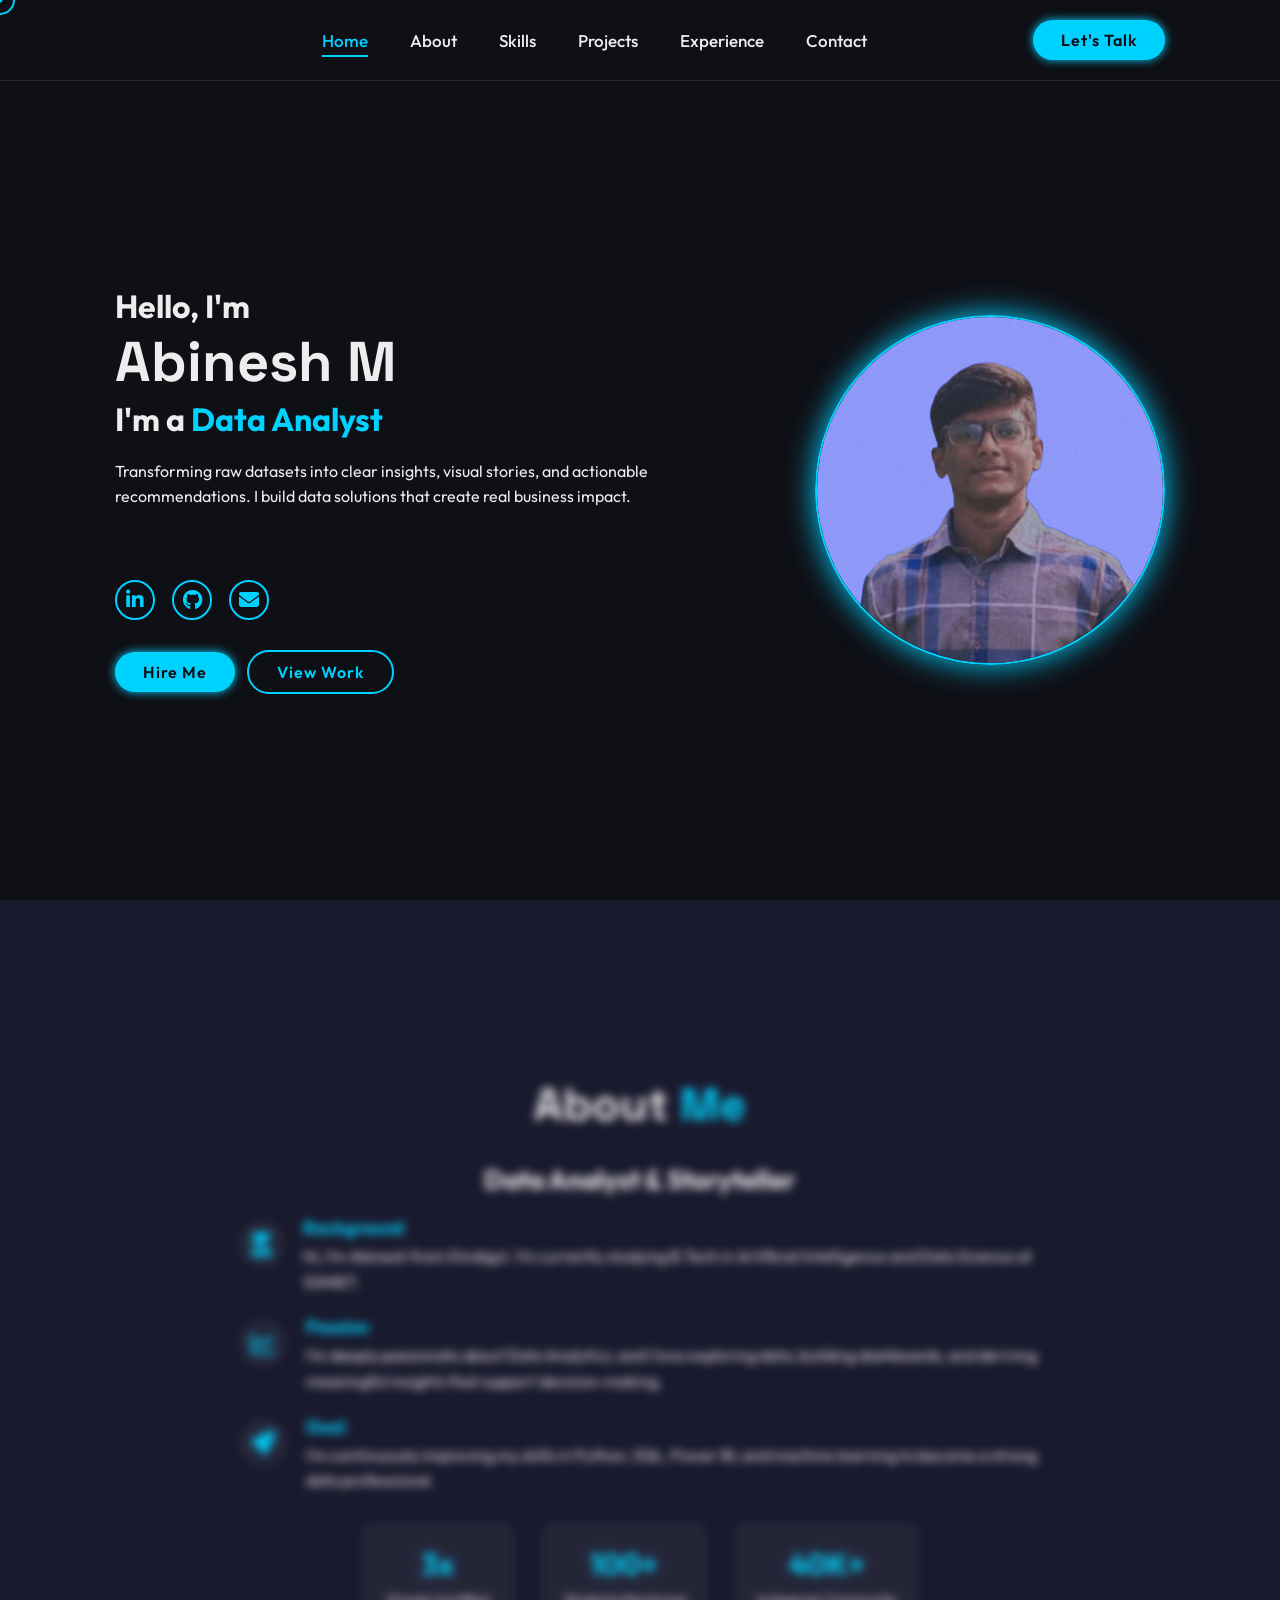
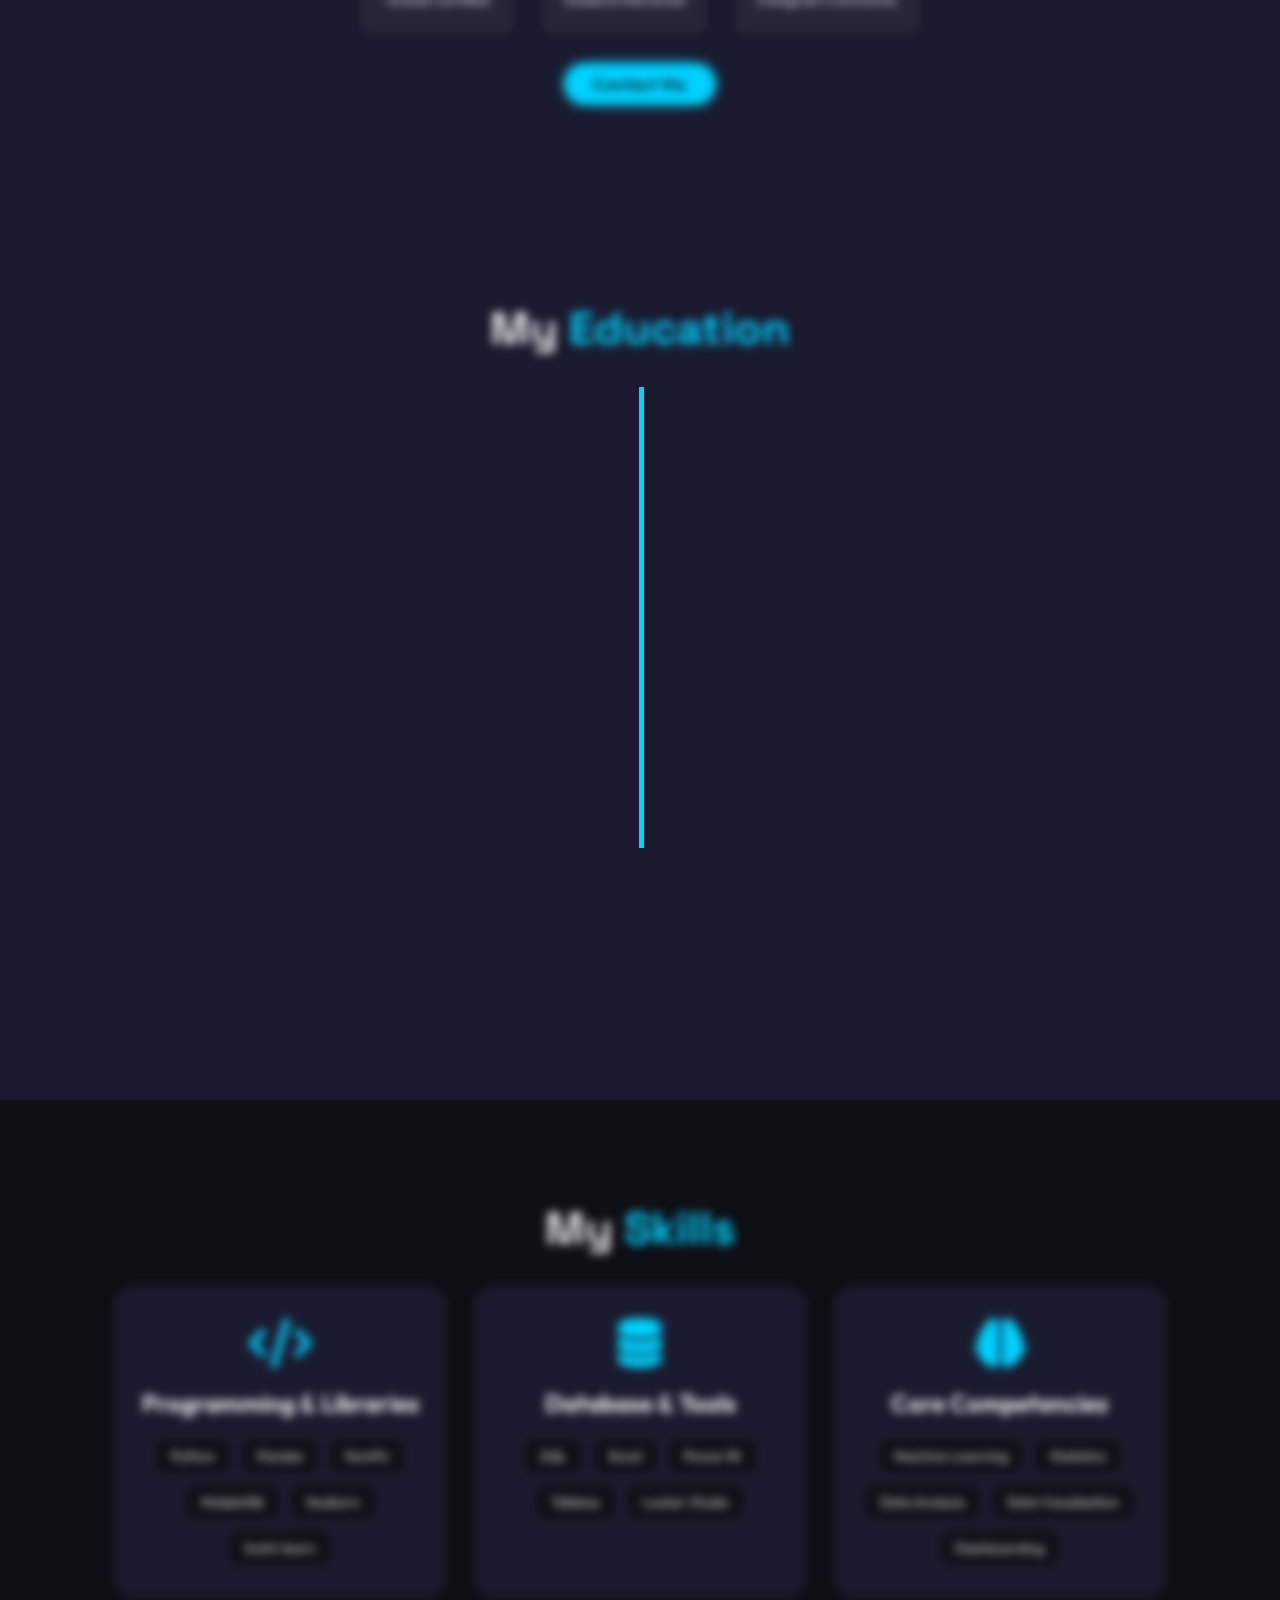
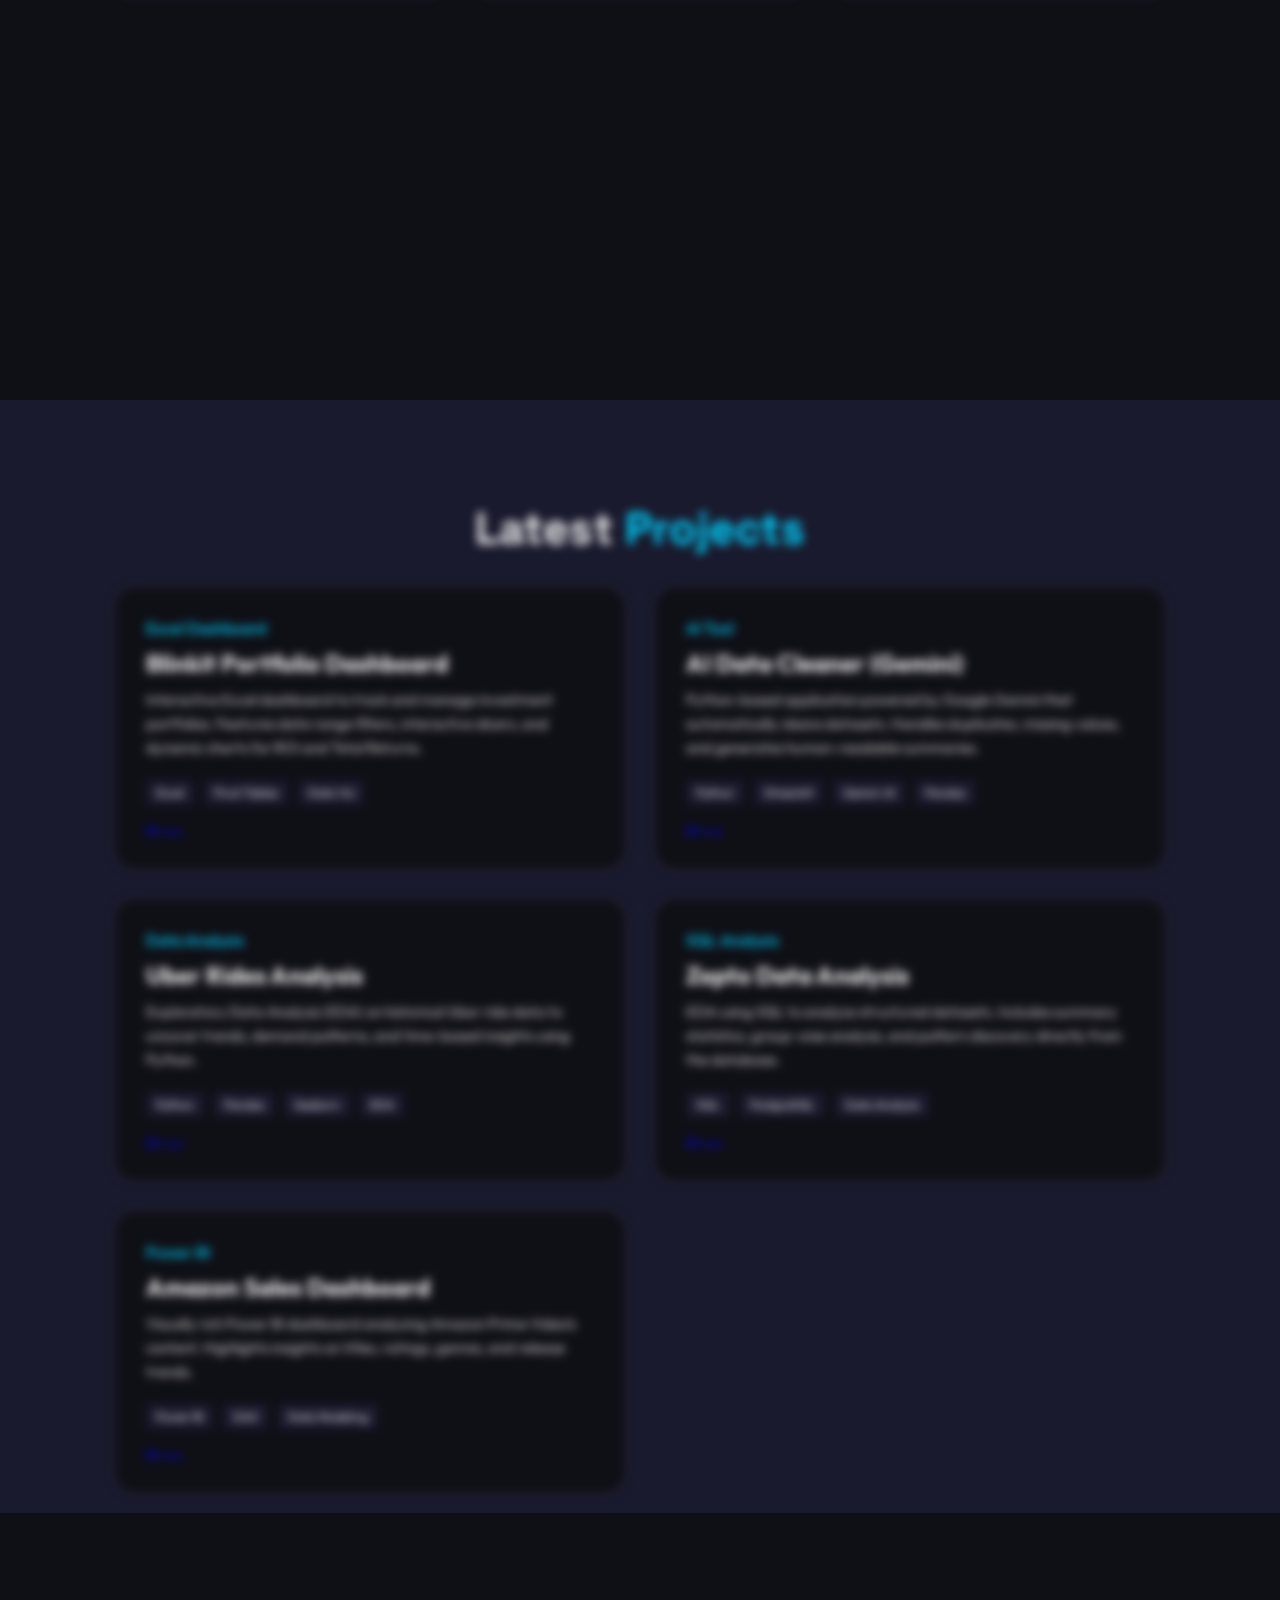
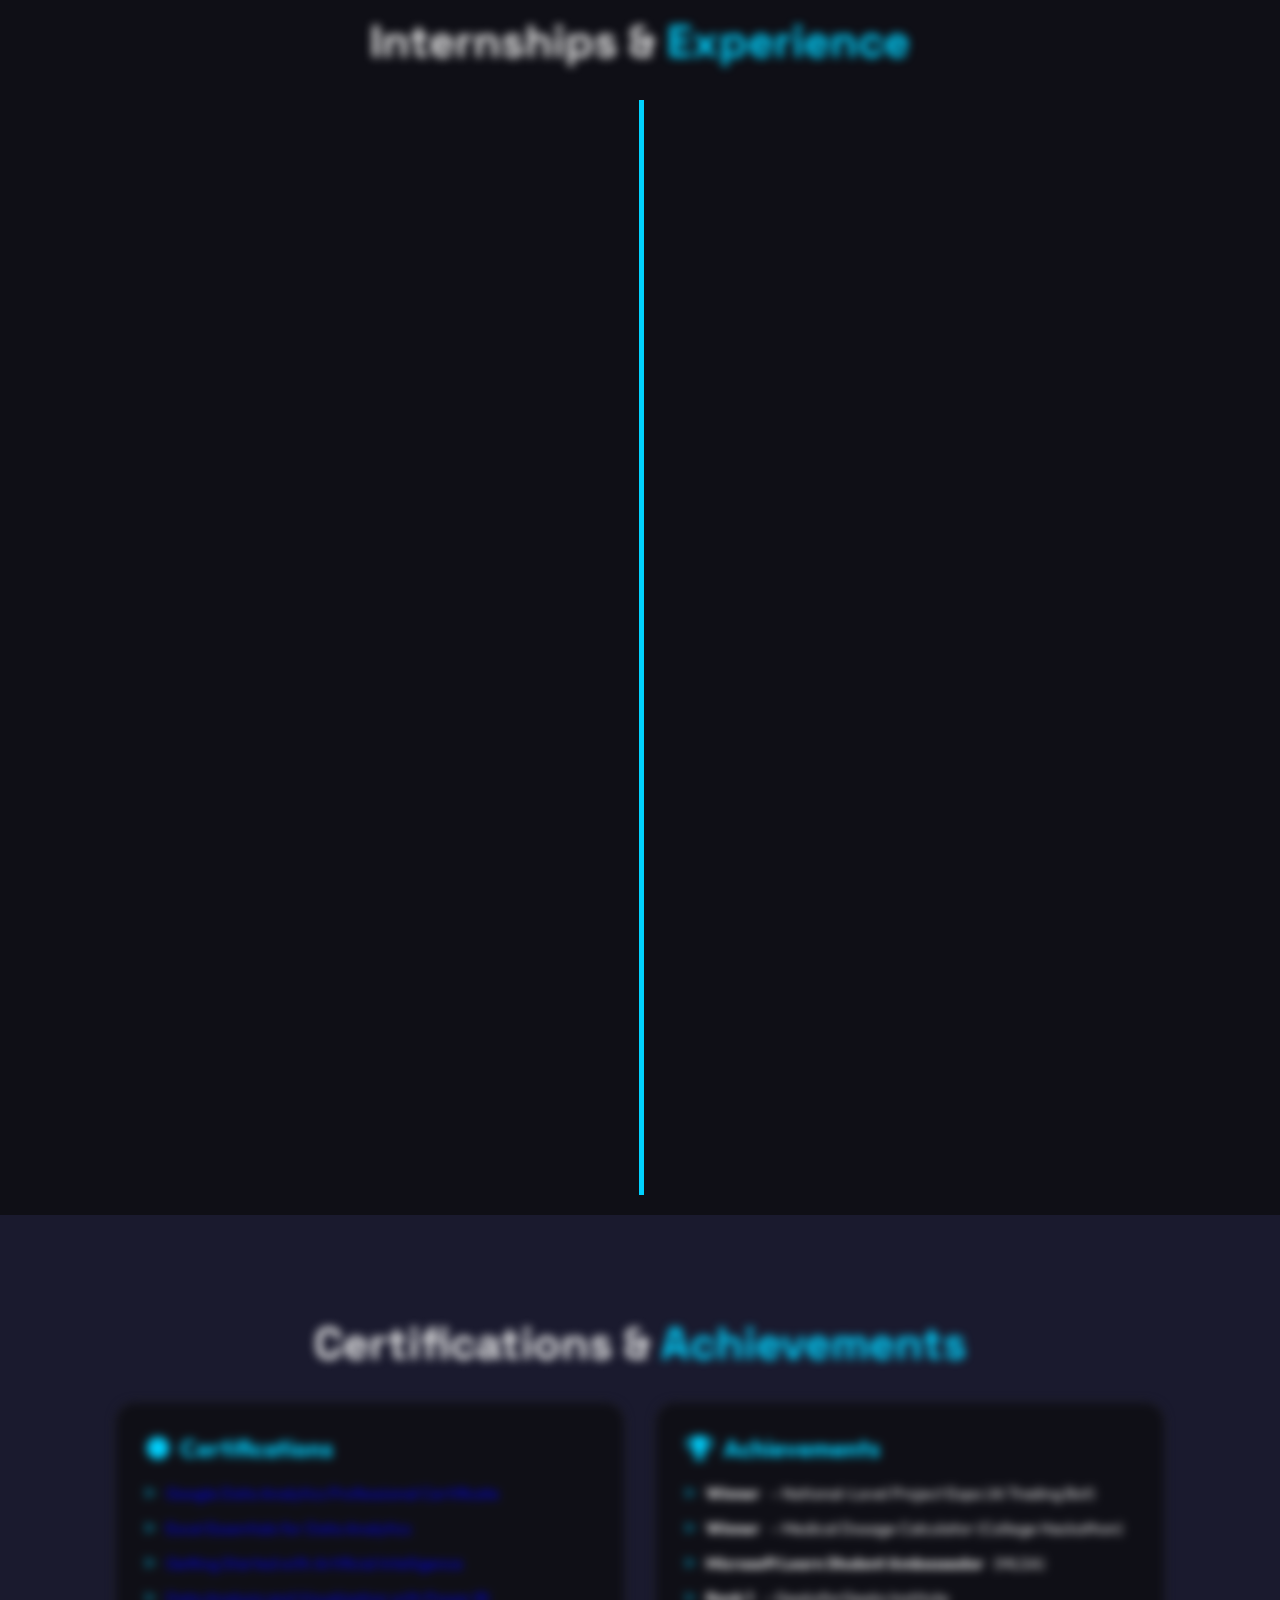
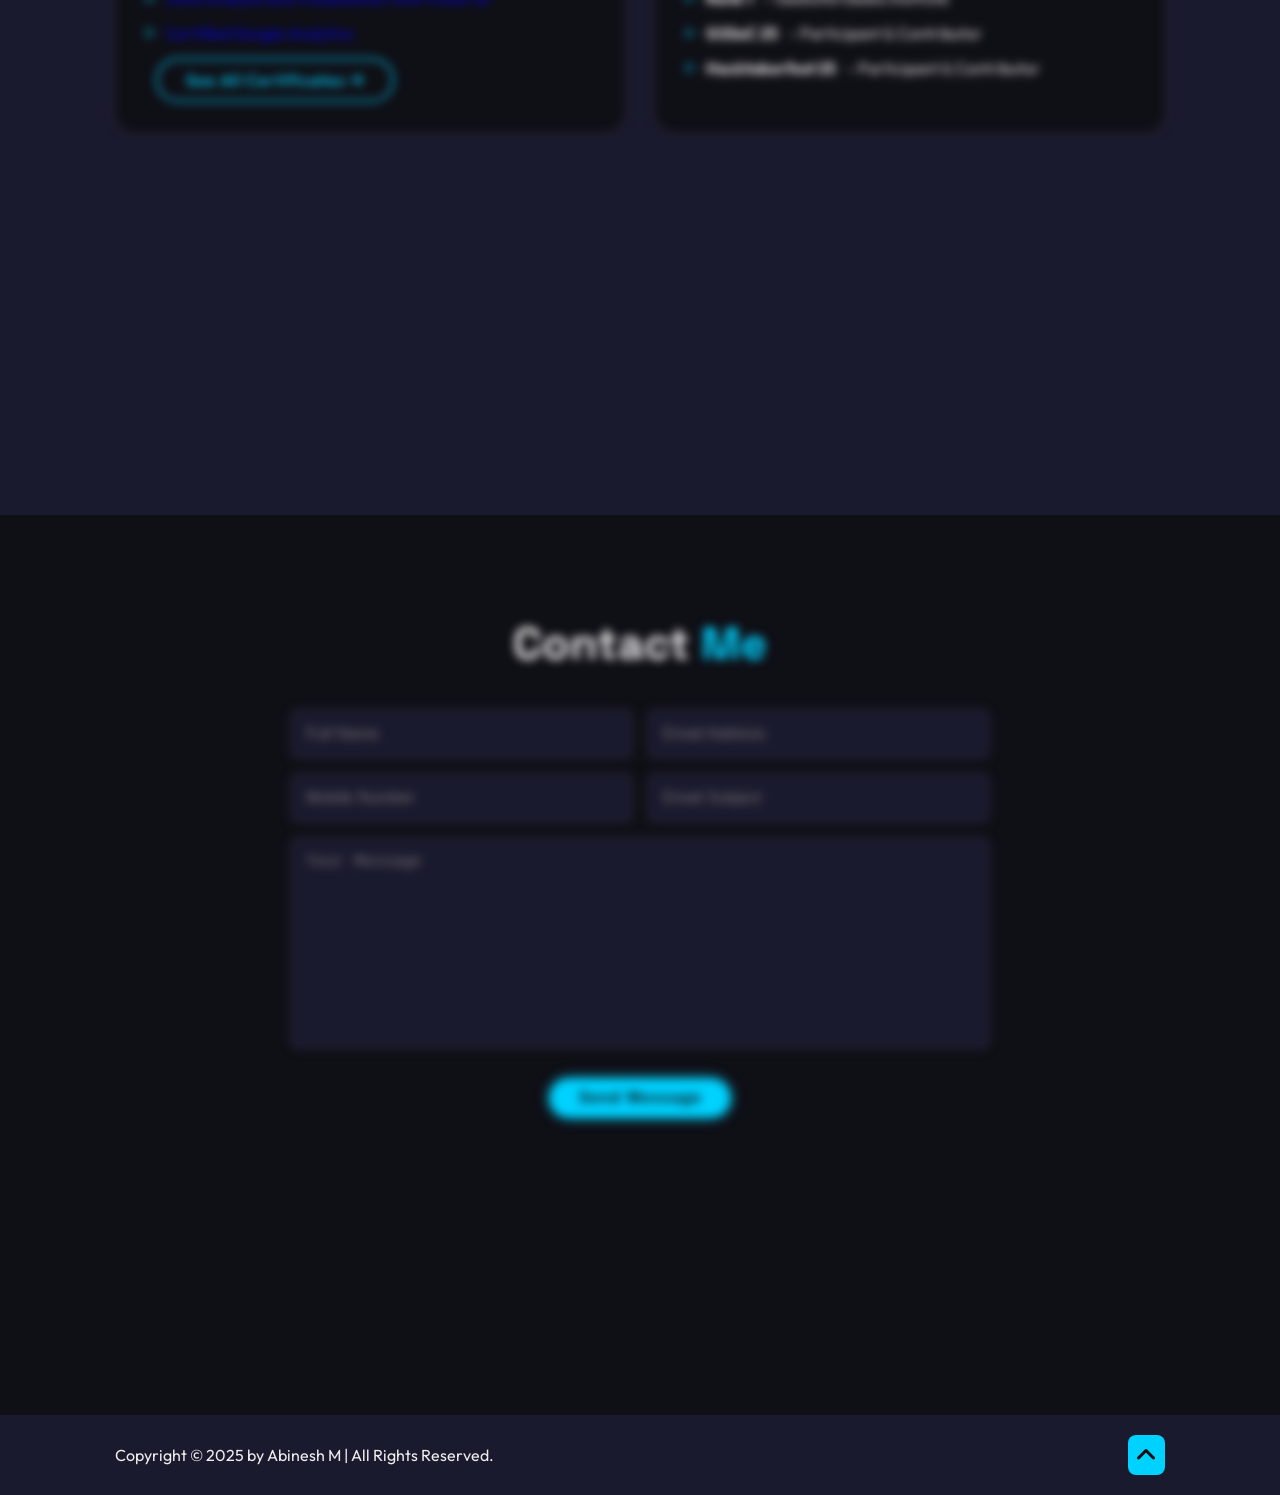
==== index.html @ 1aa16ade "Add files via upload" ====
<!DOCTYPE html>
<html lang="en">

<head>
    <meta charset="UTF-8">
    <meta name="viewport" content="width=device-width, initial-scale=1.0">
    <title>Abinesh M | Data Analyst Portfolio</title>
    <meta name="description"
        content="Portfolio of Abinesh M, a results-driven Data Analyst specializing in Python, SQL, Power BI, and Machine Learning.">
    <link rel="stylesheet" href="style.css">
    <link rel="preconnect" href="https://fonts.googleapis.com">
    <link rel="preconnect" href="https://fonts.gstatic.com" crossorigin>
    <link
        href="https://fonts.googleapis.com/css2?family=Outfit:wght@300;400;500;600;700&family=Space+Grotesk:wght@300;400;500;600;700&display=swap"
        rel="stylesheet">
    <link rel="stylesheet" href="https://cdnjs.cloudflare.com/ajax/libs/font-awesome/6.4.0/css/all.min.css">
</head>

<body>
    <div class="cursor-dot" data-cursor-dot></div>
    <div class="cursor-outline" data-cursor-outline></div>

    <header class="header">
        <a href="#" class="logo"><span class="highlight"></span></a>

        <nav class="navbar">
            <a href="#home" class="active">Home</a>
            <a href="#about">About</a>
            <a href="#skills">Skills</a>
            <a href="#projects">Projects</a>
            <a href="#experience">Experience</a>
            <a href="#contact">Contact</a>
        </nav>

        <div class="header-right">
            <a href="#contact" class="btn btn-primary">Let's Talk</a>
            <div class="menu-icon" id="menu-icon">
                <i class="fa-solid fa-bars"></i>
            </div>
        </div>
    </header>

    <section class="home" id="home">
        <div class="home-content">
            <h3>Hello, I'm</h3>
            <h1>Abinesh M</h1>
            <h3 class="text-animation">I'm a <span class="typewriter"></span></h3>
            <p>Transforming raw datasets into clear insights, visual stories, and actionable recommendations. I build
                data solutions that create real business impact.</p>

            <div class="social-icons">
                <a href="https://www.linkedin.com/in/abinesh555" target="_blank"><i
                        class="fa-brands fa-linkedin-in"></i></a>
                <a href="https://github.com/technicalabinesh" target="_blank"><i class="fa-brands fa-github"></i></a>
                <a href="mailto:m.abinesh555@gmail.com"><i class="fa-solid fa-envelope"></i></a>
            </div>

            <div class="btn-group">
                <a href="#contact" class="btn btn-primary">Hire Me</a>
                <a href="#projects" class="btn btn-secondary">View Work</a>
            </div>
        </div>

        <div class="home-img">
            <div class="img-box">
                <img src="profile.jpg" alt="Abinesh M">
            </div>
        </div>
    </section>

    <section class="about" id="about">
        <h2 class="heading">About <span class="highlight">Me</span></h2>

        <div class="about-content">
            <div class="about-text">
                <h3>Data Analyst & Storyteller</h3>
                <ul class="about-list">
                    <li>
                        <i class="fa-solid fa-user-graduate"></i>
                        <div>
                            <h4>Background</h4>
                            <p>Hi, I’m Abinesh from Dindigul. I’m currently studying B.Tech in Artificial Intelligence
                                and Data Science at SSMIET.</p>
                        </div>
                    </li>
                    <li>
                        <i class="fa-solid fa-chart-line"></i>
                        <div>
                            <h4>Passion</h4>
                            <p>I’m deeply passionate about Data Analytics, and I love exploring data, building
                                dashboards, and deriving meaningful insights that support decision-making.</p>
                        </div>
                    </li>
                    <li>
                        <i class="fa-solid fa-rocket"></i>
                        <div>
                            <h4>Goal</h4>
                            <p>I’m continuously improving my skills in Python, SQL, Power BI, and machine learning to
                                become a strong data professional.</p>
                        </div>
                    </li>
                </ul>

                <div class="stats-container">
                    <div class="stat-box">
                        <h3>3x</h3>
                        <p>Oracle Certified</p>
                    </div>
                    <div class="stat-box">
                        <h3>100+</h3>
                        <p>Students Mentored</p>
                    </div>
                    <div class="stat-box">
                        <h3>40K+</h3>
                        <p>Instagram Community</p>
                    </div>
                </div>

                <a href="#contact" class="btn btn-primary">Contact Me</a>
            </div>
        </div>
    </section>

    <section class="education" id="education">
        <h2 class="heading">My <span class="highlight">Education</span></h2>

        <div class="timeline-items">

            <div class="timeline-item">
                <div class="timeline-dot"></div>
                <div class="timeline-date">2024-2027</div>
                <div class="timeline-content">
                    <h3>SSM Institute of Engineering and Technology</h3>
                    <p>Bachelor of Engineering</p>
                    <p>Current Semester: 4th</p>
                    <p>CGPA: 8.15</p>
                </div>
            </div>

            <div class="timeline-item">
                <div class="timeline-dot"></div>
                <div class="timeline-date">2023</div>
                <div class="timeline-content">
                    <h3>Sri Krishna Matric Hr Sec School, Oddanchatram</h3>
                    <p>Higher Secondary (Bio-Maths)</p>
                    <p>Percentage: 86%</p>
                </div>
            </div>

        </div>
    </section>

    <section class="skills" id="skills">
        <h2 class="heading">My <span class="highlight">Skills</span></h2>

        <div class="skills-container">
            <div class="skills-box">
                <i class="fa-solid fa-code"></i>
                <h3>Programming & Libraries</h3>
                <div class="skills-list">
                    <span>Python</span>
                    <span>Pandas</span>
                    <span>NumPy</span>
                    <span>Matplotlib</span>
                    <span>Seaborn</span>
                    <span>Scikit-learn</span>
                </div>
            </div>

            <div class="skills-box">
                <i class="fa-solid fa-database"></i>
                <h3>Database & Tools</h3>
                <div class="skills-list">
                    <span>SQL</span>
                    <span>Excel</span>
                    <span>Power BI</span>
                    <span>Tableau</span>
                    <span>Looker Studio</span>
                </div>
            </div>

            <div class="skills-box">
                <i class="fa-solid fa-brain"></i>
                <h3>Core Competencies</h3>
                <div class="skills-list">
                    <span>Machine Learning</span>
                    <span>Statistics</span>
                    <span>Data Analysis</span>
                    <span>Data Visualization</span>
                    <span>Dashboarding</span>
                </div>
            </div>
        </div>
    </section>

    <section class="projects" id="projects">
        <h2 class="heading">Latest <span class="highlight">Projects</span></h2>

        <div class="projects-container">

            <!-- Project 1 -->
            <div class="project-box">
                <div class="project-info">
                    <h4>Excel Dashboard</h4>
                    <h3>Blinkit Portfolio Dashboard</h3>
                    <p>Interactive Excel dashboard to track and manage investment portfolios. Features date range
                        filters, interactive slicers, and dynamic charts for ROI and Total Returns.</p>
                    <div class="tech-stack">
                        <span>Excel</span>
                        <span>Pivot Tables</span>
                        <span>Data Viz</span>
                    </div>
                    <div class="project-links">
                        <a href="https://github.com/technicalabinesh/Blinkit-DashBoard-Data-Analysis-And-Dashboard-Creation-Using-Excel"
                            target="_blank"><i class="fa-brands fa-github"></i> Code</a>
                    </div>
                </div>
            </div>

            <!-- Project 2 -->
            <div class="project-box">
                <div class="project-info">
                    <h4>AI Tool</h4>
                    <h3>AI Data Cleaner (Gemini)</h3>
                    <p>Python-based application powered by Google Gemini that automatically cleans datasets. Handles
                        duplicates, missing values, and generates human-readable summaries.</p>
                    <div class="tech-stack">
                        <span>Python</span>
                        <span>Streamlit</span>
                        <span>Gemini AI</span>
                        <span>Pandas</span>
                    </div>
                    <div class="project-links">
                        <a href="https://github.com/technicalabinesh/AI-Data-Cleaner-Using-Gemini" target="_blank"><i
                                class="fa-brands fa-github"></i> Code</a>
                    </div>
                </div>
            </div>

            <!-- Project 3 -->
            <div class="project-box">
                <div class="project-info">
                    <h4>Data Analysis</h4>
                    <h3>Uber Rides Analysis</h3>
                    <p>Exploratory Data Analysis (EDA) on historical Uber ride data to uncover trends, demand patterns,
                        and time-based insights using Python.</p>
                    <div class="tech-stack">
                        <span>Python</span>
                        <span>Pandas</span>
                        <span>Seaborn</span>
                        <span>EDA</span>
                    </div>
                    <div class="project-links">
                        <a href="https://github.com/technicalabinesh/Uber-Rides-Data-Analysis-using-Python"
                            target="_blank"><i class="fa-brands fa-github"></i> Code</a>
                    </div>
                </div>
            </div>

            <!-- Project 4 -->
            <div class="project-box">
                <div class="project-info">
                    <h4>SQL Analysis</h4>
                    <h3>Zepto Data Analysis</h3>
                    <p>EDA using SQL to analyze structured datasets. Includes summary statistics, group-wise analysis,
                        and pattern discovery directly from the database.</p>
                    <div class="tech-stack">
                        <span>SQL</span>
                        <span>PostgreSQL</span>
                        <span>Data Analysis</span>
                    </div>
                    <div class="project-links">
                        <a href="https://github.com/technicalabinesh/Zepto-Data-Analysis-Using-SQL" target="_blank"><i
                                class="fa-brands fa-github"></i> Code</a>
                    </div>
                </div>
            </div>

            <!-- Project 5 -->
            <div class="project-box">
                <div class="project-info">
                    <h4>Power BI</h4>
                    <h3>Amazon Sales Dashboard</h3>
                    <p>Visually rich Power BI dashboard analyzing Amazon Prime Video’s content. Highlights insights on
                        titles, ratings, genres, and release trends.</p>
                    <div class="tech-stack">
                        <span>Power BI</span>
                        <span>DAX</span>
                        <span>Data Modeling</span>
                    </div>
                    <div class="project-links">
                        <a href="https://github.com/technicalabinesh/Amazon-Sales-Dashboard-Project" target="_blank"><i
                                class="fa-brands fa-github"></i> Code</a>
                    </div>
                </div>
            </div>

        </div>
    </section>

    <section class="experience" id="experience">
        <h2 class="heading">Internships & <span class="highlight">Experience</span></h2>

        <div class="timeline-items">

            <div class="timeline-item">
                <div class="timeline-dot"></div>
                <div class="timeline-date">Virtual Internship</div>
                <div class="timeline-content">
                    <h3><a href="https://forage-uploads-prod.s3.amazonaws.com/completion-certificates/ifobHAoMjQs9s6bKS/gMTdCXwDdLYoXZ3wG_ifobHAoMjQs9s6bKS_d8Pu6dbYwsQosW5Fa_1752559113882_completion_certificate.pdf"
                            target="_blank" class="cert-header-link">Tata GenAI Powered Data Analyst</a></h3>
                    <p>Completed a virtual internship focused on Generative AI and Data Analysis.</p>
                </div>
            </div>

            <div class="timeline-item">
                <div class="timeline-dot"></div>
                <div class="timeline-date">Virtual Internship</div>
                <div class="timeline-content">
                    <h3><a href="https://forage-uploads-prod.s3.amazonaws.com/completion-certificates/T6kdcdKSTfg2aotxT/hzmoNKtzvAzXsEqx8_T6kdcdKSTfg2aotxT_d8Pu6dbYwsQosW5Fa_1747916662816_completion_certificate.pdf"
                            target="_blank" class="cert-header-link">Accenture Data Analytics</a></h3>
                    <p>Gained practical experience in data analytics and consulting through Accenture's virtual program.
                    </p>
                </div>
            </div>

            <div class="timeline-item">
                <div class="timeline-dot"></div>
                <div class="timeline-date">Virtual Internship</div>
                <div class="timeline-content">
                    <h3><a href="https://forage-uploads-prod.s3.amazonaws.com/completion-certificates/ovyvuqqNRQKBjNxbj/6sG2fLXtDwNoC4vPE_ovyvuqqNRQKBjNxbj_d8Pu6dbYwsQosW5Fa_1749220426382_completion_certificate.pdf"
                            target="_blank" class="cert-header-link">Accenture North America</a></h3>
                    <p>Completed a simulation focused on project management and data-driven decision making.</p>
                </div>
            </div>

            <div class="timeline-item">
                <div class="timeline-dot"></div>
                <div class="timeline-date">Virtual Internship</div>
                <div class="timeline-content">
                    <h3><a href="https://forage-uploads-prod.s3.amazonaws.com/completion-certificates/9PBTqmSxAf6zZTseP/io9DzWKe3PTsiS6GG_9PBTqmSxAf6zZTseP_d8Pu6dbYwsQosW5Fa_1746034358968_completion_certificate.pdf"
                            target="_blank" class="cert-header-link">Deloitte</a></h3>
                    <p>Participated in Deloitte's virtual internship, working on real-world data scenarios.</p>
                </div>
            </div>

            <div class="timeline-item">
                <div class="timeline-dot"></div>
                <div class="timeline-date">Micro-Internship</div>
                <div class="timeline-content">
                    <h3><a href="https://drive.google.com/file/d/1Jquvp4AgNj2rXL31nF2OGJswB6avzl4u/view?usp=sharing"
                            target="_blank" class="cert-header-link">IBM x Skillbuild</a></h3>
                    <p>Emerging Technologies (AI & Cloud). Gained foundational knowledge in AI and Cloud Computing.</p>
                </div>
            </div>

        </div>
    </section>

    <section class="achievements" id="achievements">
        <h2 class="heading">Certifications & <span class="highlight">Achievements</span></h2>

        <div class="achievements-container">
            <!-- Certifications -->
            <div class="achievement-category">
                <h3><i class="fa-solid fa-certificate"></i> Certifications</h3>
                <ul class="achievement-list">
                    <li><a href="https://coursera.org/share/8e358bc5cc4d845d2014a851836bcf2a" target="_blank">Google
                            Data Analytics Professional Certificate</a></li>
                    <li><a href="https://www.credly.com/badges/03f6a03a-b655-4838-b981-57d408c7eb59/linked_in_profile"
                            target="_blank">Excel Essentials for Data Analytics</a></li>
                    <li><a href="https://www.credly.com/badges/6fb965ff-fb19-445f-8c1c-21a2b2f1e3dd/linked_in_profile"
                            target="_blank">Getting Started with Artificial Intelligence</a></li>
                    <li><a href="https://coursera.org/share/152024097e91a36a6815f7f2c8df2350" target="_blank">Data
                            Analysis and Visualization with Power BI</a></li>
                    <li><a href="https://skillshop.credential.net/6a561bc9-41fb-4f50-a385-07de25d85512#acc.G9P5kF3d"
                            target="_blank">Certified Google Analytics</a></li>
                </ul>
                <div class="see-all-btn">
                    <a href="https://www.linkedin.com/in/abinesh555/details/certifications/" target="_blank"
                        class="btn btn-secondary">See All Certificates <i class="fa-solid fa-arrow-right"></i></a>
                </div>
            </div>

            <!-- Achievements -->
            <div class="achievement-category">
                <h3><i class="fa-solid fa-trophy"></i> Achievements</h3>
                <ul class="achievement-list">
                    <li><strong>Winner</strong> – National-Level Project Expo (AI Trading Bot)</li>
                    <li><strong>Winner</strong> – Medical Dosage Calculator (College Hackathon)</li>
                    <li><strong>Microsoft Learn Student Ambassador</strong> (MLSA)</li>
                    <li><strong>Rank 1</strong> – GeeksforGeeks Institute</li>
                    <li><strong>GSSoC 25</strong> – Participant & Contributor</li>
                    <li><strong>Hacktoberfest 25</strong> – Participant & Contributor</li>
                </ul>
            </div>
        </div>
    </section>

    <section class="contact" id="contact">
        <h2 class="heading">Contact <span class="highlight">Me</span></h2>

        <form action="#" class="contact-form">
            <div class="input-box">
                <input type="text" placeholder="Full Name">
                <input type="email" placeholder="Email Address">
            </div>
            <div class="input-box">
                <input type="number" placeholder="Mobile Number">
                <input type="text" placeholder="Email Subject">
            </div>
            <textarea name="" id="" cols="30" rows="10" placeholder="Your Message"></textarea>
            <input type="submit" value="Send Message" class="btn btn-primary">
        </form>
    </section>

    <footer class="footer">
        <div class="footer-text">
            <p>Copyright &copy; 2025 by Abinesh M | All Rights Reserved.</p>
        </div>
        <div class="footer-iconTop">
            <a href="#home"><i class="fa-solid fa-angle-up"></i></a>
        </div>
    </footer>

    <script src="script.js"></script>
</body>

</html>
---- style.css ----
:root {
    --bg-color: #0f0f16;
    --second-bg-color: #1a1a2e;
    --text-color: #ededed;
    --main-color: #00d2ff;
    --accent-color: #3a86ff;
    --glass-bg: rgba(255, 255, 255, 0.05);
    --glass-border: rgba(255, 255, 255, 0.1);
    --font-primary: 'Outfit', sans-serif;
    --font-secondary: 'Space Grotesk', sans-serif;
}

* {
    margin: 0;
    padding: 0;
    box-sizing: border-box;
    text-decoration: none;
    border: none;
    outline: none;
    scroll-behavior: smooth;
}

html {
    font-size: 62.5%;
    overflow-x: hidden;
}

body {
    background: var(--bg-color);
    color: var(--text-color);
    font-family: var(--font-primary);
}

/* Custom Cursor */
.cursor-dot,
.cursor-outline {
    position: fixed;
    top: 0;
    left: 0;
    transform: translate(-50%, -50%);
    border-radius: 50%;
    z-index: 9999;
    pointer-events: none;
}

.cursor-dot {
    width: 5px;
    height: 5px;
    background-color: var(--main-color);
}

.cursor-outline {
    width: 30px;
    height: 30px;
    border: 2px solid var(--main-color);
}

/* Header */
.header {
    position: fixed;
    top: 0;
    left: 0;
    width: 100%;
    padding: 2rem 9%;
    background: rgba(15, 15, 22, 0.8);
    backdrop-filter: blur(10px);
    display: flex;
    justify-content: space-between;
    align-items: center;
    z-index: 100;
    border-bottom: 1px solid var(--glass-border);
}

.logo {
    font-size: 2.5rem;
    color: var(--text-color);
    font-weight: 700;
    font-family: var(--font-secondary);
}

.highlight {
    color: var(--main-color);
}

.navbar a {
    font-size: 1.7rem;
    color: var(--text-color);
    margin-left: 4rem;
    font-weight: 500;
    transition: .3s;
    position: relative;
}

.navbar a:hover,
.navbar a.active {
    color: var(--main-color);
}

.navbar a::after {
    content: '';
    position: absolute;
    left: 0;
    bottom: -6px;
    width: 0;
    height: 2px;
    background: var(--main-color);
    transition: .3s;
}

.navbar a:hover::after,
.navbar a.active::after {
    width: 100%;
}

.header-right {
    display: flex;
    align-items: center;
}

.menu-icon {
    font-size: 3.6rem;
    color: var(--text-color);
    display: none;
    margin-left: 2rem;
    cursor: pointer;
}

/* Buttons */
.btn {
    display: inline-block;
    padding: 1rem 2.8rem;
    background: var(--main-color);
    border-radius: 4rem;
    box-shadow: 0 0 1rem var(--main-color);
    font-size: 1.6rem;
    color: var(--bg-color);
    letter-spacing: .1rem;
    font-weight: 600;
    transition: .5s ease;
}

.btn:hover {
    box-shadow: none;
    transform: scale(1.05);
}

.btn-secondary {
    background: transparent;
    color: var(--main-color);
    border: 2px solid var(--main-color);
    box-shadow: none;
    margin-left: 1rem;
}

.btn-secondary:hover {
    background: var(--main-color);
    color: var(--bg-color);
    box-shadow: 0 0 1rem var(--main-color);
}

/* Home Section */
section {
    min-height: 100vh;
    padding: 10rem 9% 2rem;
}

.home {
    display: flex;
    justify-content: center;
    align-items: center;
    gap: 5rem;
}

.home-content h3 {
    font-size: 3.2rem;
    font-weight: 700;
}

.home-content h3:nth-of-type(2) {
    margin-bottom: 2rem;
}

span.typewriter {
    color: var(--main-color);
}

.home-content h1 {
    font-size: 5.6rem;
    font-weight: 700;
    line-height: 1.3;
    font-family: var(--font-secondary);
}

.home-content p {
    font-size: 1.6rem;
    margin: 2rem 0 4rem;
    line-height: 1.6;
}

.social-icons a {
    display: inline-flex;
    justify-content: center;
    align-items: center;
    width: 4rem;
    height: 4rem;
    background: transparent;
    border: .2rem solid var(--main-color);
    border-radius: 50%;
    font-size: 2rem;
    color: var(--main-color);
    margin: 3rem 1.5rem 3rem 0;
    transition: .5s ease;
}

.social-icons a:hover {
    background: var(--main-color);
    color: var(--bg-color);
    box-shadow: 0 0 1rem var(--main-color);
    transform: translateY(-5px);
}

.home-img {
    flex: 1;
    display: flex;
    justify-content: center;
}

.img-box {
    position: relative;
    width: 35rem;
    height: 35rem;
    border-radius: 50%;
    display: flex;
    justify-content: center;
    align-items: center;
    background: radial-gradient(circle, var(--second-bg-color) 0%, var(--bg-color) 70%);
    box-shadow: 0 0 30px var(--main-color);
    animation: floatImage 4s ease-in-out infinite;
}

.abstract-shape i {
    font-size: 15rem;
    color: var(--main-color);
    filter: drop-shadow(0 0 20px var(--main-color));
}

@keyframes floatImage {
    0% {
        transform: translateY(0);
    }

    50% {
        transform: translateY(-2.4rem);
    }

    100% {
        transform: translateY(0);
    }
}

/* About Section */
.about {
    background: var(--second-bg-color);
    display: flex;
    flex-direction: column;
    justify-content: center;
    align-items: center;
}

.heading {
    text-align: center;
    font-size: 4.5rem;
    margin-bottom: 3rem;
    font-family: var(--font-secondary);
}

.about-content {
    text-align: center;
    max-width: 800px;
}

.about-text h3 {
    font-size: 2.6rem;
    margin-bottom: 2rem;
}

.about-text p {
    font-size: 1.6rem;
    margin-bottom: 2rem;
    line-height: 1.8;
}

.stats-container {
    display: flex;
    justify-content: center;
    gap: 3rem;
    margin: 3rem 0;
    flex-wrap: wrap;
}

.stat-box {
    background: var(--glass-bg);
    border: 1px solid var(--glass-border);
    padding: 2rem;
    border-radius: 1rem;
    min-width: 150px;
    transition: .3s;
}

.stat-box:hover {
    transform: translateY(-5px);
    background: rgba(255, 255, 255, 0.1);
}

.stat-box h3 {
    font-size: 3rem;
    color: var(--main-color);
    margin-bottom: 0.5rem;
}

.stat-box p {
    font-size: 1.4rem;
    margin: 0;
}

/* Responsive */
@media (max-width: 991px) {
    .header {
        padding: 2rem 3%;
    }

    section {
        padding: 10rem 3% 2rem;
    }

    .home {
        flex-direction: column;
    }

    .home-content {
        text-align: center;
    }

    .home-content h3 {
        font-size: 2.6rem;
    }

    .home-content h1 {
        font-size: 5rem;
    }

    .social-icons {
        justify-content: center;
    }
}

@media (max-width: 768px) {
    .menu-icon {
        display: block;
    }

    .navbar {
        position: absolute;
        top: 100%;
        left: 0;
        width: 100%;
        padding: 1rem 3%;
        background: var(--bg-color);
        border-top: .1rem solid rgba(0, 0, 0, .2);
        box-shadow: 0 .5rem 1rem rgba(0, 0, 0, .2);
        display: none;
    }

    .navbar.active {
        display: block;
    }

    .navbar a {
        display: block;
        font-size: 2rem;
        margin: 3rem 0;
    }

    .home-img .img-box {
        width: 25rem;
        height: 25rem;
    }

    .abstract-shape i {
        font-size: 10rem;
    }
}

/* Skills Section */
.skills {
    background: var(--bg-color);
}

.skills-container {
    display: grid;
    grid-template-columns: repeat(auto-fit, minmax(300px, 1fr));
    gap: 3rem;
    justify-content: center;
}

.skills-box {
    background: var(--second-bg-color);
    padding: 3rem 2rem;
    border-radius: 2rem;
    text-align: center;
    border: 1px solid var(--glass-border);
    transition: .5s ease;
}

.skills-box:hover {
    transform: translateY(-10px);
    border-color: var(--main-color);
    box-shadow: 0 0 20px rgba(0, 210, 255, 0.2);
}

.skills-box i {
    font-size: 5rem;
    color: var(--main-color);
    margin-bottom: 2rem;
}

.skills-box h3 {
    font-size: 2.4rem;
    margin-bottom: 2rem;
}

.skills-list {
    display: flex;
    justify-content: center;
    flex-wrap: wrap;
    gap: 1rem;
}

.skills-list span {
    padding: .8rem 1.5rem;
    background: var(--bg-color);
    border-radius: 1rem;
    font-size: 1.4rem;
    border: 1px solid var(--glass-border);
    transition: .3s;
}

.skills-list span:hover {
    background: var(--main-color);
    color: var(--bg-color);
}

/* Projects Section */
.projects {
    background: var(--second-bg-color);
}

.projects-container {
    display: grid;
    grid-template-columns: repeat(auto-fit, minmax(350px, 1fr));
    gap: 3rem;
}

.project-box {
    position: relative;
    background: var(--bg-color);
    border-radius: 2rem;
    overflow: hidden;
    border: 1px solid var(--glass-border);
    transition: .5s ease;
    display: flex;
    flex-direction: column;
}

.project-box:hover {
    transform: translateY(-10px);
    border-color: var(--main-color);
    box-shadow: 0 0 20px rgba(0, 210, 255, 0.2);
}

.project-info {
    padding: 3rem;
    flex: 1;
    display: flex;
    flex-direction: column;
}

.project-info h4 {
    font-size: 1.6rem;
    color: var(--main-color);
    font-weight: 500;
}

.project-info h3 {
    font-size: 2.4rem;
    margin: 1rem 0;
}

.project-info p {
    font-size: 1.5rem;
    color: #ccc;
    line-height: 1.6;
    margin-bottom: 2rem;
    flex: 1;
}

.tech-stack {
    display: flex;
    flex-wrap: wrap;
    gap: 1rem;
    margin-bottom: 2rem;
}

.tech-stack span {
    font-size: 1.2rem;
    padding: .5rem 1rem;
    background: var(--second-bg-color);
}

.timeline-items {
    max-width: 1200px;
    margin: auto;
    display: flex;
    flex-wrap: wrap;
    position: relative;
}

.timeline-items::before {
    content: '';
    position: absolute;
    width: 5px;
    height: 100%;
    background-color: var(--main-color);
    left: calc(50% - 1px);
}

.timeline-item {
    margin-bottom: 40px;
    width: 100%;
    position: relative;
}

.timeline-item:last-child {
    margin-bottom: 0;
}

.timeline-item:nth-child(odd) {
    padding-right: calc(50% + 30px);
    text-align: right;
}

.timeline-item:nth-child(even) {
    padding-left: calc(50% + 30px);
}

.timeline-dot {
    height: 21px;
    width: 21px;
    background-color: var(--main-color);
    box-shadow: 0 0 25px var(--main-color),
        0 0 50px var(--main-color);
    position: absolute;
    left: calc(50% - 8px);
    border-radius: 50%;
    top: 10px;
}

.timeline-date {
    font-size: 20px;
    font-weight: 800;
    color: white;
    margin: 6px 0 15px;
}

.timeline-content {
    background-color: var(--second-bg-color);
    border: 1px solid var(--glass-border);
    padding: 30px;
    border-radius: 4rem;
    cursor: pointer;
    transition: 0.3s ease-in-out;
}

.timeline-content:hover {
    transform: scale(1.05);
    box-shadow: 0 0 25px var(--glass-border);
}

.timeline-content h3 {
    font-size: 20px;
    color: var(--main-color);
    margin: 0 0 10px;
    font-weight: 500;
}

.timeline-content p {
    color: white;
    font-size: 16px;
    font-weight: 300;
    line-height: 22px;
}

/* Achievements Section */
.achievements {
    background: var(--second-bg-color);
}

.achievements-container {
    display: grid;
    grid-template-columns: repeat(auto-fit, minmax(300px, 1fr));
    gap: 3rem;
}

.achievement-category {
    background: var(--bg-color);
    padding: 3rem;
    border-radius: 2rem;
    border: 1px solid var(--glass-border);
}

.achievement-category h3 {
    font-size: 2.4rem;
    margin-bottom: 2rem;
    color: var(--main-color);
    display: flex;
    align-items: center;
    gap: 1rem;
}

.achievement-list {
    list-style: none;
}

.achievement-list li {
    font-size: 1.6rem;
    margin-bottom: 1.5rem;
    display: flex;
    align-items: flex-start;
    gap: 1rem;
}

.achievement-list li::before {
    content: '▹';
    color: var(--main-color);
    font-size: 2rem;
    line-height: 1.6rem;
}

/* Contact Section */
.contact {
    background: var(--bg-color);
}

.contact-form {
    max-width: 70rem;
    margin: 1rem auto;
    text-align: center;
    margin-bottom: 3rem;
}

.contact-form .input-box {
    display: flex;
    justify-content: space-between;
    flex-wrap: wrap;
}

.contact-form .input-box input,
.contact-form textarea {
    width: 100%;
    padding: 1.5rem;
    font-size: 1.6rem;
    color: var(--text-color);
    background: var(--second-bg-color);
    border-radius: .8rem;
    margin: .7rem 0;
    border: 1px solid var(--glass-border);
}

.contact-form .input-box input {
    width: 49%;
}

.contact-form textarea {
    resize: none;
}

.contact-form .btn {
    margin-top: 2rem;
    cursor: pointer;
}

/* Footer */
.footer {
    display: flex;
    justify-content: space-between;
    align-items: center;
    flex-wrap: wrap;
    padding: 2rem 9%;
    background: var(--second-bg-color);
}

.footer-text p {
    font-size: 1.6rem;
}

.footer-iconTop a {
    display: inline-flex;
    justify-content: center;
    align-items: center;
    padding: .8rem;
    background: var(--main-color);
    border-radius: .8rem;
    transition: .5s ease;
}

.footer-iconTop a:hover {
    box-shadow: 0 0 1rem var(--main-color);
}

.footer-iconTop a i {
    font-size: 2.4rem;
    color: var(--bg-color);
}

/* Responsive Timeline */
@media (max-width: 768px) {
    .timeline-items::before {
        left: 7px;
    }

    .timeline-item:nth-child(odd) {
        padding-right: 0;
        text-align: left;
    }

}

.timeline-item:last-child {
    margin-bottom: 0;
}

.timeline-item:nth-child(odd) {
    padding-right: calc(50% + 30px);
    text-align: right;
}

.timeline-item:nth-child(even) {
    padding-left: calc(50% + 30px);
}

.timeline-dot {
    height: 21px;
    width: 21px;
    background-color: var(--main-color);
    box-shadow: 0 0 25px var(--main-color),
        0 0 50px var(--main-color);
    position: absolute;
    left: calc(50% - 8px);
    border-radius: 50%;
    top: 10px;
}

.timeline-date {
    font-size: 20px;
    font-weight: 800;
    color: white;
    margin: 6px 0 15px;
}

.timeline-content {
    background-color: var(--second-bg-color);
    border: 1px solid var(--glass-border);
    padding: 30px;
    border-radius: 4rem;
    cursor: pointer;
    transition: 0.3s ease-in-out;
}

.timeline-content:hover {
    transform: scale(1.05);
    box-shadow: 0 0 25px var(--glass-border);
}

.timeline-content h3 {
    font-size: 20px;
    color: var(--main-color);
    margin: 0 0 10px;
    font-weight: 500;
}

.timeline-content p {
    color: white;
    font-size: 16px;
    font-weight: 300;
    line-height: 22px;
}

/* Achievements Section */
.achievements {
    background: var(--second-bg-color);
}

.achievements-container {
    display: grid;
    grid-template-columns: repeat(auto-fit, minmax(300px, 1fr));
    gap: 3rem;
}

.achievement-category {
    background: var(--bg-color);
    padding: 3rem;
    border-radius: 2rem;
    border: 1px solid var(--glass-border);
}

.achievement-category h3 {
    font-size: 2.4rem;
    margin-bottom: 2rem;
    color: var(--main-color);
    display: flex;
    align-items: center;
    gap: 1rem;
}

.achievement-list {
    list-style: none;
}

.achievement-list li {
    font-size: 1.6rem;
    margin-bottom: 1.5rem;
    display: flex;
    align-items: flex-start;
    gap: 1rem;
}

.achievement-list li::before {
    content: '▹';
    color: var(--main-color);
    font-size: 2rem;
    line-height: 1.6rem;
}

/* Contact Section */
.contact {
    background: var(--bg-color);
}

.contact-form {
    max-width: 70rem;
    margin: 1rem auto;
    text-align: center;
    margin-bottom: 3rem;
}

.contact-form .input-box {
    display: flex;
    justify-content: space-between;
    flex-wrap: wrap;
}

.contact-form .input-box input,
.contact-form textarea {
    width: 100%;
    padding: 1.5rem;
    font-size: 1.6rem;
    color: var(--text-color);
    background: var(--second-bg-color);
    border-radius: .8rem;
    margin: .7rem 0;
    border: 1px solid var(--glass-border);
}

.contact-form .input-box input {
    width: 49%;
}

.contact-form textarea {
    resize: none;
}

.contact-form .btn {
    margin-top: 2rem;
    cursor: pointer;
}

/* Footer */
.footer {
    display: flex;
    justify-content: space-between;
    align-items: center;
    flex-wrap: wrap;
    padding: 2rem 9%;
    background: var(--second-bg-color);
}

.footer-text p {
    font-size: 1.6rem;
}

.footer-iconTop a {
    display: inline-flex;
    justify-content: center;
    align-items: center;
    padding: .8rem;
    background: var(--main-color);
    border-radius: .8rem;
    transition: .5s ease;
}

.footer-iconTop a:hover {
    box-shadow: 0 0 1rem var(--main-color);
}

.footer-iconTop a i {
    font-size: 2.4rem;
    color: var(--bg-color);
}

/* Responsive Timeline */
@media (max-width: 768px) {
    .timeline-items::before {
        left: 7px;
    }

    .timeline-item:nth-child(odd) {
        padding-right: 0;
        text-align: left;
    }

    .timeline-item:nth-child(odd),
    .timeline-item:nth-child(even) {
        padding-left: 37px;
    }

    .timeline-dot {
        left: 0;
    }
}

/* Scroll Animation Classes */
.home-content,
.heading,
.img-box,
.about-content,
.skills-box,
.project-box,
.timeline-item,
.achievement-category,
.contact-form {
    opacity: 0;
    transform: translateY(50px);
    transition: all 1s ease-out;
    filter: blur(5px);
}

.show {
    opacity: 1;
    transform: translateY(0);
    filter: blur(0);
}

.skills-box:nth-child(2) {
    transition-delay: 200ms;
}

.skills-box:nth-child(3) {
    transition-delay: 400ms;
}

.project-box:nth-child(2) {
    transition-delay: 200ms;
}

.project-box:nth-child(3) {
    transition-delay: 400ms;
}
/* Education Section */
.education {
    background: var(--second-bg-color);
}

/* Profile Image */
.img-box img {
    width: 100%;
    height: 100%;
    border-radius: 50%;
    object-fit: cover;
    border: 2px solid var(--main-color);
}

/* About List Styles */
.about-list {
    list-style: none;
    text-align: left;
    margin-bottom: 3rem;
}

.about-list li {
    display: flex;
    gap: 2rem;
    margin-bottom: 2rem;
    align-items: flex-start;
}

.about-list li i {
    font-size: 2.4rem;
    color: var(--main-color);
    margin-top: 0.5rem;
    background: var(--glass-bg);
    padding: 1rem;
    border-radius: 50%;
    border: 1px solid var(--glass-border);
}

.about-list li h4 {
    font-size: 1.8rem;
    color: var(--main-color);
    margin-bottom: 0.5rem;
}

.about-list li p {
    font-size: 1.6rem;
    line-height: 1.6;
    margin: 0;
}
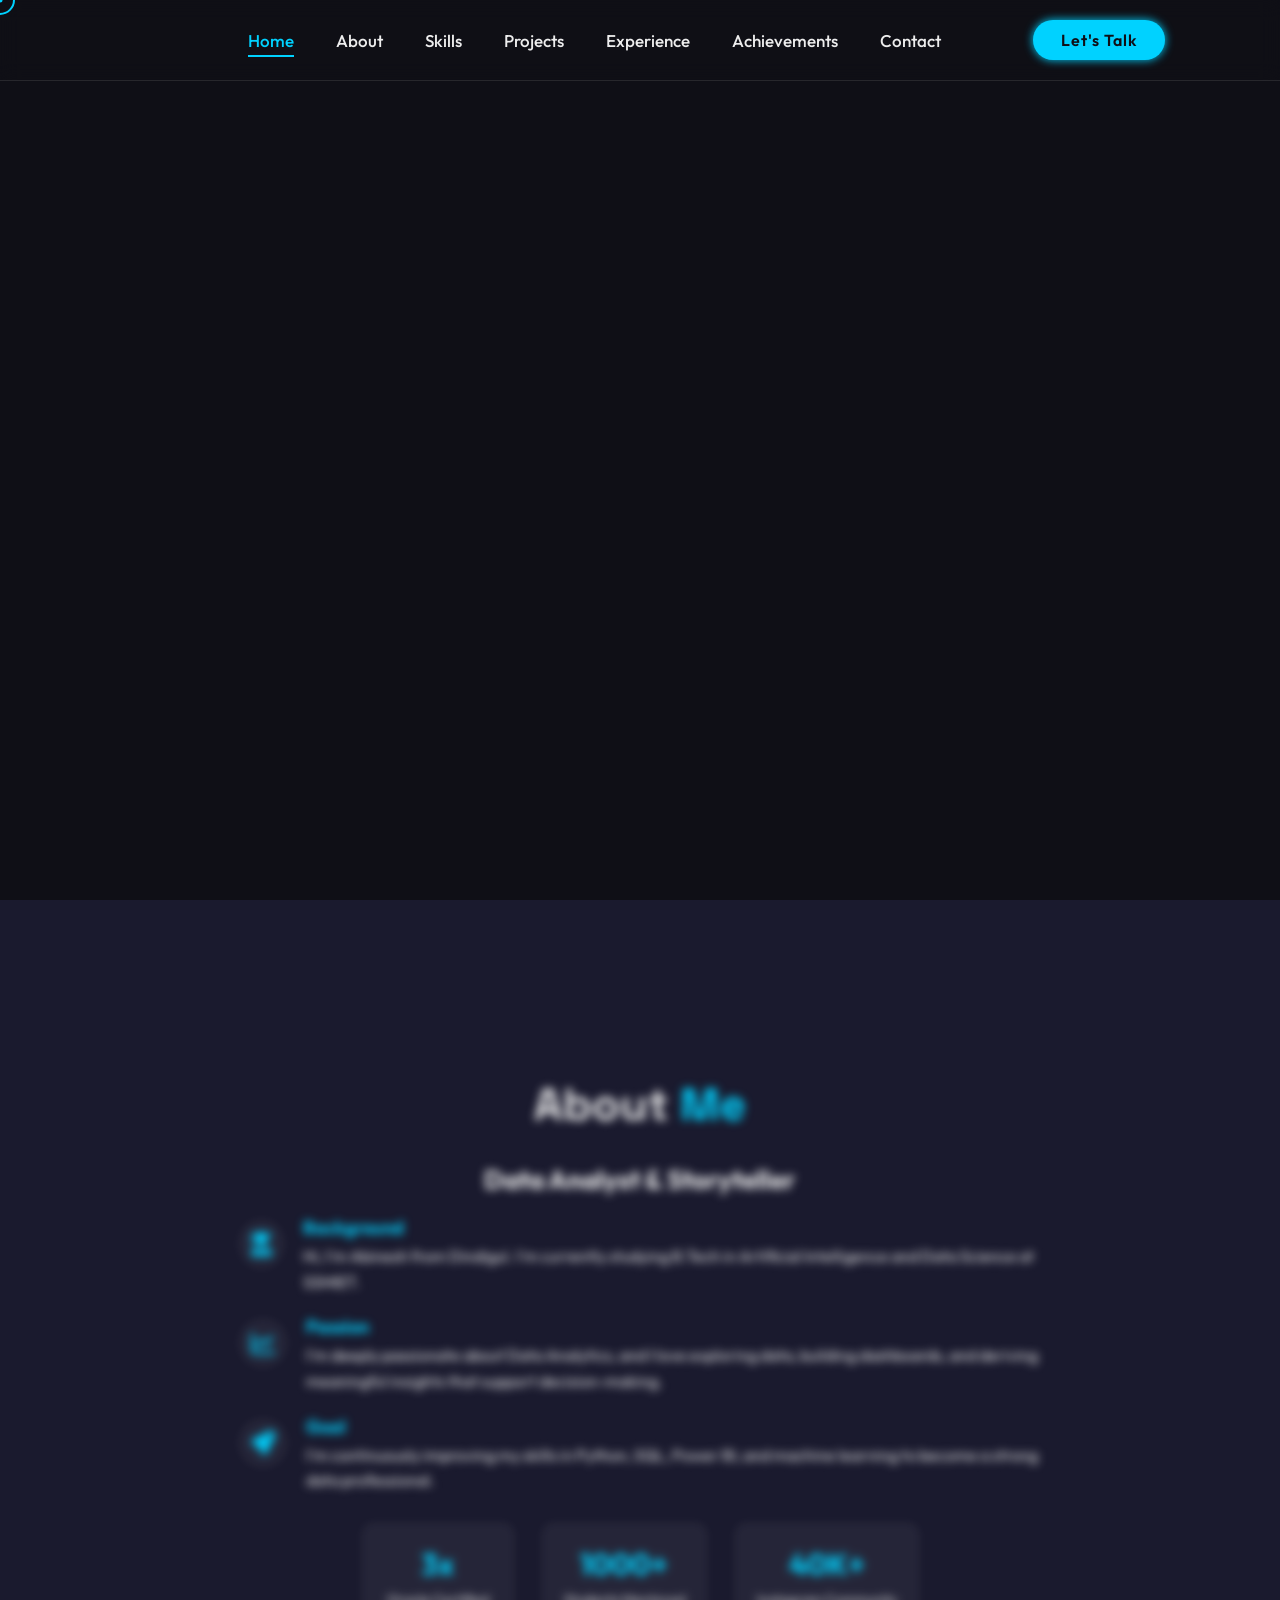
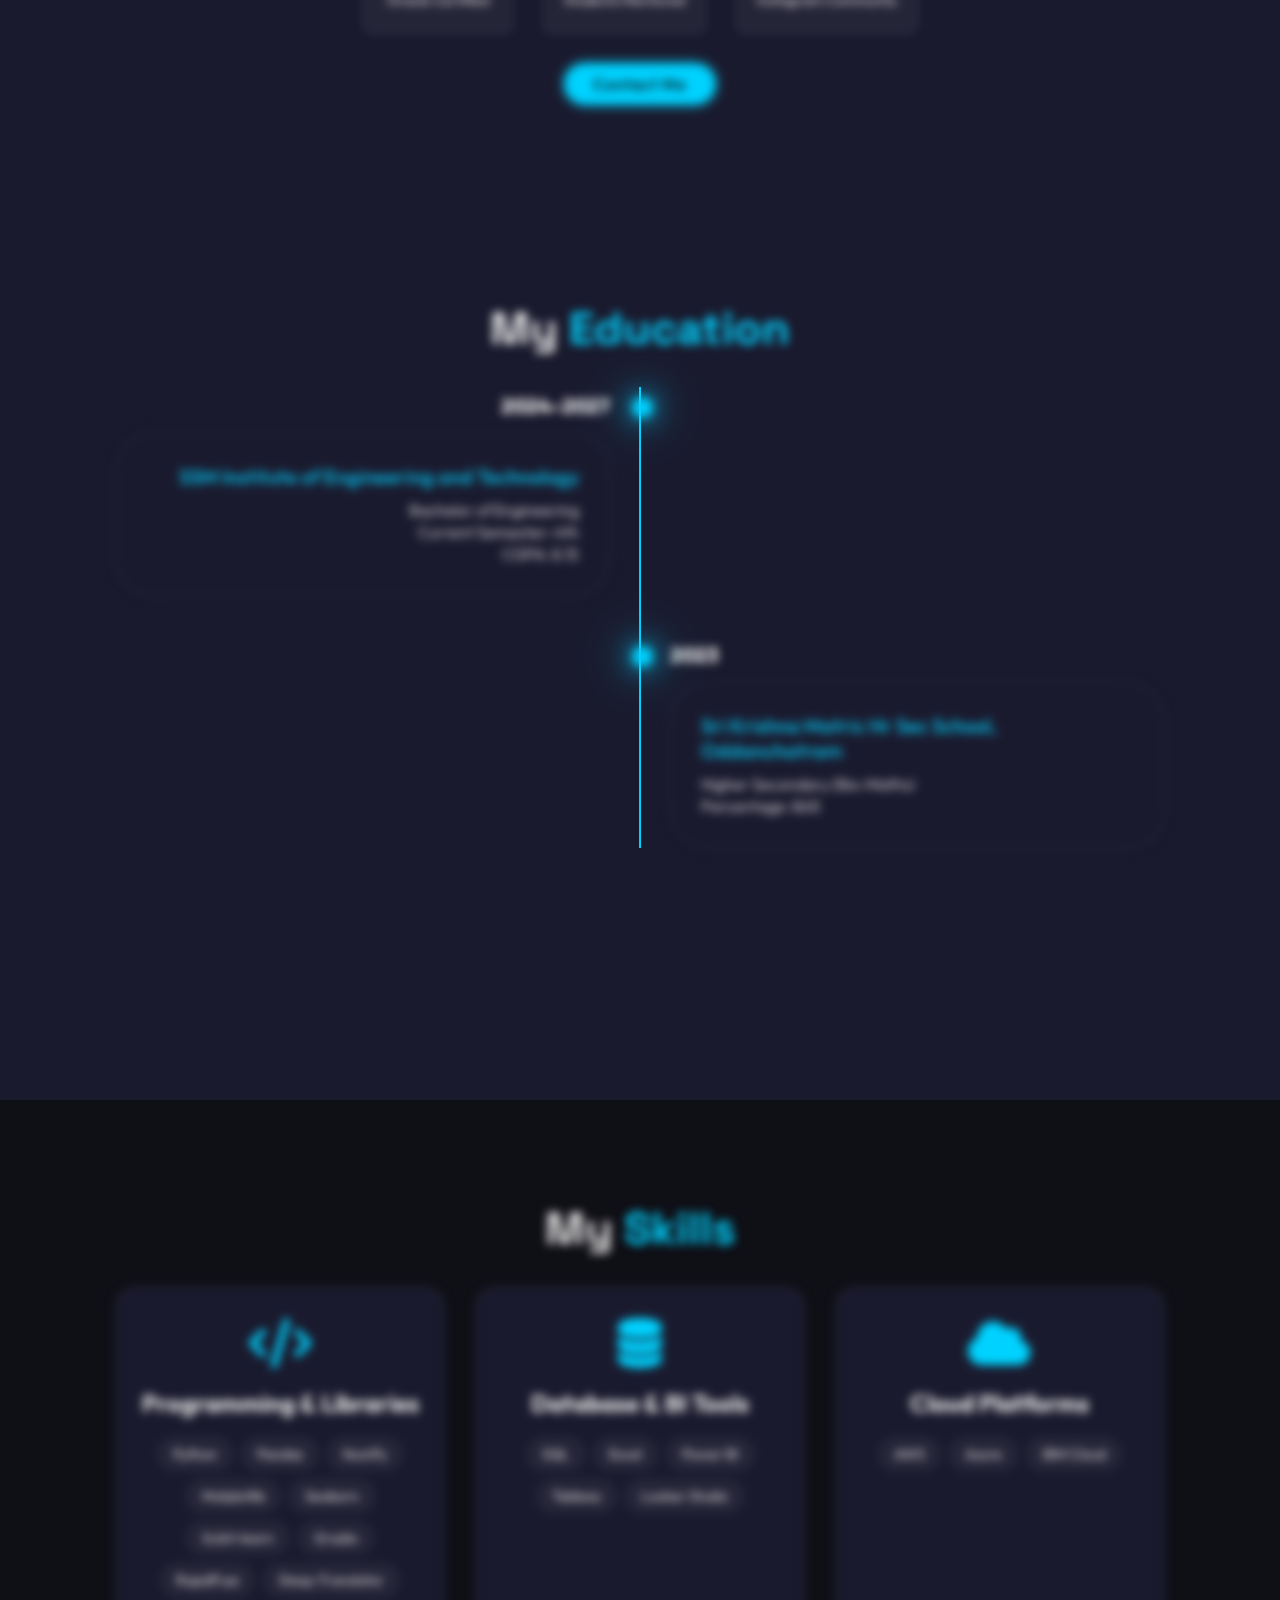
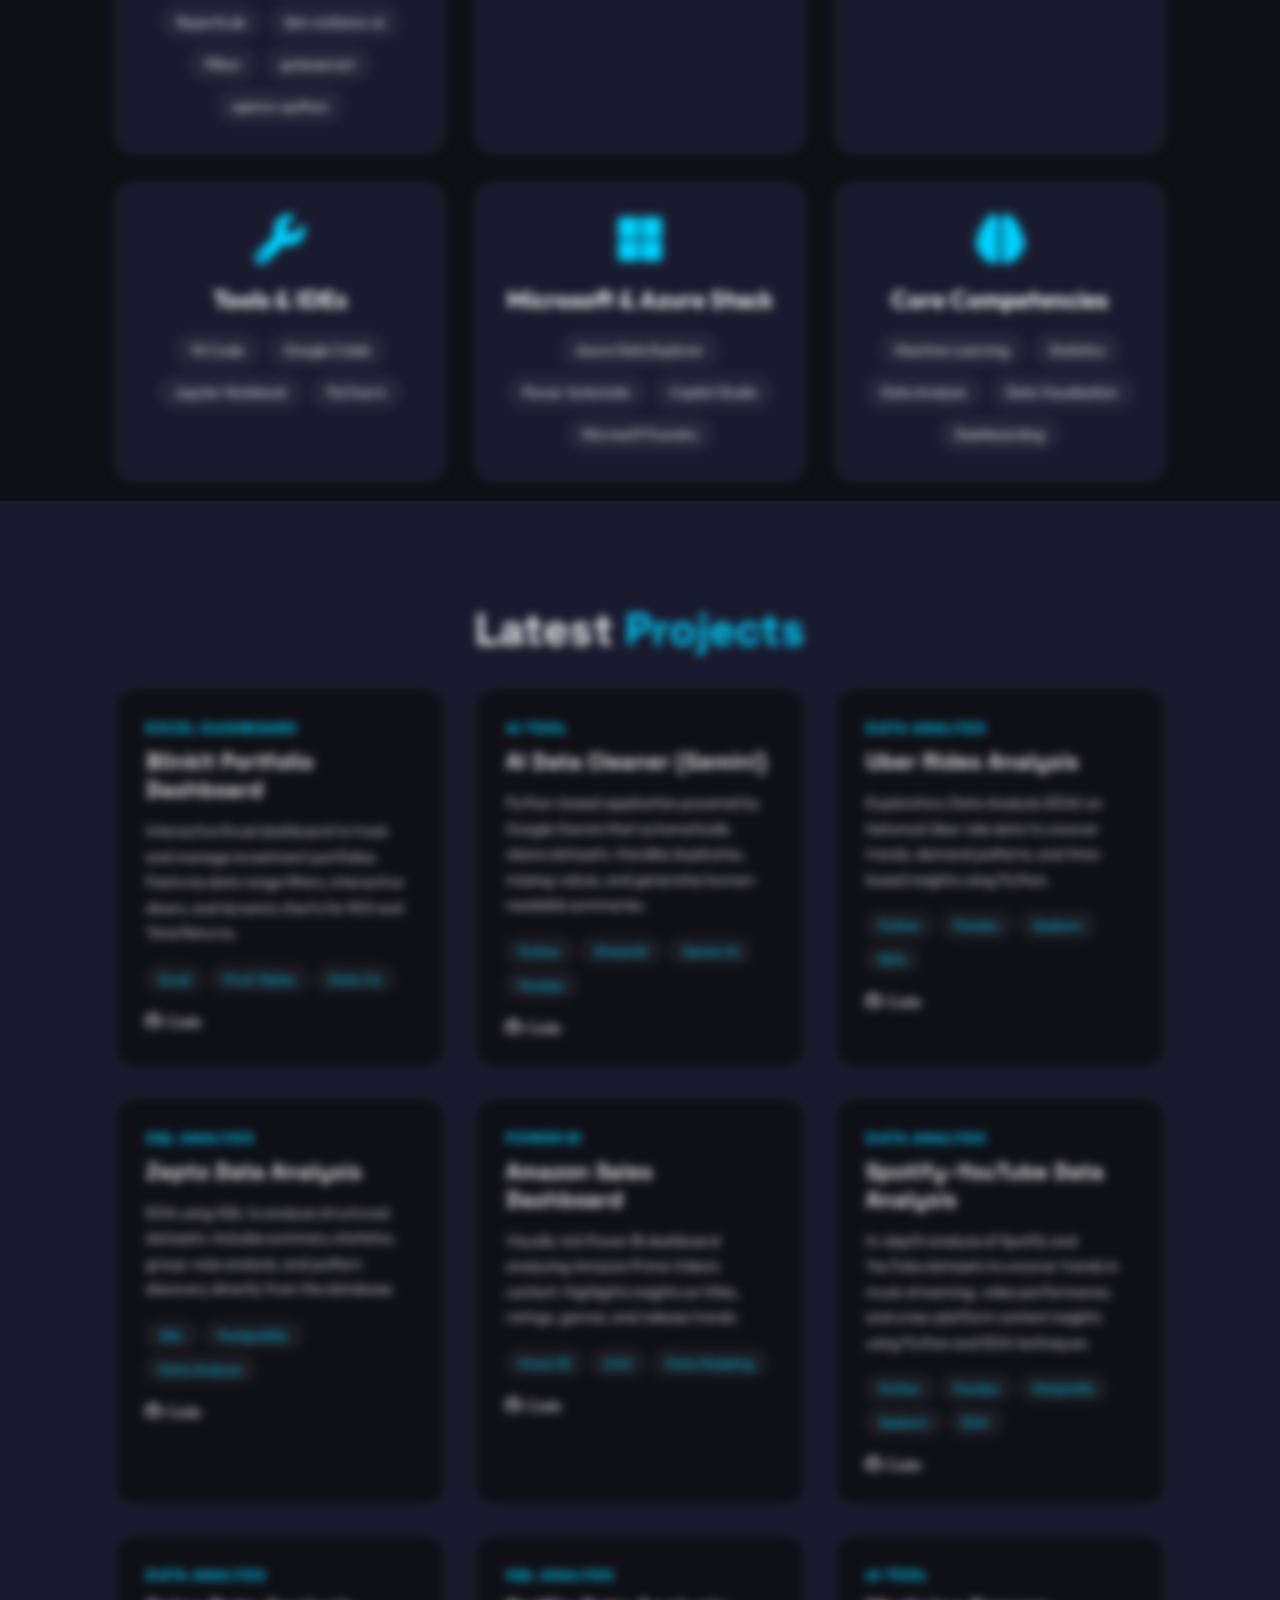
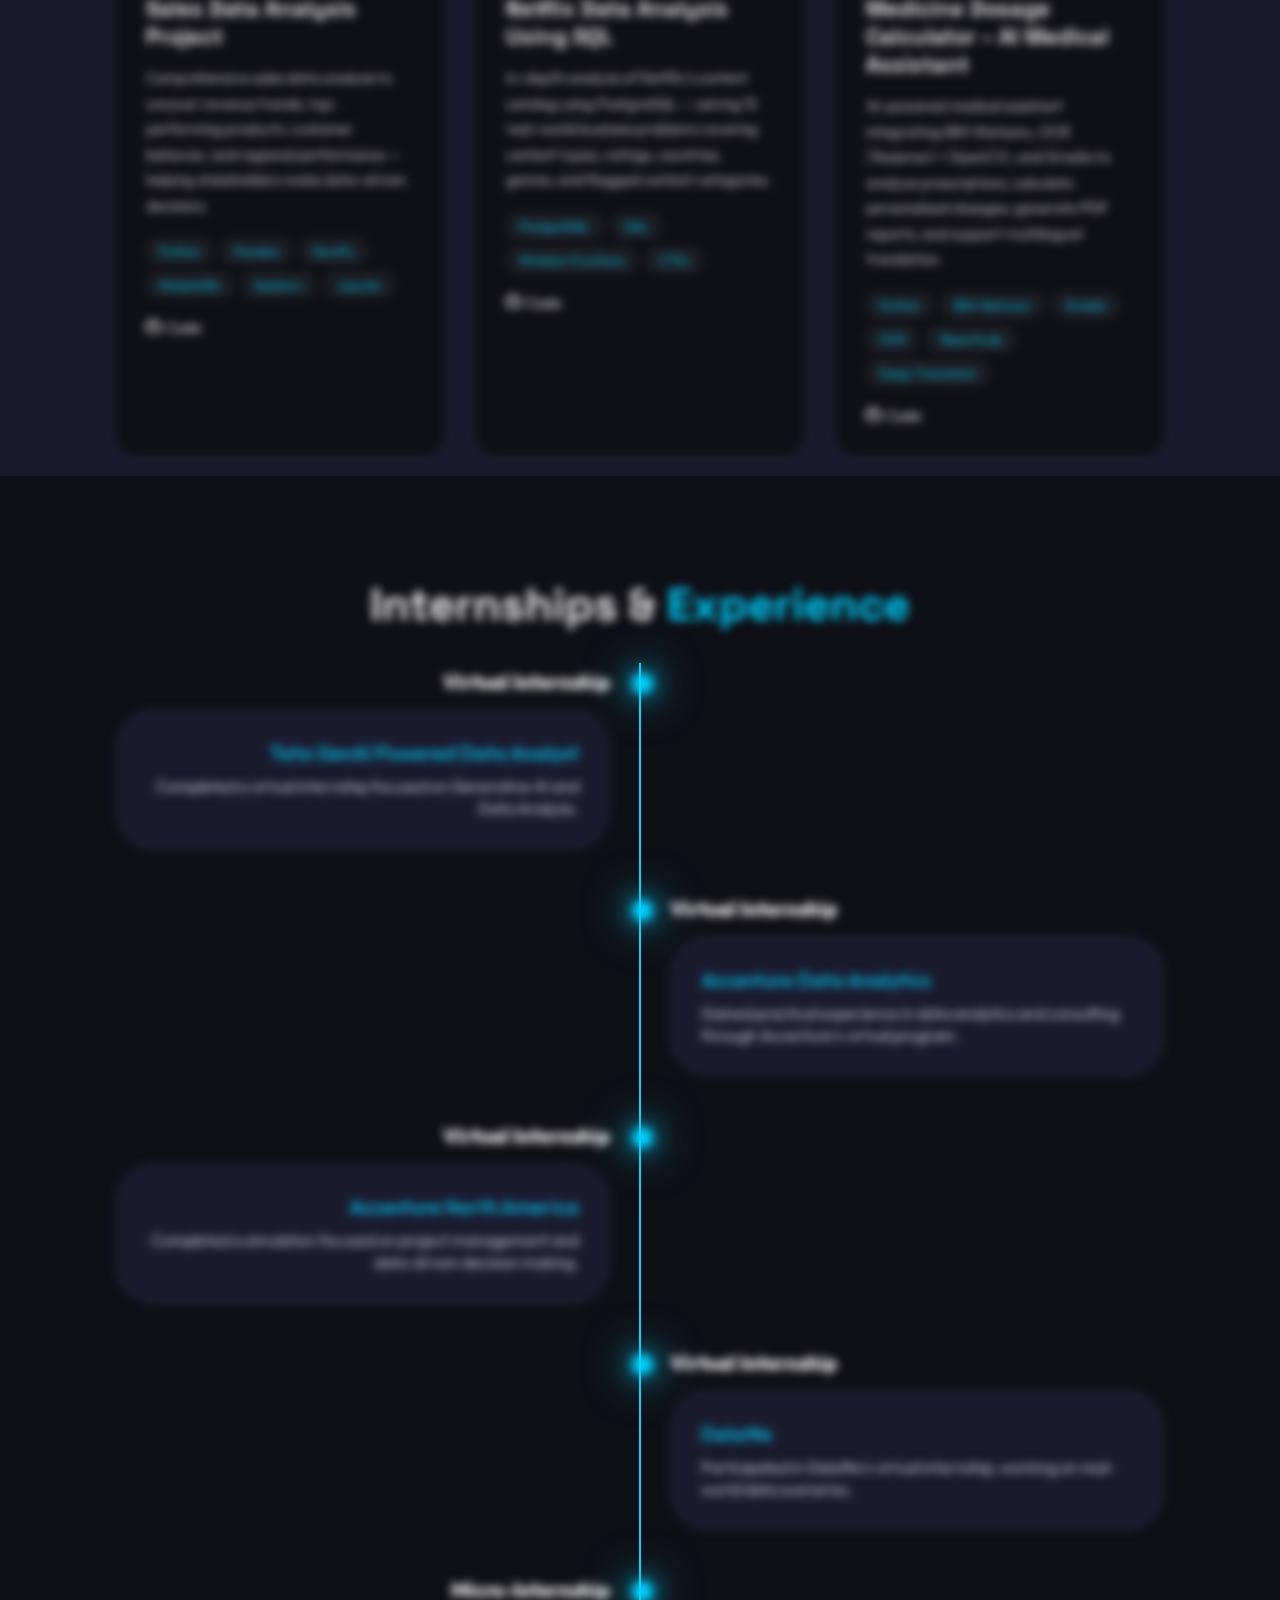
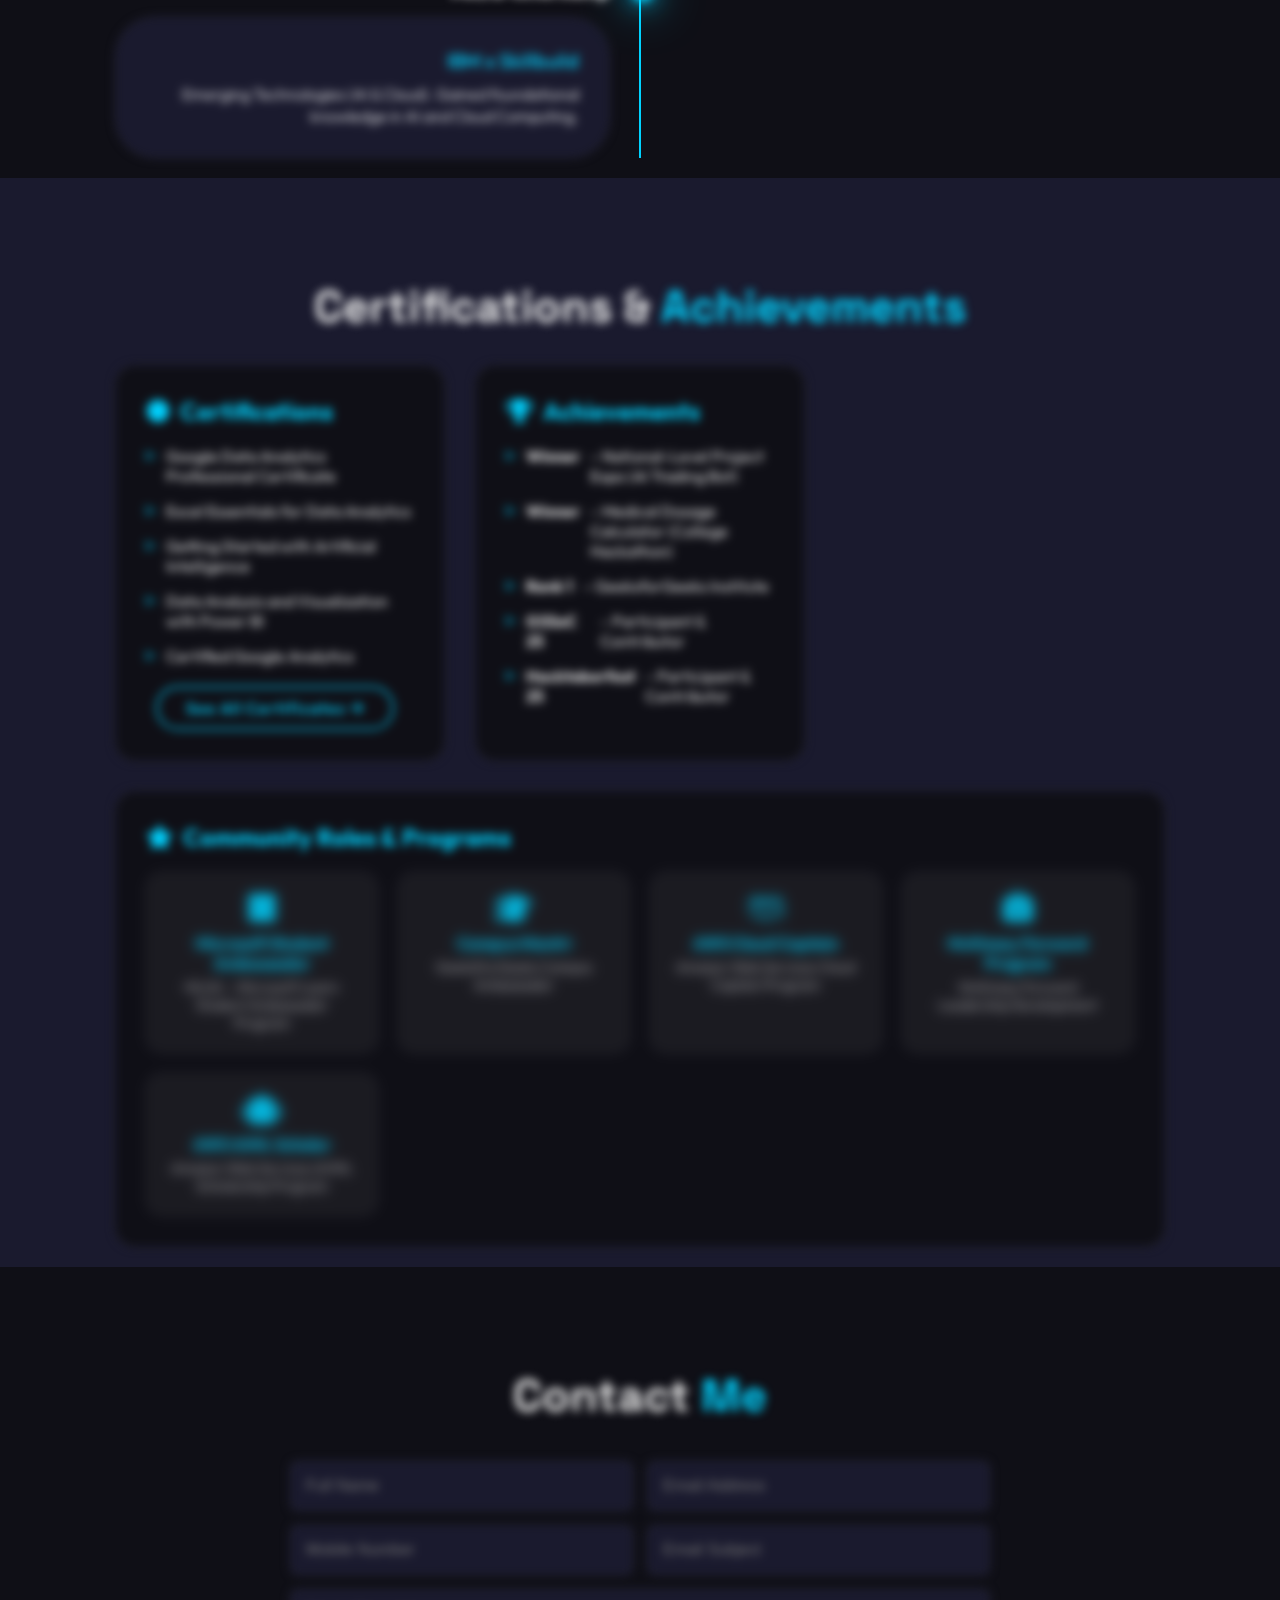
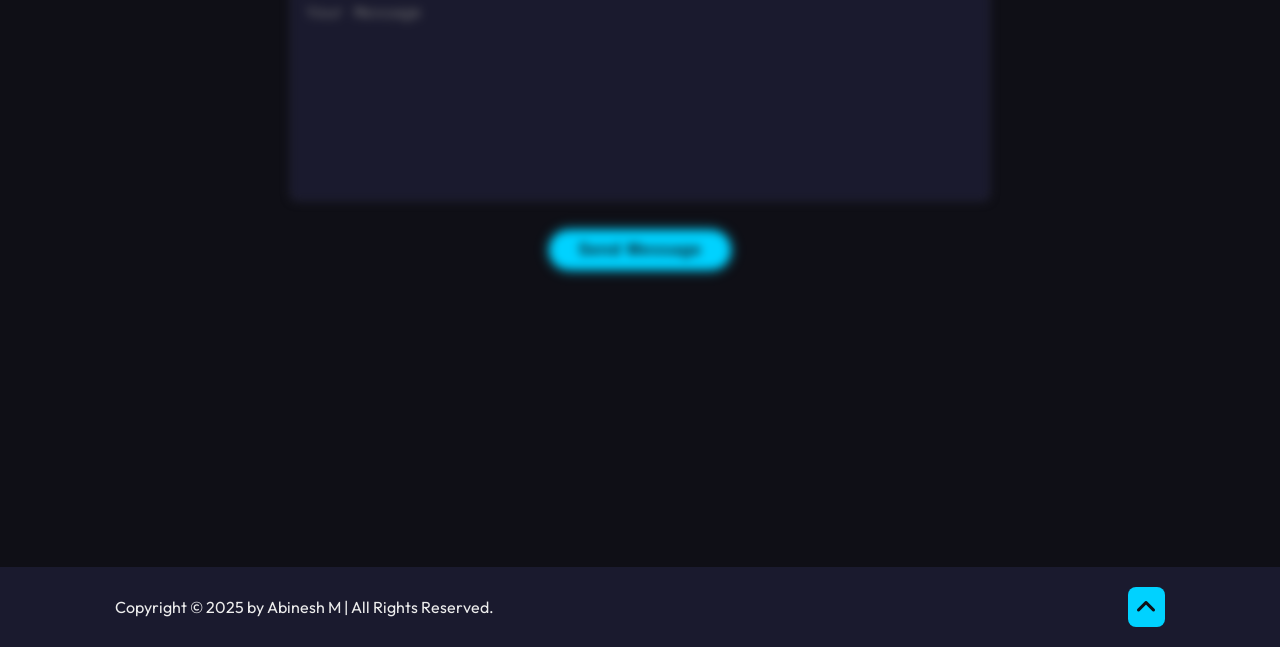
==== commit 8afff03c: "Update index.html" ====
--- a/index.html
+++ b/index.html
@@ -7,13 +7,869 @@
     <title>Abinesh M | Data Analyst Portfolio</title>
     <meta name="description"
         content="Portfolio of Abinesh M, a results-driven Data Analyst specializing in Python, SQL, Power BI, and Machine Learning.">
-    <link rel="stylesheet" href="style.css">
     <link rel="preconnect" href="https://fonts.googleapis.com">
     <link rel="preconnect" href="https://fonts.gstatic.com" crossorigin>
     <link
         href="https://fonts.googleapis.com/css2?family=Outfit:wght@300;400;500;600;700&family=Space+Grotesk:wght@300;400;500;600;700&display=swap"
         rel="stylesheet">
     <link rel="stylesheet" href="https://cdnjs.cloudflare.com/ajax/libs/font-awesome/6.4.0/css/all.min.css">
+    <style>
+        :root {
+            --bg-color: #0f0f16;
+            --second-bg-color: #1a1a2e;
+            --text-color: #ededed;
+            --main-color: #00d2ff;
+            --accent-color: #3a86ff;
+            --glass-bg: rgba(255, 255, 255, 0.05);
+            --glass-border: rgba(255, 255, 255, 0.1);
+            --font-primary: 'Outfit', sans-serif;
+            --font-secondary: 'Space Grotesk', sans-serif;
+        }
+
+        * {
+            margin: 0;
+            padding: 0;
+            box-sizing: border-box;
+            text-decoration: none;
+            border: none;
+            outline: none;
+            scroll-behavior: smooth;
+        }
+
+        html {
+            font-size: 62.5%;
+            overflow-x: hidden;
+        }
+
+        body {
+            background: var(--bg-color);
+            color: var(--text-color);
+            font-family: var(--font-primary);
+        }
+
+        /* Custom Cursor */
+        .cursor-dot,
+        .cursor-outline {
+            position: fixed;
+            top: 0;
+            left: 0;
+            transform: translate(-50%, -50%);
+            border-radius: 50%;
+            z-index: 9999;
+            pointer-events: none;
+        }
+
+        .cursor-dot {
+            width: 5px;
+            height: 5px;
+            background-color: var(--main-color);
+        }
+
+        .cursor-outline {
+            width: 30px;
+            height: 30px;
+            border: 2px solid var(--main-color);
+        }
+
+        /* Header */
+        .header {
+            position: fixed;
+            top: 0;
+            left: 0;
+            width: 100%;
+            padding: 2rem 9%;
+            background: rgba(15, 15, 22, 0.8);
+            backdrop-filter: blur(10px);
+            display: flex;
+            justify-content: space-between;
+            align-items: center;
+            z-index: 100;
+            border-bottom: 1px solid var(--glass-border);
+        }
+
+        .logo {
+            font-size: 2.5rem;
+            color: var(--text-color);
+            font-weight: 700;
+            font-family: var(--font-secondary);
+        }
+
+        .highlight {
+            color: var(--main-color);
+        }
+
+        .navbar a {
+            font-size: 1.7rem;
+            color: var(--text-color);
+            margin-left: 4rem;
+            font-weight: 500;
+            transition: .3s;
+            position: relative;
+        }
+
+        .navbar a:hover,
+        .navbar a.active {
+            color: var(--main-color);
+        }
+
+        .navbar a::after {
+            content: '';
+            position: absolute;
+            left: 0;
+            bottom: -6px;
+            width: 0;
+            height: 2px;
+            background: var(--main-color);
+            transition: .3s;
+        }
+
+        .navbar a:hover::after,
+        .navbar a.active::after {
+            width: 100%;
+        }
+
+        .header-right {
+            display: flex;
+            align-items: center;
+        }
+
+        .menu-icon {
+            font-size: 3.6rem;
+            color: var(--text-color);
+            display: none;
+            margin-left: 2rem;
+            cursor: pointer;
+        }
+
+        /* Buttons */
+        .btn {
+            display: inline-block;
+            padding: 1rem 2.8rem;
+            background: var(--main-color);
+            border-radius: 4rem;
+            box-shadow: 0 0 1rem var(--main-color);
+            font-size: 1.6rem;
+            color: var(--bg-color);
+            letter-spacing: .1rem;
+            font-weight: 600;
+            transition: .5s ease;
+        }
+
+        .btn:hover {
+            box-shadow: none;
+            transform: scale(1.05);
+        }
+
+        .btn-secondary {
+            background: transparent;
+            color: var(--main-color);
+            border: 2px solid var(--main-color);
+            box-shadow: none;
+            margin-left: 1rem;
+        }
+
+        .btn-secondary:hover {
+            background: var(--main-color);
+            color: var(--bg-color);
+            box-shadow: 0 0 1rem var(--main-color);
+        }
+
+        /* Sections */
+        section {
+            min-height: 100vh;
+            padding: 10rem 9% 2rem;
+        }
+
+        .home {
+            display: flex;
+            justify-content: center;
+            align-items: center;
+            gap: 5rem;
+        }
+
+        .home-content h3 {
+            font-size: 3.2rem;
+            font-weight: 700;
+        }
+
+        .home-content h3:nth-of-type(2) {
+            margin-bottom: 2rem;
+        }
+
+        span.typewriter {
+            color: var(--main-color);
+        }
+
+        .home-content h1 {
+            font-size: 5.6rem;
+            font-weight: 700;
+            line-height: 1.3;
+            font-family: var(--font-secondary);
+        }
+
+        .home-content p {
+            font-size: 1.6rem;
+            margin: 2rem 0 4rem;
+            line-height: 1.6;
+        }
+
+        .social-icons a {
+            display: inline-flex;
+            justify-content: center;
+            align-items: center;
+            width: 4rem;
+            height: 4rem;
+            background: transparent;
+            border: .2rem solid var(--main-color);
+            border-radius: 50%;
+            font-size: 2rem;
+            color: var(--main-color);
+            margin: 3rem 1.5rem 3rem 0;
+            transition: .5s ease;
+        }
+
+        .social-icons a:hover {
+            background: var(--main-color);
+            color: var(--bg-color);
+            box-shadow: 0 0 1rem var(--main-color);
+            transform: translateY(-5px);
+        }
+
+        .home-img {
+            flex: 1;
+            display: flex;
+            justify-content: center;
+        }
+
+        .img-box {
+            position: relative;
+            width: 35rem;
+            height: 35rem;
+            border-radius: 50%;
+            display: flex;
+            justify-content: center;
+            align-items: center;
+            background: radial-gradient(circle, var(--second-bg-color) 0%, var(--bg-color) 70%);
+            box-shadow: 0 0 30px var(--main-color);
+            animation: floatImage 4s ease-in-out infinite;
+        }
+
+        .img-box img {
+            width: 100%;
+            height: 100%;
+            border-radius: 50%;
+            object-fit: cover;
+            border: 2px solid var(--main-color);
+        }
+
+        @keyframes floatImage {
+            0% { transform: translateY(0); }
+            50% { transform: translateY(-2.4rem); }
+            100% { transform: translateY(0); }
+        }
+
+        /* About Section */
+        .about {
+            background: var(--second-bg-color);
+            display: flex;
+            flex-direction: column;
+            justify-content: center;
+            align-items: center;
+        }
+
+        .heading {
+            text-align: center;
+            font-size: 4.5rem;
+            margin-bottom: 3rem;
+            font-family: var(--font-secondary);
+        }
+
+        .about-content {
+            text-align: center;
+            max-width: 800px;
+        }
+
+        .about-text h3 {
+            font-size: 2.6rem;
+            margin-bottom: 2rem;
+        }
+
+        .about-text p {
+            font-size: 1.6rem;
+            margin-bottom: 2rem;
+            line-height: 1.8;
+        }
+
+        .stats-container {
+            display: flex;
+            justify-content: center;
+            gap: 3rem;
+            margin: 3rem 0;
+            flex-wrap: wrap;
+        }
+
+        .stat-box {
+            background: var(--glass-bg);
+            border: 1px solid var(--glass-border);
+            padding: 2rem;
+            border-radius: 1rem;
+            min-width: 150px;
+            transition: .3s;
+        }
+
+        .stat-box:hover {
+            transform: translateY(-5px);
+            background: rgba(255, 255, 255, 0.1);
+        }
+
+        .stat-box h3 {
+            font-size: 3rem;
+            color: var(--main-color);
+            margin-bottom: 0.5rem;
+        }
+
+        .stat-box p {
+            font-size: 1.4rem;
+            margin: 0;
+        }
+
+        .about-list {
+            list-style: none;
+            text-align: left;
+            margin-bottom: 3rem;
+        }
+
+        .about-list li {
+            display: flex;
+            gap: 2rem;
+            margin-bottom: 2rem;
+            align-items: flex-start;
+        }
+
+        .about-list li i {
+            font-size: 2.4rem;
+            color: var(--main-color);
+            margin-top: 0.5rem;
+            background: var(--glass-bg);
+            padding: 1rem;
+            border-radius: 50%;
+            border: 1px solid var(--glass-border);
+        }
+
+        .about-list li h4 {
+            font-size: 1.8rem;
+            color: var(--main-color);
+            margin-bottom: 0.5rem;
+        }
+
+        .about-list li p {
+            font-size: 1.6rem;
+            line-height: 1.6;
+            margin: 0;
+        }
+
+        /* Education Section */
+        .education {
+            background: var(--second-bg-color);
+        }
+
+        /* Skills Section */
+        .skills {
+            background: var(--bg-color);
+        }
+
+        .skills-container {
+            display: grid;
+            grid-template-columns: repeat(auto-fit, minmax(300px, 1fr));
+            gap: 3rem;
+            justify-content: center;
+        }
+
+        .skills-box {
+            background: var(--second-bg-color);
+            padding: 3rem 2rem;
+            border-radius: 2rem;
+            text-align: center;
+            border: 1px solid var(--glass-border);
+            transition: .5s ease;
+        }
+
+        .skills-box:hover {
+            transform: translateY(-10px);
+            border-color: var(--main-color);
+            box-shadow: 0 0 20px rgba(0, 210, 255, 0.2);
+        }
+
+        .skills-box i {
+            font-size: 5rem;
+            color: var(--main-color);
+            margin-bottom: 2rem;
+        }
+
+        .skills-box h3 {
+            font-size: 2.4rem;
+            margin-bottom: 2rem;
+        }
+
+        .skills-list {
+            display: flex;
+            flex-wrap: wrap;
+            gap: 1rem;
+            justify-content: center;
+        }
+
+        .skills-list span {
+            background: var(--glass-bg);
+            border: 1px solid var(--glass-border);
+            padding: .6rem 1.4rem;
+            border-radius: 2rem;
+            font-size: 1.4rem;
+            transition: .3s;
+        }
+
+        .skills-list span:hover {
+            background: var(--main-color);
+            color: var(--bg-color);
+            border-color: var(--main-color);
+        }
+
+        /* Projects Section */
+        .projects {
+            background: var(--second-bg-color);
+        }
+
+        .projects-container {
+            display: grid;
+            grid-template-columns: repeat(auto-fit, minmax(320px, 1fr));
+            gap: 3rem;
+        }
+
+        .project-box {
+            background: var(--bg-color);
+            border-radius: 2rem;
+            overflow: hidden;
+            border: 1px solid var(--glass-border);
+            transition: .5s ease;
+        }
+
+        .project-box:hover {
+            transform: translateY(-10px);
+            border-color: var(--main-color);
+            box-shadow: 0 0 20px rgba(0, 210, 255, 0.2);
+        }
+
+        .project-info {
+            padding: 3rem;
+        }
+
+        .project-info h4 {
+            font-size: 1.4rem;
+            color: var(--main-color);
+            text-transform: uppercase;
+            letter-spacing: .1rem;
+            margin-bottom: 1rem;
+        }
+
+        .project-info h3 {
+            font-size: 2.2rem;
+            margin-bottom: 1.5rem;
+            font-family: var(--font-secondary);
+        }
+
+        .project-info p {
+            font-size: 1.5rem;
+            line-height: 1.7;
+            margin-bottom: 2rem;
+            color: rgba(237, 237, 237, 0.8);
+        }
+
+        .tech-stack {
+            display: flex;
+            flex-wrap: wrap;
+            gap: .8rem;
+            margin-bottom: 2rem;
+        }
+
+        .tech-stack span {
+            background: var(--glass-bg);
+            border: 1px solid var(--glass-border);
+            padding: .4rem 1.2rem;
+            border-radius: 2rem;
+            font-size: 1.3rem;
+            color: var(--main-color);
+        }
+
+        .project-links {
+            display: flex;
+            gap: 1.5rem;
+        }
+
+        .project-links a {
+            font-size: 1.5rem;
+            color: var(--text-color);
+            display: flex;
+            align-items: center;
+            gap: .5rem;
+            transition: .3s;
+        }
+
+        .project-links a:hover {
+            color: var(--main-color);
+        }
+
+        /* Experience Section */
+        .experience {
+            background: var(--bg-color);
+        }
+
+        /* Timeline */
+        .timeline-items {
+            max-width: 1200px;
+            margin: auto;
+            display: flex;
+            flex-direction: column;
+            position: relative;
+        }
+
+        .timeline-items::before {
+            content: '';
+            position: absolute;
+            width: 2px;
+            background: var(--main-color);
+            top: 0;
+            bottom: 0;
+            left: 50%;
+            transform: translateX(-50%);
+        }
+
+        .timeline-item {
+            width: 100%;
+            margin-bottom: 40px;
+            position: relative;
+        }
+
+        .timeline-item:last-child {
+            margin-bottom: 0;
+        }
+
+        .timeline-item:nth-child(odd) {
+            padding-right: calc(50% + 30px);
+            text-align: right;
+        }
+
+        .timeline-item:nth-child(even) {
+            padding-left: calc(50% + 30px);
+        }
+
+        .timeline-dot {
+            height: 21px;
+            width: 21px;
+            background-color: var(--main-color);
+            box-shadow: 0 0 25px var(--main-color), 0 0 50px var(--main-color);
+            position: absolute;
+            left: calc(50% - 8px);
+            border-radius: 50%;
+            top: 10px;
+        }
+
+        .timeline-date {
+            font-size: 20px;
+            font-weight: 800;
+            color: white;
+            margin: 6px 0 15px;
+        }
+
+        .timeline-content {
+            background-color: var(--second-bg-color);
+            border: 1px solid var(--glass-border);
+            padding: 30px;
+            border-radius: 4rem;
+            cursor: pointer;
+            transition: 0.3s ease-in-out;
+        }
+
+        .timeline-content:hover {
+            transform: scale(1.05);
+            box-shadow: 0 0 25px var(--glass-border);
+        }
+
+        .timeline-content h3 {
+            font-size: 20px;
+            color: var(--main-color);
+            margin: 0 0 10px;
+            font-weight: 500;
+        }
+
+        .timeline-content p {
+            color: white;
+            font-size: 16px;
+            font-weight: 300;
+            line-height: 22px;
+        }
+
+        .cert-header-link {
+            color: var(--main-color);
+            text-decoration: none;
+        }
+
+        .cert-header-link:hover {
+            text-decoration: underline;
+        }
+
+        /* Achievements Section */
+        .achievements {
+            background: var(--second-bg-color);
+        }
+
+        .achievements-container {
+            display: grid;
+            grid-template-columns: repeat(auto-fit, minmax(300px, 1fr));
+            gap: 3rem;
+        }
+
+        .achievement-category {
+            background: var(--bg-color);
+            padding: 3rem;
+            border-radius: 2rem;
+            border: 1px solid var(--glass-border);
+        }
+
+        .achievement-category h3 {
+            font-size: 2.4rem;
+            margin-bottom: 2rem;
+            color: var(--main-color);
+            display: flex;
+            align-items: center;
+            gap: 1rem;
+        }
+
+        .achievement-list {
+            list-style: none;
+        }
+
+        .achievement-list li {
+            font-size: 1.6rem;
+            margin-bottom: 1.5rem;
+            display: flex;
+            align-items: flex-start;
+            gap: 1rem;
+        }
+
+        .achievement-list li::before {
+            content: '▹';
+            color: var(--main-color);
+            font-size: 2rem;
+            line-height: 1.6rem;
+            flex-shrink: 0;
+        }
+
+        .achievement-list li a {
+            color: var(--text-color);
+            transition: .3s;
+        }
+
+        .achievement-list li a:hover {
+            color: var(--main-color);
+        }
+
+        .see-all-btn {
+            margin-top: 2rem;
+        }
+
+        /* Roles/Ambassadors Section */
+        .roles-grid {
+            display: grid;
+            grid-template-columns: repeat(auto-fit, minmax(220px, 1fr));
+            gap: 2rem;
+            margin-top: 1rem;
+        }
+
+        .role-card {
+            background: var(--glass-bg);
+            border: 1px solid var(--glass-border);
+            border-radius: 1.5rem;
+            padding: 2rem;
+            text-align: center;
+            transition: .3s ease;
+        }
+
+        .role-card:hover {
+            border-color: var(--main-color);
+            transform: translateY(-5px);
+            box-shadow: 0 0 15px rgba(0,210,255,0.15);
+        }
+
+        .role-card i {
+            font-size: 3rem;
+            color: var(--main-color);
+            margin-bottom: 1rem;
+        }
+
+        .role-card h4 {
+            font-size: 1.6rem;
+            margin-bottom: .5rem;
+            color: var(--main-color);
+        }
+
+        .role-card p {
+            font-size: 1.4rem;
+            color: rgba(237,237,237,0.75);
+        }
+
+        /* Contact Section */
+        .contact {
+            background: var(--bg-color);
+        }
+
+        .contact-form {
+            max-width: 70rem;
+            margin: 1rem auto;
+            text-align: center;
+            margin-bottom: 3rem;
+        }
+
+        .contact-form .input-box {
+            display: flex;
+            justify-content: space-between;
+            flex-wrap: wrap;
+        }
+
+        .contact-form .input-box input,
+        .contact-form textarea {
+            width: 100%;
+            padding: 1.5rem;
+            font-size: 1.6rem;
+            color: var(--text-color);
+            background: var(--second-bg-color);
+            border-radius: .8rem;
+            margin: .7rem 0;
+            border: 1px solid var(--glass-border);
+        }
+
+        .contact-form .input-box input {
+            width: 49%;
+        }
+
+        .contact-form textarea {
+            resize: none;
+        }
+
+        .contact-form .btn {
+            margin-top: 2rem;
+            cursor: pointer;
+        }
+
+        /* Footer */
+        .footer {
+            display: flex;
+            justify-content: space-between;
+            align-items: center;
+            flex-wrap: wrap;
+            padding: 2rem 9%;
+            background: var(--second-bg-color);
+        }
+
+        .footer-text p {
+            font-size: 1.6rem;
+        }
+
+        .footer-iconTop a {
+            display: inline-flex;
+            justify-content: center;
+            align-items: center;
+            padding: .8rem;
+            background: var(--main-color);
+            border-radius: .8rem;
+            transition: .5s ease;
+        }
+
+        .footer-iconTop a:hover {
+            box-shadow: 0 0 1rem var(--main-color);
+        }
+
+        .footer-iconTop a i {
+            font-size: 2.4rem;
+            color: var(--bg-color);
+        }
+
+        /* Scroll Animation */
+        .home-content,
+        .heading,
+        .img-box,
+        .about-content,
+        .skills-box,
+        .project-box,
+        .timeline-item,
+        .achievement-category,
+        .contact-form,
+        .role-card {
+            opacity: 0;
+            transform: translateY(50px);
+            transition: all 1s ease-out;
+            filter: blur(5px);
+        }
+
+        .show {
+            opacity: 1;
+            transform: translateY(0);
+            filter: blur(0);
+        }
+
+        .skills-box:nth-child(2) { transition-delay: 200ms; }
+        .skills-box:nth-child(3) { transition-delay: 400ms; }
+        .skills-box:nth-child(4) { transition-delay: 600ms; }
+        .skills-box:nth-child(5) { transition-delay: 800ms; }
+        .project-box:nth-child(2) { transition-delay: 200ms; }
+        .project-box:nth-child(3) { transition-delay: 400ms; }
+
+        /* Responsive */
+        @media (max-width: 991px) {
+            .header { padding: 2rem 3%; }
+            section { padding: 10rem 3% 2rem; }
+            .home { flex-direction: column; }
+            .home-content { text-align: center; }
+            .home-content h3 { font-size: 2.6rem; }
+            .home-content h1 { font-size: 5rem; }
+            .social-icons { justify-content: center; }
+        }
+
+        @media (max-width: 768px) {
+            .menu-icon { display: block; }
+
+            .navbar {
+                position: absolute;
+                top: 100%;
+                left: 0;
+                width: 100%;
+                padding: 1rem 3%;
+                background: var(--bg-color);
+                border-top: .1rem solid rgba(0,0,0,.2);
+                box-shadow: 0 .5rem 1rem rgba(0,0,0,.2);
+                display: none;
+            }
+
+            .navbar.active { display: block; }
+            .navbar a { display: block; font-size: 2rem; margin: 3rem 0; }
+
+            .home-img .img-box { width: 25rem; height: 25rem; }
+
+            .timeline-items::before { left: 7px; }
+
+            .timeline-item:nth-child(odd) {
+                padding-right: 0;
+                text-align: left;
+            }
+
+            .timeline-item:nth-child(odd),
+            .timeline-item:nth-child(even) {
+                padding-left: 37px;
+            }
+
+            .timeline-dot { left: 0; }
+
+            .contact-form .input-box input { width: 100%; }
+        }
+    </style>
 </head>
 
 <body>
@@ -29,6 +885,7 @@
             <a href="#skills">Skills</a>
             <a href="#projects">Projects</a>
             <a href="#experience">Experience</a>
+            <a href="#achievements">Achievements</a>
             <a href="#contact">Contact</a>
         </nav>
 
@@ -40,6 +897,7 @@
         </div>
     </header>
 
+    <!-- HOME -->
     <section class="home" id="home">
         <div class="home-content">
             <h3>Hello, I'm</h3>
@@ -49,8 +907,7 @@
                 data solutions that create real business impact.</p>
 
             <div class="social-icons">
-                <a href="https://www.linkedin.com/in/abinesh555" target="_blank"><i
-                        class="fa-brands fa-linkedin-in"></i></a>
+                <a href="https://www.linkedin.com/in/abinesh555" target="_blank"><i class="fa-brands fa-linkedin-in"></i></a>
                 <a href="https://github.com/technicalabinesh" target="_blank"><i class="fa-brands fa-github"></i></a>
                 <a href="mailto:m.abinesh555@gmail.com"><i class="fa-solid fa-envelope"></i></a>
             </div>
@@ -68,6 +925,7 @@
         </div>
     </section>
 
+    <!-- ABOUT -->
     <section class="about" id="about">
         <h2 class="heading">About <span class="highlight">Me</span></h2>
 
@@ -79,7 +937,7 @@
                         <i class="fa-solid fa-user-graduate"></i>
                         <div>
                             <h4>Background</h4>
-                            <p>Hi, I’m Abinesh from Dindigul. I’m currently studying B.Tech in Artificial Intelligence
+                            <p>Hi, I'm Abinesh from Dindigul. I'm currently studying B.Tech in Artificial Intelligence
                                 and Data Science at SSMIET.</p>
                         </div>
                     </li>
@@ -87,7 +945,7 @@
                         <i class="fa-solid fa-chart-line"></i>
                         <div>
                             <h4>Passion</h4>
-                            <p>I’m deeply passionate about Data Analytics, and I love exploring data, building
+                            <p>I'm deeply passionate about Data Analytics, and I love exploring data, building
                                 dashboards, and deriving meaningful insights that support decision-making.</p>
                         </div>
                     </li>
@@ -95,7 +953,7 @@
                         <i class="fa-solid fa-rocket"></i>
                         <div>
                             <h4>Goal</h4>
-                            <p>I’m continuously improving my skills in Python, SQL, Power BI, and machine learning to
+                            <p>I'm continuously improving my skills in Python, SQL, Power BI, and machine learning to
                                 become a strong data professional.</p>
                         </div>
                     </li>
@@ -107,7 +965,7 @@
                         <p>Oracle Certified</p>
                     </div>
                     <div class="stat-box">
-                        <h3>100+</h3>
+                        <h3>1000+</h3>
                         <p>Students Mentored</p>
                     </div>
                     <div class="stat-box">
@@ -121,14 +979,14 @@
         </div>
     </section>
 
+    <!-- EDUCATION -->
     <section class="education" id="education">
         <h2 class="heading">My <span class="highlight">Education</span></h2>
 
         <div class="timeline-items">
-
             <div class="timeline-item">
                 <div class="timeline-dot"></div>
-                <div class="timeline-date">2024-2027</div>
+                <div class="timeline-date">2024–2027</div>
                 <div class="timeline-content">
                     <h3>SSM Institute of Engineering and Technology</h3>
                     <p>Bachelor of Engineering</p>
@@ -146,14 +1004,15 @@
                     <p>Percentage: 86%</p>
                 </div>
             </div>
-
         </div>
     </section>
 
+    <!-- SKILLS -->
     <section class="skills" id="skills">
         <h2 class="heading">My <span class="highlight">Skills</span></h2>
 
         <div class="skills-container">
+            <!-- Programming & Libraries -->
             <div class="skills-box">
                 <i class="fa-solid fa-code"></i>
                 <h3>Programming & Libraries</h3>
@@ -164,12 +1023,21 @@
                     <span>Matplotlib</span>
                     <span>Seaborn</span>
                     <span>Scikit-learn</span>
-                </div>
-            </div>
-
+                    <span>Gradio</span>
+                    <span>RapidFuzz</span>
+                    <span>Deep-Translator</span>
+                    <span>ReportLab</span>
+                    <span>ibm-watsonx-ai</span>
+                    <span>Pillow</span>
+                    <span>pytesseract</span>
+                    <span>opencv-python</span>
+                </div>
+            </div>
+
+            <!-- Database & BI Tools -->
             <div class="skills-box">
                 <i class="fa-solid fa-database"></i>
-                <h3>Database & Tools</h3>
+                <h3>Database & BI Tools</h3>
                 <div class="skills-list">
                     <span>SQL</span>
                     <span>Excel</span>
@@ -179,6 +1047,42 @@
                 </div>
             </div>
 
+            <!-- Cloud Platforms -->
+            <div class="skills-box">
+                <i class="fa-solid fa-cloud"></i>
+                <h3>Cloud Platforms</h3>
+                <div class="skills-list">
+                    <span>AWS</span>
+                    <span>Azure</span>
+                    <span>IBM Cloud</span>
+                </div>
+            </div>
+
+            <!-- Dev Tools -->
+            <div class="skills-box">
+                <i class="fa-solid fa-wrench"></i>
+                <h3>Tools & IDEs</h3>
+                <div class="skills-list">
+                    <span>VS Code</span>
+                    <span>Google Colab</span>
+                    <span>Jupyter Notebook</span>
+                    <span>PyCharm</span>
+                </div>
+            </div>
+
+            <!-- Microsoft & Azure Additional -->
+            <div class="skills-box">
+                <i class="fa-brands fa-microsoft"></i>
+                <h3>Microsoft & Azure Stack</h3>
+                <div class="skills-list">
+                    <span>Azure Data Explorer</span>
+                    <span>Power Automate</span>
+                    <span>Copilot Studio</span>
+                    <span>Microsoft Foundry</span>
+                </div>
+            </div>
+
+            <!-- Core Competencies -->
             <div class="skills-box">
                 <i class="fa-solid fa-brain"></i>
                 <h3>Core Competencies</h3>
@@ -193,6 +1097,7 @@
         </div>
     </section>
 
+    <!-- PROJECTS -->
     <section class="projects" id="projects">
         <h2 class="heading">Latest <span class="highlight">Projects</span></h2>
 
@@ -211,8 +1116,7 @@
                         <span>Data Viz</span>
                     </div>
                     <div class="project-links">
-                        <a href="https://github.com/technicalabinesh/Blinkit-DashBoard-Data-Analysis-And-Dashboard-Creation-Using-Excel"
-                            target="_blank"><i class="fa-brands fa-github"></i> Code</a>
+                        <a href="https://github.com/technicalabinesh/Blinkit-DashBoard-Data-Analysis-And-Dashboard-Creation-Using-Excel" target="_blank"><i class="fa-brands fa-github"></i> Code</a>
                     </div>
                 </div>
             </div>
@@ -231,8 +1135,7 @@
                         <span>Pandas</span>
                     </div>
                     <div class="project-links">
-                        <a href="https://github.com/technicalabinesh/AI-Data-Cleaner-Using-Gemini" target="_blank"><i
-                                class="fa-brands fa-github"></i> Code</a>
+                        <a href="https://github.com/technicalabinesh/AI-Data-Cleaner-Using-Gemini" target="_blank"><i class="fa-brands fa-github"></i> Code</a>
                     </div>
                 </div>
             </div>
@@ -251,8 +1154,7 @@
                         <span>EDA</span>
                     </div>
                     <div class="project-links">
-                        <a href="https://github.com/technicalabinesh/Uber-Rides-Data-Analysis-using-Python"
-                            target="_blank"><i class="fa-brands fa-github"></i> Code</a>
+                        <a href="https://github.com/technicalabinesh/Uber-Rides-Data-Analysis-using-Python" target="_blank"><i class="fa-brands fa-github"></i> Code</a>
                     </div>
                 </div>
             </div>
@@ -270,8 +1172,7 @@
                         <span>Data Analysis</span>
                     </div>
                     <div class="project-links">
-                        <a href="https://github.com/technicalabinesh/Zepto-Data-Analysis-Using-SQL" target="_blank"><i
-                                class="fa-brands fa-github"></i> Code</a>
+                        <a href="https://github.com/technicalabinesh/Zepto-Data-Analysis-Using-SQL" target="_blank"><i class="fa-brands fa-github"></i> Code</a>
                     </div>
                 </div>
             </div>
@@ -281,7 +1182,7 @@
                 <div class="project-info">
                     <h4>Power BI</h4>
                     <h3>Amazon Sales Dashboard</h3>
-                    <p>Visually rich Power BI dashboard analyzing Amazon Prime Video’s content. Highlights insights on
+                    <p>Visually rich Power BI dashboard analyzing Amazon Prime Video's content. Highlights insights on
                         titles, ratings, genres, and release trends.</p>
                     <div class="tech-stack">
                         <span>Power BI</span>
@@ -289,8 +1190,84 @@
                         <span>Data Modeling</span>
                     </div>
                     <div class="project-links">
-                        <a href="https://github.com/technicalabinesh/Amazon-Sales-Dashboard-Project" target="_blank"><i
-                                class="fa-brands fa-github"></i> Code</a>
+                        <a href="https://github.com/technicalabinesh/Amazon-Sales-Dashboard-Project" target="_blank"><i class="fa-brands fa-github"></i> Code</a>
+                    </div>
+                </div>
+            </div>
+
+            <!-- Project 6 - Spotify YouTube Data Analysis -->
+            <div class="project-box">
+                <div class="project-info">
+                    <h4>Data Analysis</h4>
+                    <h3>Spotify–YouTube Data Analysis</h3>
+                    <p>In-depth analysis of Spotify and YouTube datasets to uncover trends in music streaming, video performance, and cross-platform content insights using Python and EDA techniques.</p>
+                    <div class="tech-stack">
+                        <span>Python</span>
+                        <span>Pandas</span>
+                        <span>Matplotlib</span>
+                        <span>Seaborn</span>
+                        <span>EDA</span>
+                    </div>
+                    <div class="project-links">
+                        <a href="https://github.com/technicalabinesh/Spotify-YouTube-Data-Analysis" target="_blank"><i class="fa-brands fa-github"></i> Code</a>
+                    </div>
+                </div>
+            </div>
+
+            <!-- Project 7 - Sales Data Analysis -->
+            <div class="project-box">
+                <div class="project-info">
+                    <h4>Data Analysis</h4>
+                    <h3>Sales Data Analysis Project</h3>
+                    <p>Comprehensive sales data analysis to uncover revenue trends, top-performing products, customer behavior, and regional performance — helping stakeholders make data-driven decisions.</p>
+                    <div class="tech-stack">
+                        <span>Python</span>
+                        <span>Pandas</span>
+                        <span>NumPy</span>
+                        <span>Matplotlib</span>
+                        <span>Seaborn</span>
+                        <span>Jupyter</span>
+                    </div>
+                    <div class="project-links">
+                        <a href="https://github.com/technicalabinesh" target="_blank"><i class="fa-brands fa-github"></i> Code</a>
+                    </div>
+                </div>
+            </div>
+
+            <!-- Project 8 - Netflix SQL -->
+            <div class="project-box">
+                <div class="project-info">
+                    <h4>SQL Analysis</h4>
+                    <h3>Netflix Data Analysis Using SQL</h3>
+                    <p>In-depth analysis of Netflix's content catalog using PostgreSQL — solving 15 real-world business problems covering content types, ratings, countries, genres, and flagged content categories.</p>
+                    <div class="tech-stack">
+                        <span>PostgreSQL</span>
+                        <span>SQL</span>
+                        <span>Window Functions</span>
+                        <span>CTEs</span>
+                    </div>
+                    <div class="project-links">
+                        <a href="https://github.com/technicalabinesh/Netfilx-Data-Analyst-Project-Using-SQL" target="_blank"><i class="fa-brands fa-github"></i> Code</a>
+                    </div>
+                </div>
+            </div>
+
+            <!-- Project 9 - Medicine Dosage Calculator -->
+            <div class="project-box">
+                <div class="project-info">
+                    <h4>AI Tool</h4>
+                    <h3>Medicine Dosage Calculator – AI Medical Assistant</h3>
+                    <p>AI-powered medical assistant integrating IBM Watsonx, OCR (Tesseract + OpenCV), and Gradio to analyze prescriptions, calculate personalized dosages, generate PDF reports, and support multilingual translation.</p>
+                    <div class="tech-stack">
+                        <span>Python</span>
+                        <span>IBM Watsonx</span>
+                        <span>Gradio</span>
+                        <span>OCR</span>
+                        <span>ReportLab</span>
+                        <span>Deep-Translator</span>
+                    </div>
+                    <div class="project-links">
+                        <a href="https://github.com/technicalabinesh/Medical-Dosage-Adviser-Bot-" target="_blank"><i class="fa-brands fa-github"></i> Code</a>
                     </div>
                 </div>
             </div>
@@ -298,6 +1275,7 @@
         </div>
     </section>
 
+    <!-- EXPERIENCE -->
     <section class="experience" id="experience">
         <h2 class="heading">Internships & <span class="highlight">Experience</span></h2>
 
@@ -307,8 +1285,7 @@
                 <div class="timeline-dot"></div>
                 <div class="timeline-date">Virtual Internship</div>
                 <div class="timeline-content">
-                    <h3><a href="https://forage-uploads-prod.s3.amazonaws.com/completion-certificates/ifobHAoMjQs9s6bKS/gMTdCXwDdLYoXZ3wG_ifobHAoMjQs9s6bKS_d8Pu6dbYwsQosW5Fa_1752559113882_completion_certificate.pdf"
-                            target="_blank" class="cert-header-link">Tata GenAI Powered Data Analyst</a></h3>
+                    <h3><a href="https://forage-uploads-prod.s3.amazonaws.com/completion-certificates/ifobHAoMjQs9s6bKS/gMTdCXwDdLYoXZ3wG_ifobHAoMjQs9s6bKS_d8Pu6dbYwsQosW5Fa_1752559113882_completion_certificate.pdf" target="_blank" class="cert-header-link">Tata GenAI Powered Data Analyst</a></h3>
                     <p>Completed a virtual internship focused on Generative AI and Data Analysis.</p>
                 </div>
             </div>
@@ -317,10 +1294,8 @@
                 <div class="timeline-dot"></div>
                 <div class="timeline-date">Virtual Internship</div>
                 <div class="timeline-content">
-                    <h3><a href="https://forage-uploads-prod.s3.amazonaws.com/completion-certificates/T6kdcdKSTfg2aotxT/hzmoNKtzvAzXsEqx8_T6kdcdKSTfg2aotxT_d8Pu6dbYwsQosW5Fa_1747916662816_completion_certificate.pdf"
-                            target="_blank" class="cert-header-link">Accenture Data Analytics</a></h3>
-                    <p>Gained practical experience in data analytics and consulting through Accenture's virtual program.
-                    </p>
+                    <h3><a href="https://forage-uploads-prod.s3.amazonaws.com/completion-certificates/T6kdcdKSTfg2aotxT/hzmoNKtzvAzXsEqx8_T6kdcdKSTfg2aotxT_d8Pu6dbYwsQosW5Fa_1747916662816_completion_certificate.pdf" target="_blank" class="cert-header-link">Accenture Data Analytics</a></h3>
+                    <p>Gained practical experience in data analytics and consulting through Accenture's virtual program.</p>
                 </div>
             </div>
 
@@ -328,8 +1303,7 @@
                 <div class="timeline-dot"></div>
                 <div class="timeline-date">Virtual Internship</div>
                 <div class="timeline-content">
-                    <h3><a href="https://forage-uploads-prod.s3.amazonaws.com/completion-certificates/ovyvuqqNRQKBjNxbj/6sG2fLXtDwNoC4vPE_ovyvuqqNRQKBjNxbj_d8Pu6dbYwsQosW5Fa_1749220426382_completion_certificate.pdf"
-                            target="_blank" class="cert-header-link">Accenture North America</a></h3>
+                    <h3><a href="https://forage-uploads-prod.s3.amazonaws.com/completion-certificates/ovyvuqqNRQKBjNxbj/6sG2fLXtDwNoC4vPE_ovyvuqqNRQKBjNxbj_d8Pu6dbYwsQosW5Fa_1749220426382_completion_certificate.pdf" target="_blank" class="cert-header-link">Accenture North America</a></h3>
                     <p>Completed a simulation focused on project management and data-driven decision making.</p>
                 </div>
             </div>
@@ -338,8 +1312,7 @@
                 <div class="timeline-dot"></div>
                 <div class="timeline-date">Virtual Internship</div>
                 <div class="timeline-content">
-                    <h3><a href="https://forage-uploads-prod.s3.amazonaws.com/completion-certificates/9PBTqmSxAf6zZTseP/io9DzWKe3PTsiS6GG_9PBTqmSxAf6zZTseP_d8Pu6dbYwsQosW5Fa_1746034358968_completion_certificate.pdf"
-                            target="_blank" class="cert-header-link">Deloitte</a></h3>
+                    <h3><a href="https://forage-uploads-prod.s3.amazonaws.com/completion-certificates/9PBTqmSxAf6zZTseP/io9DzWKe3PTsiS6GG_9PBTqmSxAf6zZTseP_d8Pu6dbYwsQosW5Fa_1746034358968_completion_certificate.pdf" target="_blank" class="cert-header-link">Deloitte</a></h3>
                     <p>Participated in Deloitte's virtual internship, working on real-world data scenarios.</p>
                 </div>
             </div>
@@ -348,8 +1321,7 @@
                 <div class="timeline-dot"></div>
                 <div class="timeline-date">Micro-Internship</div>
                 <div class="timeline-content">
-                    <h3><a href="https://drive.google.com/file/d/1Jquvp4AgNj2rXL31nF2OGJswB6avzl4u/view?usp=sharing"
-                            target="_blank" class="cert-header-link">IBM x Skillbuild</a></h3>
+                    <h3><a href="https://drive.google.com/file/d/1Jquvp4AgNj2rXL31nF2OGJswB6avzl4u/view?usp=sharing" target="_blank" class="cert-header-link">IBM x Skillbuild</a></h3>
                     <p>Emerging Technologies (AI & Cloud). Gained foundational knowledge in AI and Cloud Computing.</p>
                 </div>
             </div>
@@ -357,6 +1329,7 @@
         </div>
     </section>
 
+    <!-- ACHIEVEMENTS -->
     <section class="achievements" id="achievements">
         <h2 class="heading">Certifications & <span class="highlight">Achievements</span></h2>
 
@@ -365,20 +1338,14 @@
             <div class="achievement-category">
                 <h3><i class="fa-solid fa-certificate"></i> Certifications</h3>
                 <ul class="achievement-list">
-                    <li><a href="https://coursera.org/share/8e358bc5cc4d845d2014a851836bcf2a" target="_blank">Google
-                            Data Analytics Professional Certificate</a></li>
-                    <li><a href="https://www.credly.com/badges/03f6a03a-b655-4838-b981-57d408c7eb59/linked_in_profile"
-                            target="_blank">Excel Essentials for Data Analytics</a></li>
-                    <li><a href="https://www.credly.com/badges/6fb965ff-fb19-445f-8c1c-21a2b2f1e3dd/linked_in_profile"
-                            target="_blank">Getting Started with Artificial Intelligence</a></li>
-                    <li><a href="https://coursera.org/share/152024097e91a36a6815f7f2c8df2350" target="_blank">Data
-                            Analysis and Visualization with Power BI</a></li>
-                    <li><a href="https://skillshop.credential.net/6a561bc9-41fb-4f50-a385-07de25d85512#acc.G9P5kF3d"
-                            target="_blank">Certified Google Analytics</a></li>
+                    <li><a href="https://coursera.org/share/8e358bc5cc4d845d2014a851836bcf2a" target="_blank">Google Data Analytics Professional Certificate</a></li>
+                    <li><a href="https://www.credly.com/badges/03f6a03a-b655-4838-b981-57d408c7eb59/linked_in_profile" target="_blank">Excel Essentials for Data Analytics</a></li>
+                    <li><a href="https://www.credly.com/badges/6fb965ff-fb19-445f-8c1c-21a2b2f1e3dd/linked_in_profile" target="_blank">Getting Started with Artificial Intelligence</a></li>
+                    <li><a href="https://coursera.org/share/152024097e91a36a6815f7f2c8df2350" target="_blank">Data Analysis and Visualization with Power BI</a></li>
+                    <li><a href="https://skillshop.credential.net/6a561bc9-41fb-4f50-a385-07de25d85512#acc.G9P5kF3d" target="_blank">Certified Google Analytics</a></li>
                 </ul>
                 <div class="see-all-btn">
-                    <a href="https://www.linkedin.com/in/abinesh555/details/certifications/" target="_blank"
-                        class="btn btn-secondary">See All Certificates <i class="fa-solid fa-arrow-right"></i></a>
+                    <a href="https://www.linkedin.com/in/abinesh555/details/certifications/" target="_blank" class="btn btn-secondary">See All Certificates <i class="fa-solid fa-arrow-right"></i></a>
                 </div>
             </div>
 
@@ -388,15 +1355,47 @@
                 <ul class="achievement-list">
                     <li><strong>Winner</strong> – National-Level Project Expo (AI Trading Bot)</li>
                     <li><strong>Winner</strong> – Medical Dosage Calculator (College Hackathon)</li>
-                    <li><strong>Microsoft Learn Student Ambassador</strong> (MLSA)</li>
                     <li><strong>Rank 1</strong> – GeeksforGeeks Institute</li>
                     <li><strong>GSSoC 25</strong> – Participant & Contributor</li>
                     <li><strong>Hacktoberfest 25</strong> – Participant & Contributor</li>
                 </ul>
             </div>
+
+            <!-- Community Roles -->
+            <div class="achievement-category" style="grid-column: 1 / -1;">
+                <h3><i class="fa-solid fa-star"></i> Community Roles & Programs</h3>
+                <div class="roles-grid">
+                    <div class="role-card">
+                        <i class="fa-brands fa-microsoft"></i>
+                        <h4>Microsoft Student Ambassador</h4>
+                        <p>MLSA – Microsoft Learn Student Ambassador Program</p>
+                    </div>
+                    <div class="role-card">
+                        <i class="fa-solid fa-graduation-cap"></i>
+                        <h4>Campus Mantri</h4>
+                        <p>GeeksForGeeks Campus Ambassador</p>
+                    </div>
+                    <div class="role-card">
+                        <i class="fa-brands fa-aws"></i>
+                        <h4>AWS Cloud Captain</h4>
+                        <p>Amazon Web Services Cloud Captain Program</p>
+                    </div>
+                    <div class="role-card">
+                        <i class="fa-solid fa-briefcase"></i>
+                        <h4>McKinsey Forward Program</h4>
+                        <p>McKinsey Forward Leadership Development</p>
+                    </div>
+                    <div class="role-card">
+                        <i class="fa-solid fa-robot"></i>
+                        <h4>AWS AIML Scholar</h4>
+                        <p>Amazon Web Services AI/ML Scholarship Program</p>
+                    </div>
+                </div>
+            </div>
         </div>
     </section>
 
+    <!-- CONTACT -->
     <section class="contact" id="contact">
         <h2 class="heading">Contact <span class="highlight">Me</span></h2>
 
@@ -423,7 +1422,103 @@
         </div>
     </footer>
 
-    <script src="script.js"></script>
+    <script>
+        // Custom Cursor
+        const cursorDot = document.querySelector('[data-cursor-dot]');
+        const cursorOutline = document.querySelector('[data-cursor-outline]');
+
+        window.addEventListener('mousemove', function (e) {
+            const posX = e.clientX;
+            const posY = e.clientY;
+            cursorDot.style.left = `${posX}px`;
+            cursorDot.style.top = `${posY}px`;
+            cursorOutline.animate({
+                left: `${posX}px`,
+                top: `${posY}px`
+            }, { duration: 500, fill: "forwards" });
+        });
+
+        // Mobile Menu
+        const menuIcon = document.querySelector('#menu-icon');
+        const navbar = document.querySelector('.navbar');
+
+        menuIcon.onclick = () => {
+            menuIcon.classList.toggle('fa-xmark');
+            navbar.classList.toggle('active');
+        };
+
+        // Scroll Sections Active Link
+        let sections = document.querySelectorAll('section');
+        let navLinks = document.querySelectorAll('header nav a');
+
+        window.onscroll = () => {
+            sections.forEach(sec => {
+                let top = window.scrollY;
+                let offset = sec.offsetTop - 150;
+                let height = sec.offsetHeight;
+                let id = sec.getAttribute('id');
+
+                if (top >= offset && top < offset + height) {
+                    navLinks.forEach(links => {
+                        links.classList.remove('active');
+                        const target = document.querySelector('header nav a[href*=' + id + ']');
+                        if (target) target.classList.add('active');
+                    });
+                }
+            });
+
+            let header = document.querySelector('header');
+            header.classList.toggle('sticky', window.scrollY > 100);
+
+            menuIcon.classList.remove('fa-xmark');
+            navbar.classList.remove('active');
+        };
+
+        // Typewriter Effect
+        const typeWriterElement = document.querySelector('.typewriter');
+        const textArray = ["Data Analyst", "Python Developer", "Visual Storyteller"];
+        let textArrayIndex = 0;
+        let charIndex = 0;
+
+        function type() {
+            if (charIndex < textArray[textArrayIndex].length) {
+                typeWriterElement.textContent += textArray[textArrayIndex].charAt(charIndex);
+                charIndex++;
+                setTimeout(type, 100);
+            } else {
+                setTimeout(erase, 2000);
+            }
+        }
+
+        function erase() {
+            if (charIndex > 0) {
+                typeWriterElement.textContent = textArray[textArrayIndex].substring(0, charIndex - 1);
+                charIndex--;
+                setTimeout(erase, 50);
+            } else {
+                textArrayIndex++;
+                if (textArrayIndex >= textArray.length) textArrayIndex = 0;
+                setTimeout(type, 1000);
+            }
+        }
+
+        document.addEventListener("DOMContentLoaded", function () {
+            if (textArray.length) setTimeout(type, 1000);
+
+            const observer = new IntersectionObserver((entries) => {
+                entries.forEach((entry) => {
+                    if (entry.isIntersecting) {
+                        entry.target.classList.add('show');
+                    } else {
+                        entry.target.classList.remove('show');
+                    }
+                });
+            });
+
+            const hiddenElements = document.querySelectorAll('.home-content, .heading, .img-box, .about-content, .skills-box, .project-box, .timeline-item, .achievement-category, .contact-form, .role-card');
+            hiddenElements.forEach((el) => observer.observe(el));
+        });
+    </script>
 </body>
 
-</html>+</html>
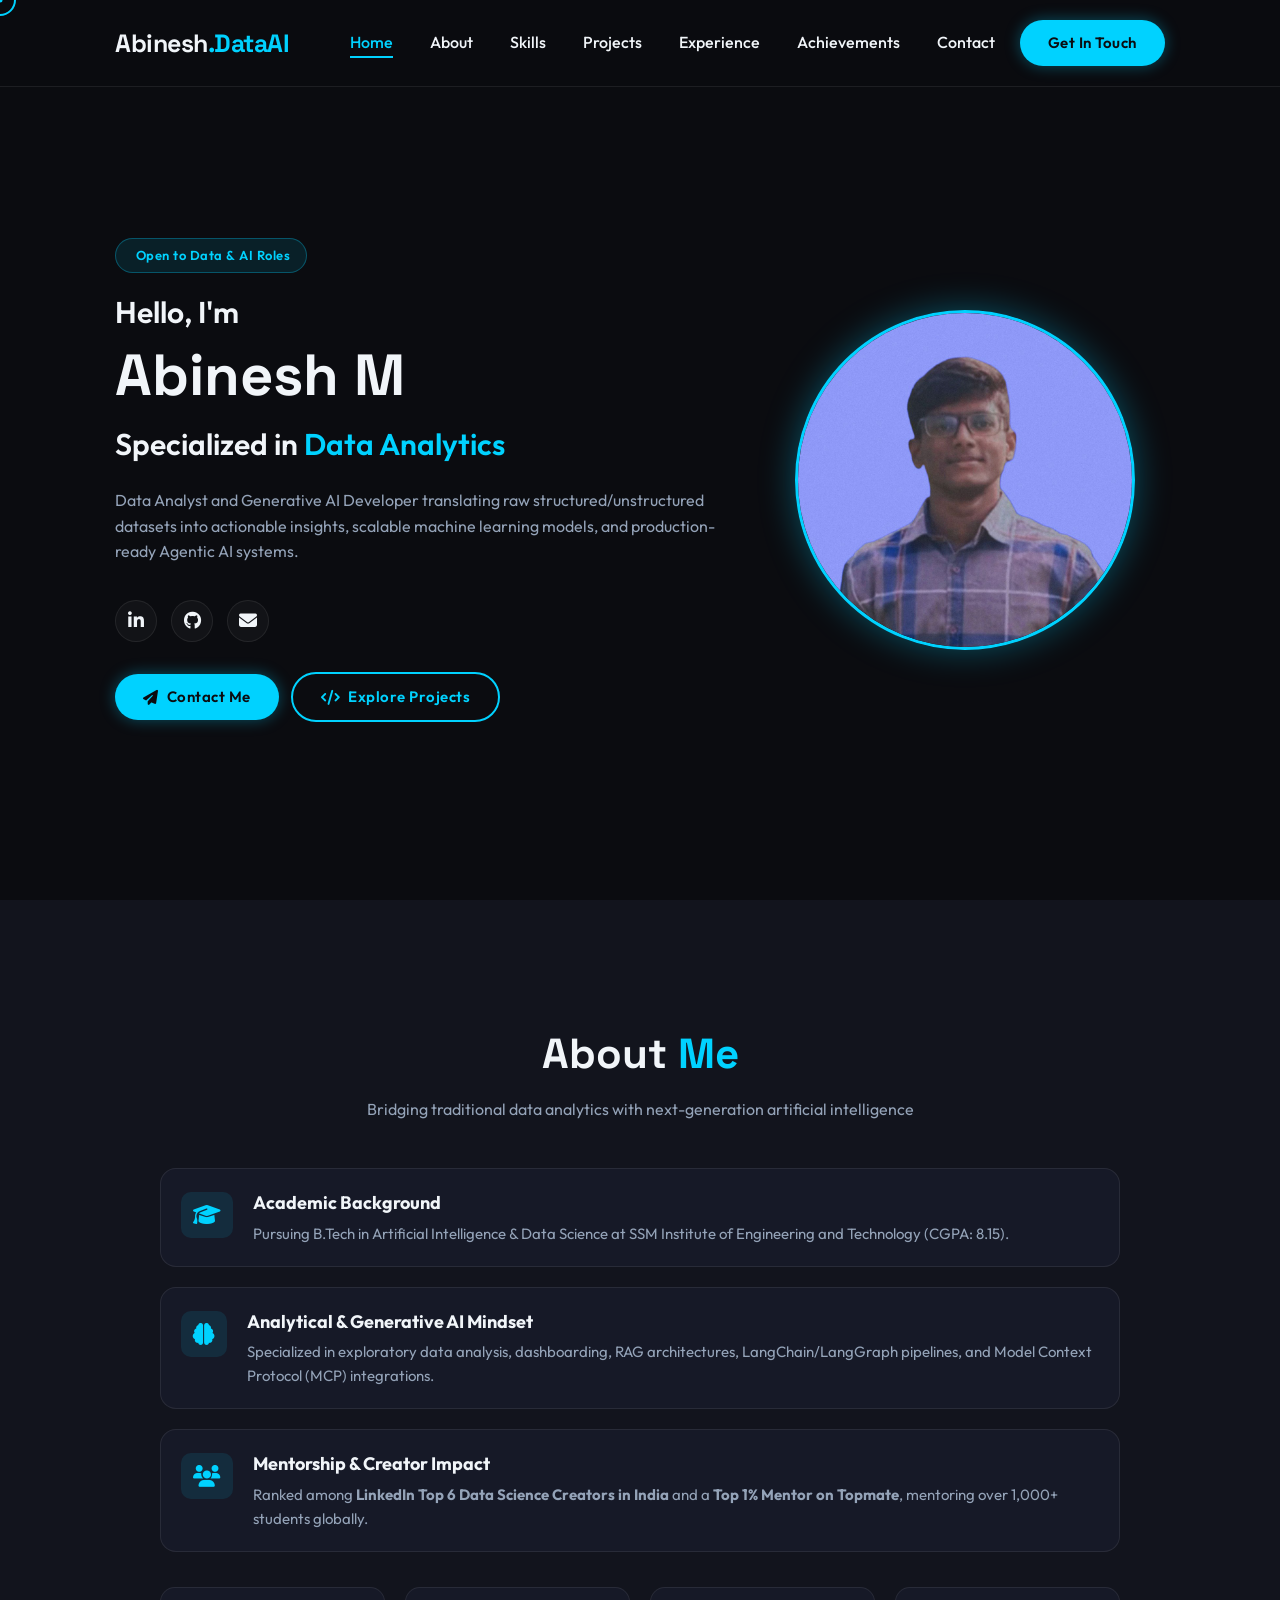
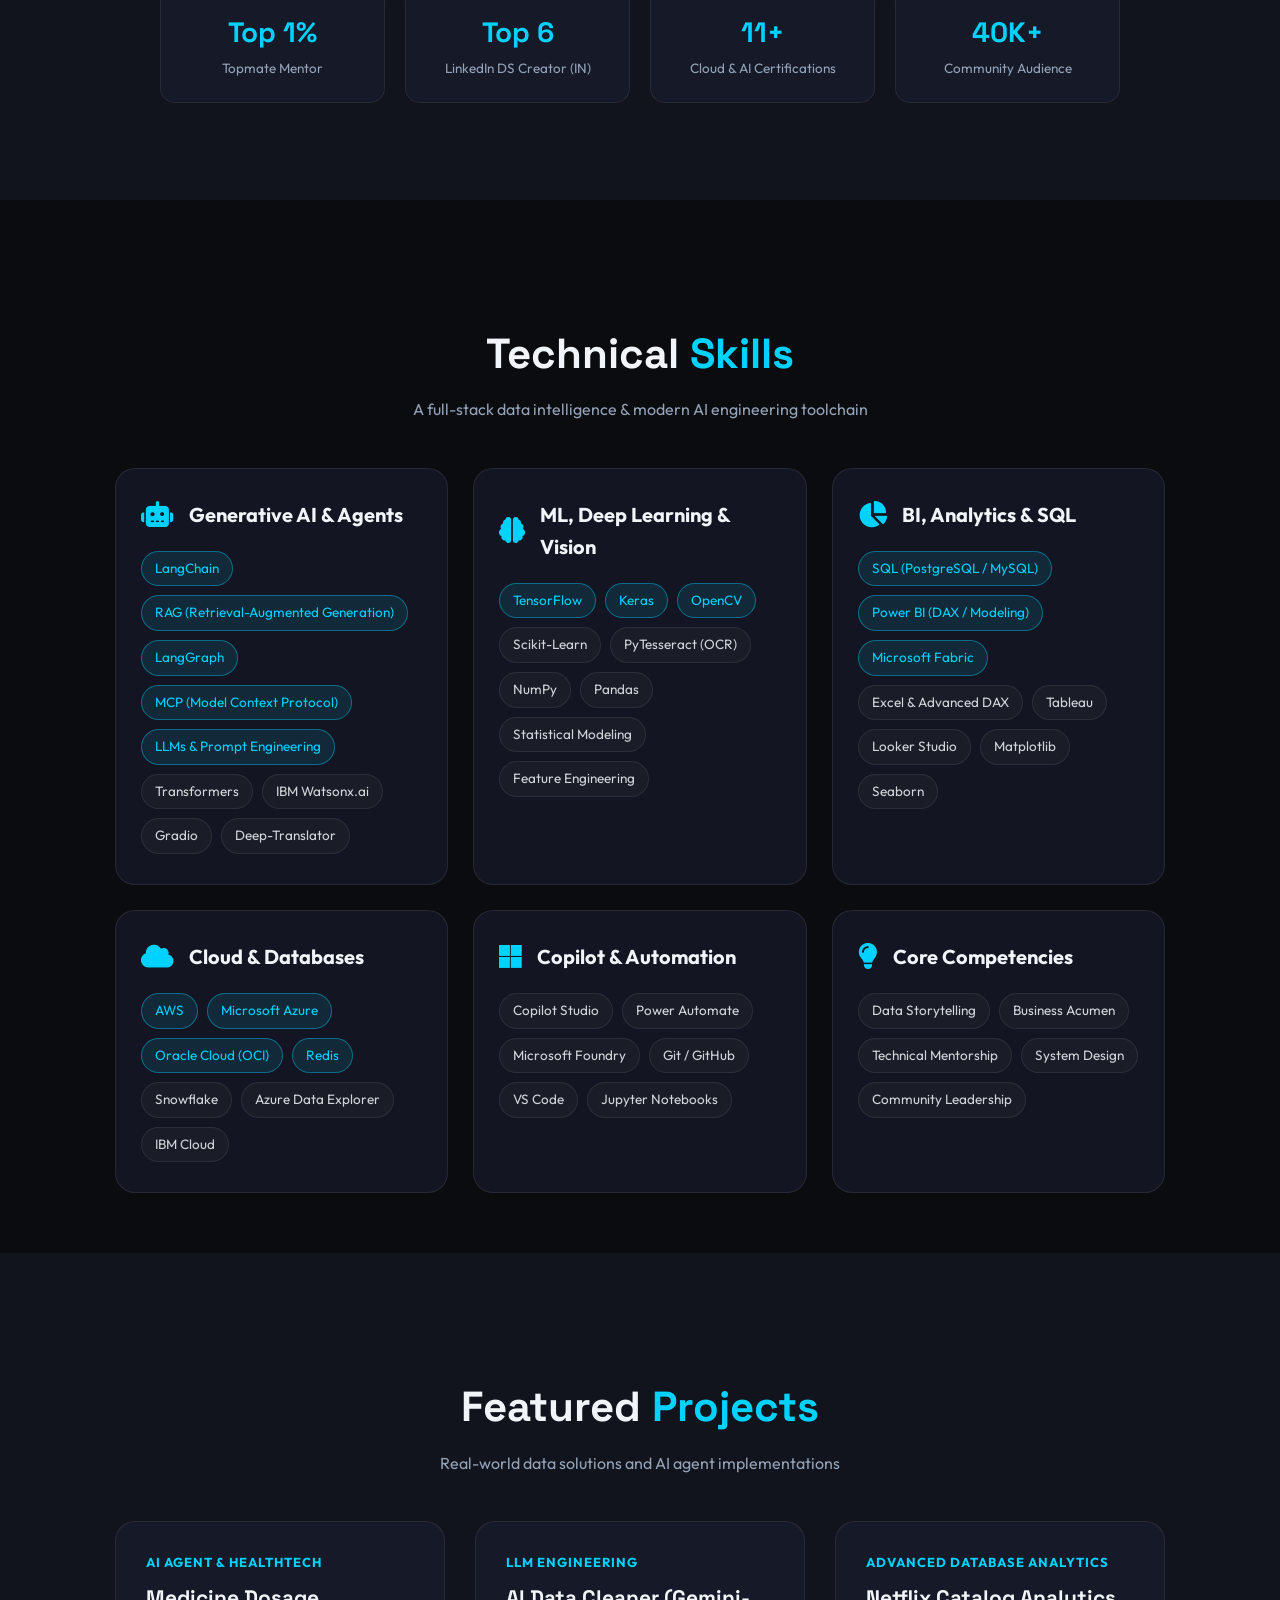
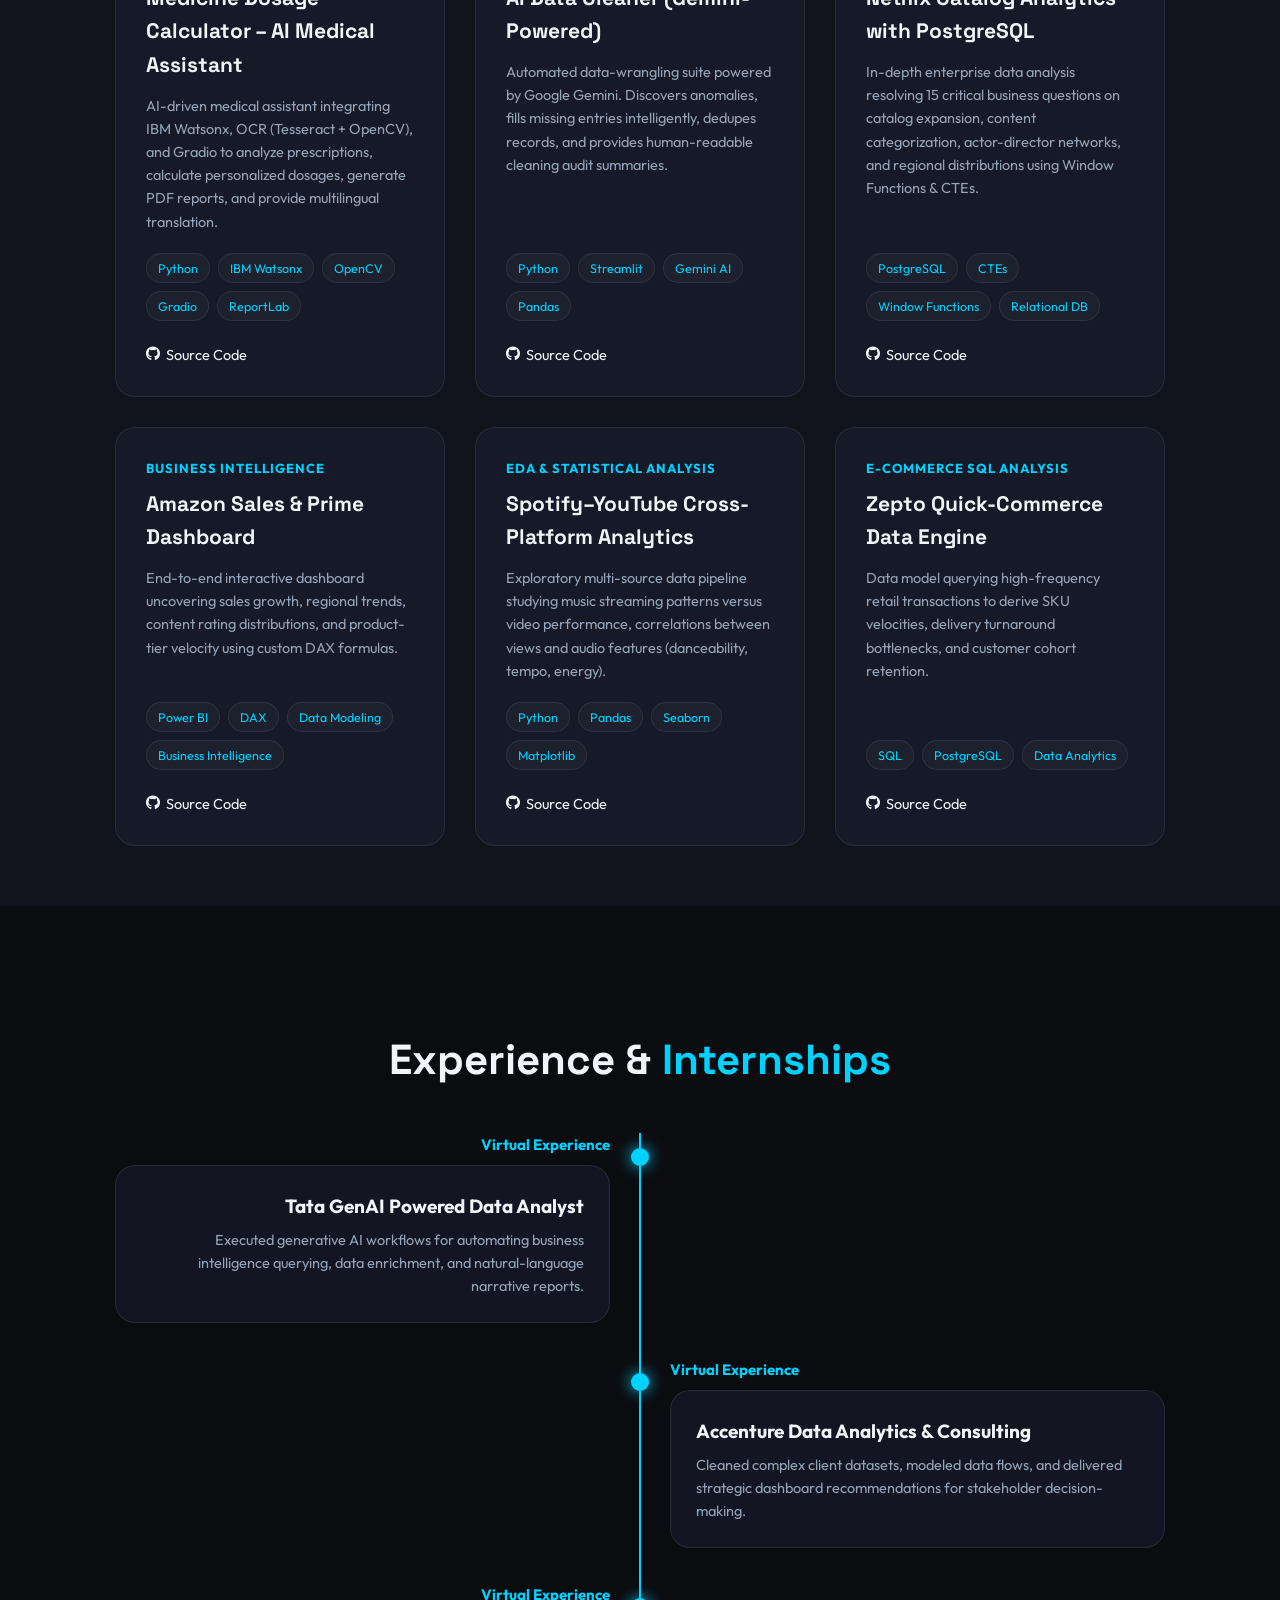
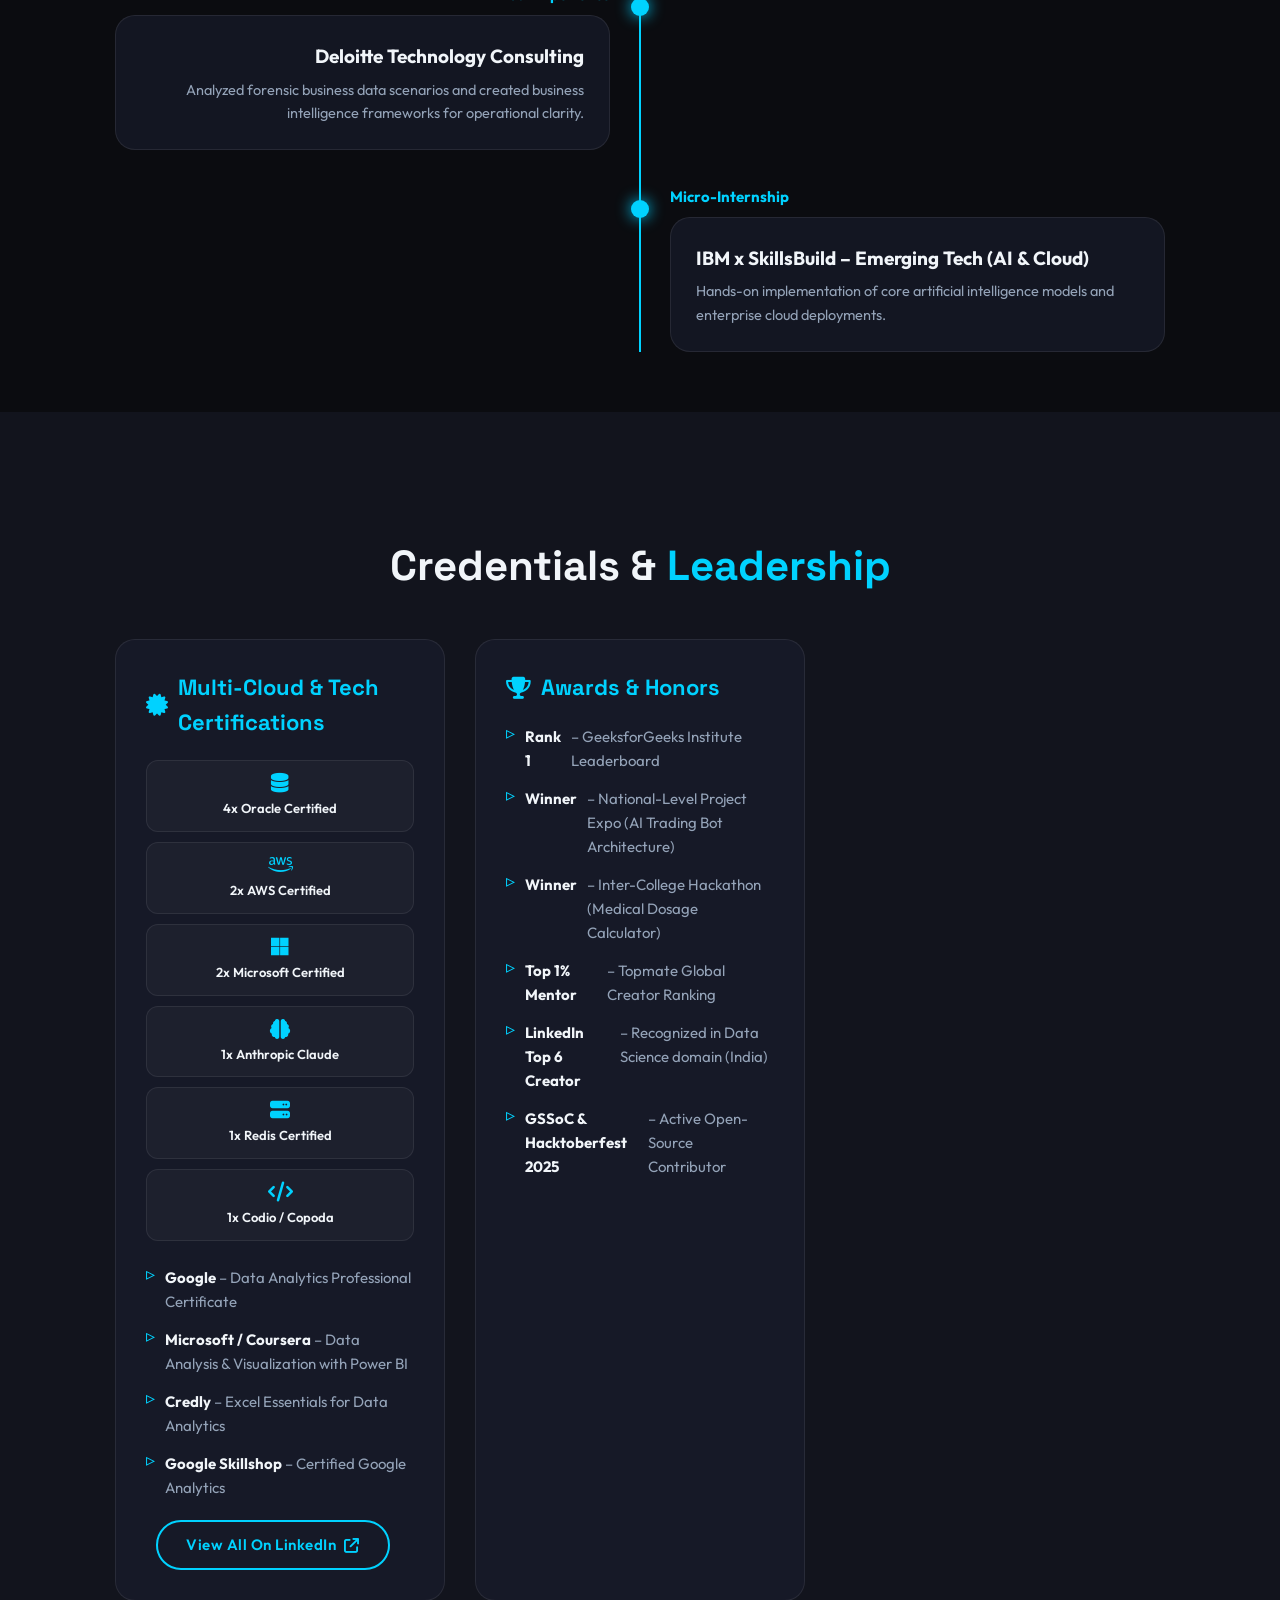
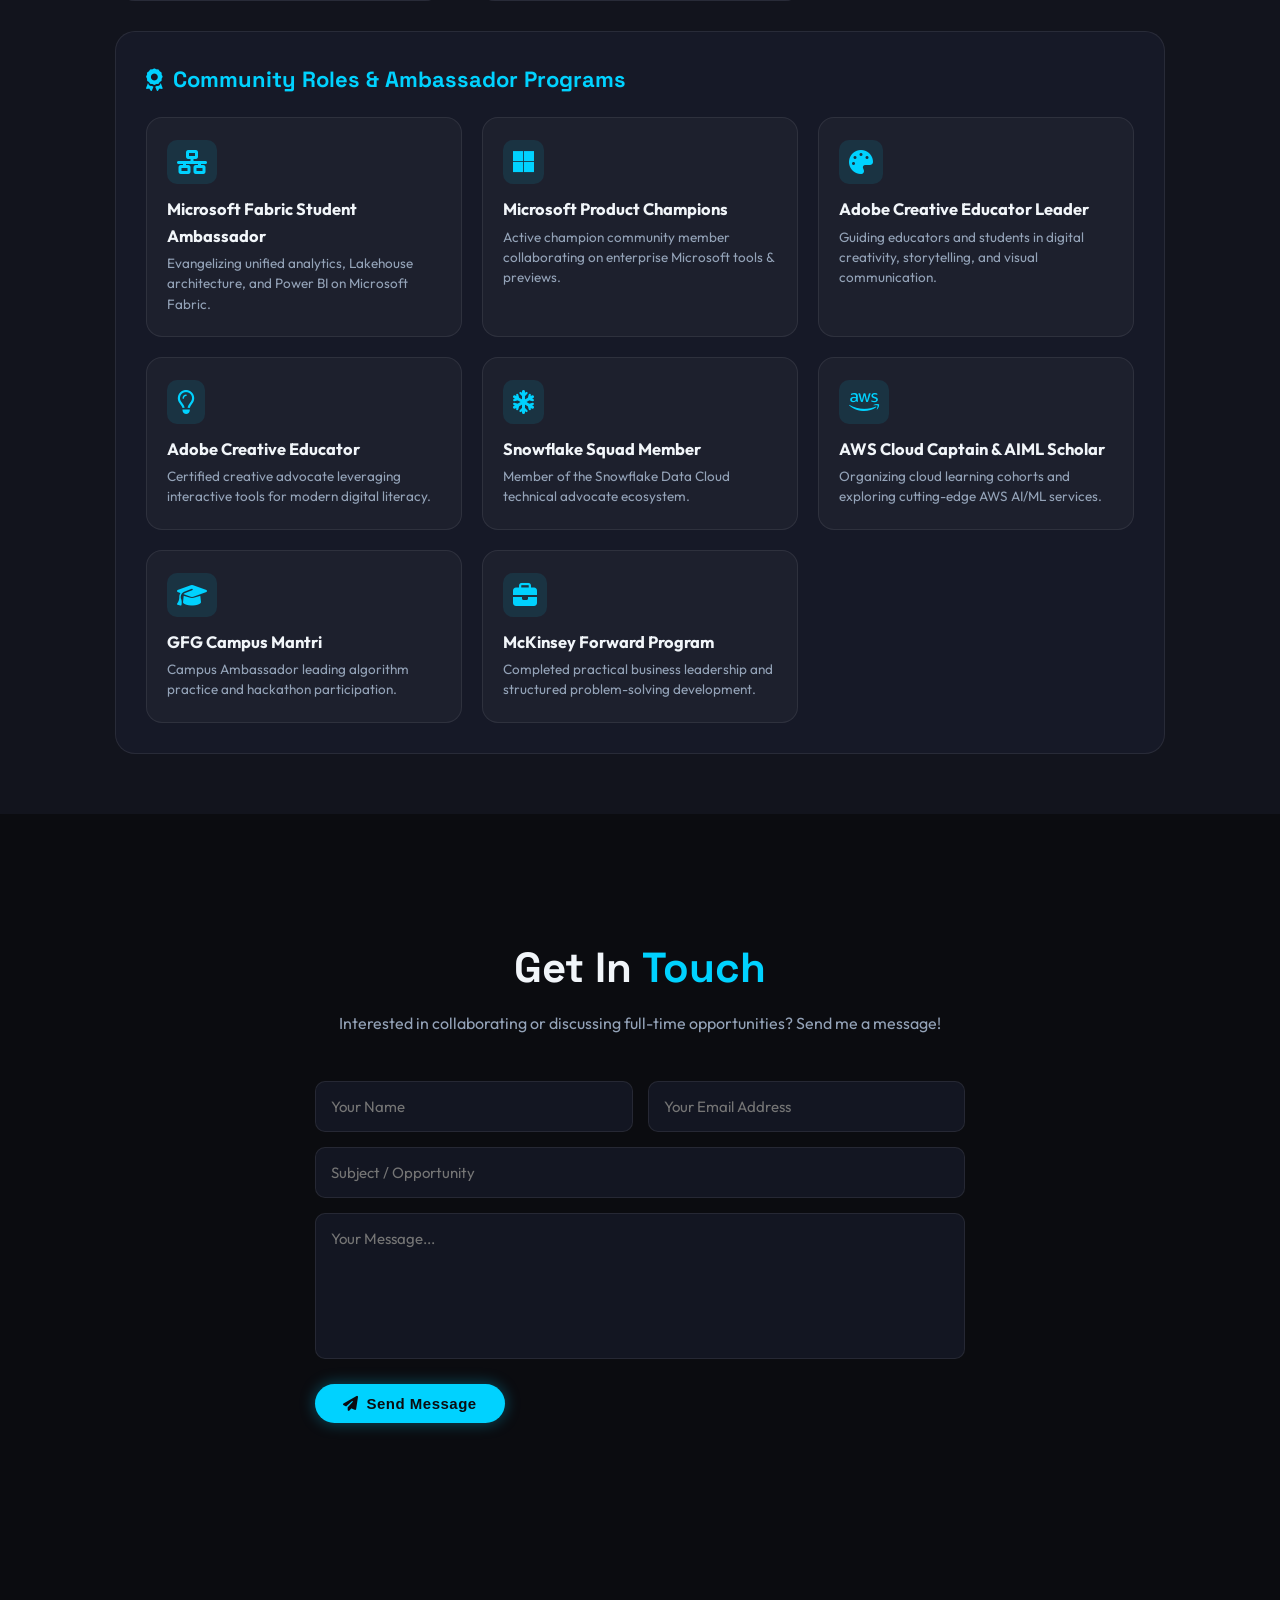
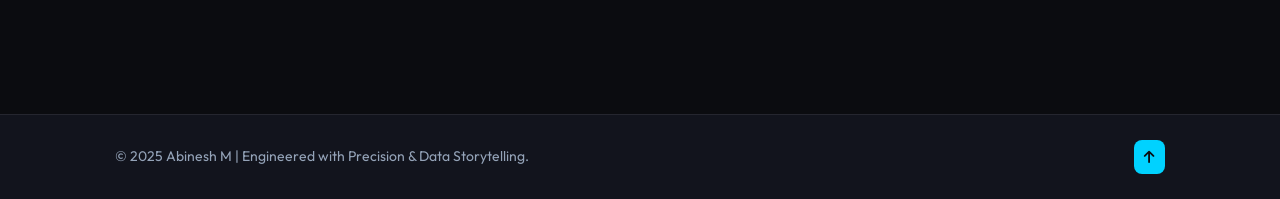
==== commit 407a1aaa: "Update index.html" ====
--- a/index.html
+++ b/index.html
@@ -4,9 +4,9 @@
 <head>
     <meta charset="UTF-8">
     <meta name="viewport" content="width=device-width, initial-scale=1.0">
-    <title>Abinesh M | Data Analyst Portfolio</title>
+    <title>Abinesh M | Data & AI Specialist Portfolio</title>
     <meta name="description"
-        content="Portfolio of Abinesh M, a results-driven Data Analyst specializing in Python, SQL, Power BI, and Machine Learning.">
+        content="Portfolio of Abinesh M, Data Analyst & Generative AI Practitioner specializing in Python, RAG, LangChain, SQL, Power BI, and Cloud Architectures.">
     <link rel="preconnect" href="https://fonts.googleapis.com">
     <link rel="preconnect" href="https://fonts.gstatic.com" crossorigin>
     <link
@@ -15,13 +15,16 @@
     <link rel="stylesheet" href="https://cdnjs.cloudflare.com/ajax/libs/font-awesome/6.4.0/css/all.min.css">
     <style>
         :root {
-            --bg-color: #0f0f16;
-            --second-bg-color: #1a1a2e;
-            --text-color: #ededed;
+            --bg-color: #0b0c10;
+            --second-bg-color: #12141d;
+            --card-bg: rgba(26, 29, 45, 0.65);
+            --text-color: #f1f5f9;
+            --text-muted: #94a3b8;
             --main-color: #00d2ff;
             --accent-color: #3a86ff;
-            --glass-bg: rgba(255, 255, 255, 0.05);
-            --glass-border: rgba(255, 255, 255, 0.1);
+            --badge-bg: rgba(0, 210, 255, 0.1);
+            --glass-bg: rgba(255, 255, 255, 0.03);
+            --glass-border: rgba(255, 255, 255, 0.08);
             --font-primary: 'Outfit', sans-serif;
             --font-secondary: 'Space Grotesk', sans-serif;
         }
@@ -45,6 +48,7 @@
             background: var(--bg-color);
             color: var(--text-color);
             font-family: var(--font-primary);
+            line-height: 1.6;
         }
 
         /* Custom Cursor */
@@ -66,8 +70,8 @@
         }
 
         .cursor-outline {
-            width: 30px;
-            height: 30px;
+            width: 32px;
+            height: 32px;
             border: 2px solid var(--main-color);
         }
 
@@ -78,8 +82,8 @@
             left: 0;
             width: 100%;
             padding: 2rem 9%;
-            background: rgba(15, 15, 22, 0.8);
-            backdrop-filter: blur(10px);
+            background: rgba(11, 12, 16, 0.85);
+            backdrop-filter: blur(12px);
             display: flex;
             justify-content: space-between;
             align-items: center;
@@ -92,6 +96,7 @@
             color: var(--text-color);
             font-weight: 700;
             font-family: var(--font-secondary);
+            letter-spacing: -0.5px;
         }
 
         .highlight {
@@ -99,9 +104,9 @@
         }
 
         .navbar a {
-            font-size: 1.7rem;
+            font-size: 1.6rem;
             color: var(--text-color);
-            margin-left: 4rem;
+            margin-left: 3.5rem;
             font-weight: 500;
             transition: .3s;
             position: relative;
@@ -134,7 +139,7 @@
         }
 
         .menu-icon {
-            font-size: 3.6rem;
+            font-size: 3rem;
             color: var(--text-color);
             display: none;
             margin-left: 2rem;
@@ -143,21 +148,24 @@
 
         /* Buttons */
         .btn {
-            display: inline-block;
-            padding: 1rem 2.8rem;
+            display: inline-flex;
+            align-items: center;
+            gap: .8rem;
+            padding: 1.1rem 2.8rem;
             background: var(--main-color);
             border-radius: 4rem;
-            box-shadow: 0 0 1rem var(--main-color);
-            font-size: 1.6rem;
-            color: var(--bg-color);
-            letter-spacing: .1rem;
+            box-shadow: 0 0 1.5rem rgba(0, 210, 255, 0.35);
+            font-size: 1.5rem;
+            color: #0b0c10;
+            letter-spacing: .05rem;
             font-weight: 600;
-            transition: .5s ease;
+            transition: .4s ease;
         }
 
         .btn:hover {
             box-shadow: none;
-            transform: scale(1.05);
+            transform: translateY(-2px);
+            background: #25d9ff;
         }
 
         .btn-secondary {
@@ -170,69 +178,97 @@
 
         .btn-secondary:hover {
             background: var(--main-color);
-            color: var(--bg-color);
-            box-shadow: 0 0 1rem var(--main-color);
+            color: #0b0c10;
+            box-shadow: 0 0 1.5rem rgba(0, 210, 255, 0.35);
         }
 
         /* Sections */
         section {
             min-height: 100vh;
-            padding: 10rem 9% 2rem;
-        }
-
+            padding: 12rem 9% 6rem;
+        }
+
+        .heading {
+            text-align: center;
+            font-size: 4.2rem;
+            margin-bottom: 4rem;
+            font-family: var(--font-secondary);
+            font-weight: 700;
+        }
+
+        .section-subtitle {
+            text-align: center;
+            font-size: 1.6rem;
+            color: var(--text-muted);
+            margin-top: -3rem;
+            margin-bottom: 4.5rem;
+        }
+
+        /* Hero */
         .home {
             display: flex;
-            justify-content: center;
+            justify-content: space-between;
             align-items: center;
             gap: 5rem;
         }
 
+        .badge-pill {
+            display: inline-block;
+            padding: 0.6rem 1.6rem;
+            background: var(--badge-bg);
+            border: 1px solid rgba(0, 210, 255, 0.3);
+            color: var(--main-color);
+            font-size: 1.3rem;
+            font-weight: 600;
+            border-radius: 2rem;
+            margin-bottom: 1.5rem;
+            letter-spacing: 0.5px;
+        }
+
         .home-content h3 {
-            font-size: 3.2rem;
+            font-size: 3rem;
+            font-weight: 600;
+        }
+
+        .home-content h1 {
+            font-size: 5.8rem;
             font-weight: 700;
-        }
-
-        .home-content h3:nth-of-type(2) {
-            margin-bottom: 2rem;
-        }
-
-        span.typewriter {
-            color: var(--main-color);
-        }
-
-        .home-content h1 {
-            font-size: 5.6rem;
-            font-weight: 700;
-            line-height: 1.3;
+            line-height: 1.2;
             font-family: var(--font-secondary);
+            margin: .5rem 0 1rem;
+        }
+
+        .typewriter {
+            color: var(--main-color);
         }
 
         .home-content p {
             font-size: 1.6rem;
-            margin: 2rem 0 4rem;
-            line-height: 1.6;
+            margin: 2rem 0 3.5rem;
+            color: var(--text-muted);
+            max-width: 600px;
         }
 
         .social-icons a {
             display: inline-flex;
             justify-content: center;
             align-items: center;
-            width: 4rem;
-            height: 4rem;
-            background: transparent;
-            border: .2rem solid var(--main-color);
+            width: 4.2rem;
+            height: 4.2rem;
+            background: var(--glass-bg);
+            border: 1px solid var(--glass-border);
             border-radius: 50%;
-            font-size: 2rem;
-            color: var(--main-color);
-            margin: 3rem 1.5rem 3rem 0;
-            transition: .5s ease;
+            font-size: 1.8rem;
+            color: var(--text-color);
+            margin: 0 1.2rem 3rem 0;
+            transition: .3s ease;
         }
 
         .social-icons a:hover {
             background: var(--main-color);
-            color: var(--bg-color);
-            box-shadow: 0 0 1rem var(--main-color);
-            transform: translateY(-5px);
+            color: #0b0c10;
+            border-color: var(--main-color);
+            transform: translateY(-4px);
         }
 
         .home-img {
@@ -243,14 +279,14 @@
 
         .img-box {
             position: relative;
-            width: 35rem;
-            height: 35rem;
+            width: 34rem;
+            height: 34rem;
             border-radius: 50%;
             display: flex;
             justify-content: center;
             align-items: center;
             background: radial-gradient(circle, var(--second-bg-color) 0%, var(--bg-color) 70%);
-            box-shadow: 0 0 30px var(--main-color);
+            box-shadow: 0 0 35px rgba(0, 210, 255, 0.35);
             animation: floatImage 4s ease-in-out infinite;
         }
 
@@ -259,177 +295,156 @@
             height: 100%;
             border-radius: 50%;
             object-fit: cover;
-            border: 2px solid var(--main-color);
+            border: 3px solid var(--main-color);
         }
 
         @keyframes floatImage {
-            0% { transform: translateY(0); }
-            50% { transform: translateY(-2.4rem); }
-            100% { transform: translateY(0); }
+            0%, 100% { transform: translateY(0); }
+            50% { transform: translateY(-1.8rem); }
         }
 
         /* About Section */
         .about {
             background: var(--second-bg-color);
-            display: flex;
-            flex-direction: column;
-            justify-content: center;
-            align-items: center;
-        }
-
-        .heading {
+        }
+
+        .about-content {
+            max-width: 960px;
+            margin: auto;
+        }
+
+        .about-list {
+            list-style: none;
+            margin-bottom: 3.5rem;
+        }
+
+        .about-list li {
+            display: flex;
+            gap: 2rem;
+            margin-bottom: 2rem;
+            background: var(--card-bg);
+            padding: 2rem;
+            border-radius: 1.6rem;
+            border: 1px solid var(--glass-border);
+        }
+
+        .about-list li i {
+            font-size: 2.2rem;
+            color: var(--main-color);
+            margin-top: 0.3rem;
+            background: var(--badge-bg);
+            padding: 1.2rem;
+            border-radius: 1rem;
+            height: fit-content;
+        }
+
+        .about-list li h4 {
+            font-size: 1.8rem;
+            color: var(--text-color);
+            margin-bottom: .4rem;
+        }
+
+        .about-list li p {
+            font-size: 1.5rem;
+            color: var(--text-muted);
+            margin: 0;
+        }
+
+        .stats-container {
+            display: grid;
+            grid-template-columns: repeat(auto-fit, minmax(180px, 1fr));
+            gap: 2rem;
+            margin: 3.5rem 0;
+        }
+
+        .stat-box {
+            background: var(--card-bg);
+            border: 1px solid var(--glass-border);
+            padding: 2.2rem 1.5rem;
+            border-radius: 1.5rem;
             text-align: center;
-            font-size: 4.5rem;
-            margin-bottom: 3rem;
-            font-family: var(--font-secondary);
-        }
-
-        .about-content {
-            text-align: center;
-            max-width: 800px;
-        }
-
-        .about-text h3 {
-            font-size: 2.6rem;
-            margin-bottom: 2rem;
-        }
-
-        .about-text p {
-            font-size: 1.6rem;
-            margin-bottom: 2rem;
-            line-height: 1.8;
-        }
-
-        .stats-container {
-            display: flex;
-            justify-content: center;
-            gap: 3rem;
-            margin: 3rem 0;
-            flex-wrap: wrap;
-        }
-
-        .stat-box {
-            background: var(--glass-bg);
-            border: 1px solid var(--glass-border);
-            padding: 2rem;
-            border-radius: 1rem;
-            min-width: 150px;
             transition: .3s;
         }
 
         .stat-box:hover {
             transform: translateY(-5px);
-            background: rgba(255, 255, 255, 0.1);
+            border-color: var(--main-color);
         }
 
         .stat-box h3 {
-            font-size: 3rem;
-            color: var(--main-color);
-            margin-bottom: 0.5rem;
+            font-size: 2.8rem;
+            color: var(--main-color);
+            font-family: var(--font-secondary);
+            margin-bottom: 0.3rem;
         }
 
         .stat-box p {
-            font-size: 1.4rem;
-            margin: 0;
-        }
-
-        .about-list {
-            list-style: none;
-            text-align: left;
-            margin-bottom: 3rem;
-        }
-
-        .about-list li {
-            display: flex;
-            gap: 2rem;
-            margin-bottom: 2rem;
-            align-items: flex-start;
-        }
-
-        .about-list li i {
-            font-size: 2.4rem;
-            color: var(--main-color);
-            margin-top: 0.5rem;
-            background: var(--glass-bg);
-            padding: 1rem;
-            border-radius: 50%;
-            border: 1px solid var(--glass-border);
-        }
-
-        .about-list li h4 {
-            font-size: 1.8rem;
-            color: var(--main-color);
-            margin-bottom: 0.5rem;
-        }
-
-        .about-list li p {
-            font-size: 1.6rem;
-            line-height: 1.6;
-            margin: 0;
-        }
-
-        /* Education Section */
-        .education {
-            background: var(--second-bg-color);
+            font-size: 1.35rem;
+            color: var(--text-muted);
         }
 
         /* Skills Section */
-        .skills {
-            background: var(--bg-color);
-        }
-
         .skills-container {
             display: grid;
-            grid-template-columns: repeat(auto-fit, minmax(300px, 1fr));
-            gap: 3rem;
-            justify-content: center;
+            grid-template-columns: repeat(auto-fit, minmax(320px, 1fr));
+            gap: 2.5rem;
         }
 
         .skills-box {
-            background: var(--second-bg-color);
-            padding: 3rem 2rem;
+            background: var(--card-bg);
+            padding: 3rem 2.5rem;
             border-radius: 2rem;
-            text-align: center;
             border: 1px solid var(--glass-border);
-            transition: .5s ease;
+            transition: .4s ease;
         }
 
         .skills-box:hover {
-            transform: translateY(-10px);
+            transform: translateY(-6px);
             border-color: var(--main-color);
-            box-shadow: 0 0 20px rgba(0, 210, 255, 0.2);
-        }
-
-        .skills-box i {
-            font-size: 5rem;
-            color: var(--main-color);
+            box-shadow: 0 0 25px rgba(0, 210, 255, 0.15);
+        }
+
+        .skills-header {
+            display: flex;
+            align-items: center;
+            gap: 1.5rem;
             margin-bottom: 2rem;
         }
 
-        .skills-box h3 {
-            font-size: 2.4rem;
-            margin-bottom: 2rem;
+        .skills-header i {
+            font-size: 2.6rem;
+            color: var(--main-color);
+        }
+
+        .skills-header h3 {
+            font-size: 2rem;
         }
 
         .skills-list {
             display: flex;
             flex-wrap: wrap;
-            gap: 1rem;
-            justify-content: center;
+            gap: .9rem;
         }
 
         .skills-list span {
             background: var(--glass-bg);
             border: 1px solid var(--glass-border);
-            padding: .6rem 1.4rem;
+            padding: .6rem 1.3rem;
             border-radius: 2rem;
-            font-size: 1.4rem;
+            font-size: 1.35rem;
             transition: .3s;
+            color: #d1d5db;
+        }
+
+        .skills-list span.highlight-skill {
+            border-color: rgba(0, 210, 255, 0.4);
+            color: var(--main-color);
+            background: var(--badge-bg);
         }
 
         .skills-list span:hover {
             background: var(--main-color);
-            color: var(--bg-color);
+            color: #0b0c10;
             border-color: var(--main-color);
         }
 
@@ -445,57 +460,63 @@
         }
 
         .project-box {
-            background: var(--bg-color);
+            background: var(--card-bg);
             border-radius: 2rem;
+            border: 1px solid var(--glass-border);
+            transition: .4s ease;
+            display: flex;
+            flex-direction: column;
             overflow: hidden;
-            border: 1px solid var(--glass-border);
-            transition: .5s ease;
         }
 
         .project-box:hover {
-            transform: translateY(-10px);
+            transform: translateY(-8px);
             border-color: var(--main-color);
-            box-shadow: 0 0 20px rgba(0, 210, 255, 0.2);
+            box-shadow: 0 0 25px rgba(0, 210, 255, 0.18);
         }
 
         .project-info {
             padding: 3rem;
+            display: flex;
+            flex-direction: column;
+            flex: 1;
         }
 
         .project-info h4 {
-            font-size: 1.4rem;
+            font-size: 1.3rem;
             color: var(--main-color);
             text-transform: uppercase;
             letter-spacing: .1rem;
-            margin-bottom: 1rem;
+            margin-bottom: 0.8rem;
         }
 
         .project-info h3 {
-            font-size: 2.2rem;
-            margin-bottom: 1.5rem;
+            font-size: 2.1rem;
+            margin-bottom: 1.2rem;
             font-family: var(--font-secondary);
         }
 
         .project-info p {
-            font-size: 1.5rem;
-            line-height: 1.7;
+            font-size: 1.45rem;
+            color: var(--text-muted);
+            line-height: 1.6;
             margin-bottom: 2rem;
-            color: rgba(237, 237, 237, 0.8);
+            flex: 1;
         }
 
         .tech-stack {
             display: flex;
             flex-wrap: wrap;
             gap: .8rem;
-            margin-bottom: 2rem;
+            margin-bottom: 2.2rem;
         }
 
         .tech-stack span {
             background: var(--glass-bg);
             border: 1px solid var(--glass-border);
-            padding: .4rem 1.2rem;
+            padding: .4rem 1.1rem;
             border-radius: 2rem;
-            font-size: 1.3rem;
+            font-size: 1.25rem;
             color: var(--main-color);
         }
 
@@ -505,11 +526,11 @@
         }
 
         .project-links a {
-            font-size: 1.5rem;
+            font-size: 1.45rem;
             color: var(--text-color);
             display: flex;
             align-items: center;
-            gap: .5rem;
+            gap: .6rem;
             transition: .3s;
         }
 
@@ -517,14 +538,9 @@
             color: var(--main-color);
         }
 
-        /* Experience Section */
-        .experience {
-            background: var(--bg-color);
-        }
-
-        /* Timeline */
+        /* Timeline (Education & Experience) */
         .timeline-items {
-            max-width: 1200px;
+            max-width: 1100px;
             margin: auto;
             display: flex;
             flex-direction: column;
@@ -544,7 +560,7 @@
 
         .timeline-item {
             width: 100%;
-            margin-bottom: 40px;
+            margin-bottom: 3.5rem;
             position: relative;
         }
 
@@ -562,85 +578,107 @@
         }
 
         .timeline-dot {
-            height: 21px;
-            width: 21px;
+            height: 18px;
+            width: 18px;
             background-color: var(--main-color);
-            box-shadow: 0 0 25px var(--main-color), 0 0 50px var(--main-color);
+            box-shadow: 0 0 15px var(--main-color);
             position: absolute;
-            left: calc(50% - 8px);
+            left: calc(50% - 9px);
             border-radius: 50%;
-            top: 10px;
+            top: 15px;
         }
 
         .timeline-date {
-            font-size: 20px;
-            font-weight: 800;
-            color: white;
-            margin: 6px 0 15px;
+            font-size: 1.5rem;
+            font-weight: 700;
+            color: var(--main-color);
+            margin-bottom: 0.8rem;
         }
 
         .timeline-content {
-            background-color: var(--second-bg-color);
+            background: var(--card-bg);
             border: 1px solid var(--glass-border);
-            padding: 30px;
-            border-radius: 4rem;
-            cursor: pointer;
-            transition: 0.3s ease-in-out;
+            padding: 2.5rem;
+            border-radius: 2rem;
+            transition: .3s ease;
         }
 
         .timeline-content:hover {
-            transform: scale(1.05);
-            box-shadow: 0 0 25px var(--glass-border);
+            transform: scale(1.02);
+            border-color: var(--main-color);
         }
 
         .timeline-content h3 {
-            font-size: 20px;
-            color: var(--main-color);
-            margin: 0 0 10px;
-            font-weight: 500;
+            font-size: 1.9rem;
+            margin-bottom: .6rem;
+        }
+
+        .timeline-content h3 a {
+            color: var(--text-color);
+            transition: .3s;
+        }
+
+        .timeline-content h3 a:hover {
+            color: var(--main-color);
         }
 
         .timeline-content p {
-            color: white;
-            font-size: 16px;
-            font-weight: 300;
-            line-height: 22px;
-        }
-
-        .cert-header-link {
-            color: var(--main-color);
-            text-decoration: none;
-        }
-
-        .cert-header-link:hover {
-            text-decoration: underline;
-        }
-
-        /* Achievements Section */
+            color: var(--text-muted);
+            font-size: 1.45rem;
+        }
+
+        /* Achievements & Certifications Grid */
         .achievements {
             background: var(--second-bg-color);
         }
 
         .achievements-container {
             display: grid;
-            grid-template-columns: repeat(auto-fit, minmax(300px, 1fr));
+            grid-template-columns: repeat(auto-fit, minmax(320px, 1fr));
             gap: 3rem;
         }
 
         .achievement-category {
-            background: var(--bg-color);
+            background: var(--card-bg);
             padding: 3rem;
             border-radius: 2rem;
             border: 1px solid var(--glass-border);
         }
 
         .achievement-category h3 {
-            font-size: 2.4rem;
+            font-size: 2.2rem;
             margin-bottom: 2rem;
             color: var(--main-color);
             display: flex;
             align-items: center;
             gap: 1rem;
+            font-family: var(--font-secondary);
+        }
+
+        /* Multi-Cloud Summary Badges */
+        .cert-summary-grid {
+            display: grid;
+            grid-template-columns: repeat(auto-fit, minmax(130px, 1fr));
+            gap: 1rem;
+            margin-bottom: 2.5rem;
+        }
+
+        .cert-badge-box {
+            background: var(--glass-bg);
+            border: 1px solid var(--glass-border);
+            padding: 1.2rem;
+            border-radius: 1.2rem;
+            text-align: center;
+            font-size: 1.3rem;
+            font-weight: 600;
+            color: var(--text-color);
+        }
+
+        .cert-badge-box i {
+            display: block;
+            font-size: 2rem;
+            color: var(--main-color);
+            margin-bottom: 0.5rem;
         }
 
         .achievement-list {
@@ -648,23 +686,28 @@
         }
 
         .achievement-list li {
-            font-size: 1.6rem;
-            margin-bottom: 1.5rem;
+            font-size: 1.5rem;
+            margin-bottom: 1.4rem;
             display: flex;
             align-items: flex-start;
             gap: 1rem;
+            color: var(--text-muted);
+        }
+
+        .achievement-list li strong {
+            color: var(--text-color);
         }
 
         .achievement-list li::before {
             content: '▹';
             color: var(--main-color);
-            font-size: 2rem;
-            line-height: 1.6rem;
+            font-size: 1.8rem;
+            line-height: 1.5rem;
             flex-shrink: 0;
         }
 
         .achievement-list li a {
-            color: var(--text-color);
+            color: var(--text-muted);
             transition: .3s;
         }
 
@@ -672,91 +715,93 @@
             color: var(--main-color);
         }
 
-        .see-all-btn {
-            margin-top: 2rem;
-        }
-
-        /* Roles/Ambassadors Section */
+        /* Community Roles Grid */
         .roles-grid {
             display: grid;
-            grid-template-columns: repeat(auto-fit, minmax(220px, 1fr));
+            grid-template-columns: repeat(auto-fit, minmax(260px, 1fr));
             gap: 2rem;
-            margin-top: 1rem;
+            margin-top: 1.5rem;
         }
 
         .role-card {
             background: var(--glass-bg);
             border: 1px solid var(--glass-border);
-            border-radius: 1.5rem;
-            padding: 2rem;
-            text-align: center;
+            border-radius: 1.6rem;
+            padding: 2.2rem 2rem;
             transition: .3s ease;
+            display: flex;
+            flex-direction: column;
+            align-items: flex-start;
+            text-align: left;
         }
 
         .role-card:hover {
             border-color: var(--main-color);
             transform: translateY(-5px);
-            box-shadow: 0 0 15px rgba(0,210,255,0.15);
-        }
-
-        .role-card i {
-            font-size: 3rem;
-            color: var(--main-color);
-            margin-bottom: 1rem;
+            box-shadow: 0 0 20px rgba(0, 210, 255, 0.15);
+        }
+
+        .role-card .role-icon {
+            font-size: 2.4rem;
+            color: var(--main-color);
+            margin-bottom: 1.2rem;
+            background: var(--badge-bg);
+            padding: 1rem;
+            border-radius: 1rem;
         }
 
         .role-card h4 {
-            font-size: 1.6rem;
-            margin-bottom: .5rem;
+            font-size: 1.65rem;
+            margin-bottom: .4rem;
+            color: var(--text-color);
+        }
+
+        .role-card h4 a {
+            color: inherit;
+        }
+
+        .role-card h4 a:hover {
             color: var(--main-color);
         }
 
         .role-card p {
-            font-size: 1.4rem;
-            color: rgba(237,237,237,0.75);
+            font-size: 1.35rem;
+            color: var(--text-muted);
+            line-height: 1.5;
         }
 
         /* Contact Section */
-        .contact {
-            background: var(--bg-color);
-        }
-
         .contact-form {
-            max-width: 70rem;
-            margin: 1rem auto;
-            text-align: center;
-            margin-bottom: 3rem;
+            max-width: 65rem;
+            margin: 0 auto;
         }
 
         .contact-form .input-box {
             display: flex;
-            justify-content: space-between;
-            flex-wrap: wrap;
-        }
-
-        .contact-form .input-box input,
+            gap: 1.5rem;
+            margin-bottom: 1.5rem;
+        }
+
+        .contact-form input,
         .contact-form textarea {
             width: 100%;
             padding: 1.5rem;
-            font-size: 1.6rem;
+            font-size: 1.5rem;
             color: var(--text-color);
-            background: var(--second-bg-color);
-            border-radius: .8rem;
-            margin: .7rem 0;
+            background: var(--card-bg);
+            border-radius: 1rem;
             border: 1px solid var(--glass-border);
-        }
-
-        .contact-form .input-box input {
-            width: 49%;
+            font-family: inherit;
+        }
+
+        .contact-form input:focus,
+        .contact-form textarea:focus {
+            border-color: var(--main-color);
         }
 
         .contact-form textarea {
             resize: none;
-        }
-
-        .contact-form .btn {
-            margin-top: 2rem;
-            cursor: pointer;
+            margin-bottom: 2rem;
         }
 
         /* Footer */
@@ -764,35 +809,29 @@
             display: flex;
             justify-content: space-between;
             align-items: center;
-            flex-wrap: wrap;
-            padding: 2rem 9%;
+            padding: 2.5rem 9%;
             background: var(--second-bg-color);
-        }
-
-        .footer-text p {
-            font-size: 1.6rem;
+            border-top: 1px solid var(--glass-border);
+            font-size: 1.4rem;
+            color: var(--text-muted);
         }
 
         .footer-iconTop a {
             display: inline-flex;
             justify-content: center;
             align-items: center;
-            padding: .8rem;
+            padding: 1rem;
             background: var(--main-color);
             border-radius: .8rem;
-            transition: .5s ease;
+            color: #0b0c10;
+            transition: .3s ease;
         }
 
         .footer-iconTop a:hover {
-            box-shadow: 0 0 1rem var(--main-color);
-        }
-
-        .footer-iconTop a i {
-            font-size: 2.4rem;
-            color: var(--bg-color);
-        }
-
-        /* Scroll Animation */
+            transform: translateY(-3px);
+        }
+
+        /* Scroll Animations */
         .home-content,
         .heading,
         .img-box,
@@ -801,73 +840,51 @@
         .project-box,
         .timeline-item,
         .achievement-category,
-        .contact-form,
-        .role-card {
+        .contact-form {
             opacity: 0;
-            transform: translateY(50px);
-            transition: all 1s ease-out;
-            filter: blur(5px);
+            transform: translateY(40px);
+            transition: all 0.8s cubic-bezier(0.16, 1, 0.3, 1);
         }
 
         .show {
             opacity: 1;
             transform: translateY(0);
-            filter: blur(0);
-        }
-
-        .skills-box:nth-child(2) { transition-delay: 200ms; }
-        .skills-box:nth-child(3) { transition-delay: 400ms; }
-        .skills-box:nth-child(4) { transition-delay: 600ms; }
-        .skills-box:nth-child(5) { transition-delay: 800ms; }
-        .project-box:nth-child(2) { transition-delay: 200ms; }
-        .project-box:nth-child(3) { transition-delay: 400ms; }
+        }
 
         /* Responsive */
         @media (max-width: 991px) {
-            .header { padding: 2rem 3%; }
-            section { padding: 10rem 3% 2rem; }
-            .home { flex-direction: column; }
-            .home-content { text-align: center; }
-            .home-content h3 { font-size: 2.6rem; }
-            .home-content h1 { font-size: 5rem; }
+            .header { padding: 2rem 5%; }
+            section { padding: 10rem 5% 4rem; }
+            .home { flex-direction: column; text-align: center; }
+            .home-content p { margin: 2rem auto 3rem; }
             .social-icons { justify-content: center; }
         }
 
         @media (max-width: 768px) {
             .menu-icon { display: block; }
-
             .navbar {
                 position: absolute;
                 top: 100%;
                 left: 0;
                 width: 100%;
-                padding: 1rem 3%;
-                background: var(--bg-color);
-                border-top: .1rem solid rgba(0,0,0,.2);
-                box-shadow: 0 .5rem 1rem rgba(0,0,0,.2);
+                padding: 2rem 5%;
+                background: #0b0c10;
+                border-top: 1px solid var(--glass-border);
+                border-bottom: 1px solid var(--glass-border);
                 display: none;
             }
-
             .navbar.active { display: block; }
-            .navbar a { display: block; font-size: 2rem; margin: 3rem 0; }
-
-            .home-img .img-box { width: 25rem; height: 25rem; }
-
-            .timeline-items::before { left: 7px; }
-
-            .timeline-item:nth-child(odd) {
+            .navbar a { display: block; font-size: 1.8rem; margin: 2rem 0; }
+            .timeline-items::before { left: 10px; }
+            .timeline-item:nth-child(odd),
+            .timeline-item:nth-child(even) {
+                padding-left: 35px;
                 padding-right: 0;
                 text-align: left;
             }
-
-            .timeline-item:nth-child(odd),
-            .timeline-item:nth-child(even) {
-                padding-left: 37px;
-            }
-
-            .timeline-dot { left: 0; }
-
-            .contact-form .input-box input { width: 100%; }
+            .timeline-dot { left: 1px; }
+            .contact-form .input-box { flex-direction: column; gap: 0; }
+            .contact-form input { margin-bottom: 1.5rem; }
         }
     </style>
 </head>
@@ -877,7 +894,7 @@
     <div class="cursor-outline" data-cursor-outline></div>
 
     <header class="header">
-        <a href="#" class="logo"><span class="highlight"></span></a>
+        <a href="#" class="logo">Abinesh<span class="highlight">.DataAI</span></a>
 
         <nav class="navbar">
             <a href="#home" class="active">Home</a>
@@ -890,7 +907,7 @@
         </nav>
 
         <div class="header-right">
-            <a href="#contact" class="btn btn-primary">Let's Talk</a>
+            <a href="#contact" class="btn btn-primary">Get In Touch</a>
             <div class="menu-icon" id="menu-icon">
                 <i class="fa-solid fa-bars"></i>
             </div>
@@ -900,27 +917,27 @@
     <!-- HOME -->
     <section class="home" id="home">
         <div class="home-content">
+            <span class="badge-pill"><i class="fa-solid fa-sparkles"></i> Open to Data & AI Roles</span>
             <h3>Hello, I'm</h3>
             <h1>Abinesh M</h1>
-            <h3 class="text-animation">I'm a <span class="typewriter"></span></h3>
-            <p>Transforming raw datasets into clear insights, visual stories, and actionable recommendations. I build
-                data solutions that create real business impact.</p>
+            <h3>Specialized in <span class="typewriter"></span></h3>
+            <p>Data Analyst and Generative AI Developer translating raw structured/unstructured datasets into actionable insights, scalable machine learning models, and production-ready Agentic AI systems.</p>
 
             <div class="social-icons">
-                <a href="https://www.linkedin.com/in/abinesh555" target="_blank"><i class="fa-brands fa-linkedin-in"></i></a>
-                <a href="https://github.com/technicalabinesh" target="_blank"><i class="fa-brands fa-github"></i></a>
-                <a href="mailto:m.abinesh555@gmail.com"><i class="fa-solid fa-envelope"></i></a>
+                <a href="https://www.linkedin.com/in/abinesh555" target="_blank" title="LinkedIn"><i class="fa-brands fa-linkedin-in"></i></a>
+                <a href="https://github.com/technicalabinesh" target="_blank" title="GitHub"><i class="fa-brands fa-github"></i></a>
+                <a href="mailto:m.abinesh555@gmail.com" title="Email"><i class="fa-solid fa-envelope"></i></a>
             </div>
 
             <div class="btn-group">
-                <a href="#contact" class="btn btn-primary">Hire Me</a>
-                <a href="#projects" class="btn btn-secondary">View Work</a>
+                <a href="#contact" class="btn btn-primary"><i class="fa-solid fa-paper-plane"></i> Contact Me</a>
+                <a href="#projects" class="btn btn-secondary"><i class="fa-solid fa-code"></i> Explore Projects</a>
             </div>
         </div>
 
         <div class="home-img">
             <div class="img-box">
-                <img src="profile.jpg" alt="Abinesh M">
+                <img src="profile.jpg" alt="Abinesh M - Data & AI Specialist">
             </div>
         </div>
     </section>
@@ -928,206 +945,200 @@
     <!-- ABOUT -->
     <section class="about" id="about">
         <h2 class="heading">About <span class="highlight">Me</span></h2>
+        <p class="section-subtitle">Bridging traditional data analytics with next-generation artificial intelligence</p>
 
         <div class="about-content">
-            <div class="about-text">
-                <h3>Data Analyst & Storyteller</h3>
-                <ul class="about-list">
-                    <li>
-                        <i class="fa-solid fa-user-graduate"></i>
-                        <div>
-                            <h4>Background</h4>
-                            <p>Hi, I'm Abinesh from Dindigul. I'm currently studying B.Tech in Artificial Intelligence
-                                and Data Science at SSMIET.</p>
-                        </div>
-                    </li>
-                    <li>
-                        <i class="fa-solid fa-chart-line"></i>
-                        <div>
-                            <h4>Passion</h4>
-                            <p>I'm deeply passionate about Data Analytics, and I love exploring data, building
-                                dashboards, and deriving meaningful insights that support decision-making.</p>
-                        </div>
-                    </li>
-                    <li>
-                        <i class="fa-solid fa-rocket"></i>
-                        <div>
-                            <h4>Goal</h4>
-                            <p>I'm continuously improving my skills in Python, SQL, Power BI, and machine learning to
-                                become a strong data professional.</p>
-                        </div>
-                    </li>
-                </ul>
-
-                <div class="stats-container">
-                    <div class="stat-box">
-                        <h3>3x</h3>
-                        <p>Oracle Certified</p>
-                    </div>
-                    <div class="stat-box">
-                        <h3>1000+</h3>
-                        <p>Students Mentored</p>
-                    </div>
-                    <div class="stat-box">
-                        <h3>40K+</h3>
-                        <p>Instagram Community</p>
-                    </div>
-                </div>
-
-                <a href="#contact" class="btn btn-primary">Contact Me</a>
+            <ul class="about-list">
+                <li>
+                    <i class="fa-solid fa-graduation-cap"></i>
+                    <div>
+                        <h4>Academic Background</h4>
+                        <p>Pursuing B.Tech in Artificial Intelligence & Data Science at SSM Institute of Engineering and Technology (CGPA: 8.15).</p>
+                    </div>
+                </li>
+                <li>
+                    <i class="fa-solid fa-brain"></i>
+                    <div>
+                        <h4>Analytical & Generative AI Mindset</h4>
+                        <p>Specialized in exploratory data analysis, dashboarding, RAG architectures, LangChain/LangGraph pipelines, and Model Context Protocol (MCP) integrations.</p>
+                    </div>
+                </li>
+                <li>
+                    <i class="fa-solid fa-users"></i>
+                    <div>
+                        <h4>Mentorship & Creator Impact</h4>
+                        <p>Ranked among <strong>LinkedIn Top 6 Data Science Creators in India</strong> and a <strong>Top 1% Mentor on Topmate</strong>, mentoring over 1,000+ students globally.</p>
+                    </div>
+                </li>
+            </ul>
+
+            <div class="stats-container">
+                <div class="stat-box">
+                    <h3>Top 1%</h3>
+                    <p>Topmate Mentor</p>
+                </div>
+                <div class="stat-box">
+                    <h3>Top 6</h3>
+                    <p>LinkedIn DS Creator (IN)</p>
+                </div>
+                <div class="stat-box">
+                    <h3>11+</h3>
+                    <p>Cloud & AI Certifications</p>
+                </div>
+                <div class="stat-box">
+                    <h3>40K+</h3>
+                    <p>Community Audience</p>
+                </div>
             </div>
         </div>
     </section>
 
-    <!-- EDUCATION -->
-    <section class="education" id="education">
-        <h2 class="heading">My <span class="highlight">Education</span></h2>
-
-        <div class="timeline-items">
-            <div class="timeline-item">
-                <div class="timeline-dot"></div>
-                <div class="timeline-date">2024–2027</div>
-                <div class="timeline-content">
-                    <h3>SSM Institute of Engineering and Technology</h3>
-                    <p>Bachelor of Engineering</p>
-                    <p>Current Semester: 4th</p>
-                    <p>CGPA: 8.15</p>
-                </div>
-            </div>
-
-            <div class="timeline-item">
-                <div class="timeline-dot"></div>
-                <div class="timeline-date">2023</div>
-                <div class="timeline-content">
-                    <h3>Sri Krishna Matric Hr Sec School, Oddanchatram</h3>
-                    <p>Higher Secondary (Bio-Maths)</p>
-                    <p>Percentage: 86%</p>
-                </div>
-            </div>
+    <!-- SKILLS -->
+    <section class="skills" id="skills">
+        <h2 class="heading">Technical <span class="highlight">Skills</span></h2>
+        <p class="section-subtitle">A full-stack data intelligence & modern AI engineering toolchain</p>
+
+        <div class="skills-container">
+
+            <!-- Generative AI & LLM Systems -->
+            <div class="skills-box">
+                <div class="skills-header">
+                    <i class="fa-solid fa-robot"></i>
+                    <h3>Generative AI & Agents</h3>
+                </div>
+                <div class="skills-list">
+                    <span class="highlight-skill">LangChain</span>
+                    <span class="highlight-skill">RAG (Retrieval-Augmented Generation)</span>
+                    <span class="highlight-skill">LangGraph</span>
+                    <span class="highlight-skill">MCP (Model Context Protocol)</span>
+                    <span class="highlight-skill">LLMs & Prompt Engineering</span>
+                    <span>Transformers</span>
+                    <span>IBM Watsonx.ai</span>
+                    <span>Gradio</span>
+                    <span>Deep-Translator</span>
+                </div>
+            </div>
+
+            <!-- Machine Learning & Deep Learning -->
+            <div class="skills-box">
+                <div class="skills-header">
+                    <i class="fa-solid fa-brain"></i>
+                    <h3>ML, Deep Learning & Vision</h3>
+                </div>
+                <div class="skills-list">
+                    <span class="highlight-skill">TensorFlow</span>
+                    <span class="highlight-skill">Keras</span>
+                    <span class="highlight-skill">OpenCV</span>
+                    <span>Scikit-Learn</span>
+                    <span>PyTesseract (OCR)</span>
+                    <span>NumPy</span>
+                    <span>Pandas</span>
+                    <span>Statistical Modeling</span>
+                    <span>Feature Engineering</span>
+                </div>
+            </div>
+
+            <!-- Data Analytics & BI -->
+            <div class="skills-box">
+                <div class="skills-header">
+                    <i class="fa-solid fa-chart-pie"></i>
+                    <h3>BI, Analytics & SQL</h3>
+                </div>
+                <div class="skills-list">
+                    <span class="highlight-skill">SQL (PostgreSQL / MySQL)</span>
+                    <span class="highlight-skill">Power BI (DAX / Modeling)</span>
+                    <span class="highlight-skill">Microsoft Fabric</span>
+                    <span>Excel & Advanced DAX</span>
+                    <span>Tableau</span>
+                    <span>Looker Studio</span>
+                    <span>Matplotlib</span>
+                    <span>Seaborn</span>
+                </div>
+            </div>
+
+            <!-- Cloud & Enterprise Platforms -->
+            <div class="skills-box">
+                <div class="skills-header">
+                    <i class="fa-solid fa-cloud"></i>
+                    <h3>Cloud & Databases</h3>
+                </div>
+                <div class="skills-list">
+                    <span class="highlight-skill">AWS</span>
+                    <span class="highlight-skill">Microsoft Azure</span>
+                    <span class="highlight-skill">Oracle Cloud (OCI)</span>
+                    <span class="highlight-skill">Redis</span>
+                    <span>Snowflake</span>
+                    <span>Azure Data Explorer</span>
+                    <span>IBM Cloud</span>
+                </div>
+            </div>
+
+            <!-- Microsoft & Automation Stack -->
+            <div class="skills-box">
+                <div class="skills-header">
+                    <i class="fa-brands fa-microsoft"></i>
+                    <h3>Copilot & Automation</h3>
+                </div>
+                <div class="skills-list">
+                    <span>Copilot Studio</span>
+                    <span>Power Automate</span>
+                    <span>Microsoft Foundry</span>
+                    <span>Git / GitHub</span>
+                    <span>VS Code</span>
+                    <span>Jupyter Notebooks</span>
+                </div>
+            </div>
+
+            <!-- Soft & Professional Skills -->
+            <div class="skills-box">
+                <div class="skills-header">
+                    <i class="fa-solid fa-lightbulb"></i>
+                    <h3>Core Competencies</h3>
+                </div>
+                <div class="skills-list">
+                    <span>Data Storytelling</span>
+                    <span>Business Acumen</span>
+                    <span>Technical Mentorship</span>
+                    <span>System Design</span>
+                    <span>Community Leadership</span>
+                </div>
+            </div>
+
         </div>
     </section>
 
-    <!-- SKILLS -->
-    <section class="skills" id="skills">
-        <h2 class="heading">My <span class="highlight">Skills</span></h2>
-
-        <div class="skills-container">
-            <!-- Programming & Libraries -->
-            <div class="skills-box">
-                <i class="fa-solid fa-code"></i>
-                <h3>Programming & Libraries</h3>
-                <div class="skills-list">
-                    <span>Python</span>
-                    <span>Pandas</span>
-                    <span>NumPy</span>
-                    <span>Matplotlib</span>
-                    <span>Seaborn</span>
-                    <span>Scikit-learn</span>
-                    <span>Gradio</span>
-                    <span>RapidFuzz</span>
-                    <span>Deep-Translator</span>
-                    <span>ReportLab</span>
-                    <span>ibm-watsonx-ai</span>
-                    <span>Pillow</span>
-                    <span>pytesseract</span>
-                    <span>opencv-python</span>
-                </div>
-            </div>
-
-            <!-- Database & BI Tools -->
-            <div class="skills-box">
-                <i class="fa-solid fa-database"></i>
-                <h3>Database & BI Tools</h3>
-                <div class="skills-list">
-                    <span>SQL</span>
-                    <span>Excel</span>
-                    <span>Power BI</span>
-                    <span>Tableau</span>
-                    <span>Looker Studio</span>
-                </div>
-            </div>
-
-            <!-- Cloud Platforms -->
-            <div class="skills-box">
-                <i class="fa-solid fa-cloud"></i>
-                <h3>Cloud Platforms</h3>
-                <div class="skills-list">
-                    <span>AWS</span>
-                    <span>Azure</span>
-                    <span>IBM Cloud</span>
-                </div>
-            </div>
-
-            <!-- Dev Tools -->
-            <div class="skills-box">
-                <i class="fa-solid fa-wrench"></i>
-                <h3>Tools & IDEs</h3>
-                <div class="skills-list">
-                    <span>VS Code</span>
-                    <span>Google Colab</span>
-                    <span>Jupyter Notebook</span>
-                    <span>PyCharm</span>
-                </div>
-            </div>
-
-            <!-- Microsoft & Azure Additional -->
-            <div class="skills-box">
-                <i class="fa-brands fa-microsoft"></i>
-                <h3>Microsoft & Azure Stack</h3>
-                <div class="skills-list">
-                    <span>Azure Data Explorer</span>
-                    <span>Power Automate</span>
-                    <span>Copilot Studio</span>
-                    <span>Microsoft Foundry</span>
-                </div>
-            </div>
-
-            <!-- Core Competencies -->
-            <div class="skills-box">
-                <i class="fa-solid fa-brain"></i>
-                <h3>Core Competencies</h3>
-                <div class="skills-list">
-                    <span>Machine Learning</span>
-                    <span>Statistics</span>
-                    <span>Data Analysis</span>
-                    <span>Data Visualization</span>
-                    <span>Dashboarding</span>
-                </div>
-            </div>
-        </div>
-    </section>
-
     <!-- PROJECTS -->
     <section class="projects" id="projects">
-        <h2 class="heading">Latest <span class="highlight">Projects</span></h2>
+        <h2 class="heading">Featured <span class="highlight">Projects</span></h2>
+        <p class="section-subtitle">Real-world data solutions and AI agent implementations</p>
 
         <div class="projects-container">
 
-            <!-- Project 1 -->
+            <!-- Medicine Dosage Calculator -->
             <div class="project-box">
                 <div class="project-info">
-                    <h4>Excel Dashboard</h4>
-                    <h3>Blinkit Portfolio Dashboard</h3>
-                    <p>Interactive Excel dashboard to track and manage investment portfolios. Features date range
-                        filters, interactive slicers, and dynamic charts for ROI and Total Returns.</p>
+                    <h4>AI Agent & HealthTech</h4>
+                    <h3>Medicine Dosage Calculator – AI Medical Assistant</h3>
+                    <p>AI-driven medical assistant integrating IBM Watsonx, OCR (Tesseract + OpenCV), and Gradio to analyze prescriptions, calculate personalized dosages, generate PDF reports, and provide multilingual translation.</p>
                     <div class="tech-stack">
-                        <span>Excel</span>
-                        <span>Pivot Tables</span>
-                        <span>Data Viz</span>
+                        <span>Python</span>
+                        <span>IBM Watsonx</span>
+                        <span>OpenCV</span>
+                        <span>Gradio</span>
+                        <span>ReportLab</span>
                     </div>
                     <div class="project-links">
-                        <a href="https://github.com/technicalabinesh/Blinkit-DashBoard-Data-Analysis-And-Dashboard-Creation-Using-Excel" target="_blank"><i class="fa-brands fa-github"></i> Code</a>
-                    </div>
-                </div>
-            </div>
-
-            <!-- Project 2 -->
+                        <a href="https://github.com/technicalabinesh/Medical-Dosage-Adviser-Bot-" target="_blank"><i class="fa-brands fa-github"></i> Source Code</a>
+                    </div>
+                </div>
+            </div>
+
+            <!-- AI Data Cleaner -->
             <div class="project-box">
                 <div class="project-info">
-                    <h4>AI Tool</h4>
-                    <h3>AI Data Cleaner (Gemini)</h3>
-                    <p>Python-based application powered by Google Gemini that automatically cleans datasets. Handles
-                        duplicates, missing values, and generates human-readable summaries.</p>
+                    <h4>LLM Engineering</h4>
+                    <h3>AI Data Cleaner (Gemini-Powered)</h3>
+                    <p>Automated data-wrangling suite powered by Google Gemini. Discovers anomalies, fills missing entries intelligently, dedupes records, and provides human-readable cleaning audit summaries.</p>
                     <div class="tech-stack">
                         <span>Python</span>
                         <span>Streamlit</span>
@@ -1135,139 +1146,78 @@
                         <span>Pandas</span>
                     </div>
                     <div class="project-links">
-                        <a href="https://github.com/technicalabinesh/AI-Data-Cleaner-Using-Gemini" target="_blank"><i class="fa-brands fa-github"></i> Code</a>
-                    </div>
-                </div>
-            </div>
-
-            <!-- Project 3 -->
+                        <a href="https://github.com/technicalabinesh/AI-Data-Cleaner-Using-Gemini" target="_blank"><i class="fa-brands fa-github"></i> Source Code</a>
+                    </div>
+                </div>
+            </div>
+
+            <!-- Netflix SQL -->
             <div class="project-box">
                 <div class="project-info">
-                    <h4>Data Analysis</h4>
-                    <h3>Uber Rides Analysis</h3>
-                    <p>Exploratory Data Analysis (EDA) on historical Uber ride data to uncover trends, demand patterns,
-                        and time-based insights using Python.</p>
+                    <h4>Advanced Database Analytics</h4>
+                    <h3>Netflix Catalog Analytics with PostgreSQL</h3>
+                    <p>In-depth enterprise data analysis resolving 15 critical business questions on catalog expansion, content categorization, actor-director networks, and regional distributions using Window Functions & CTEs.</p>
+                    <div class="tech-stack">
+                        <span>PostgreSQL</span>
+                        <span>CTEs</span>
+                        <span>Window Functions</span>
+                        <span>Relational DB</span>
+                    </div>
+                    <div class="project-links">
+                        <a href="https://github.com/technicalabinesh/Netfilx-Data-Analyst-Project-Using-SQL" target="_blank"><i class="fa-brands fa-github"></i> Source Code</a>
+                    </div>
+                </div>
+            </div>
+
+            <!-- Amazon Power BI -->
+            <div class="project-box">
+                <div class="project-info">
+                    <h4>Business Intelligence</h4>
+                    <h3>Amazon Sales & Prime Dashboard</h3>
+                    <p>End-to-end interactive dashboard uncovering sales growth, regional trends, content rating distributions, and product-tier velocity using custom DAX formulas.</p>
+                    <div class="tech-stack">
+                        <span>Power BI</span>
+                        <span>DAX</span>
+                        <span>Data Modeling</span>
+                        <span>Business Intelligence</span>
+                    </div>
+                    <div class="project-links">
+                        <a href="https://github.com/technicalabinesh/Amazon-Sales-Dashboard-Project" target="_blank"><i class="fa-brands fa-github"></i> Source Code</a>
+                    </div>
+                </div>
+            </div>
+
+            <!-- Spotify YouTube -->
+            <div class="project-box">
+                <div class="project-info">
+                    <h4>EDA & Statistical Analysis</h4>
+                    <h3>Spotify–YouTube Cross-Platform Analytics</h3>
+                    <p>Exploratory multi-source data pipeline studying music streaming patterns versus video performance, correlations between views and audio features (danceability, tempo, energy).</p>
                     <div class="tech-stack">
                         <span>Python</span>
                         <span>Pandas</span>
                         <span>Seaborn</span>
-                        <span>EDA</span>
+                        <span>Matplotlib</span>
                     </div>
                     <div class="project-links">
-                        <a href="https://github.com/technicalabinesh/Uber-Rides-Data-Analysis-using-Python" target="_blank"><i class="fa-brands fa-github"></i> Code</a>
-                    </div>
-                </div>
-            </div>
-
-            <!-- Project 4 -->
+                        <a href="https://github.com/technicalabinesh/Spotify-YouTube-Data-Analysis" target="_blank"><i class="fa-brands fa-github"></i> Source Code</a>
+                    </div>
+                </div>
+            </div>
+
+            <!-- Zepto SQL -->
             <div class="project-box">
                 <div class="project-info">
-                    <h4>SQL Analysis</h4>
-                    <h3>Zepto Data Analysis</h3>
-                    <p>EDA using SQL to analyze structured datasets. Includes summary statistics, group-wise analysis,
-                        and pattern discovery directly from the database.</p>
+                    <h4>E-Commerce SQL Analysis</h4>
+                    <h3>Zepto Quick-Commerce Data Engine</h3>
+                    <p>Data model querying high-frequency retail transactions to derive SKU velocities, delivery turnaround bottlenecks, and customer cohort retention.</p>
                     <div class="tech-stack">
                         <span>SQL</span>
                         <span>PostgreSQL</span>
-                        <span>Data Analysis</span>
+                        <span>Data Analytics</span>
                     </div>
                     <div class="project-links">
-                        <a href="https://github.com/technicalabinesh/Zepto-Data-Analysis-Using-SQL" target="_blank"><i class="fa-brands fa-github"></i> Code</a>
-                    </div>
-                </div>
-            </div>
-
-            <!-- Project 5 -->
-            <div class="project-box">
-                <div class="project-info">
-                    <h4>Power BI</h4>
-                    <h3>Amazon Sales Dashboard</h3>
-                    <p>Visually rich Power BI dashboard analyzing Amazon Prime Video's content. Highlights insights on
-                        titles, ratings, genres, and release trends.</p>
-                    <div class="tech-stack">
-                        <span>Power BI</span>
-                        <span>DAX</span>
-                        <span>Data Modeling</span>
-                    </div>
-                    <div class="project-links">
-                        <a href="https://github.com/technicalabinesh/Amazon-Sales-Dashboard-Project" target="_blank"><i class="fa-brands fa-github"></i> Code</a>
-                    </div>
-                </div>
-            </div>
-
-            <!-- Project 6 - Spotify YouTube Data Analysis -->
-            <div class="project-box">
-                <div class="project-info">
-                    <h4>Data Analysis</h4>
-                    <h3>Spotify–YouTube Data Analysis</h3>
-                    <p>In-depth analysis of Spotify and YouTube datasets to uncover trends in music streaming, video performance, and cross-platform content insights using Python and EDA techniques.</p>
-                    <div class="tech-stack">
-                        <span>Python</span>
-                        <span>Pandas</span>
-                        <span>Matplotlib</span>
-                        <span>Seaborn</span>
-                        <span>EDA</span>
-                    </div>
-                    <div class="project-links">
-                        <a href="https://github.com/technicalabinesh/Spotify-YouTube-Data-Analysis" target="_blank"><i class="fa-brands fa-github"></i> Code</a>
-                    </div>
-                </div>
-            </div>
-
-            <!-- Project 7 - Sales Data Analysis -->
-            <div class="project-box">
-                <div class="project-info">
-                    <h4>Data Analysis</h4>
-                    <h3>Sales Data Analysis Project</h3>
-                    <p>Comprehensive sales data analysis to uncover revenue trends, top-performing products, customer behavior, and regional performance — helping stakeholders make data-driven decisions.</p>
-                    <div class="tech-stack">
-                        <span>Python</span>
-                        <span>Pandas</span>
-                        <span>NumPy</span>
-                        <span>Matplotlib</span>
-                        <span>Seaborn</span>
-                        <span>Jupyter</span>
-                    </div>
-                    <div class="project-links">
-                        <a href="https://github.com/technicalabinesh" target="_blank"><i class="fa-brands fa-github"></i> Code</a>
-                    </div>
-                </div>
-            </div>
-
-            <!-- Project 8 - Netflix SQL -->
-            <div class="project-box">
-                <div class="project-info">
-                    <h4>SQL Analysis</h4>
-                    <h3>Netflix Data Analysis Using SQL</h3>
-                    <p>In-depth analysis of Netflix's content catalog using PostgreSQL — solving 15 real-world business problems covering content types, ratings, countries, genres, and flagged content categories.</p>
-                    <div class="tech-stack">
-                        <span>PostgreSQL</span>
-                        <span>SQL</span>
-                        <span>Window Functions</span>
-                        <span>CTEs</span>
-                    </div>
-                    <div class="project-links">
-                        <a href="https://github.com/technicalabinesh/Netfilx-Data-Analyst-Project-Using-SQL" target="_blank"><i class="fa-brands fa-github"></i> Code</a>
-                    </div>
-                </div>
-            </div>
-
-            <!-- Project 9 - Medicine Dosage Calculator -->
-            <div class="project-box">
-                <div class="project-info">
-                    <h4>AI Tool</h4>
-                    <h3>Medicine Dosage Calculator – AI Medical Assistant</h3>
-                    <p>AI-powered medical assistant integrating IBM Watsonx, OCR (Tesseract + OpenCV), and Gradio to analyze prescriptions, calculate personalized dosages, generate PDF reports, and support multilingual translation.</p>
-                    <div class="tech-stack">
-                        <span>Python</span>
-                        <span>IBM Watsonx</span>
-                        <span>Gradio</span>
-                        <span>OCR</span>
-                        <span>ReportLab</span>
-                        <span>Deep-Translator</span>
-                    </div>
-                    <div class="project-links">
-                        <a href="https://github.com/technicalabinesh/Medical-Dosage-Adviser-Bot-" target="_blank"><i class="fa-brands fa-github"></i> Code</a>
+                        <a href="https://github.com/technicalabinesh/Zepto-Data-Analysis-Using-SQL" target="_blank"><i class="fa-brands fa-github"></i> Source Code</a>
                     </div>
                 </div>
             </div>
@@ -1277,43 +1227,34 @@
 
     <!-- EXPERIENCE -->
     <section class="experience" id="experience">
-        <h2 class="heading">Internships & <span class="highlight">Experience</span></h2>
+        <h2 class="heading">Experience & <span class="highlight">Internships</span></h2>
 
         <div class="timeline-items">
 
             <div class="timeline-item">
                 <div class="timeline-dot"></div>
-                <div class="timeline-date">Virtual Internship</div>
+                <div class="timeline-date">Virtual Experience</div>
                 <div class="timeline-content">
-                    <h3><a href="https://forage-uploads-prod.s3.amazonaws.com/completion-certificates/ifobHAoMjQs9s6bKS/gMTdCXwDdLYoXZ3wG_ifobHAoMjQs9s6bKS_d8Pu6dbYwsQosW5Fa_1752559113882_completion_certificate.pdf" target="_blank" class="cert-header-link">Tata GenAI Powered Data Analyst</a></h3>
-                    <p>Completed a virtual internship focused on Generative AI and Data Analysis.</p>
+                    <h3><a href="https://forage-uploads-prod.s3.amazonaws.com/completion-certificates/ifobHAoMjQs9s6bKS/gMTdCXwDdLYoXZ3wG_ifobHAoMjQs9s6bKS_d8Pu6dbYwsQosW5Fa_1752559113882_completion_certificate.pdf" target="_blank">Tata GenAI Powered Data Analyst</a></h3>
+                    <p>Executed generative AI workflows for automating business intelligence querying, data enrichment, and natural-language narrative reports.</p>
                 </div>
             </div>
 
             <div class="timeline-item">
                 <div class="timeline-dot"></div>
-                <div class="timeline-date">Virtual Internship</div>
+                <div class="timeline-date">Virtual Experience</div>
                 <div class="timeline-content">
-                    <h3><a href="https://forage-uploads-prod.s3.amazonaws.com/completion-certificates/T6kdcdKSTfg2aotxT/hzmoNKtzvAzXsEqx8_T6kdcdKSTfg2aotxT_d8Pu6dbYwsQosW5Fa_1747916662816_completion_certificate.pdf" target="_blank" class="cert-header-link">Accenture Data Analytics</a></h3>
-                    <p>Gained practical experience in data analytics and consulting through Accenture's virtual program.</p>
+                    <h3><a href="https://forage-uploads-prod.s3.amazonaws.com/completion-certificates/T6kdcdKSTfg2aotxT/hzmoNKtzvAzXsEqx8_T6kdcdKSTfg2aotxT_d8Pu6dbYwsQosW5Fa_1747916662816_completion_certificate.pdf" target="_blank">Accenture Data Analytics & Consulting</a></h3>
+                    <p>Cleaned complex client datasets, modeled data flows, and delivered strategic dashboard recommendations for stakeholder decision-making.</p>
                 </div>
             </div>
 
             <div class="timeline-item">
                 <div class="timeline-dot"></div>
-                <div class="timeline-date">Virtual Internship</div>
+                <div class="timeline-date">Virtual Experience</div>
                 <div class="timeline-content">
-                    <h3><a href="https://forage-uploads-prod.s3.amazonaws.com/completion-certificates/ovyvuqqNRQKBjNxbj/6sG2fLXtDwNoC4vPE_ovyvuqqNRQKBjNxbj_d8Pu6dbYwsQosW5Fa_1749220426382_completion_certificate.pdf" target="_blank" class="cert-header-link">Accenture North America</a></h3>
-                    <p>Completed a simulation focused on project management and data-driven decision making.</p>
-                </div>
-            </div>
-
-            <div class="timeline-item">
-                <div class="timeline-dot"></div>
-                <div class="timeline-date">Virtual Internship</div>
-                <div class="timeline-content">
-                    <h3><a href="https://forage-uploads-prod.s3.amazonaws.com/completion-certificates/9PBTqmSxAf6zZTseP/io9DzWKe3PTsiS6GG_9PBTqmSxAf6zZTseP_d8Pu6dbYwsQosW5Fa_1746034358968_completion_certificate.pdf" target="_blank" class="cert-header-link">Deloitte</a></h3>
-                    <p>Participated in Deloitte's virtual internship, working on real-world data scenarios.</p>
+                    <h3><a href="https://forage-uploads-prod.s3.amazonaws.com/completion-certificates/9PBTqmSxAf6zZTseP/io9DzWKe3PTsiS6GG_9PBTqmSxAf6zZTseP_d8Pu6dbYwsQosW5Fa_1746034358968_completion_certificate.pdf" target="_blank">Deloitte Technology Consulting</a></h3>
+                    <p>Analyzed forensic business data scenarios and created business intelligence frameworks for operational clarity.</p>
                 </div>
             </div>
 
@@ -1321,109 +1262,147 @@
                 <div class="timeline-dot"></div>
                 <div class="timeline-date">Micro-Internship</div>
                 <div class="timeline-content">
-                    <h3><a href="https://drive.google.com/file/d/1Jquvp4AgNj2rXL31nF2OGJswB6avzl4u/view?usp=sharing" target="_blank" class="cert-header-link">IBM x Skillbuild</a></h3>
-                    <p>Emerging Technologies (AI & Cloud). Gained foundational knowledge in AI and Cloud Computing.</p>
+                    <h3><a href="https://drive.google.com/file/d/1Jquvp4AgNj2rXL31nF2OGJswB6avzl4u/view?usp=sharing" target="_blank">IBM x SkillsBuild – Emerging Tech (AI & Cloud)</a></h3>
+                    <p>Hands-on implementation of core artificial intelligence models and enterprise cloud deployments.</p>
                 </div>
             </div>
 
         </div>
     </section>
 
-    <!-- ACHIEVEMENTS -->
+    <!-- ACHIEVEMENTS & CERTIFICATIONS -->
     <section class="achievements" id="achievements">
-        <h2 class="heading">Certifications & <span class="highlight">Achievements</span></h2>
+        <h2 class="heading">Credentials & <span class="highlight">Leadership</span></h2>
 
         <div class="achievements-container">
+
             <!-- Certifications -->
             <div class="achievement-category">
-                <h3><i class="fa-solid fa-certificate"></i> Certifications</h3>
+                <h3><i class="fa-solid fa-certificate"></i> Multi-Cloud & Tech Certifications</h3>
+
+                <div class="cert-summary-grid">
+                    <div class="cert-badge-box"><i class="fa-solid fa-database"></i> 4x Oracle Certified</div>
+                    <div class="cert-badge-box"><i class="fa-brands fa-aws"></i> 2x AWS Certified</div>
+                    <div class="cert-badge-box"><i class="fa-brands fa-microsoft"></i> 2x Microsoft Certified</div>
+                    <div class="cert-badge-box"><i class="fa-solid fa-brain"></i> 1x Anthropic Claude</div>
+                    <div class="cert-badge-box"><i class="fa-solid fa-server"></i> 1x Redis Certified</div>
+                    <div class="cert-badge-box"><i class="fa-solid fa-code"></i> 1x Codio / Copoda</div>
+                </div>
+
                 <ul class="achievement-list">
-                    <li><a href="https://coursera.org/share/8e358bc5cc4d845d2014a851836bcf2a" target="_blank">Google Data Analytics Professional Certificate</a></li>
-                    <li><a href="https://www.credly.com/badges/03f6a03a-b655-4838-b981-57d408c7eb59/linked_in_profile" target="_blank">Excel Essentials for Data Analytics</a></li>
-                    <li><a href="https://www.credly.com/badges/6fb965ff-fb19-445f-8c1c-21a2b2f1e3dd/linked_in_profile" target="_blank">Getting Started with Artificial Intelligence</a></li>
-                    <li><a href="https://coursera.org/share/152024097e91a36a6815f7f2c8df2350" target="_blank">Data Analysis and Visualization with Power BI</a></li>
-                    <li><a href="https://skillshop.credential.net/6a561bc9-41fb-4f50-a385-07de25d85512#acc.G9P5kF3d" target="_blank">Certified Google Analytics</a></li>
+                    <li><a href="https://coursera.org/share/8e358bc5cc4d845d2014a851836bcf2a" target="_blank"><strong>Google</strong> – Data Analytics Professional Certificate</a></li>
+                    <li><a href="https://coursera.org/share/152024097e91a36a6815f7f2c8df2350" target="_blank"><strong>Microsoft / Coursera</strong> – Data Analysis & Visualization with Power BI</a></li>
+                    <li><a href="https://www.credly.com/badges/03f6a03a-b655-4838-b981-57d408c7eb59/linked_in_profile" target="_blank"><strong>Credly</strong> – Excel Essentials for Data Analytics</a></li>
+                    <li><a href="https://skillshop.credential.net/6a561bc9-41fb-4f50-a385-07de25d85512#acc.G9P5kF3d" target="_blank"><strong>Google Skillshop</strong> – Certified Google Analytics</a></li>
                 </ul>
-                <div class="see-all-btn">
-                    <a href="https://www.linkedin.com/in/abinesh555/details/certifications/" target="_blank" class="btn btn-secondary">See All Certificates <i class="fa-solid fa-arrow-right"></i></a>
-                </div>
-            </div>
-
-            <!-- Achievements -->
+
+                <div style="margin-top: 2rem;">
+                    <a href="https://www.linkedin.com/in/abinesh555/details/certifications/" target="_blank" class="btn btn-secondary">
+                        View All On LinkedIn <i class="fa-solid fa-arrow-up-right-from-square"></i>
+                    </a>
+                </div>
+            </div>
+
+            <!-- Awards & Honors -->
             <div class="achievement-category">
-                <h3><i class="fa-solid fa-trophy"></i> Achievements</h3>
+                <h3><i class="fa-solid fa-trophy"></i> Awards & Honors</h3>
                 <ul class="achievement-list">
-                    <li><strong>Winner</strong> – National-Level Project Expo (AI Trading Bot)</li>
-                    <li><strong>Winner</strong> – Medical Dosage Calculator (College Hackathon)</li>
-                    <li><strong>Rank 1</strong> – GeeksforGeeks Institute</li>
-                    <li><strong>GSSoC 25</strong> – Participant & Contributor</li>
-                    <li><strong>Hacktoberfest 25</strong> – Participant & Contributor</li>
+                    <li><strong>Rank 1</strong> – GeeksforGeeks Institute Leaderboard</li>
+                    <li><strong>Winner</strong> – National-Level Project Expo (AI Trading Bot Architecture)</li>
+                    <li><strong>Winner</strong> – Inter-College Hackathon (Medical Dosage Calculator)</li>
+                    <li><strong>Top 1% Mentor</strong> – Topmate Global Creator Ranking</li>
+                    <li><strong>LinkedIn Top 6 Creator</strong> – Recognized in Data Science domain (India)</li>
+                    <li><strong>GSSoC & Hacktoberfest 2025</strong> – Active Open-Source Contributor</li>
                 </ul>
             </div>
 
-            <!-- Community Roles -->
+            <!-- Community & Ambassador Roles -->
             <div class="achievement-category" style="grid-column: 1 / -1;">
-                <h3><i class="fa-solid fa-star"></i> Community Roles & Programs</h3>
+                <h3><i class="fa-solid fa-award"></i> Community Roles & Ambassador Programs</h3>
+
                 <div class="roles-grid">
                     <div class="role-card">
-                        <i class="fa-brands fa-microsoft"></i>
-                        <h4>Microsoft Student Ambassador</h4>
-                        <p>MLSA – Microsoft Learn Student Ambassador Program</p>
-                    </div>
+                        <i class="fa-solid fa-network-wired role-icon"></i>
+                        <h4><a href="https://www.linkedin.com/in/abinesh555/" target="_blank">Microsoft Fabric Student Ambassador</a></h4>
+                        <p>Evangelizing unified analytics, Lakehouse architecture, and Power BI on Microsoft Fabric.</p>
+                    </div>
+
                     <div class="role-card">
-                        <i class="fa-solid fa-graduation-cap"></i>
-                        <h4>Campus Mantri</h4>
-                        <p>GeeksForGeeks Campus Ambassador</p>
-                    </div>
+                        <i class="fa-brands fa-microsoft role-icon"></i>
+                        <h4>Microsoft Product Champions</h4>
+                        <p>Active champion community member collaborating on enterprise Microsoft tools & previews.</p>
+                    </div>
+
                     <div class="role-card">
-                        <i class="fa-brands fa-aws"></i>
-                        <h4>AWS Cloud Captain</h4>
-                        <p>Amazon Web Services Cloud Captain Program</p>
-                    </div>
+                        <i class="fa-solid fa-palette role-icon"></i>
+                        <h4><a href="https://www.linkedin.com/in/abinesh555/" target="_blank">Adobe Creative Educator Leader</a></h4>
+                        <p>Guiding educators and students in digital creativity, storytelling, and visual communication.</p>
+                    </div>
+
                     <div class="role-card">
-                        <i class="fa-solid fa-briefcase"></i>
+                        <i class="fa-regular fa-lightbulb role-icon"></i>
+                        <h4><a href="https://www.linkedin.com/in/abinesh555/" target="_blank">Adobe Creative Educator</a></h4>
+                        <p>Certified creative advocate leveraging interactive tools for modern digital literacy.</p>
+                    </div>
+
+                    <div class="role-card">
+                        <i class="fa-solid fa-snowflake role-icon"></i>
+                        <h4><a href="https://www.linkedin.com/in/abinesh555/" target="_blank">Snowflake Squad Member</a></h4>
+                        <p>Member of the Snowflake Data Cloud technical advocate ecosystem.</p>
+                    </div>
+
+                    <div class="role-card">
+                        <i class="fa-brands fa-aws role-icon"></i>
+                        <h4>AWS Cloud Captain & AIML Scholar</h4>
+                        <p>Organizing cloud learning cohorts and exploring cutting-edge AWS AI/ML services.</p>
+                    </div>
+
+                    <div class="role-card">
+                        <i class="fa-solid fa-graduation-cap role-icon"></i>
+                        <h4>GFG Campus Mantri</h4>
+                        <p>Campus Ambassador leading algorithm practice and hackathon participation.</p>
+                    </div>
+
+                    <div class="role-card">
+                        <i class="fa-solid fa-briefcase role-icon"></i>
                         <h4>McKinsey Forward Program</h4>
-                        <p>McKinsey Forward Leadership Development</p>
-                    </div>
-                    <div class="role-card">
-                        <i class="fa-solid fa-robot"></i>
-                        <h4>AWS AIML Scholar</h4>
-                        <p>Amazon Web Services AI/ML Scholarship Program</p>
-                    </div>
-                </div>
-            </div>
+                        <p>Completed practical business leadership and structured problem-solving development.</p>
+                    </div>
+                </div>
+            </div>
+
         </div>
     </section>
 
     <!-- CONTACT -->
     <section class="contact" id="contact">
-        <h2 class="heading">Contact <span class="highlight">Me</span></h2>
-
-        <form action="#" class="contact-form">
+        <h2 class="heading">Get In <span class="highlight">Touch</span></h2>
+        <p class="section-subtitle">Interested in collaborating or discussing full-time opportunities? Send me a message!</p>
+
+        <form action="mailto:m.abinesh555@gmail.com" method="POST" enctype="text/plain" class="contact-form">
             <div class="input-box">
-                <input type="text" placeholder="Full Name">
-                <input type="email" placeholder="Email Address">
+                <input type="text" name="Name" placeholder="Your Name" required>
+                <input type="email" name="Email" placeholder="Your Email Address" required>
             </div>
             <div class="input-box">
-                <input type="number" placeholder="Mobile Number">
-                <input type="text" placeholder="Email Subject">
-            </div>
-            <textarea name="" id="" cols="30" rows="10" placeholder="Your Message"></textarea>
-            <input type="submit" value="Send Message" class="btn btn-primary">
+                <input type="text" name="Subject" placeholder="Subject / Opportunity" required>
+            </div>
+            <textarea name="Message" rows="6" placeholder="Your Message..." required></textarea>
+            <button type="submit" class="btn btn-primary"><i class="fa-solid fa-paper-plane"></i> Send Message</button>
         </form>
     </section>
 
     <footer class="footer">
         <div class="footer-text">
-            <p>Copyright &copy; 2025 by Abinesh M | All Rights Reserved.</p>
+            <p>&copy; 2025 Abinesh M | Engineered with Precision & Data Storytelling.</p>
         </div>
         <div class="footer-iconTop">
-            <a href="#home"><i class="fa-solid fa-angle-up"></i></a>
+            <a href="#home" title="Back to top"><i class="fa-solid fa-arrow-up"></i></a>
         </div>
     </footer>
 
     <script>
-        // Custom Cursor
+        // Custom Cursor Movement
         const cursorDot = document.querySelector('[data-cursor-dot]');
         const cursorOutline = document.querySelector('[data-cursor-outline]');
 
@@ -1435,10 +1414,10 @@
             cursorOutline.animate({
                 left: `${posX}px`,
                 top: `${posY}px`
-            }, { duration: 500, fill: "forwards" });
+            }, { duration: 400, fill: "forwards" });
         });
 
-        // Mobile Menu
+        // Mobile Nav Toggle
         const menuIcon = document.querySelector('#menu-icon');
         const navbar = document.querySelector('.navbar');
 
@@ -1447,7 +1426,7 @@
             navbar.classList.toggle('active');
         };
 
-        // Scroll Sections Active Link
+        // Scrollspy Active Links
         let sections = document.querySelectorAll('section');
         let navLinks = document.querySelectorAll('header nav a');
 
@@ -1459,24 +1438,21 @@
                 let id = sec.getAttribute('id');
 
                 if (top >= offset && top < offset + height) {
-                    navLinks.forEach(links => {
-                        links.classList.remove('active');
+                    navLinks.forEach(link => {
+                        link.classList.remove('active');
                         const target = document.querySelector('header nav a[href*=' + id + ']');
                         if (target) target.classList.add('active');
                     });
                 }
             });
 
-            let header = document.querySelector('header');
-            header.classList.toggle('sticky', window.scrollY > 100);
-
             menuIcon.classList.remove('fa-xmark');
             navbar.classList.remove('active');
         };
 
         // Typewriter Effect
         const typeWriterElement = document.querySelector('.typewriter');
-        const textArray = ["Data Analyst", "Python Developer", "Visual Storyteller"];
+        const textArray = ["Data Analytics", "LangChain & RAG Systems", "Python & SQL Pipelines", "Generative AI Agents"];
         let textArrayIndex = 0;
         let charIndex = 0;
 
@@ -1484,9 +1460,9 @@
             if (charIndex < textArray[textArrayIndex].length) {
                 typeWriterElement.textContent += textArray[textArrayIndex].charAt(charIndex);
                 charIndex++;
-                setTimeout(type, 100);
+                setTimeout(type, 80);
             } else {
-                setTimeout(erase, 2000);
+                setTimeout(erase, 2200);
             }
         }
 
@@ -1494,28 +1470,26 @@
             if (charIndex > 0) {
                 typeWriterElement.textContent = textArray[textArrayIndex].substring(0, charIndex - 1);
                 charIndex--;
-                setTimeout(erase, 50);
+                setTimeout(erase, 40);
             } else {
-                textArrayIndex++;
-                if (textArrayIndex >= textArray.length) textArrayIndex = 0;
-                setTimeout(type, 1000);
+                textArrayIndex = (textArrayIndex + 1) % textArray.length;
+                setTimeout(type, 600);
             }
         }
 
+        // Intersection Observer for Scroll Reveals
         document.addEventListener("DOMContentLoaded", function () {
-            if (textArray.length) setTimeout(type, 1000);
+            if (textArray.length) setTimeout(type, 600);
 
             const observer = new IntersectionObserver((entries) => {
                 entries.forEach((entry) => {
                     if (entry.isIntersecting) {
                         entry.target.classList.add('show');
-                    } else {
-                        entry.target.classList.remove('show');
                     }
                 });
-            });
-
-            const hiddenElements = document.querySelectorAll('.home-content, .heading, .img-box, .about-content, .skills-box, .project-box, .timeline-item, .achievement-category, .contact-form, .role-card');
+            }, { threshold: 0.1 });
+
+            const hiddenElements = document.querySelectorAll('.home-content, .heading, .img-box, .about-content, .skills-box, .project-box, .timeline-item, .achievement-category, .contact-form');
             hiddenElements.forEach((el) => observer.observe(el));
         });
     </script>
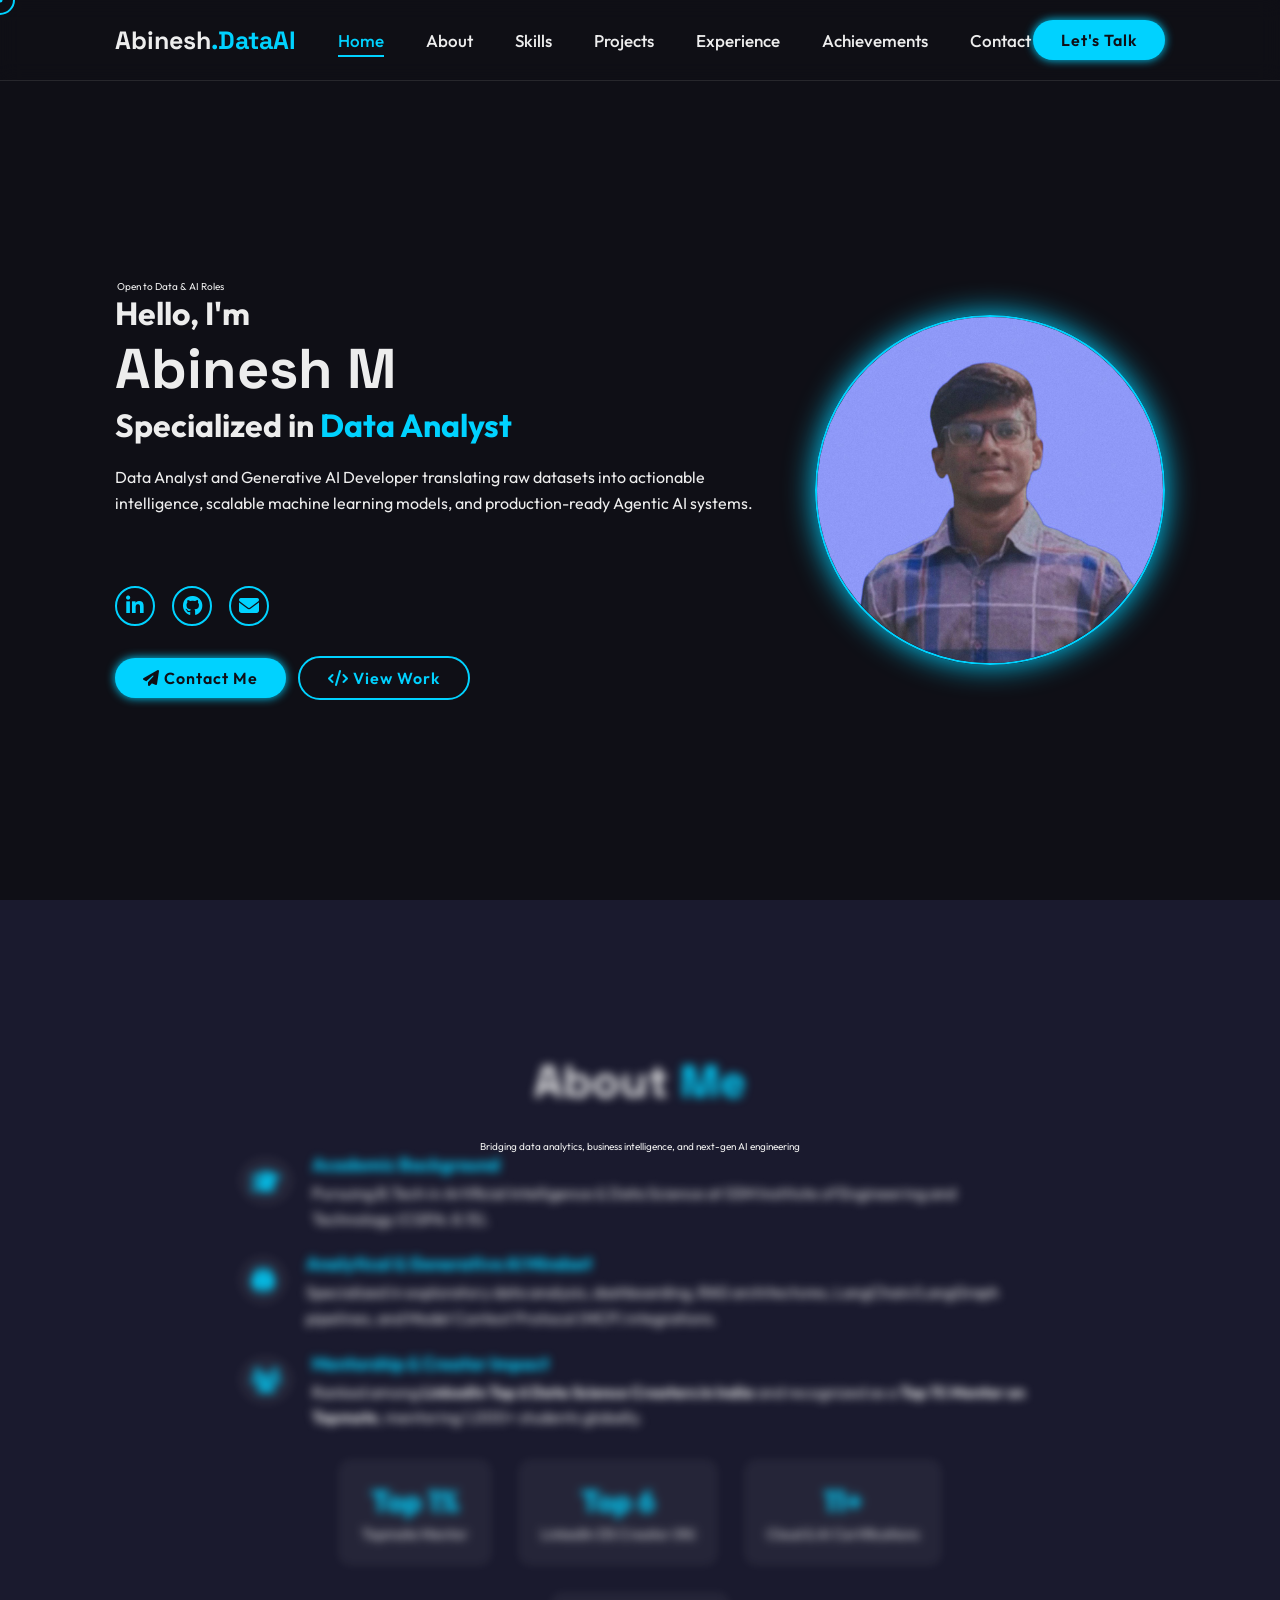
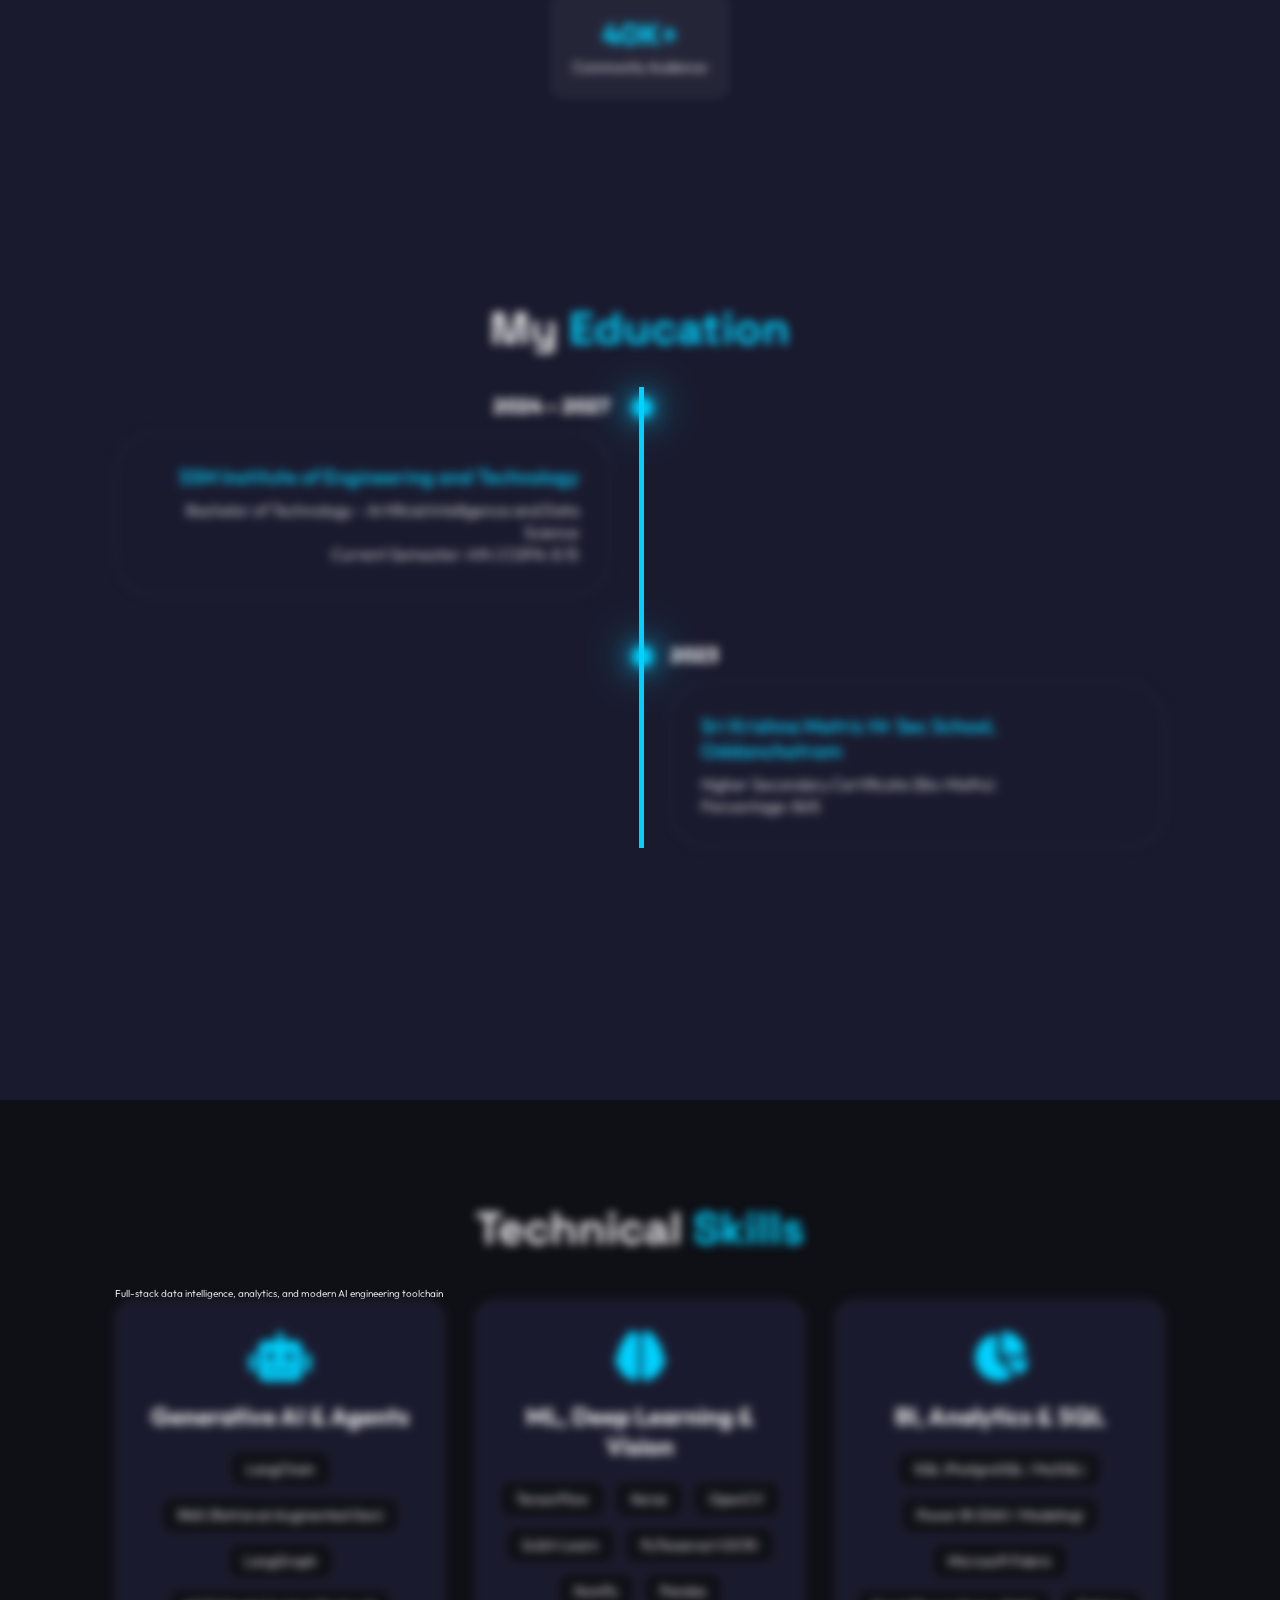
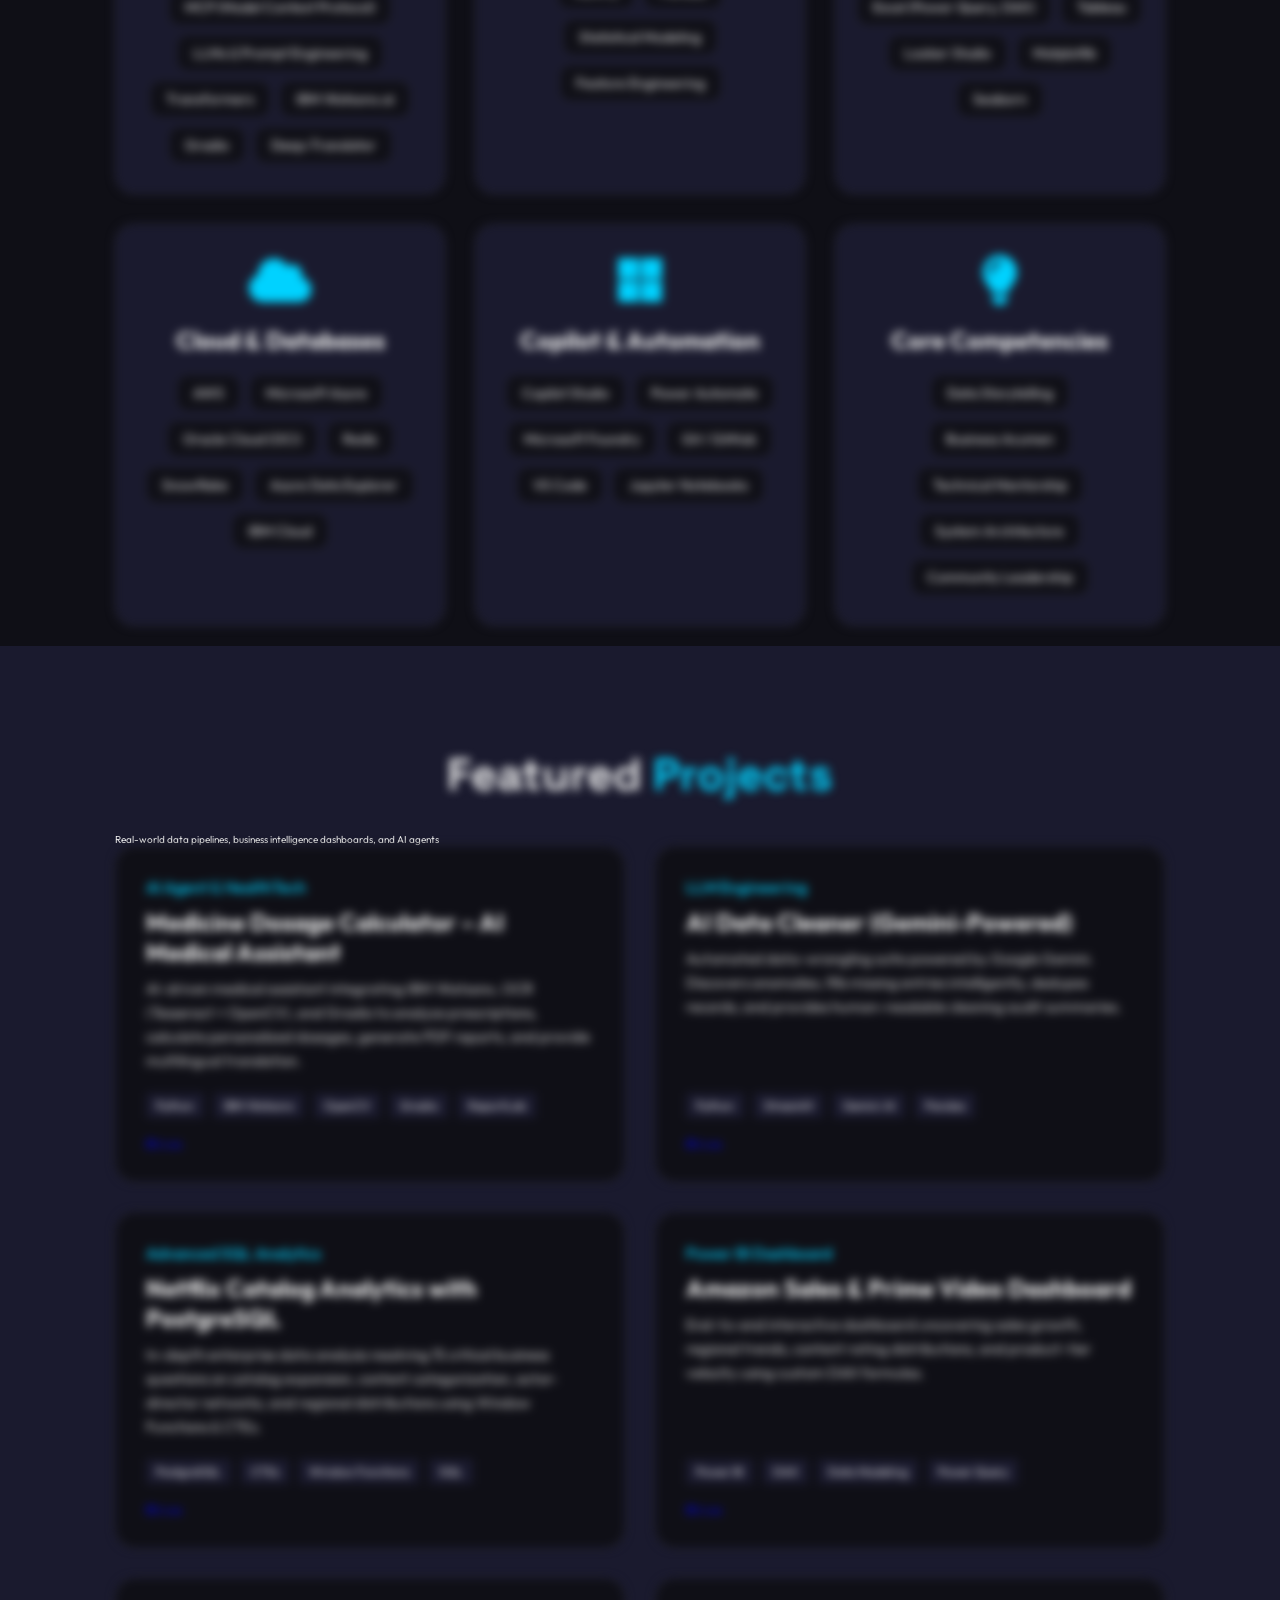
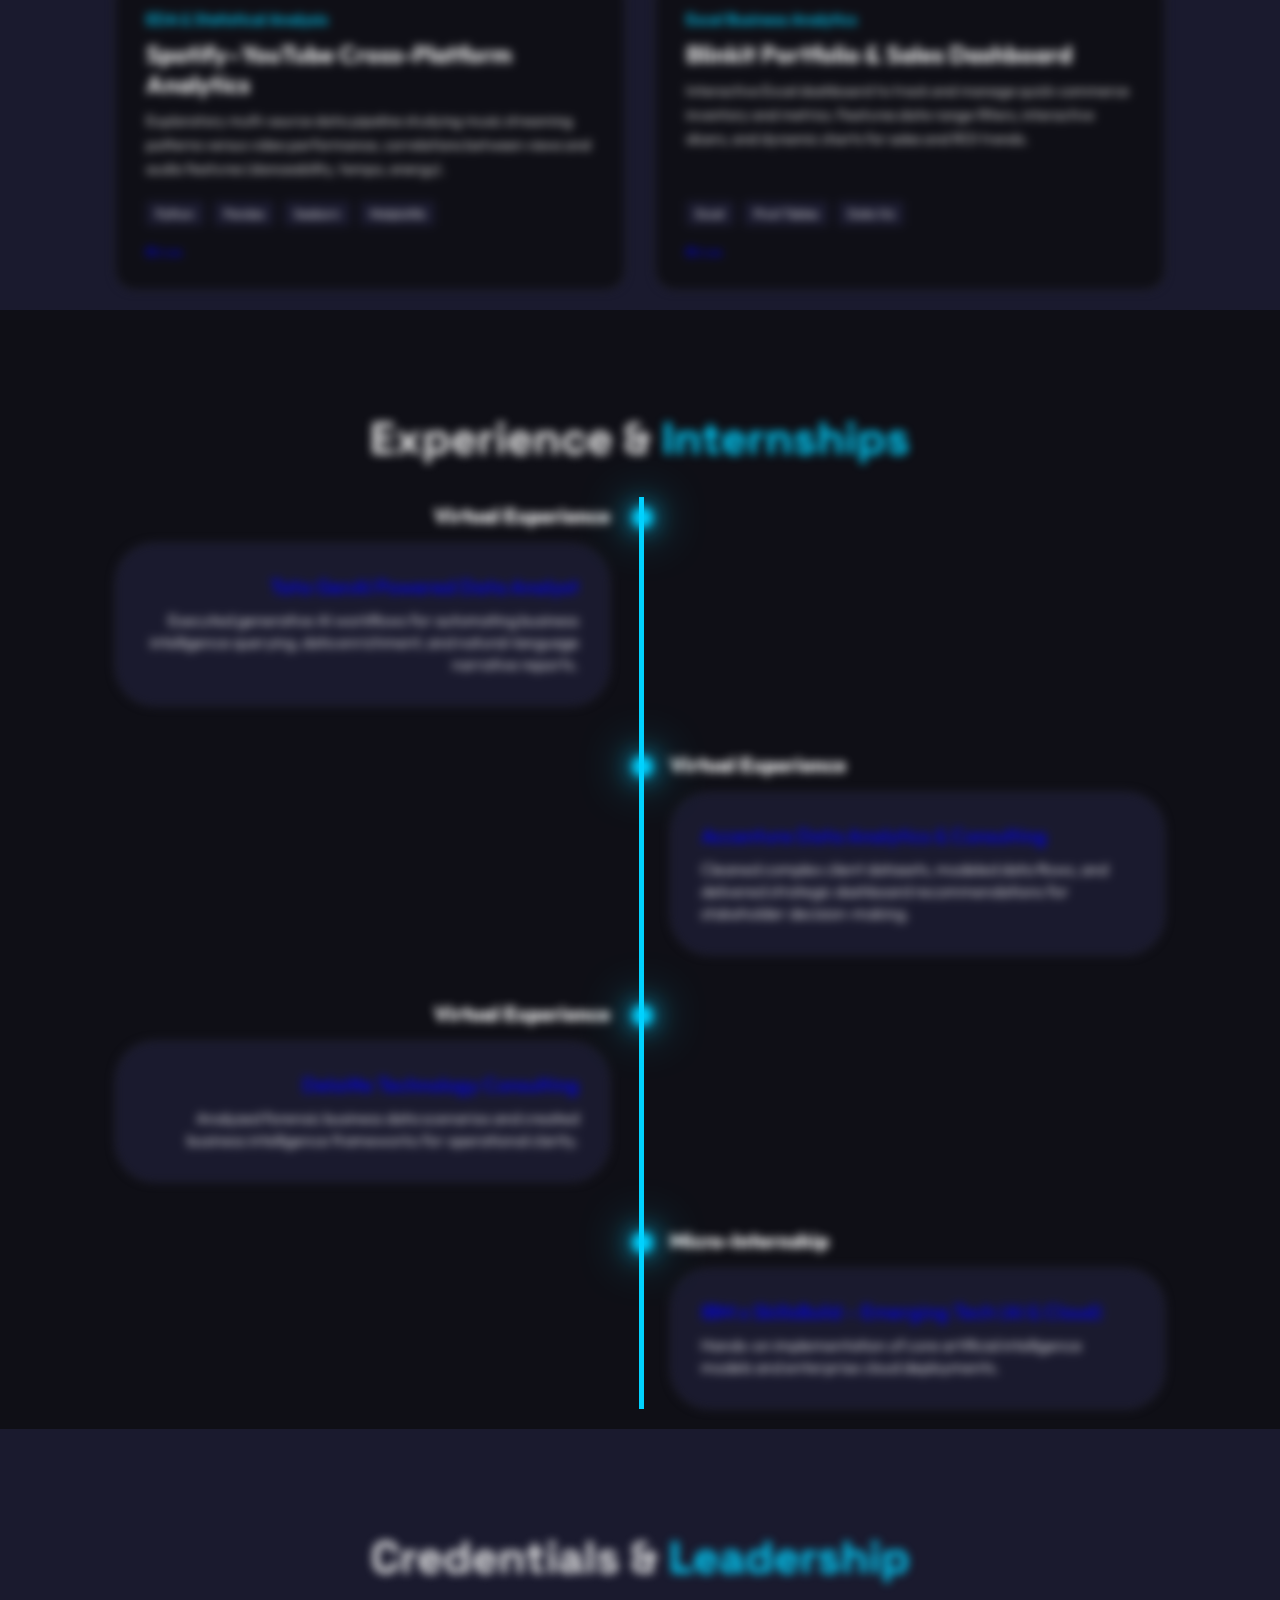
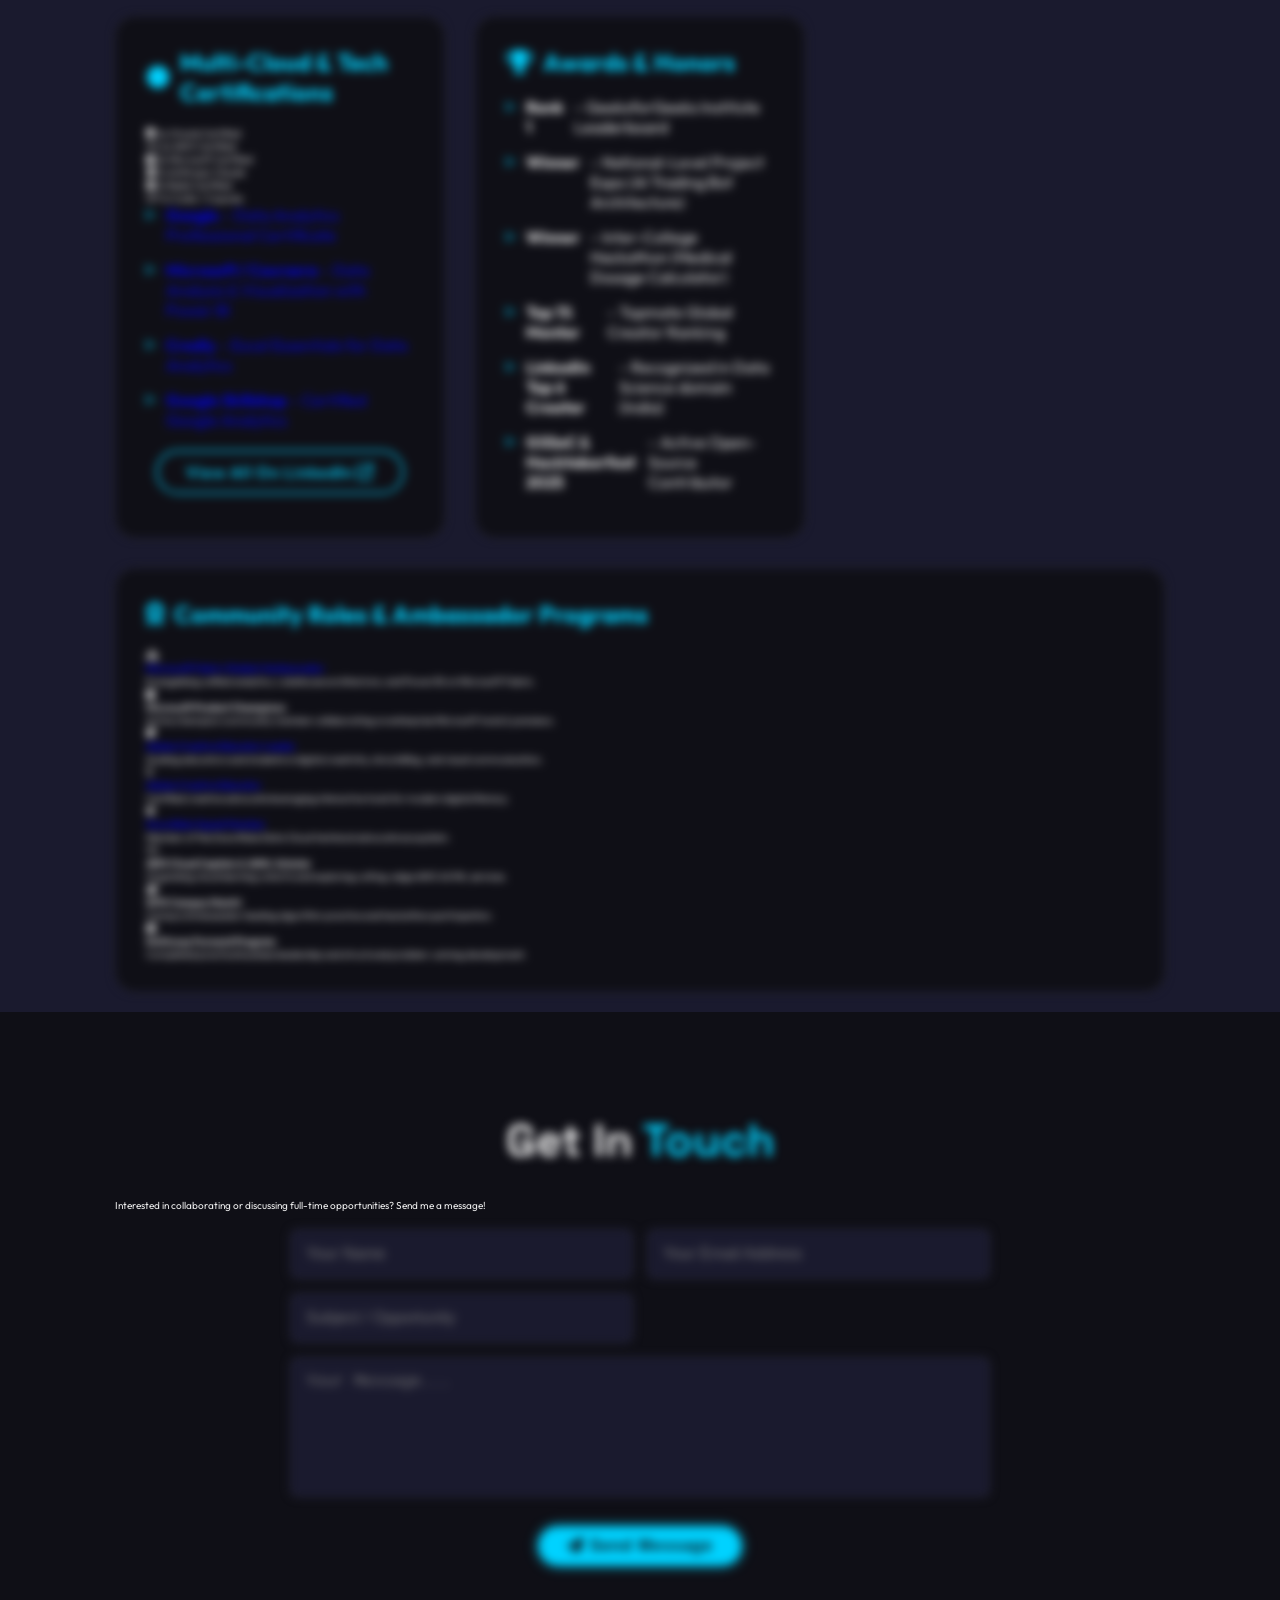
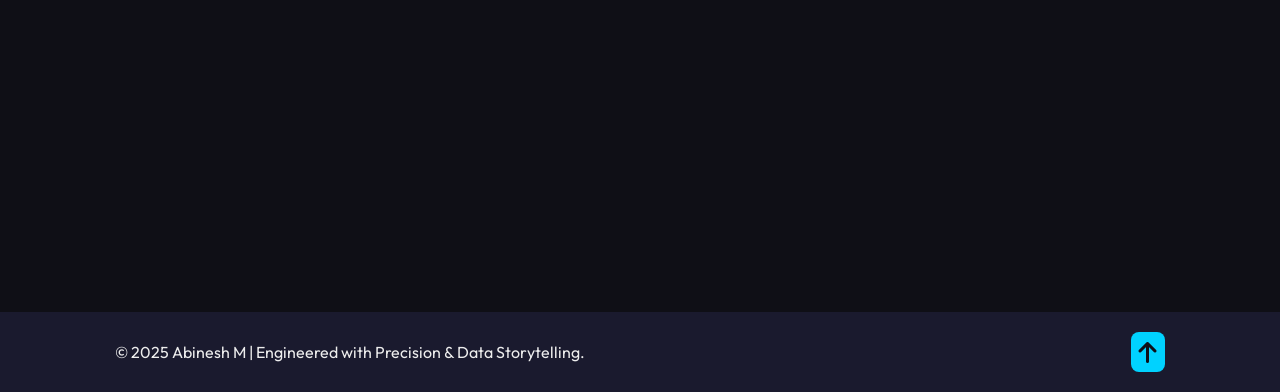
==== commit e201d613: "Update index.html" ====
--- a/index.html
+++ b/index.html
@@ -6,895 +6,28 @@
     <meta name="viewport" content="width=device-width, initial-scale=1.0">
     <title>Abinesh M | Data & AI Specialist Portfolio</title>
     <meta name="description"
-        content="Portfolio of Abinesh M, Data Analyst & Generative AI Practitioner specializing in Python, RAG, LangChain, SQL, Power BI, and Cloud Architectures.">
+        content="Portfolio of Abinesh M, Data Analyst & Generative AI Practitioner specializing in LangChain, RAG, Python, SQL, Power BI, and Cloud Architectures.">
+    
+    <!-- Fonts -->
     <link rel="preconnect" href="https://fonts.googleapis.com">
     <link rel="preconnect" href="https://fonts.gstatic.com" crossorigin>
-    <link
-        href="https://fonts.googleapis.com/css2?family=Outfit:wght@300;400;500;600;700&family=Space+Grotesk:wght@300;400;500;600;700&display=swap"
-        rel="stylesheet">
+    <link href="https://fonts.googleapis.com/css2?family=Outfit:wght@300;400;500;600;700&family=Space+Grotesk:wght@300;400;500;600;700&display=swap" rel="stylesheet">
+    
+    <!-- Icons -->
     <link rel="stylesheet" href="https://cdnjs.cloudflare.com/ajax/libs/font-awesome/6.4.0/css/all.min.css">
-    <style>
-        :root {
-            --bg-color: #0b0c10;
-            --second-bg-color: #12141d;
-            --card-bg: rgba(26, 29, 45, 0.65);
-            --text-color: #f1f5f9;
-            --text-muted: #94a3b8;
-            --main-color: #00d2ff;
-            --accent-color: #3a86ff;
-            --badge-bg: rgba(0, 210, 255, 0.1);
-            --glass-bg: rgba(255, 255, 255, 0.03);
-            --glass-border: rgba(255, 255, 255, 0.08);
-            --font-primary: 'Outfit', sans-serif;
-            --font-secondary: 'Space Grotesk', sans-serif;
-        }
-
-        * {
-            margin: 0;
-            padding: 0;
-            box-sizing: border-box;
-            text-decoration: none;
-            border: none;
-            outline: none;
-            scroll-behavior: smooth;
-        }
-
-        html {
-            font-size: 62.5%;
-            overflow-x: hidden;
-        }
-
-        body {
-            background: var(--bg-color);
-            color: var(--text-color);
-            font-family: var(--font-primary);
-            line-height: 1.6;
-        }
-
-        /* Custom Cursor */
-        .cursor-dot,
-        .cursor-outline {
-            position: fixed;
-            top: 0;
-            left: 0;
-            transform: translate(-50%, -50%);
-            border-radius: 50%;
-            z-index: 9999;
-            pointer-events: none;
-        }
-
-        .cursor-dot {
-            width: 5px;
-            height: 5px;
-            background-color: var(--main-color);
-        }
-
-        .cursor-outline {
-            width: 32px;
-            height: 32px;
-            border: 2px solid var(--main-color);
-        }
-
-        /* Header */
-        .header {
-            position: fixed;
-            top: 0;
-            left: 0;
-            width: 100%;
-            padding: 2rem 9%;
-            background: rgba(11, 12, 16, 0.85);
-            backdrop-filter: blur(12px);
-            display: flex;
-            justify-content: space-between;
-            align-items: center;
-            z-index: 100;
-            border-bottom: 1px solid var(--glass-border);
-        }
-
-        .logo {
-            font-size: 2.5rem;
-            color: var(--text-color);
-            font-weight: 700;
-            font-family: var(--font-secondary);
-            letter-spacing: -0.5px;
-        }
-
-        .highlight {
-            color: var(--main-color);
-        }
-
-        .navbar a {
-            font-size: 1.6rem;
-            color: var(--text-color);
-            margin-left: 3.5rem;
-            font-weight: 500;
-            transition: .3s;
-            position: relative;
-        }
-
-        .navbar a:hover,
-        .navbar a.active {
-            color: var(--main-color);
-        }
-
-        .navbar a::after {
-            content: '';
-            position: absolute;
-            left: 0;
-            bottom: -6px;
-            width: 0;
-            height: 2px;
-            background: var(--main-color);
-            transition: .3s;
-        }
-
-        .navbar a:hover::after,
-        .navbar a.active::after {
-            width: 100%;
-        }
-
-        .header-right {
-            display: flex;
-            align-items: center;
-        }
-
-        .menu-icon {
-            font-size: 3rem;
-            color: var(--text-color);
-            display: none;
-            margin-left: 2rem;
-            cursor: pointer;
-        }
-
-        /* Buttons */
-        .btn {
-            display: inline-flex;
-            align-items: center;
-            gap: .8rem;
-            padding: 1.1rem 2.8rem;
-            background: var(--main-color);
-            border-radius: 4rem;
-            box-shadow: 0 0 1.5rem rgba(0, 210, 255, 0.35);
-            font-size: 1.5rem;
-            color: #0b0c10;
-            letter-spacing: .05rem;
-            font-weight: 600;
-            transition: .4s ease;
-        }
-
-        .btn:hover {
-            box-shadow: none;
-            transform: translateY(-2px);
-            background: #25d9ff;
-        }
-
-        .btn-secondary {
-            background: transparent;
-            color: var(--main-color);
-            border: 2px solid var(--main-color);
-            box-shadow: none;
-            margin-left: 1rem;
-        }
-
-        .btn-secondary:hover {
-            background: var(--main-color);
-            color: #0b0c10;
-            box-shadow: 0 0 1.5rem rgba(0, 210, 255, 0.35);
-        }
-
-        /* Sections */
-        section {
-            min-height: 100vh;
-            padding: 12rem 9% 6rem;
-        }
-
-        .heading {
-            text-align: center;
-            font-size: 4.2rem;
-            margin-bottom: 4rem;
-            font-family: var(--font-secondary);
-            font-weight: 700;
-        }
-
-        .section-subtitle {
-            text-align: center;
-            font-size: 1.6rem;
-            color: var(--text-muted);
-            margin-top: -3rem;
-            margin-bottom: 4.5rem;
-        }
-
-        /* Hero */
-        .home {
-            display: flex;
-            justify-content: space-between;
-            align-items: center;
-            gap: 5rem;
-        }
-
-        .badge-pill {
-            display: inline-block;
-            padding: 0.6rem 1.6rem;
-            background: var(--badge-bg);
-            border: 1px solid rgba(0, 210, 255, 0.3);
-            color: var(--main-color);
-            font-size: 1.3rem;
-            font-weight: 600;
-            border-radius: 2rem;
-            margin-bottom: 1.5rem;
-            letter-spacing: 0.5px;
-        }
-
-        .home-content h3 {
-            font-size: 3rem;
-            font-weight: 600;
-        }
-
-        .home-content h1 {
-            font-size: 5.8rem;
-            font-weight: 700;
-            line-height: 1.2;
-            font-family: var(--font-secondary);
-            margin: .5rem 0 1rem;
-        }
-
-        .typewriter {
-            color: var(--main-color);
-        }
-
-        .home-content p {
-            font-size: 1.6rem;
-            margin: 2rem 0 3.5rem;
-            color: var(--text-muted);
-            max-width: 600px;
-        }
-
-        .social-icons a {
-            display: inline-flex;
-            justify-content: center;
-            align-items: center;
-            width: 4.2rem;
-            height: 4.2rem;
-            background: var(--glass-bg);
-            border: 1px solid var(--glass-border);
-            border-radius: 50%;
-            font-size: 1.8rem;
-            color: var(--text-color);
-            margin: 0 1.2rem 3rem 0;
-            transition: .3s ease;
-        }
-
-        .social-icons a:hover {
-            background: var(--main-color);
-            color: #0b0c10;
-            border-color: var(--main-color);
-            transform: translateY(-4px);
-        }
-
-        .home-img {
-            flex: 1;
-            display: flex;
-            justify-content: center;
-        }
-
-        .img-box {
-            position: relative;
-            width: 34rem;
-            height: 34rem;
-            border-radius: 50%;
-            display: flex;
-            justify-content: center;
-            align-items: center;
-            background: radial-gradient(circle, var(--second-bg-color) 0%, var(--bg-color) 70%);
-            box-shadow: 0 0 35px rgba(0, 210, 255, 0.35);
-            animation: floatImage 4s ease-in-out infinite;
-        }
-
-        .img-box img {
-            width: 100%;
-            height: 100%;
-            border-radius: 50%;
-            object-fit: cover;
-            border: 3px solid var(--main-color);
-        }
-
-        @keyframes floatImage {
-            0%, 100% { transform: translateY(0); }
-            50% { transform: translateY(-1.8rem); }
-        }
-
-        /* About Section */
-        .about {
-            background: var(--second-bg-color);
-        }
-
-        .about-content {
-            max-width: 960px;
-            margin: auto;
-        }
-
-        .about-list {
-            list-style: none;
-            margin-bottom: 3.5rem;
-        }
-
-        .about-list li {
-            display: flex;
-            gap: 2rem;
-            margin-bottom: 2rem;
-            background: var(--card-bg);
-            padding: 2rem;
-            border-radius: 1.6rem;
-            border: 1px solid var(--glass-border);
-        }
-
-        .about-list li i {
-            font-size: 2.2rem;
-            color: var(--main-color);
-            margin-top: 0.3rem;
-            background: var(--badge-bg);
-            padding: 1.2rem;
-            border-radius: 1rem;
-            height: fit-content;
-        }
-
-        .about-list li h4 {
-            font-size: 1.8rem;
-            color: var(--text-color);
-            margin-bottom: .4rem;
-        }
-
-        .about-list li p {
-            font-size: 1.5rem;
-            color: var(--text-muted);
-            margin: 0;
-        }
-
-        .stats-container {
-            display: grid;
-            grid-template-columns: repeat(auto-fit, minmax(180px, 1fr));
-            gap: 2rem;
-            margin: 3.5rem 0;
-        }
-
-        .stat-box {
-            background: var(--card-bg);
-            border: 1px solid var(--glass-border);
-            padding: 2.2rem 1.5rem;
-            border-radius: 1.5rem;
-            text-align: center;
-            transition: .3s;
-        }
-
-        .stat-box:hover {
-            transform: translateY(-5px);
-            border-color: var(--main-color);
-        }
-
-        .stat-box h3 {
-            font-size: 2.8rem;
-            color: var(--main-color);
-            font-family: var(--font-secondary);
-            margin-bottom: 0.3rem;
-        }
-
-        .stat-box p {
-            font-size: 1.35rem;
-            color: var(--text-muted);
-        }
-
-        /* Skills Section */
-        .skills-container {
-            display: grid;
-            grid-template-columns: repeat(auto-fit, minmax(320px, 1fr));
-            gap: 2.5rem;
-        }
-
-        .skills-box {
-            background: var(--card-bg);
-            padding: 3rem 2.5rem;
-            border-radius: 2rem;
-            border: 1px solid var(--glass-border);
-            transition: .4s ease;
-        }
-
-        .skills-box:hover {
-            transform: translateY(-6px);
-            border-color: var(--main-color);
-            box-shadow: 0 0 25px rgba(0, 210, 255, 0.15);
-        }
-
-        .skills-header {
-            display: flex;
-            align-items: center;
-            gap: 1.5rem;
-            margin-bottom: 2rem;
-        }
-
-        .skills-header i {
-            font-size: 2.6rem;
-            color: var(--main-color);
-        }
-
-        .skills-header h3 {
-            font-size: 2rem;
-        }
-
-        .skills-list {
-            display: flex;
-            flex-wrap: wrap;
-            gap: .9rem;
-        }
-
-        .skills-list span {
-            background: var(--glass-bg);
-            border: 1px solid var(--glass-border);
-            padding: .6rem 1.3rem;
-            border-radius: 2rem;
-            font-size: 1.35rem;
-            transition: .3s;
-            color: #d1d5db;
-        }
-
-        .skills-list span.highlight-skill {
-            border-color: rgba(0, 210, 255, 0.4);
-            color: var(--main-color);
-            background: var(--badge-bg);
-        }
-
-        .skills-list span:hover {
-            background: var(--main-color);
-            color: #0b0c10;
-            border-color: var(--main-color);
-        }
-
-        /* Projects Section */
-        .projects {
-            background: var(--second-bg-color);
-        }
-
-        .projects-container {
-            display: grid;
-            grid-template-columns: repeat(auto-fit, minmax(320px, 1fr));
-            gap: 3rem;
-        }
-
-        .project-box {
-            background: var(--card-bg);
-            border-radius: 2rem;
-            border: 1px solid var(--glass-border);
-            transition: .4s ease;
-            display: flex;
-            flex-direction: column;
-            overflow: hidden;
-        }
-
-        .project-box:hover {
-            transform: translateY(-8px);
-            border-color: var(--main-color);
-            box-shadow: 0 0 25px rgba(0, 210, 255, 0.18);
-        }
-
-        .project-info {
-            padding: 3rem;
-            display: flex;
-            flex-direction: column;
-            flex: 1;
-        }
-
-        .project-info h4 {
-            font-size: 1.3rem;
-            color: var(--main-color);
-            text-transform: uppercase;
-            letter-spacing: .1rem;
-            margin-bottom: 0.8rem;
-        }
-
-        .project-info h3 {
-            font-size: 2.1rem;
-            margin-bottom: 1.2rem;
-            font-family: var(--font-secondary);
-        }
-
-        .project-info p {
-            font-size: 1.45rem;
-            color: var(--text-muted);
-            line-height: 1.6;
-            margin-bottom: 2rem;
-            flex: 1;
-        }
-
-        .tech-stack {
-            display: flex;
-            flex-wrap: wrap;
-            gap: .8rem;
-            margin-bottom: 2.2rem;
-        }
-
-        .tech-stack span {
-            background: var(--glass-bg);
-            border: 1px solid var(--glass-border);
-            padding: .4rem 1.1rem;
-            border-radius: 2rem;
-            font-size: 1.25rem;
-            color: var(--main-color);
-        }
-
-        .project-links {
-            display: flex;
-            gap: 1.5rem;
-        }
-
-        .project-links a {
-            font-size: 1.45rem;
-            color: var(--text-color);
-            display: flex;
-            align-items: center;
-            gap: .6rem;
-            transition: .3s;
-        }
-
-        .project-links a:hover {
-            color: var(--main-color);
-        }
-
-        /* Timeline (Education & Experience) */
-        .timeline-items {
-            max-width: 1100px;
-            margin: auto;
-            display: flex;
-            flex-direction: column;
-            position: relative;
-        }
-
-        .timeline-items::before {
-            content: '';
-            position: absolute;
-            width: 2px;
-            background: var(--main-color);
-            top: 0;
-            bottom: 0;
-            left: 50%;
-            transform: translateX(-50%);
-        }
-
-        .timeline-item {
-            width: 100%;
-            margin-bottom: 3.5rem;
-            position: relative;
-        }
-
-        .timeline-item:last-child {
-            margin-bottom: 0;
-        }
-
-        .timeline-item:nth-child(odd) {
-            padding-right: calc(50% + 30px);
-            text-align: right;
-        }
-
-        .timeline-item:nth-child(even) {
-            padding-left: calc(50% + 30px);
-        }
-
-        .timeline-dot {
-            height: 18px;
-            width: 18px;
-            background-color: var(--main-color);
-            box-shadow: 0 0 15px var(--main-color);
-            position: absolute;
-            left: calc(50% - 9px);
-            border-radius: 50%;
-            top: 15px;
-        }
-
-        .timeline-date {
-            font-size: 1.5rem;
-            font-weight: 700;
-            color: var(--main-color);
-            margin-bottom: 0.8rem;
-        }
-
-        .timeline-content {
-            background: var(--card-bg);
-            border: 1px solid var(--glass-border);
-            padding: 2.5rem;
-            border-radius: 2rem;
-            transition: .3s ease;
-        }
-
-        .timeline-content:hover {
-            transform: scale(1.02);
-            border-color: var(--main-color);
-        }
-
-        .timeline-content h3 {
-            font-size: 1.9rem;
-            margin-bottom: .6rem;
-        }
-
-        .timeline-content h3 a {
-            color: var(--text-color);
-            transition: .3s;
-        }
-
-        .timeline-content h3 a:hover {
-            color: var(--main-color);
-        }
-
-        .timeline-content p {
-            color: var(--text-muted);
-            font-size: 1.45rem;
-        }
-
-        /* Achievements & Certifications Grid */
-        .achievements {
-            background: var(--second-bg-color);
-        }
-
-        .achievements-container {
-            display: grid;
-            grid-template-columns: repeat(auto-fit, minmax(320px, 1fr));
-            gap: 3rem;
-        }
-
-        .achievement-category {
-            background: var(--card-bg);
-            padding: 3rem;
-            border-radius: 2rem;
-            border: 1px solid var(--glass-border);
-        }
-
-        .achievement-category h3 {
-            font-size: 2.2rem;
-            margin-bottom: 2rem;
-            color: var(--main-color);
-            display: flex;
-            align-items: center;
-            gap: 1rem;
-            font-family: var(--font-secondary);
-        }
-
-        /* Multi-Cloud Summary Badges */
-        .cert-summary-grid {
-            display: grid;
-            grid-template-columns: repeat(auto-fit, minmax(130px, 1fr));
-            gap: 1rem;
-            margin-bottom: 2.5rem;
-        }
-
-        .cert-badge-box {
-            background: var(--glass-bg);
-            border: 1px solid var(--glass-border);
-            padding: 1.2rem;
-            border-radius: 1.2rem;
-            text-align: center;
-            font-size: 1.3rem;
-            font-weight: 600;
-            color: var(--text-color);
-        }
-
-        .cert-badge-box i {
-            display: block;
-            font-size: 2rem;
-            color: var(--main-color);
-            margin-bottom: 0.5rem;
-        }
-
-        .achievement-list {
-            list-style: none;
-        }
-
-        .achievement-list li {
-            font-size: 1.5rem;
-            margin-bottom: 1.4rem;
-            display: flex;
-            align-items: flex-start;
-            gap: 1rem;
-            color: var(--text-muted);
-        }
-
-        .achievement-list li strong {
-            color: var(--text-color);
-        }
-
-        .achievement-list li::before {
-            content: '▹';
-            color: var(--main-color);
-            font-size: 1.8rem;
-            line-height: 1.5rem;
-            flex-shrink: 0;
-        }
-
-        .achievement-list li a {
-            color: var(--text-muted);
-            transition: .3s;
-        }
-
-        .achievement-list li a:hover {
-            color: var(--main-color);
-        }
-
-        /* Community Roles Grid */
-        .roles-grid {
-            display: grid;
-            grid-template-columns: repeat(auto-fit, minmax(260px, 1fr));
-            gap: 2rem;
-            margin-top: 1.5rem;
-        }
-
-        .role-card {
-            background: var(--glass-bg);
-            border: 1px solid var(--glass-border);
-            border-radius: 1.6rem;
-            padding: 2.2rem 2rem;
-            transition: .3s ease;
-            display: flex;
-            flex-direction: column;
-            align-items: flex-start;
-            text-align: left;
-        }
-
-        .role-card:hover {
-            border-color: var(--main-color);
-            transform: translateY(-5px);
-            box-shadow: 0 0 20px rgba(0, 210, 255, 0.15);
-        }
-
-        .role-card .role-icon {
-            font-size: 2.4rem;
-            color: var(--main-color);
-            margin-bottom: 1.2rem;
-            background: var(--badge-bg);
-            padding: 1rem;
-            border-radius: 1rem;
-        }
-
-        .role-card h4 {
-            font-size: 1.65rem;
-            margin-bottom: .4rem;
-            color: var(--text-color);
-        }
-
-        .role-card h4 a {
-            color: inherit;
-        }
-
-        .role-card h4 a:hover {
-            color: var(--main-color);
-        }
-
-        .role-card p {
-            font-size: 1.35rem;
-            color: var(--text-muted);
-            line-height: 1.5;
-        }
-
-        /* Contact Section */
-        .contact-form {
-            max-width: 65rem;
-            margin: 0 auto;
-        }
-
-        .contact-form .input-box {
-            display: flex;
-            gap: 1.5rem;
-            margin-bottom: 1.5rem;
-        }
-
-        .contact-form input,
-        .contact-form textarea {
-            width: 100%;
-            padding: 1.5rem;
-            font-size: 1.5rem;
-            color: var(--text-color);
-            background: var(--card-bg);
-            border-radius: 1rem;
-            border: 1px solid var(--glass-border);
-            font-family: inherit;
-        }
-
-        .contact-form input:focus,
-        .contact-form textarea:focus {
-            border-color: var(--main-color);
-        }
-
-        .contact-form textarea {
-            resize: none;
-            margin-bottom: 2rem;
-        }
-
-        /* Footer */
-        .footer {
-            display: flex;
-            justify-content: space-between;
-            align-items: center;
-            padding: 2.5rem 9%;
-            background: var(--second-bg-color);
-            border-top: 1px solid var(--glass-border);
-            font-size: 1.4rem;
-            color: var(--text-muted);
-        }
-
-        .footer-iconTop a {
-            display: inline-flex;
-            justify-content: center;
-            align-items: center;
-            padding: 1rem;
-            background: var(--main-color);
-            border-radius: .8rem;
-            color: #0b0c10;
-            transition: .3s ease;
-        }
-
-        .footer-iconTop a:hover {
-            transform: translateY(-3px);
-        }
-
-        /* Scroll Animations */
-        .home-content,
-        .heading,
-        .img-box,
-        .about-content,
-        .skills-box,
-        .project-box,
-        .timeline-item,
-        .achievement-category,
-        .contact-form {
-            opacity: 0;
-            transform: translateY(40px);
-            transition: all 0.8s cubic-bezier(0.16, 1, 0.3, 1);
-        }
-
-        .show {
-            opacity: 1;
-            transform: translateY(0);
-        }
-
-        /* Responsive */
-        @media (max-width: 991px) {
-            .header { padding: 2rem 5%; }
-            section { padding: 10rem 5% 4rem; }
-            .home { flex-direction: column; text-align: center; }
-            .home-content p { margin: 2rem auto 3rem; }
-            .social-icons { justify-content: center; }
-        }
-
-        @media (max-width: 768px) {
-            .menu-icon { display: block; }
-            .navbar {
-                position: absolute;
-                top: 100%;
-                left: 0;
-                width: 100%;
-                padding: 2rem 5%;
-                background: #0b0c10;
-                border-top: 1px solid var(--glass-border);
-                border-bottom: 1px solid var(--glass-border);
-                display: none;
-            }
-            .navbar.active { display: block; }
-            .navbar a { display: block; font-size: 1.8rem; margin: 2rem 0; }
-            .timeline-items::before { left: 10px; }
-            .timeline-item:nth-child(odd),
-            .timeline-item:nth-child(even) {
-                padding-left: 35px;
-                padding-right: 0;
-                text-align: left;
-            }
-            .timeline-dot { left: 1px; }
-            .contact-form .input-box { flex-direction: column; gap: 0; }
-            .contact-form input { margin-bottom: 1.5rem; }
-        }
-    </style>
+    
+    <!-- External CSS -->
+    <link rel="stylesheet" href="style.css">
 </head>
 
 <body>
+    <!-- Custom Cursor -->
     <div class="cursor-dot" data-cursor-dot></div>
     <div class="cursor-outline" data-cursor-outline></div>
 
+    <!-- Header Navigation -->
     <header class="header">
-        <a href="#" class="logo">Abinesh<span class="highlight">.DataAI</span></a>
+        <a href="#home" class="logo">Abinesh<span class="highlight">.DataAI</span></a>
 
         <nav class="navbar">
             <a href="#home" class="active">Home</a>
@@ -907,21 +40,21 @@
         </nav>
 
         <div class="header-right">
-            <a href="#contact" class="btn btn-primary">Get In Touch</a>
+            <a href="#contact" class="btn btn-primary">Let's Talk</a>
             <div class="menu-icon" id="menu-icon">
                 <i class="fa-solid fa-bars"></i>
             </div>
         </div>
     </header>
 
-    <!-- HOME -->
+    <!-- HOME SECTION -->
     <section class="home" id="home">
         <div class="home-content">
             <span class="badge-pill"><i class="fa-solid fa-sparkles"></i> Open to Data & AI Roles</span>
             <h3>Hello, I'm</h3>
             <h1>Abinesh M</h1>
-            <h3>Specialized in <span class="typewriter"></span></h3>
-            <p>Data Analyst and Generative AI Developer translating raw structured/unstructured datasets into actionable insights, scalable machine learning models, and production-ready Agentic AI systems.</p>
+            <h3 class="text-animation">Specialized in <span class="typewriter"></span></h3>
+            <p>Data Analyst and Generative AI Developer translating raw datasets into actionable intelligence, scalable machine learning models, and production-ready Agentic AI systems.</p>
 
             <div class="social-icons">
                 <a href="https://www.linkedin.com/in/abinesh555" target="_blank" title="LinkedIn"><i class="fa-brands fa-linkedin-in"></i></a>
@@ -931,21 +64,21 @@
 
             <div class="btn-group">
                 <a href="#contact" class="btn btn-primary"><i class="fa-solid fa-paper-plane"></i> Contact Me</a>
-                <a href="#projects" class="btn btn-secondary"><i class="fa-solid fa-code"></i> Explore Projects</a>
+                <a href="#projects" class="btn btn-secondary"><i class="fa-solid fa-code"></i> View Work</a>
             </div>
         </div>
 
         <div class="home-img">
             <div class="img-box">
-                <img src="profile.jpg" alt="Abinesh M - Data & AI Specialist">
-            </div>
-        </div>
-    </section>
-
-    <!-- ABOUT -->
+                <img src="profile.jpg" alt="Abinesh M">
+            </div>
+        </div>
+    </section>
+
+    <!-- ABOUT SECTION -->
     <section class="about" id="about">
         <h2 class="heading">About <span class="highlight">Me</span></h2>
-        <p class="section-subtitle">Bridging traditional data analytics with next-generation artificial intelligence</p>
+        <p class="section-subtitle">Bridging data analytics, business intelligence, and next-gen AI engineering</p>
 
         <div class="about-content">
             <ul class="about-list">
@@ -967,7 +100,7 @@
                     <i class="fa-solid fa-users"></i>
                     <div>
                         <h4>Mentorship & Creator Impact</h4>
-                        <p>Ranked among <strong>LinkedIn Top 6 Data Science Creators in India</strong> and a <strong>Top 1% Mentor on Topmate</strong>, mentoring over 1,000+ students globally.</p>
+                        <p>Ranked among <strong>LinkedIn Top 6 Data Science Creators in India</strong> and recognized as a <strong>Top 1% Mentor on Topmate</strong>, mentoring 1,000+ students globally.</p>
                     </div>
                 </li>
             </ul>
@@ -993,10 +126,37 @@
         </div>
     </section>
 
-    <!-- SKILLS -->
+    <!-- EDUCATION SECTION -->
+    <section class="education" id="education">
+        <h2 class="heading">My <span class="highlight">Education</span></h2>
+
+        <div class="timeline-items">
+            <div class="timeline-item">
+                <div class="timeline-dot"></div>
+                <div class="timeline-date">2024 – 2027</div>
+                <div class="timeline-content">
+                    <h3>SSM Institute of Engineering and Technology</h3>
+                    <p>Bachelor of Technology – Artificial Intelligence and Data Science</p>
+                    <p>Current Semester: 4th | CGPA: 8.15</p>
+                </div>
+            </div>
+
+            <div class="timeline-item">
+                <div class="timeline-dot"></div>
+                <div class="timeline-date">2023</div>
+                <div class="timeline-content">
+                    <h3>Sri Krishna Matric Hr Sec School, Oddanchatram</h3>
+                    <p>Higher Secondary Certificate (Bio-Maths)</p>
+                    <p>Percentage: 86%</p>
+                </div>
+            </div>
+        </div>
+    </section>
+
+    <!-- SKILLS SECTION -->
     <section class="skills" id="skills">
         <h2 class="heading">Technical <span class="highlight">Skills</span></h2>
-        <p class="section-subtitle">A full-stack data intelligence & modern AI engineering toolchain</p>
+        <p class="section-subtitle">Full-stack data intelligence, analytics, and modern AI engineering toolchain</p>
 
         <div class="skills-container">
 
@@ -1008,7 +168,7 @@
                 </div>
                 <div class="skills-list">
                     <span class="highlight-skill">LangChain</span>
-                    <span class="highlight-skill">RAG (Retrieval-Augmented Generation)</span>
+                    <span class="highlight-skill">RAG (Retrieval-Augmented Gen)</span>
                     <span class="highlight-skill">LangGraph</span>
                     <span class="highlight-skill">MCP (Model Context Protocol)</span>
                     <span class="highlight-skill">LLMs & Prompt Engineering</span>
@@ -1048,7 +208,7 @@
                     <span class="highlight-skill">SQL (PostgreSQL / MySQL)</span>
                     <span class="highlight-skill">Power BI (DAX / Modeling)</span>
                     <span class="highlight-skill">Microsoft Fabric</span>
-                    <span>Excel & Advanced DAX</span>
+                    <span>Excel (Power Query, DAX)</span>
                     <span>Tableau</span>
                     <span>Looker Studio</span>
                     <span>Matplotlib</span>
@@ -1073,7 +233,7 @@
                 </div>
             </div>
 
-            <!-- Microsoft & Automation Stack -->
+            <!-- Automation & Productivity -->
             <div class="skills-box">
                 <div class="skills-header">
                     <i class="fa-brands fa-microsoft"></i>
@@ -1089,7 +249,7 @@
                 </div>
             </div>
 
-            <!-- Soft & Professional Skills -->
+            <!-- Core Competencies -->
             <div class="skills-box">
                 <div class="skills-header">
                     <i class="fa-solid fa-lightbulb"></i>
@@ -1099,7 +259,7 @@
                     <span>Data Storytelling</span>
                     <span>Business Acumen</span>
                     <span>Technical Mentorship</span>
-                    <span>System Design</span>
+                    <span>System Architecture</span>
                     <span>Community Leadership</span>
                 </div>
             </div>
@@ -1107,14 +267,14 @@
         </div>
     </section>
 
-    <!-- PROJECTS -->
+    <!-- PROJECTS SECTION -->
     <section class="projects" id="projects">
         <h2 class="heading">Featured <span class="highlight">Projects</span></h2>
-        <p class="section-subtitle">Real-world data solutions and AI agent implementations</p>
+        <p class="section-subtitle">Real-world data pipelines, business intelligence dashboards, and AI agents</p>
 
         <div class="projects-container">
 
-            <!-- Medicine Dosage Calculator -->
+            <!-- Project: Medical Dosage Calculator -->
             <div class="project-box">
                 <div class="project-info">
                     <h4>AI Agent & HealthTech</h4>
@@ -1128,12 +288,12 @@
                         <span>ReportLab</span>
                     </div>
                     <div class="project-links">
-                        <a href="https://github.com/technicalabinesh/Medical-Dosage-Adviser-Bot-" target="_blank"><i class="fa-brands fa-github"></i> Source Code</a>
-                    </div>
-                </div>
-            </div>
-
-            <!-- AI Data Cleaner -->
+                        <a href="https://github.com/technicalabinesh/Medical-Dosage-Adviser-Bot-" target="_blank"><i class="fa-brands fa-github"></i> Code</a>
+                    </div>
+                </div>
+            </div>
+
+            <!-- Project: AI Data Cleaner -->
             <div class="project-box">
                 <div class="project-info">
                     <h4>LLM Engineering</h4>
@@ -1146,48 +306,48 @@
                         <span>Pandas</span>
                     </div>
                     <div class="project-links">
-                        <a href="https://github.com/technicalabinesh/AI-Data-Cleaner-Using-Gemini" target="_blank"><i class="fa-brands fa-github"></i> Source Code</a>
-                    </div>
-                </div>
-            </div>
-
-            <!-- Netflix SQL -->
+                        <a href="https://github.com/technicalabinesh/AI-Data-Cleaner-Using-Gemini" target="_blank"><i class="fa-brands fa-github"></i> Code</a>
+                    </div>
+                </div>
+            </div>
+
+            <!-- Project: Netflix Data Analysis -->
             <div class="project-box">
                 <div class="project-info">
-                    <h4>Advanced Database Analytics</h4>
+                    <h4>Advanced SQL Analytics</h4>
                     <h3>Netflix Catalog Analytics with PostgreSQL</h3>
                     <p>In-depth enterprise data analysis resolving 15 critical business questions on catalog expansion, content categorization, actor-director networks, and regional distributions using Window Functions & CTEs.</p>
                     <div class="tech-stack">
                         <span>PostgreSQL</span>
                         <span>CTEs</span>
                         <span>Window Functions</span>
-                        <span>Relational DB</span>
+                        <span>SQL</span>
                     </div>
                     <div class="project-links">
-                        <a href="https://github.com/technicalabinesh/Netfilx-Data-Analyst-Project-Using-SQL" target="_blank"><i class="fa-brands fa-github"></i> Source Code</a>
-                    </div>
-                </div>
-            </div>
-
-            <!-- Amazon Power BI -->
+                        <a href="https://github.com/technicalabinesh/Netfilx-Data-Analyst-Project-Using-SQL" target="_blank"><i class="fa-brands fa-github"></i> Code</a>
+                    </div>
+                </div>
+            </div>
+
+            <!-- Project: Amazon Sales Dashboard -->
             <div class="project-box">
                 <div class="project-info">
-                    <h4>Business Intelligence</h4>
-                    <h3>Amazon Sales & Prime Dashboard</h3>
+                    <h4>Power BI Dashboard</h4>
+                    <h3>Amazon Sales & Prime Video Dashboard</h3>
                     <p>End-to-end interactive dashboard uncovering sales growth, regional trends, content rating distributions, and product-tier velocity using custom DAX formulas.</p>
                     <div class="tech-stack">
                         <span>Power BI</span>
                         <span>DAX</span>
                         <span>Data Modeling</span>
-                        <span>Business Intelligence</span>
+                        <span>Power Query</span>
                     </div>
                     <div class="project-links">
-                        <a href="https://github.com/technicalabinesh/Amazon-Sales-Dashboard-Project" target="_blank"><i class="fa-brands fa-github"></i> Source Code</a>
-                    </div>
-                </div>
-            </div>
-
-            <!-- Spotify YouTube -->
+                        <a href="https://github.com/technicalabinesh/Amazon-Sales-Dashboard-Project" target="_blank"><i class="fa-brands fa-github"></i> Code</a>
+                    </div>
+                </div>
+            </div>
+
+            <!-- Project: Spotify YouTube Analysis -->
             <div class="project-box">
                 <div class="project-info">
                     <h4>EDA & Statistical Analysis</h4>
@@ -1200,32 +360,32 @@
                         <span>Matplotlib</span>
                     </div>
                     <div class="project-links">
-                        <a href="https://github.com/technicalabinesh/Spotify-YouTube-Data-Analysis" target="_blank"><i class="fa-brands fa-github"></i> Source Code</a>
-                    </div>
-                </div>
-            </div>
-
-            <!-- Zepto SQL -->
+                        <a href="https://github.com/technicalabinesh/Spotify-YouTube-Data-Analysis" target="_blank"><i class="fa-brands fa-github"></i> Code</a>
+                    </div>
+                </div>
+            </div>
+
+            <!-- Project: Blinkit Dashboard -->
             <div class="project-box">
                 <div class="project-info">
-                    <h4>E-Commerce SQL Analysis</h4>
-                    <h3>Zepto Quick-Commerce Data Engine</h3>
-                    <p>Data model querying high-frequency retail transactions to derive SKU velocities, delivery turnaround bottlenecks, and customer cohort retention.</p>
+                    <h4>Excel Business Analytics</h4>
+                    <h3>Blinkit Portfolio & Sales Dashboard</h3>
+                    <p>Interactive Excel dashboard to track and manage quick-commerce inventory and metrics. Features date range filters, interactive slicers, and dynamic charts for sales and ROI trends.</p>
                     <div class="tech-stack">
-                        <span>SQL</span>
-                        <span>PostgreSQL</span>
-                        <span>Data Analytics</span>
+                        <span>Excel</span>
+                        <span>Pivot Tables</span>
+                        <span>Data Viz</span>
                     </div>
                     <div class="project-links">
-                        <a href="https://github.com/technicalabinesh/Zepto-Data-Analysis-Using-SQL" target="_blank"><i class="fa-brands fa-github"></i> Source Code</a>
-                    </div>
-                </div>
-            </div>
-
-        </div>
-    </section>
-
-    <!-- EXPERIENCE -->
+                        <a href="https://github.com/technicalabinesh/Blinkit-DashBoard-Data-Analysis-And-Dashboard-Creation-Using-Excel" target="_blank"><i class="fa-brands fa-github"></i> Code</a>
+                    </div>
+                </div>
+            </div>
+
+        </div>
+    </section>
+
+    <!-- EXPERIENCE SECTION -->
     <section class="experience" id="experience">
         <h2 class="heading">Experience & <span class="highlight">Internships</span></h2>
 
@@ -1270,7 +430,7 @@
         </div>
     </section>
 
-    <!-- ACHIEVEMENTS & CERTIFICATIONS -->
+    <!-- ACHIEVEMENTS & CERTIFICATIONS SECTION -->
     <section class="achievements" id="achievements">
         <h2 class="heading">Credentials & <span class="highlight">Leadership</span></h2>
 
@@ -1374,7 +534,7 @@
         </div>
     </section>
 
-    <!-- CONTACT -->
+    <!-- CONTACT SECTION -->
     <section class="contact" id="contact">
         <h2 class="heading">Get In <span class="highlight">Touch</span></h2>
         <p class="section-subtitle">Interested in collaborating or discussing full-time opportunities? Send me a message!</p>
@@ -1392,6 +552,7 @@
         </form>
     </section>
 
+    <!-- FOOTER -->
     <footer class="footer">
         <div class="footer-text">
             <p>&copy; 2025 Abinesh M | Engineered with Precision & Data Storytelling.</p>
@@ -1401,98 +562,8 @@
         </div>
     </footer>
 
-    <script>
-        // Custom Cursor Movement
-        const cursorDot = document.querySelector('[data-cursor-dot]');
-        const cursorOutline = document.querySelector('[data-cursor-outline]');
-
-        window.addEventListener('mousemove', function (e) {
-            const posX = e.clientX;
-            const posY = e.clientY;
-            cursorDot.style.left = `${posX}px`;
-            cursorDot.style.top = `${posY}px`;
-            cursorOutline.animate({
-                left: `${posX}px`,
-                top: `${posY}px`
-            }, { duration: 400, fill: "forwards" });
-        });
-
-        // Mobile Nav Toggle
-        const menuIcon = document.querySelector('#menu-icon');
-        const navbar = document.querySelector('.navbar');
-
-        menuIcon.onclick = () => {
-            menuIcon.classList.toggle('fa-xmark');
-            navbar.classList.toggle('active');
-        };
-
-        // Scrollspy Active Links
-        let sections = document.querySelectorAll('section');
-        let navLinks = document.querySelectorAll('header nav a');
-
-        window.onscroll = () => {
-            sections.forEach(sec => {
-                let top = window.scrollY;
-                let offset = sec.offsetTop - 150;
-                let height = sec.offsetHeight;
-                let id = sec.getAttribute('id');
-
-                if (top >= offset && top < offset + height) {
-                    navLinks.forEach(link => {
-                        link.classList.remove('active');
-                        const target = document.querySelector('header nav a[href*=' + id + ']');
-                        if (target) target.classList.add('active');
-                    });
-                }
-            });
-
-            menuIcon.classList.remove('fa-xmark');
-            navbar.classList.remove('active');
-        };
-
-        // Typewriter Effect
-        const typeWriterElement = document.querySelector('.typewriter');
-        const textArray = ["Data Analytics", "LangChain & RAG Systems", "Python & SQL Pipelines", "Generative AI Agents"];
-        let textArrayIndex = 0;
-        let charIndex = 0;
-
-        function type() {
-            if (charIndex < textArray[textArrayIndex].length) {
-                typeWriterElement.textContent += textArray[textArrayIndex].charAt(charIndex);
-                charIndex++;
-                setTimeout(type, 80);
-            } else {
-                setTimeout(erase, 2200);
-            }
-        }
-
-        function erase() {
-            if (charIndex > 0) {
-                typeWriterElement.textContent = textArray[textArrayIndex].substring(0, charIndex - 1);
-                charIndex--;
-                setTimeout(erase, 40);
-            } else {
-                textArrayIndex = (textArrayIndex + 1) % textArray.length;
-                setTimeout(type, 600);
-            }
-        }
-
-        // Intersection Observer for Scroll Reveals
-        document.addEventListener("DOMContentLoaded", function () {
-            if (textArray.length) setTimeout(type, 600);
-
-            const observer = new IntersectionObserver((entries) => {
-                entries.forEach((entry) => {
-                    if (entry.isIntersecting) {
-                        entry.target.classList.add('show');
-                    }
-                });
-            }, { threshold: 0.1 });
-
-            const hiddenElements = document.querySelectorAll('.home-content, .heading, .img-box, .about-content, .skills-box, .project-box, .timeline-item, .achievement-category, .contact-form');
-            hiddenElements.forEach((el) => observer.observe(el));
-        });
-    </script>
+    <!-- External JavaScript -->
+    <script src="script.js"></script>
 </body>
 
 </html>
--- a/style.css
+++ b/style.css
@@ -0,0 +1,1027 @@
+:root {
+    --bg-color: #0f0f16;
+    --second-bg-color: #1a1a2e;
+    --text-color: #ededed;
+    --main-color: #00d2ff;
+    --accent-color: #3a86ff;
+    --glass-bg: rgba(255, 255, 255, 0.05);
+    --glass-border: rgba(255, 255, 255, 0.1);
+    --font-primary: 'Outfit', sans-serif;
+    --font-secondary: 'Space Grotesk', sans-serif;
+}
+
+* {
+    margin: 0;
+    padding: 0;
+    box-sizing: border-box;
+    text-decoration: none;
+    border: none;
+    outline: none;
+    scroll-behavior: smooth;
+}
+
+html {
+    font-size: 62.5%;
+    overflow-x: hidden;
+}
+
+body {
+    background: var(--bg-color);
+    color: var(--text-color);
+    font-family: var(--font-primary);
+}
+
+/* Custom Cursor */
+.cursor-dot,
+.cursor-outline {
+    position: fixed;
+    top: 0;
+    left: 0;
+    transform: translate(-50%, -50%);
+    border-radius: 50%;
+    z-index: 9999;
+    pointer-events: none;
+}
+
+.cursor-dot {
+    width: 5px;
+    height: 5px;
+    background-color: var(--main-color);
+}
+
+.cursor-outline {
+    width: 30px;
+    height: 30px;
+    border: 2px solid var(--main-color);
+}
+
+/* Header */
+.header {
+    position: fixed;
+    top: 0;
+    left: 0;
+    width: 100%;
+    padding: 2rem 9%;
+    background: rgba(15, 15, 22, 0.8);
+    backdrop-filter: blur(10px);
+    display: flex;
+    justify-content: space-between;
+    align-items: center;
+    z-index: 100;
+    border-bottom: 1px solid var(--glass-border);
+}
+
+.logo {
+    font-size: 2.5rem;
+    color: var(--text-color);
+    font-weight: 700;
+    font-family: var(--font-secondary);
+}
+
+.highlight {
+    color: var(--main-color);
+}
+
+.navbar a {
+    font-size: 1.7rem;
+    color: var(--text-color);
+    margin-left: 4rem;
+    font-weight: 500;
+    transition: .3s;
+    position: relative;
+}
+
+.navbar a:hover,
+.navbar a.active {
+    color: var(--main-color);
+}
+
+.navbar a::after {
+    content: '';
+    position: absolute;
+    left: 0;
+    bottom: -6px;
+    width: 0;
+    height: 2px;
+    background: var(--main-color);
+    transition: .3s;
+}
+
+.navbar a:hover::after,
+.navbar a.active::after {
+    width: 100%;
+}
+
+.header-right {
+    display: flex;
+    align-items: center;
+}
+
+.menu-icon {
+    font-size: 3.6rem;
+    color: var(--text-color);
+    display: none;
+    margin-left: 2rem;
+    cursor: pointer;
+}
+
+/* Buttons */
+.btn {
+    display: inline-block;
+    padding: 1rem 2.8rem;
+    background: var(--main-color);
+    border-radius: 4rem;
+    box-shadow: 0 0 1rem var(--main-color);
+    font-size: 1.6rem;
+    color: var(--bg-color);
+    letter-spacing: .1rem;
+    font-weight: 600;
+    transition: .5s ease;
+}
+
+.btn:hover {
+    box-shadow: none;
+    transform: scale(1.05);
+}
+
+.btn-secondary {
+    background: transparent;
+    color: var(--main-color);
+    border: 2px solid var(--main-color);
+    box-shadow: none;
+    margin-left: 1rem;
+}
+
+.btn-secondary:hover {
+    background: var(--main-color);
+    color: var(--bg-color);
+    box-shadow: 0 0 1rem var(--main-color);
+}
+
+/* Home Section */
+section {
+    min-height: 100vh;
+    padding: 10rem 9% 2rem;
+}
+
+.home {
+    display: flex;
+    justify-content: center;
+    align-items: center;
+    gap: 5rem;
+}
+
+.home-content h3 {
+    font-size: 3.2rem;
+    font-weight: 700;
+}
+
+.home-content h3:nth-of-type(2) {
+    margin-bottom: 2rem;
+}
+
+span.typewriter {
+    color: var(--main-color);
+}
+
+.home-content h1 {
+    font-size: 5.6rem;
+    font-weight: 700;
+    line-height: 1.3;
+    font-family: var(--font-secondary);
+}
+
+.home-content p {
+    font-size: 1.6rem;
+    margin: 2rem 0 4rem;
+    line-height: 1.6;
+}
+
+.social-icons a {
+    display: inline-flex;
+    justify-content: center;
+    align-items: center;
+    width: 4rem;
+    height: 4rem;
+    background: transparent;
+    border: .2rem solid var(--main-color);
+    border-radius: 50%;
+    font-size: 2rem;
+    color: var(--main-color);
+    margin: 3rem 1.5rem 3rem 0;
+    transition: .5s ease;
+}
+
+.social-icons a:hover {
+    background: var(--main-color);
+    color: var(--bg-color);
+    box-shadow: 0 0 1rem var(--main-color);
+    transform: translateY(-5px);
+}
+
+.home-img {
+    flex: 1;
+    display: flex;
+    justify-content: center;
+}
+
+.img-box {
+    position: relative;
+    width: 35rem;
+    height: 35rem;
+    border-radius: 50%;
+    display: flex;
+    justify-content: center;
+    align-items: center;
+    background: radial-gradient(circle, var(--second-bg-color) 0%, var(--bg-color) 70%);
+    box-shadow: 0 0 30px var(--main-color);
+    animation: floatImage 4s ease-in-out infinite;
+}
+
+.abstract-shape i {
+    font-size: 15rem;
+    color: var(--main-color);
+    filter: drop-shadow(0 0 20px var(--main-color));
+}
+
+@keyframes floatImage {
+    0% {
+        transform: translateY(0);
+    }
+
+    50% {
+        transform: translateY(-2.4rem);
+    }
+
+    100% {
+        transform: translateY(0);
+    }
+}
+
+/* About Section */
+.about {
+    background: var(--second-bg-color);
+    display: flex;
+    flex-direction: column;
+    justify-content: center;
+    align-items: center;
+}
+
+.heading {
+    text-align: center;
+    font-size: 4.5rem;
+    margin-bottom: 3rem;
+    font-family: var(--font-secondary);
+}
+
+.about-content {
+    text-align: center;
+    max-width: 800px;
+}
+
+.about-text h3 {
+    font-size: 2.6rem;
+    margin-bottom: 2rem;
+}
+
+.about-text p {
+    font-size: 1.6rem;
+    margin-bottom: 2rem;
+    line-height: 1.8;
+}
+
+.stats-container {
+    display: flex;
+    justify-content: center;
+    gap: 3rem;
+    margin: 3rem 0;
+    flex-wrap: wrap;
+}
+
+.stat-box {
+    background: var(--glass-bg);
+    border: 1px solid var(--glass-border);
+    padding: 2rem;
+    border-radius: 1rem;
+    min-width: 150px;
+    transition: .3s;
+}
+
+.stat-box:hover {
+    transform: translateY(-5px);
+    background: rgba(255, 255, 255, 0.1);
+}
+
+.stat-box h3 {
+    font-size: 3rem;
+    color: var(--main-color);
+    margin-bottom: 0.5rem;
+}
+
+.stat-box p {
+    font-size: 1.4rem;
+    margin: 0;
+}
+
+/* Responsive */
+@media (max-width: 991px) {
+    .header {
+        padding: 2rem 3%;
+    }
+
+    section {
+        padding: 10rem 3% 2rem;
+    }
+
+    .home {
+        flex-direction: column;
+    }
+
+    .home-content {
+        text-align: center;
+    }
+
+    .home-content h3 {
+        font-size: 2.6rem;
+    }
+
+    .home-content h1 {
+        font-size: 5rem;
+    }
+
+    .social-icons {
+        justify-content: center;
+    }
+}
+
+@media (max-width: 768px) {
+    .menu-icon {
+        display: block;
+    }
+
+    .navbar {
+        position: absolute;
+        top: 100%;
+        left: 0;
+        width: 100%;
+        padding: 1rem 3%;
+        background: var(--bg-color);
+        border-top: .1rem solid rgba(0, 0, 0, .2);
+        box-shadow: 0 .5rem 1rem rgba(0, 0, 0, .2);
+        display: none;
+    }
+
+    .navbar.active {
+        display: block;
+    }
+
+    .navbar a {
+        display: block;
+        font-size: 2rem;
+        margin: 3rem 0;
+    }
+
+    .home-img .img-box {
+        width: 25rem;
+        height: 25rem;
+    }
+
+    .abstract-shape i {
+        font-size: 10rem;
+    }
+}
+
+/* Skills Section */
+.skills {
+    background: var(--bg-color);
+}
+
+.skills-container {
+    display: grid;
+    grid-template-columns: repeat(auto-fit, minmax(300px, 1fr));
+    gap: 3rem;
+    justify-content: center;
+}
+
+.skills-box {
+    background: var(--second-bg-color);
+    padding: 3rem 2rem;
+    border-radius: 2rem;
+    text-align: center;
+    border: 1px solid var(--glass-border);
+    transition: .5s ease;
+}
+
+.skills-box:hover {
+    transform: translateY(-10px);
+    border-color: var(--main-color);
+    box-shadow: 0 0 20px rgba(0, 210, 255, 0.2);
+}
+
+.skills-box i {
+    font-size: 5rem;
+    color: var(--main-color);
+    margin-bottom: 2rem;
+}
+
+.skills-box h3 {
+    font-size: 2.4rem;
+    margin-bottom: 2rem;
+}
+
+.skills-list {
+    display: flex;
+    justify-content: center;
+    flex-wrap: wrap;
+    gap: 1rem;
+}
+
+.skills-list span {
+    padding: .8rem 1.5rem;
+    background: var(--bg-color);
+    border-radius: 1rem;
+    font-size: 1.4rem;
+    border: 1px solid var(--glass-border);
+    transition: .3s;
+}
+
+.skills-list span:hover {
+    background: var(--main-color);
+    color: var(--bg-color);
+}
+
+/* Projects Section */
+.projects {
+    background: var(--second-bg-color);
+}
+
+.projects-container {
+    display: grid;
+    grid-template-columns: repeat(auto-fit, minmax(350px, 1fr));
+    gap: 3rem;
+}
+
+.project-box {
+    position: relative;
+    background: var(--bg-color);
+    border-radius: 2rem;
+    overflow: hidden;
+    border: 1px solid var(--glass-border);
+    transition: .5s ease;
+    display: flex;
+    flex-direction: column;
+}
+
+.project-box:hover {
+    transform: translateY(-10px);
+    border-color: var(--main-color);
+    box-shadow: 0 0 20px rgba(0, 210, 255, 0.2);
+}
+
+.project-info {
+    padding: 3rem;
+    flex: 1;
+    display: flex;
+    flex-direction: column;
+}
+
+.project-info h4 {
+    font-size: 1.6rem;
+    color: var(--main-color);
+    font-weight: 500;
+}
+
+.project-info h3 {
+    font-size: 2.4rem;
+    margin: 1rem 0;
+}
+
+.project-info p {
+    font-size: 1.5rem;
+    color: #ccc;
+    line-height: 1.6;
+    margin-bottom: 2rem;
+    flex: 1;
+}
+
+.tech-stack {
+    display: flex;
+    flex-wrap: wrap;
+    gap: 1rem;
+    margin-bottom: 2rem;
+}
+
+.tech-stack span {
+    font-size: 1.2rem;
+    padding: .5rem 1rem;
+    background: var(--second-bg-color);
+}
+
+.timeline-items {
+    max-width: 1200px;
+    margin: auto;
+    display: flex;
+    flex-wrap: wrap;
+    position: relative;
+}
+
+.timeline-items::before {
+    content: '';
+    position: absolute;
+    width: 5px;
+    height: 100%;
+    background-color: var(--main-color);
+    left: calc(50% - 1px);
+}
+
+.timeline-item {
+    margin-bottom: 40px;
+    width: 100%;
+    position: relative;
+}
+
+.timeline-item:last-child {
+    margin-bottom: 0;
+}
+
+.timeline-item:nth-child(odd) {
+    padding-right: calc(50% + 30px);
+    text-align: right;
+}
+
+.timeline-item:nth-child(even) {
+    padding-left: calc(50% + 30px);
+}
+
+.timeline-dot {
+    height: 21px;
+    width: 21px;
+    background-color: var(--main-color);
+    box-shadow: 0 0 25px var(--main-color),
+        0 0 50px var(--main-color);
+    position: absolute;
+    left: calc(50% - 8px);
+    border-radius: 50%;
+    top: 10px;
+}
+
+.timeline-date {
+    font-size: 20px;
+    font-weight: 800;
+    color: white;
+    margin: 6px 0 15px;
+}
+
+.timeline-content {
+    background-color: var(--second-bg-color);
+    border: 1px solid var(--glass-border);
+    padding: 30px;
+    border-radius: 4rem;
+    cursor: pointer;
+    transition: 0.3s ease-in-out;
+}
+
+.timeline-content:hover {
+    transform: scale(1.05);
+    box-shadow: 0 0 25px var(--glass-border);
+}
+
+.timeline-content h3 {
+    font-size: 20px;
+    color: var(--main-color);
+    margin: 0 0 10px;
+    font-weight: 500;
+}
+
+.timeline-content p {
+    color: white;
+    font-size: 16px;
+    font-weight: 300;
+    line-height: 22px;
+}
+
+/* Achievements Section */
+.achievements {
+    background: var(--second-bg-color);
+}
+
+.achievements-container {
+    display: grid;
+    grid-template-columns: repeat(auto-fit, minmax(300px, 1fr));
+    gap: 3rem;
+}
+
+.achievement-category {
+    background: var(--bg-color);
+    padding: 3rem;
+    border-radius: 2rem;
+    border: 1px solid var(--glass-border);
+}
+
+.achievement-category h3 {
+    font-size: 2.4rem;
+    margin-bottom: 2rem;
+    color: var(--main-color);
+    display: flex;
+    align-items: center;
+    gap: 1rem;
+}
+
+.achievement-list {
+    list-style: none;
+}
+
+.achievement-list li {
+    font-size: 1.6rem;
+    margin-bottom: 1.5rem;
+    display: flex;
+    align-items: flex-start;
+    gap: 1rem;
+}
+
+.achievement-list li::before {
+    content: '▹';
+    color: var(--main-color);
+    font-size: 2rem;
+    line-height: 1.6rem;
+}
+
+/* Contact Section */
+.contact {
+    background: var(--bg-color);
+}
+
+.contact-form {
+    max-width: 70rem;
+    margin: 1rem auto;
+    text-align: center;
+    margin-bottom: 3rem;
+}
+
+.contact-form .input-box {
+    display: flex;
+    justify-content: space-between;
+    flex-wrap: wrap;
+}
+
+.contact-form .input-box input,
+.contact-form textarea {
+    width: 100%;
+    padding: 1.5rem;
+    font-size: 1.6rem;
+    color: var(--text-color);
+    background: var(--second-bg-color);
+    border-radius: .8rem;
+    margin: .7rem 0;
+    border: 1px solid var(--glass-border);
+}
+
+.contact-form .input-box input {
+    width: 49%;
+}
+
+.contact-form textarea {
+    resize: none;
+}
+
+.contact-form .btn {
+    margin-top: 2rem;
+    cursor: pointer;
+}
+
+/* Footer */
+.footer {
+    display: flex;
+    justify-content: space-between;
+    align-items: center;
+    flex-wrap: wrap;
+    padding: 2rem 9%;
+    background: var(--second-bg-color);
+}
+
+.footer-text p {
+    font-size: 1.6rem;
+}
+
+.footer-iconTop a {
+    display: inline-flex;
+    justify-content: center;
+    align-items: center;
+    padding: .8rem;
+    background: var(--main-color);
+    border-radius: .8rem;
+    transition: .5s ease;
+}
+
+.footer-iconTop a:hover {
+    box-shadow: 0 0 1rem var(--main-color);
+}
+
+.footer-iconTop a i {
+    font-size: 2.4rem;
+    color: var(--bg-color);
+}
+
+/* Responsive Timeline */
+@media (max-width: 768px) {
+    .timeline-items::before {
+        left: 7px;
+    }
+
+    .timeline-item:nth-child(odd) {
+        padding-right: 0;
+        text-align: left;
+    }
+
+}
+
+.timeline-item:last-child {
+    margin-bottom: 0;
+}
+
+.timeline-item:nth-child(odd) {
+    padding-right: calc(50% + 30px);
+    text-align: right;
+}
+
+.timeline-item:nth-child(even) {
+    padding-left: calc(50% + 30px);
+}
+
+.timeline-dot {
+    height: 21px;
+    width: 21px;
+    background-color: var(--main-color);
+    box-shadow: 0 0 25px var(--main-color),
+        0 0 50px var(--main-color);
+    position: absolute;
+    left: calc(50% - 8px);
+    border-radius: 50%;
+    top: 10px;
+}
+
+.timeline-date {
+    font-size: 20px;
+    font-weight: 800;
+    color: white;
+    margin: 6px 0 15px;
+}
+
+.timeline-content {
+    background-color: var(--second-bg-color);
+    border: 1px solid var(--glass-border);
+    padding: 30px;
+    border-radius: 4rem;
+    cursor: pointer;
+    transition: 0.3s ease-in-out;
+}
+
+.timeline-content:hover {
+    transform: scale(1.05);
+    box-shadow: 0 0 25px var(--glass-border);
+}
+
+.timeline-content h3 {
+    font-size: 20px;
+    color: var(--main-color);
+    margin: 0 0 10px;
+    font-weight: 500;
+}
+
+.timeline-content p {
+    color: white;
+    font-size: 16px;
+    font-weight: 300;
+    line-height: 22px;
+}
+
+/* Achievements Section */
+.achievements {
+    background: var(--second-bg-color);
+}
+
+.achievements-container {
+    display: grid;
+    grid-template-columns: repeat(auto-fit, minmax(300px, 1fr));
+    gap: 3rem;
+}
+
+.achievement-category {
+    background: var(--bg-color);
+    padding: 3rem;
+    border-radius: 2rem;
+    border: 1px solid var(--glass-border);
+}
+
+.achievement-category h3 {
+    font-size: 2.4rem;
+    margin-bottom: 2rem;
+    color: var(--main-color);
+    display: flex;
+    align-items: center;
+    gap: 1rem;
+}
+
+.achievement-list {
+    list-style: none;
+}
+
+.achievement-list li {
+    font-size: 1.6rem;
+    margin-bottom: 1.5rem;
+    display: flex;
+    align-items: flex-start;
+    gap: 1rem;
+}
+
+.achievement-list li::before {
+    content: '▹';
+    color: var(--main-color);
+    font-size: 2rem;
+    line-height: 1.6rem;
+}
+
+/* Contact Section */
+.contact {
+    background: var(--bg-color);
+}
+
+.contact-form {
+    max-width: 70rem;
+    margin: 1rem auto;
+    text-align: center;
+    margin-bottom: 3rem;
+}
+
+.contact-form .input-box {
+    display: flex;
+    justify-content: space-between;
+    flex-wrap: wrap;
+}
+
+.contact-form .input-box input,
+.contact-form textarea {
+    width: 100%;
+    padding: 1.5rem;
+    font-size: 1.6rem;
+    color: var(--text-color);
+    background: var(--second-bg-color);
+    border-radius: .8rem;
+    margin: .7rem 0;
+    border: 1px solid var(--glass-border);
+}
+
+.contact-form .input-box input {
+    width: 49%;
+}
+
+.contact-form textarea {
+    resize: none;
+}
+
+.contact-form .btn {
+    margin-top: 2rem;
+    cursor: pointer;
+}
+
+/* Footer */
+.footer {
+    display: flex;
+    justify-content: space-between;
+    align-items: center;
+    flex-wrap: wrap;
+    padding: 2rem 9%;
+    background: var(--second-bg-color);
+}
+
+.footer-text p {
+    font-size: 1.6rem;
+}
+
+.footer-iconTop a {
+    display: inline-flex;
+    justify-content: center;
+    align-items: center;
+    padding: .8rem;
+    background: var(--main-color);
+    border-radius: .8rem;
+    transition: .5s ease;
+}
+
+.footer-iconTop a:hover {
+    box-shadow: 0 0 1rem var(--main-color);
+}
+
+.footer-iconTop a i {
+    font-size: 2.4rem;
+    color: var(--bg-color);
+}
+
+/* Responsive Timeline */
+@media (max-width: 768px) {
+    .timeline-items::before {
+        left: 7px;
+    }
+
+    .timeline-item:nth-child(odd) {
+        padding-right: 0;
+        text-align: left;
+    }
+
+    .timeline-item:nth-child(odd),
+    .timeline-item:nth-child(even) {
+        padding-left: 37px;
+    }
+
+    .timeline-dot {
+        left: 0;
+    }
+}
+
+/* Scroll Animation Classes */
+.home-content,
+.heading,
+.img-box,
+.about-content,
+.skills-box,
+.project-box,
+.timeline-item,
+.achievement-category,
+.contact-form {
+    opacity: 0;
+    transform: translateY(50px);
+    transition: all 1s ease-out;
+    filter: blur(5px);
+}
+
+.show {
+    opacity: 1;
+    transform: translateY(0);
+    filter: blur(0);
+}
+
+.skills-box:nth-child(2) {
+    transition-delay: 200ms;
+}
+
+.skills-box:nth-child(3) {
+    transition-delay: 400ms;
+}
+
+.project-box:nth-child(2) {
+    transition-delay: 200ms;
+}
+
+.project-box:nth-child(3) {
+    transition-delay: 400ms;
+}
+/* Education Section */
+.education {
+    background: var(--second-bg-color);
+}
+
+/* Profile Image */
+.img-box img {
+    width: 100%;
+    height: 100%;
+    border-radius: 50%;
+    object-fit: cover;
+    border: 2px solid var(--main-color);
+}
+
+/* About List Styles */
+.about-list {
+    list-style: none;
+    text-align: left;
+    margin-bottom: 3rem;
+}
+
+.about-list li {
+    display: flex;
+    gap: 2rem;
+    margin-bottom: 2rem;
+    align-items: flex-start;
+}
+
+.about-list li i {
+    font-size: 2.4rem;
+    color: var(--main-color);
+    margin-top: 0.5rem;
+    background: var(--glass-bg);
+    padding: 1rem;
+    border-radius: 50%;
+    border: 1px solid var(--glass-border);
+}
+
+.about-list li h4 {
+    font-size: 1.8rem;
+    color: var(--main-color);
+    margin-bottom: 0.5rem;
+}
+
+.about-list li p {
+    font-size: 1.6rem;
+    line-height: 1.6;
+    margin: 0;
+}
+
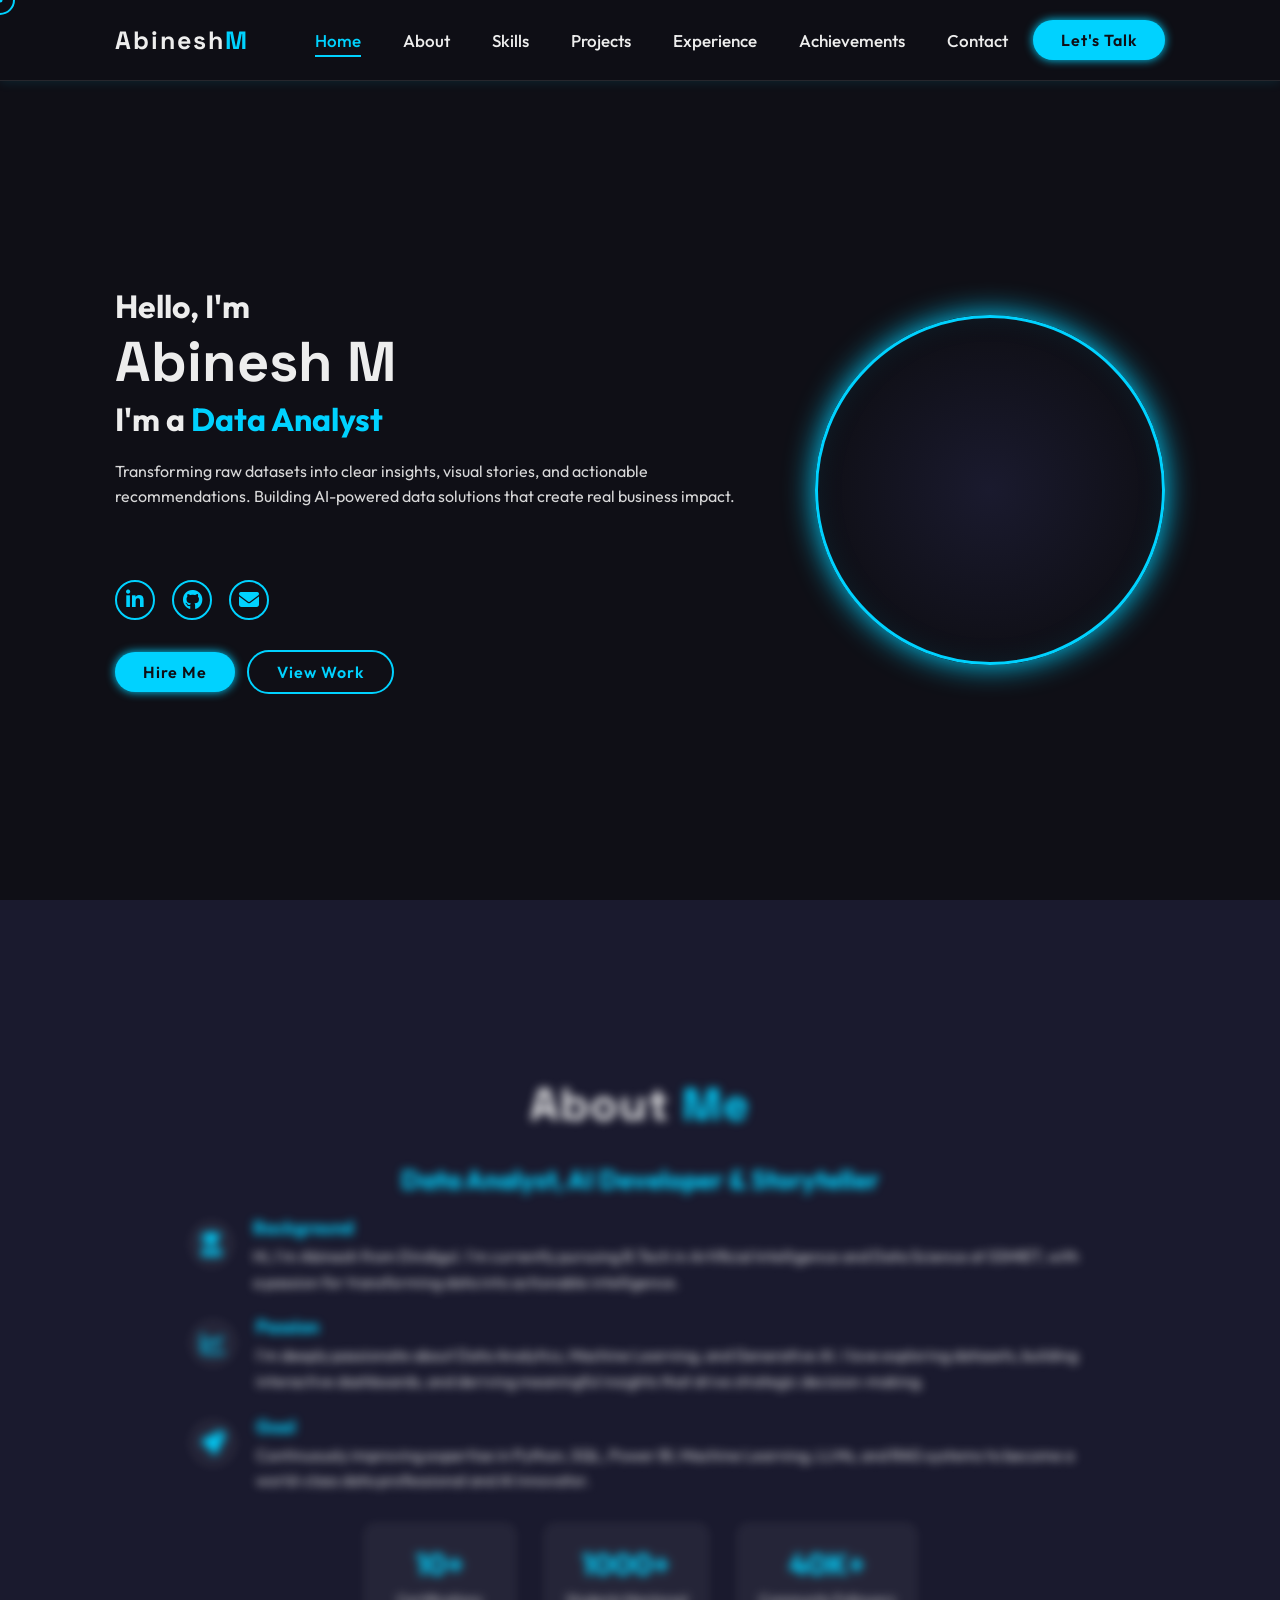
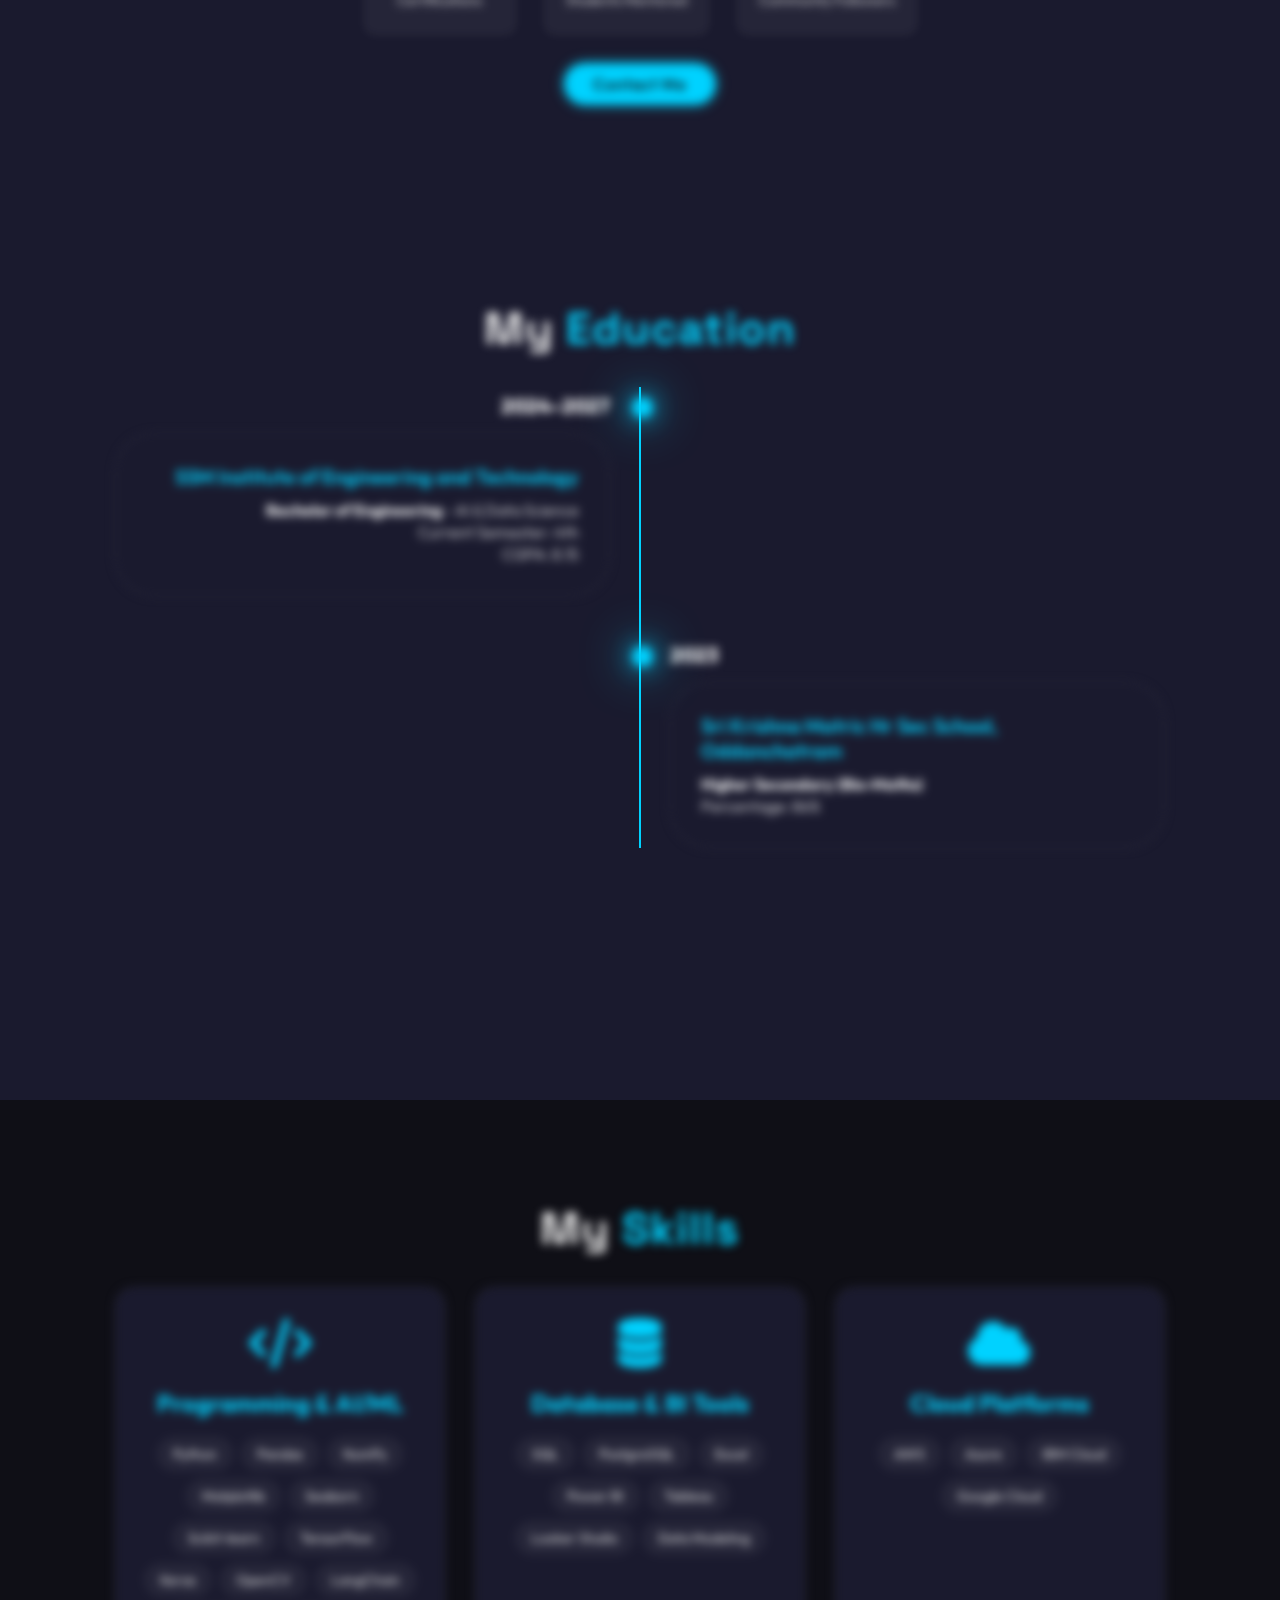
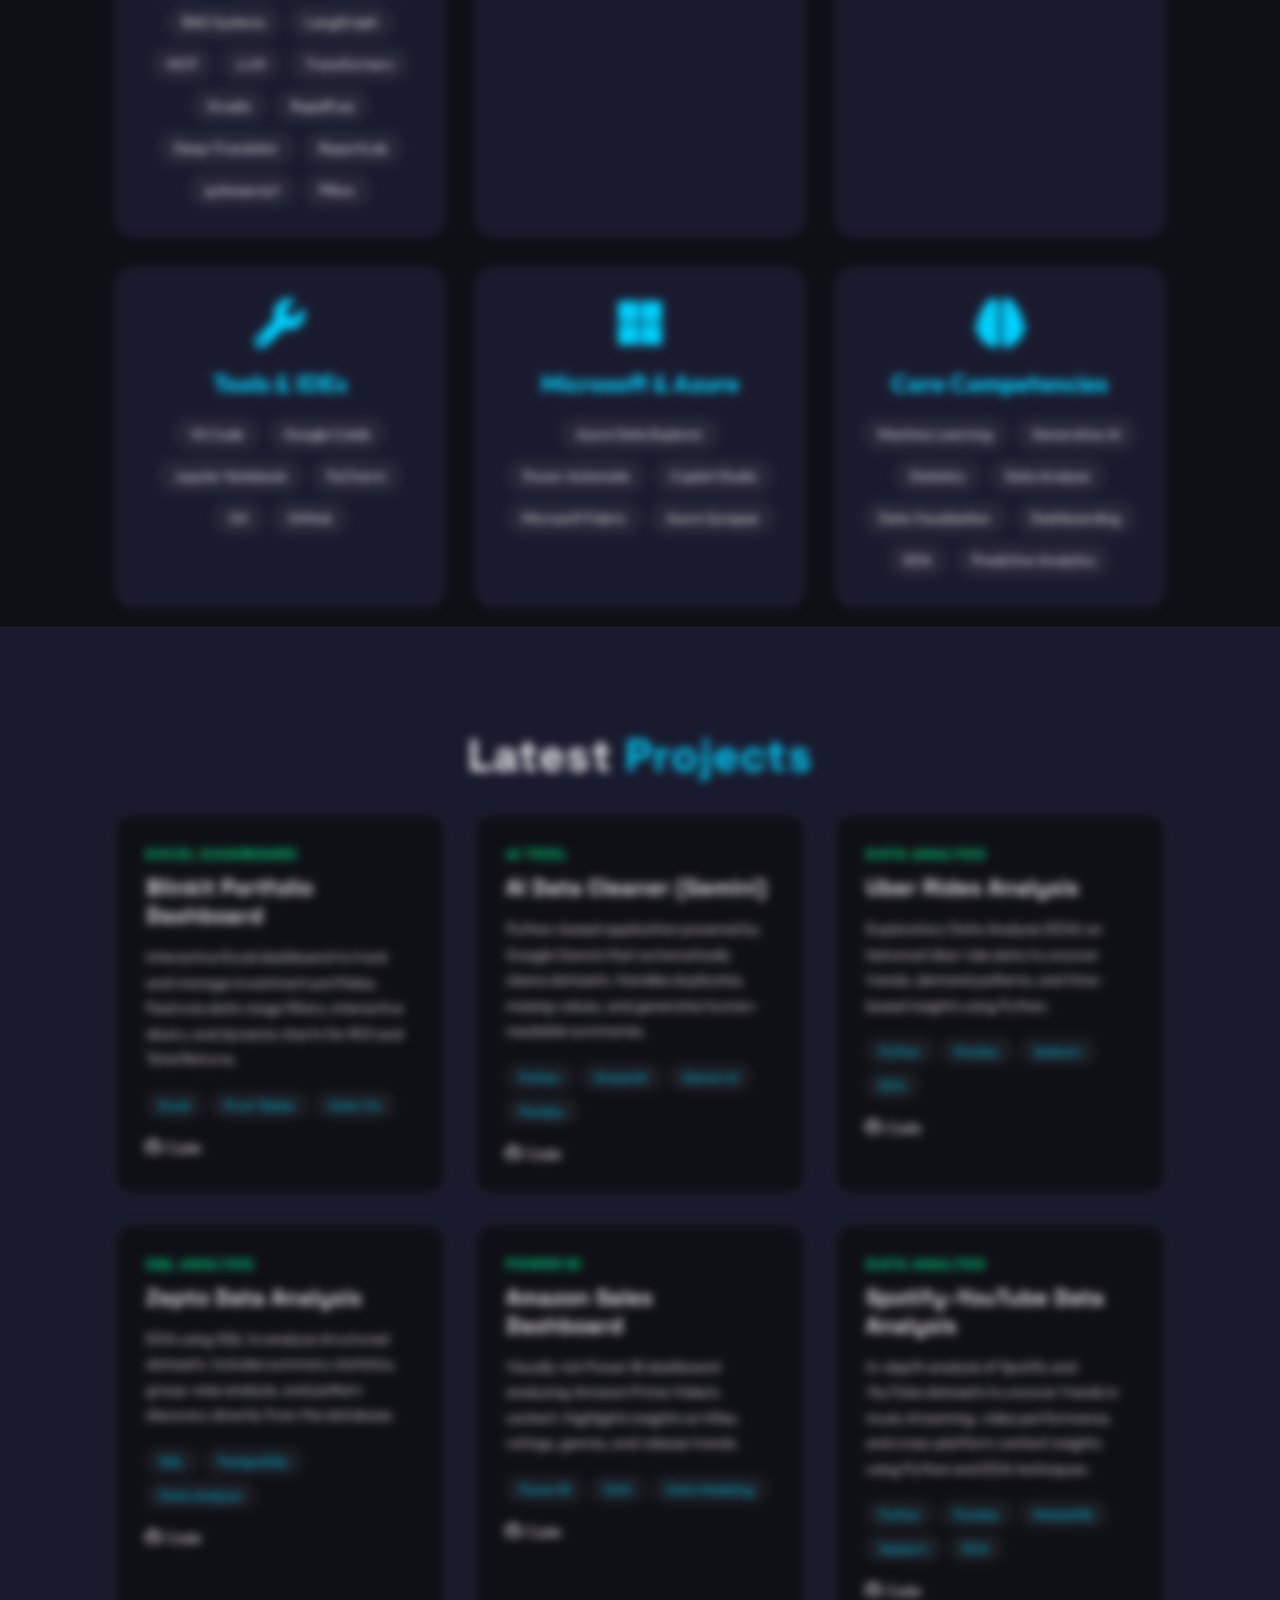
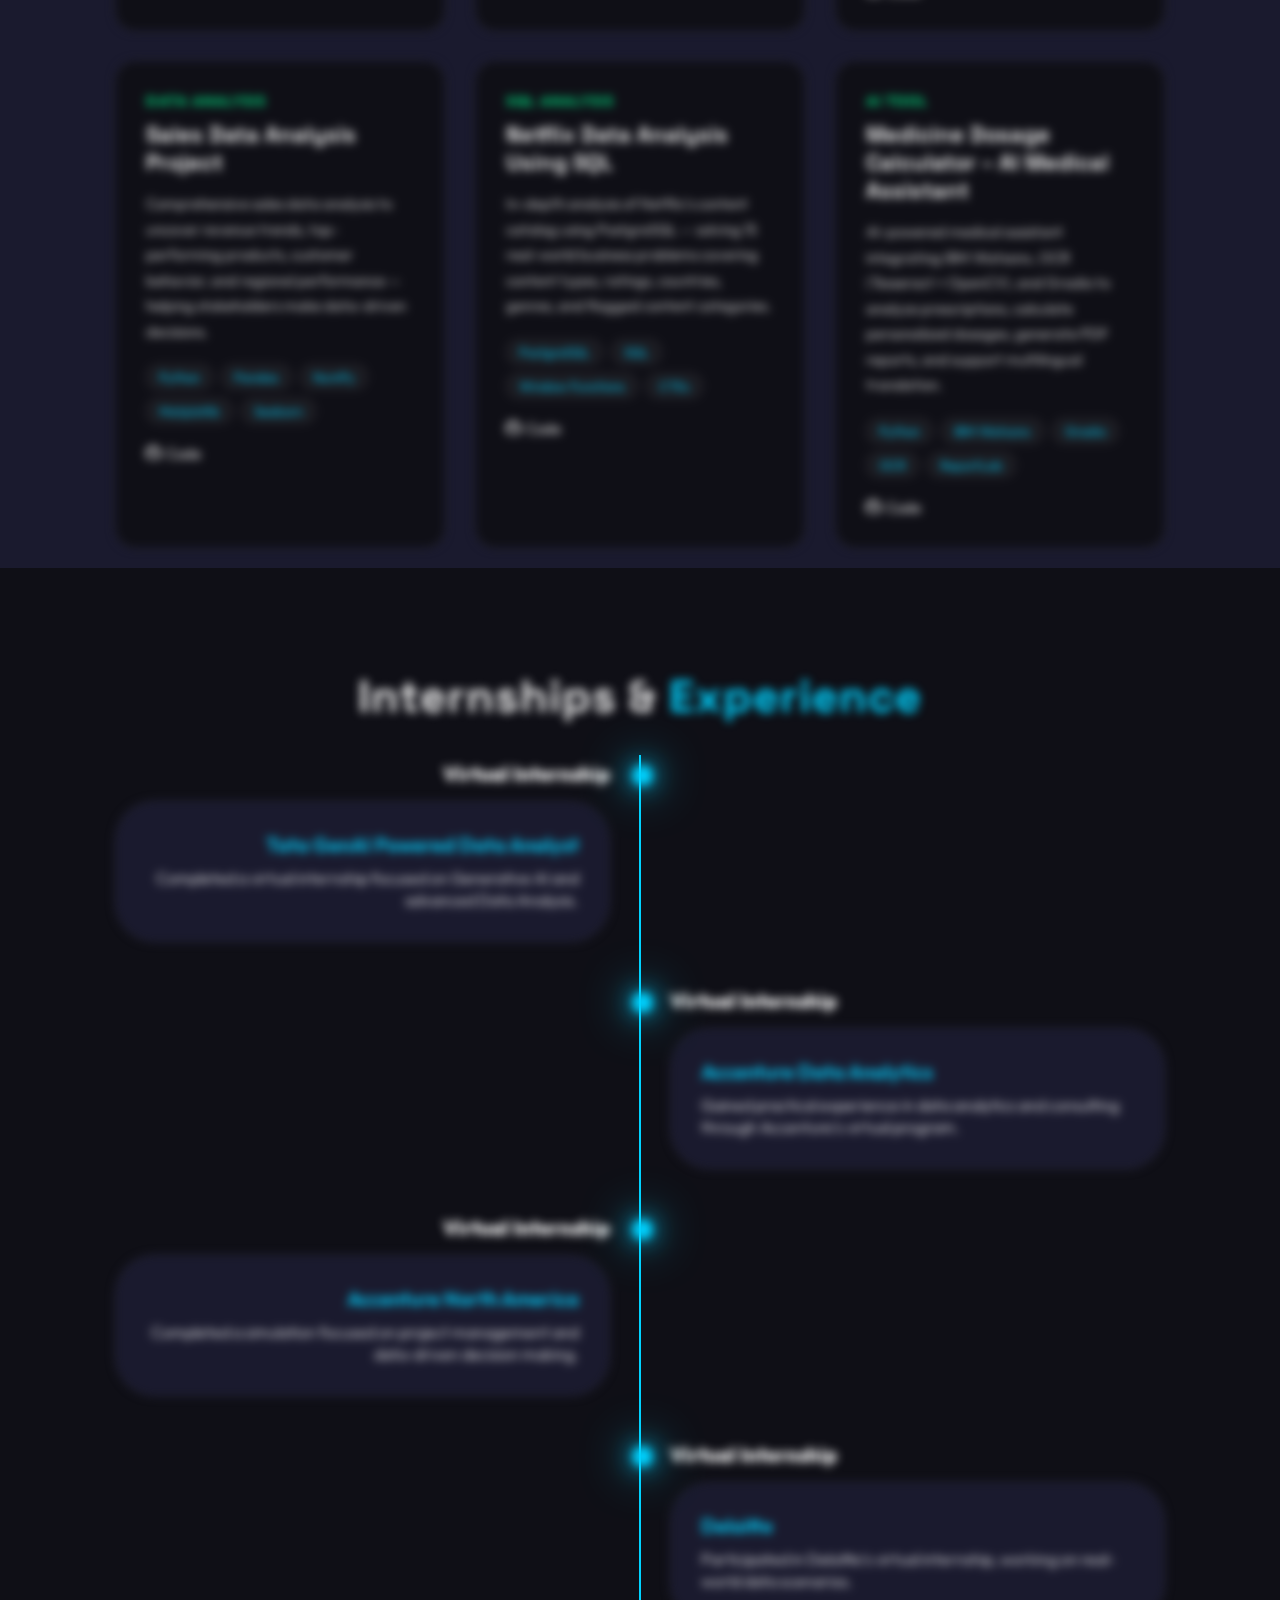
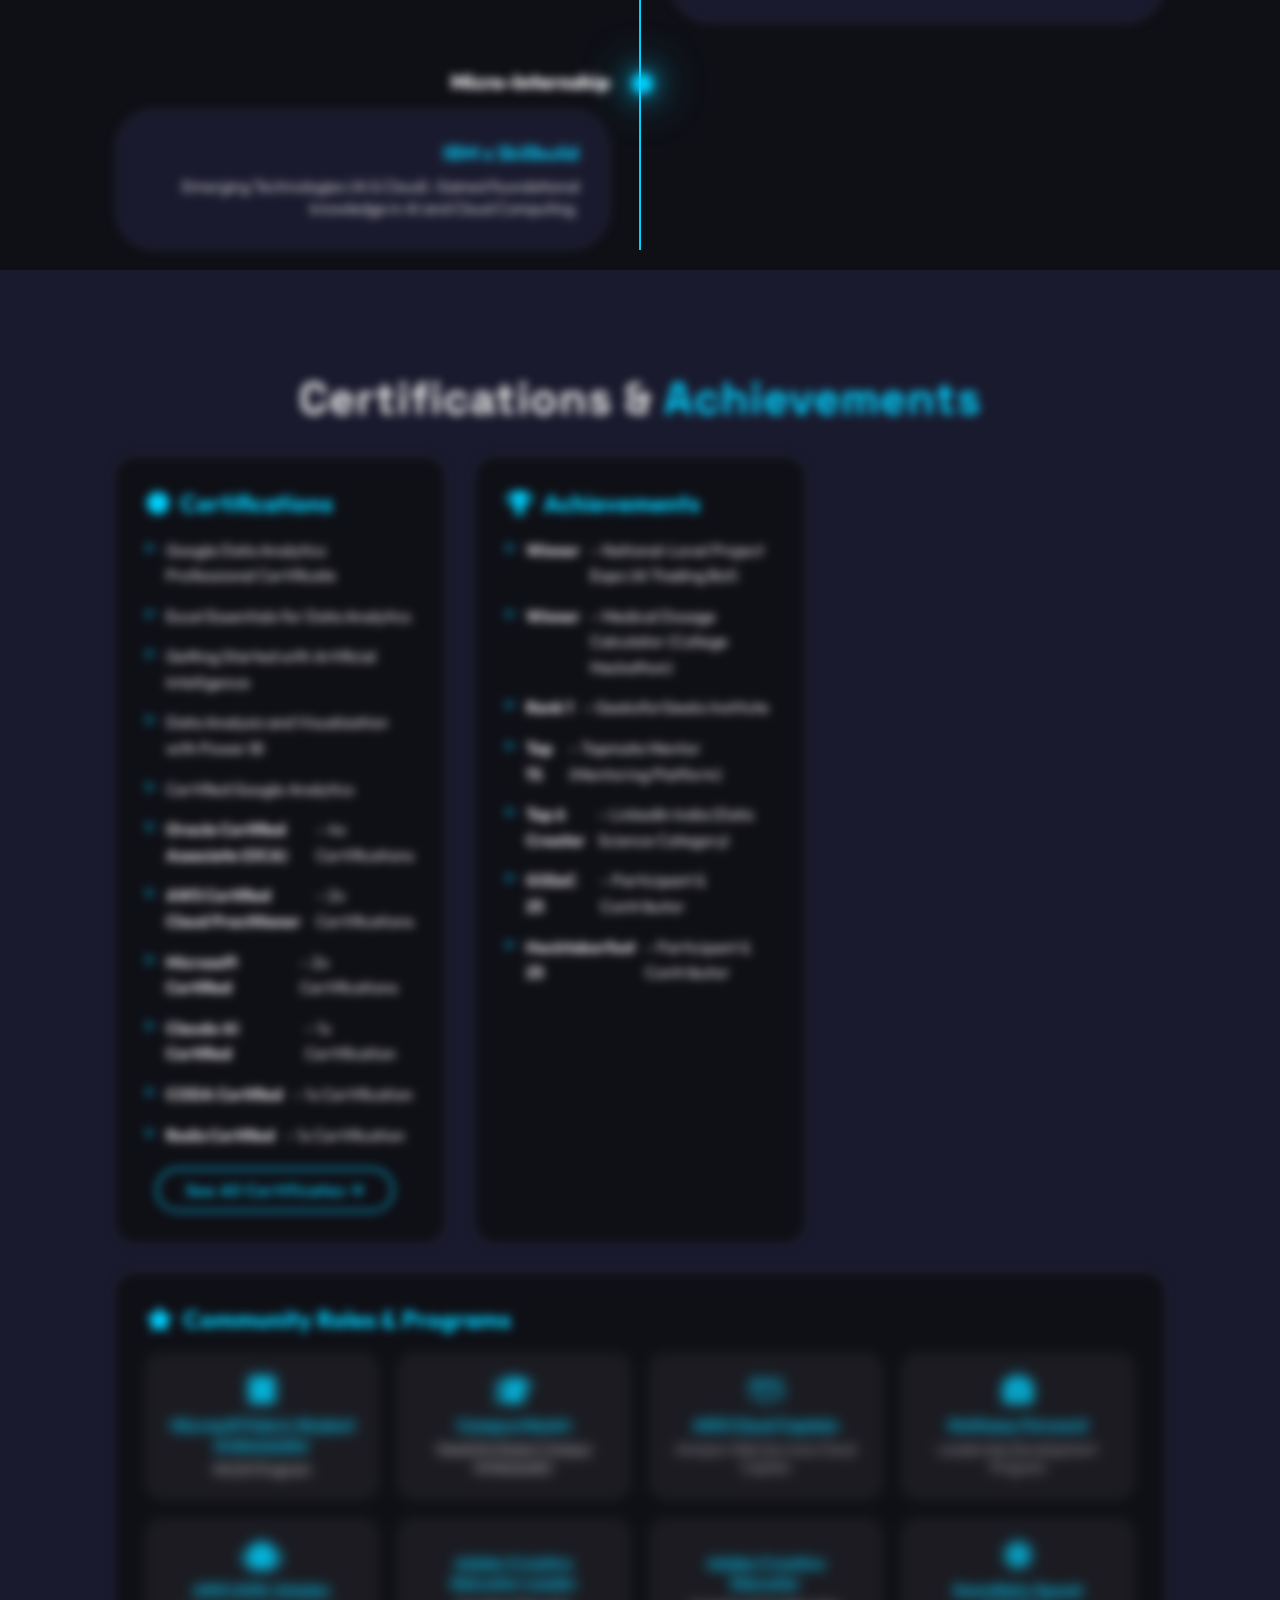
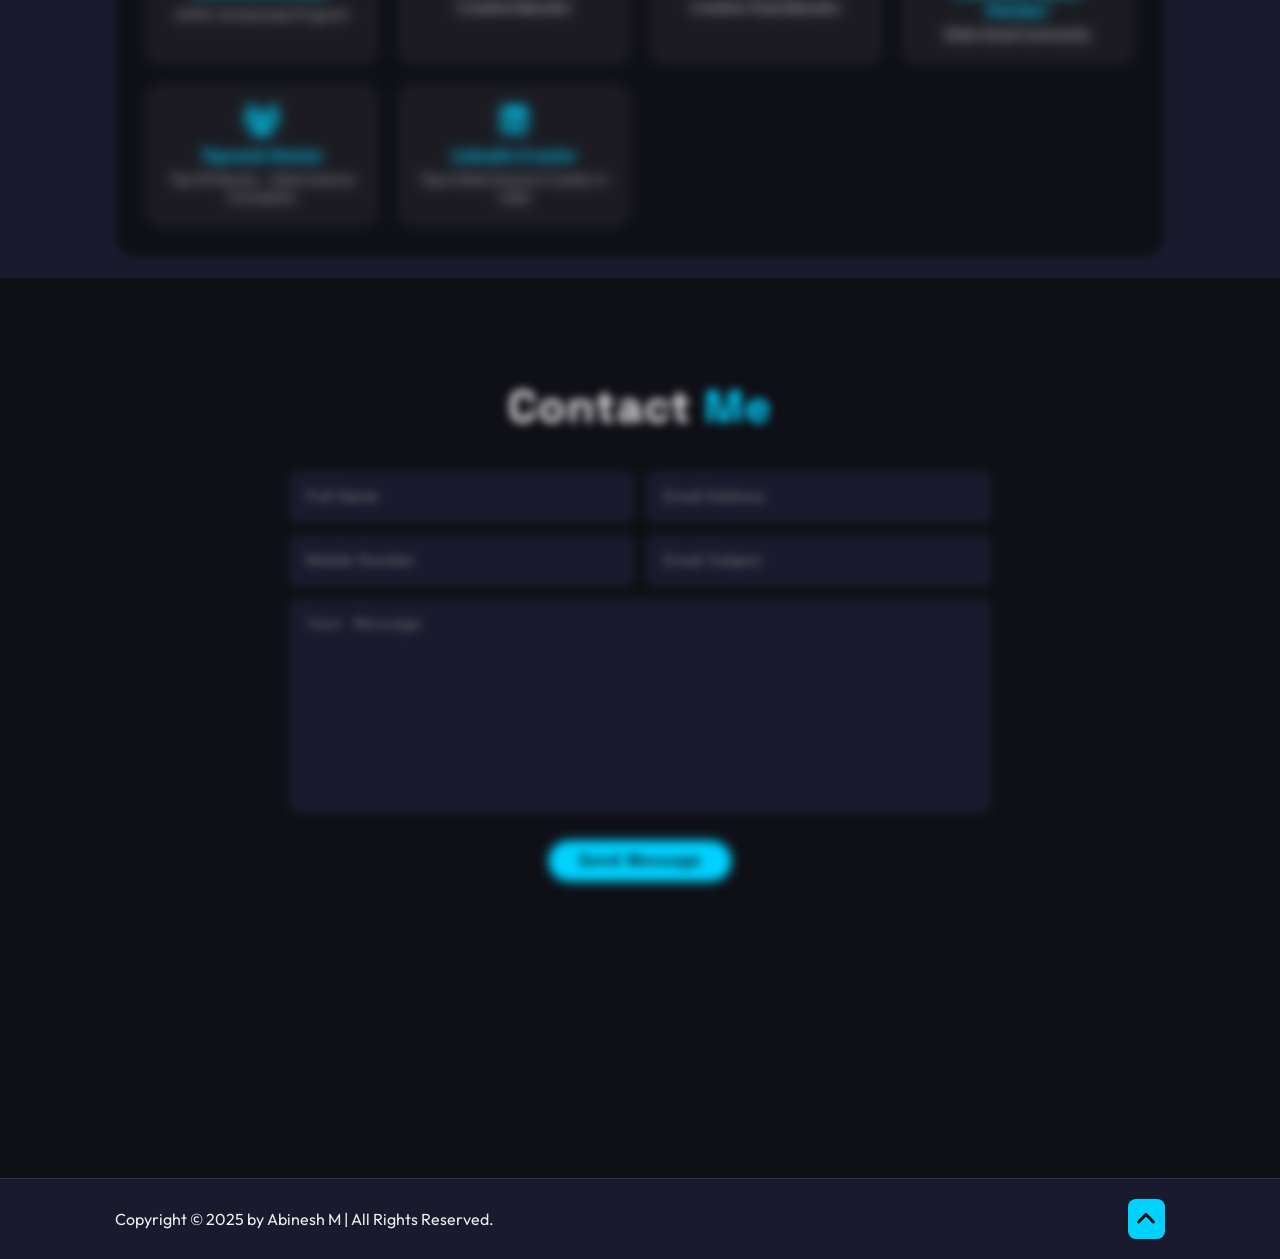
==== commit fe9e2b82: "Update index.html" ====
--- a/index.html
+++ b/index.html
@@ -4,30 +4,919 @@
 <head>
     <meta charset="UTF-8">
     <meta name="viewport" content="width=device-width, initial-scale=1.0">
-    <title>Abinesh M | Data & AI Specialist Portfolio</title>
+    <title>Abinesh M | Data Analyst & AI Developer</title>
     <meta name="description"
-        content="Portfolio of Abinesh M, Data Analyst & Generative AI Practitioner specializing in LangChain, RAG, Python, SQL, Power BI, and Cloud Architectures.">
-    
-    <!-- Fonts -->
+        content="Portfolio of Abinesh M, a results-driven Data Analyst & AI Developer specializing in Python, SQL, Power BI, Machine Learning, and Generative AI.">
     <link rel="preconnect" href="https://fonts.googleapis.com">
     <link rel="preconnect" href="https://fonts.gstatic.com" crossorigin>
-    <link href="https://fonts.googleapis.com/css2?family=Outfit:wght@300;400;500;600;700&family=Space+Grotesk:wght@300;400;500;600;700&display=swap" rel="stylesheet">
-    
-    <!-- Icons -->
+    <link
+        href="https://fonts.googleapis.com/css2?family=Outfit:wght@300;400;500;600;700&family=Space+Grotesk:wght@300;400;500;600;700&display=swap"
+        rel="stylesheet">
     <link rel="stylesheet" href="https://cdnjs.cloudflare.com/ajax/libs/font-awesome/6.4.0/css/all.min.css">
-    
-    <!-- External CSS -->
-    <link rel="stylesheet" href="style.css">
+    <style>
+        :root {
+            --bg-color: #0f0f16;
+            --second-bg-color: #1a1a2e;
+            --text-color: #ededed;
+            --main-color: #00d2ff;
+            --accent-color: #3a86ff;
+            --success-color: #00d97e;
+            --glass-bg: rgba(255, 255, 255, 0.05);
+            --glass-border: rgba(255, 255, 255, 0.1);
+            --font-primary: 'Outfit', sans-serif;
+            --font-secondary: 'Space Grotesk', sans-serif;
+        }
+
+        * {
+            margin: 0;
+            padding: 0;
+            box-sizing: border-box;
+            text-decoration: none;
+            border: none;
+            outline: none;
+            scroll-behavior: smooth;
+        }
+
+        html {
+            font-size: 62.5%;
+            overflow-x: hidden;
+        }
+
+        body {
+            background: var(--bg-color);
+            color: var(--text-color);
+            font-family: var(--font-primary);
+        }
+
+        /* Custom Cursor */
+        .cursor-dot,
+        .cursor-outline {
+            position: fixed;
+            top: 0;
+            left: 0;
+            transform: translate(-50%, -50%);
+            border-radius: 50%;
+            z-index: 9999;
+            pointer-events: none;
+        }
+
+        .cursor-dot {
+            width: 5px;
+            height: 5px;
+            background-color: var(--main-color);
+        }
+
+        .cursor-outline {
+            width: 30px;
+            height: 30px;
+            border: 2px solid var(--main-color);
+        }
+
+        /* Header */
+        .header {
+            position: fixed;
+            top: 0;
+            left: 0;
+            width: 100%;
+            padding: 2rem 9%;
+            background: rgba(15, 15, 22, 0.95);
+            backdrop-filter: blur(10px);
+            display: flex;
+            justify-content: space-between;
+            align-items: center;
+            z-index: 100;
+            border-bottom: 1px solid var(--glass-border);
+            box-shadow: 0 2px 10px rgba(0, 210, 255, 0.1);
+        }
+
+        .logo {
+            font-size: 2.5rem;
+            color: var(--text-color);
+            font-weight: 700;
+            font-family: var(--font-secondary);
+            letter-spacing: 2px;
+        }
+
+        .highlight {
+            color: var(--main-color);
+        }
+
+        .navbar a {
+            font-size: 1.7rem;
+            color: var(--text-color);
+            margin-left: 4rem;
+            font-weight: 500;
+            transition: .3s;
+            position: relative;
+        }
+
+        .navbar a:hover,
+        .navbar a.active {
+            color: var(--main-color);
+        }
+
+        .navbar a::after {
+            content: '';
+            position: absolute;
+            left: 0;
+            bottom: -6px;
+            width: 0;
+            height: 2px;
+            background: var(--main-color);
+            transition: .3s;
+        }
+
+        .navbar a:hover::after,
+        .navbar a.active::after {
+            width: 100%;
+        }
+
+        .header-right {
+            display: flex;
+            align-items: center;
+        }
+
+        .menu-icon {
+            font-size: 3.6rem;
+            color: var(--text-color);
+            display: none;
+            margin-left: 2rem;
+            cursor: pointer;
+        }
+
+        /* Buttons */
+        .btn {
+            display: inline-block;
+            padding: 1rem 2.8rem;
+            background: var(--main-color);
+            border-radius: 4rem;
+            box-shadow: 0 0 1rem var(--main-color);
+            font-size: 1.6rem;
+            color: var(--bg-color);
+            letter-spacing: .1rem;
+            font-weight: 600;
+            transition: .5s ease;
+        }
+
+        .btn:hover {
+            box-shadow: 0 0 2rem var(--main-color);
+            transform: scale(1.05);
+        }
+
+        .btn-secondary {
+            background: transparent;
+            color: var(--main-color);
+            border: 2px solid var(--main-color);
+            box-shadow: none;
+            margin-left: 1rem;
+        }
+
+        .btn-secondary:hover {
+            background: var(--main-color);
+            color: var(--bg-color);
+            box-shadow: 0 0 1rem var(--main-color);
+        }
+
+        /* Sections */
+        section {
+            min-height: 100vh;
+            padding: 10rem 9% 2rem;
+        }
+
+        .home {
+            display: flex;
+            justify-content: center;
+            align-items: center;
+            gap: 5rem;
+        }
+
+        .home-content h3 {
+            font-size: 3.2rem;
+            font-weight: 700;
+        }
+
+        .home-content h3:nth-of-type(2) {
+            margin-bottom: 2rem;
+        }
+
+        span.typewriter {
+            color: var(--main-color);
+            font-weight: 700;
+        }
+
+        .home-content h1 {
+            font-size: 5.6rem;
+            font-weight: 700;
+            line-height: 1.3;
+            font-family: var(--font-secondary);
+        }
+
+        .home-content p {
+            font-size: 1.6rem;
+            margin: 2rem 0 4rem;
+            line-height: 1.6;
+            color: rgba(237, 237, 237, 0.9);
+        }
+
+        .social-icons a {
+            display: inline-flex;
+            justify-content: center;
+            align-items: center;
+            width: 4rem;
+            height: 4rem;
+            background: transparent;
+            border: .2rem solid var(--main-color);
+            border-radius: 50%;
+            font-size: 2rem;
+            color: var(--main-color);
+            margin: 3rem 1.5rem 3rem 0;
+            transition: .5s ease;
+        }
+
+        .social-icons a:hover {
+            background: var(--main-color);
+            color: var(--bg-color);
+            box-shadow: 0 0 1rem var(--main-color);
+            transform: translateY(-5px);
+        }
+
+        .home-img {
+            flex: 1;
+            display: flex;
+            justify-content: center;
+        }
+
+        .img-box {
+            position: relative;
+            width: 35rem;
+            height: 35rem;
+            border-radius: 50%;
+            display: flex;
+            justify-content: center;
+            align-items: center;
+            background: radial-gradient(circle, var(--second-bg-color) 0%, var(--bg-color) 70%);
+            box-shadow: 0 0 30px var(--main-color), inset 0 0 30px rgba(0, 210, 255, 0.1);
+            animation: floatImage 4s ease-in-out infinite;
+        }
+
+        .img-box img {
+            width: 100%;
+            height: 100%;
+            border-radius: 50%;
+            object-fit: cover;
+            border: 3px solid var(--main-color);
+        }
+
+        @keyframes floatImage {
+            0% { transform: translateY(0); }
+            50% { transform: translateY(-2.4rem); }
+            100% { transform: translateY(0); }
+        }
+
+        /* About Section */
+        .about {
+            background: var(--second-bg-color);
+            display: flex;
+            flex-direction: column;
+            justify-content: center;
+            align-items: center;
+        }
+
+        .heading {
+            text-align: center;
+            font-size: 4.5rem;
+            margin-bottom: 3rem;
+            font-family: var(--font-secondary);
+            letter-spacing: 1px;
+        }
+
+        .about-content {
+            text-align: center;
+            max-width: 900px;
+        }
+
+        .about-text h3 {
+            font-size: 2.6rem;
+            margin-bottom: 2rem;
+            color: var(--main-color);
+        }
+
+        .about-text p {
+            font-size: 1.6rem;
+            margin-bottom: 2rem;
+            line-height: 1.8;
+            color: rgba(237, 237, 237, 0.9);
+        }
+
+        .stats-container {
+            display: flex;
+            justify-content: center;
+            gap: 3rem;
+            margin: 3rem 0;
+            flex-wrap: wrap;
+        }
+
+        .stat-box {
+            background: var(--glass-bg);
+            border: 1px solid var(--glass-border);
+            padding: 2rem;
+            border-radius: 1rem;
+            min-width: 150px;
+            transition: .3s;
+        }
+
+        .stat-box:hover {
+            transform: translateY(-5px);
+            background: rgba(255, 255, 255, 0.1);
+            border-color: var(--main-color);
+        }
+
+        .stat-box h3 {
+            font-size: 3rem;
+            color: var(--main-color);
+            margin-bottom: 0.5rem;
+        }
+
+        .stat-box p {
+            font-size: 1.4rem;
+            margin: 0;
+        }
+
+        .about-list {
+            list-style: none;
+            text-align: left;
+            margin-bottom: 3rem;
+        }
+
+        .about-list li {
+            display: flex;
+            gap: 2rem;
+            margin-bottom: 2rem;
+            align-items: flex-start;
+        }
+
+        .about-list li i {
+            font-size: 2.4rem;
+            color: var(--main-color);
+            margin-top: 0.5rem;
+            background: var(--glass-bg);
+            padding: 1rem;
+            border-radius: 50%;
+            border: 1px solid var(--glass-border);
+        }
+
+        .about-list li h4 {
+            font-size: 1.8rem;
+            color: var(--main-color);
+            margin-bottom: 0.5rem;
+        }
+
+        .about-list li p {
+            font-size: 1.6rem;
+            line-height: 1.6;
+            margin: 0;
+        }
+
+        /* Education Section */
+        .education {
+            background: var(--second-bg-color);
+        }
+
+        /* Skills Section */
+        .skills {
+            background: var(--bg-color);
+        }
+
+        .skills-container {
+            display: grid;
+            grid-template-columns: repeat(auto-fit, minmax(300px, 1fr));
+            gap: 3rem;
+            justify-content: center;
+        }
+
+        .skills-box {
+            background: var(--second-bg-color);
+            padding: 3rem 2rem;
+            border-radius: 2rem;
+            text-align: center;
+            border: 1px solid var(--glass-border);
+            transition: .5s ease;
+        }
+
+        .skills-box:hover {
+            transform: translateY(-10px);
+            border-color: var(--main-color);
+            box-shadow: 0 0 20px rgba(0, 210, 255, 0.2);
+        }
+
+        .skills-box i {
+            font-size: 5rem;
+            color: var(--main-color);
+            margin-bottom: 2rem;
+        }
+
+        .skills-box h3 {
+            font-size: 2.4rem;
+            margin-bottom: 2rem;
+            color: var(--main-color);
+        }
+
+        .skills-list {
+            display: flex;
+            flex-wrap: wrap;
+            gap: 1rem;
+            justify-content: center;
+        }
+
+        .skills-list span {
+            background: var(--glass-bg);
+            border: 1px solid var(--glass-border);
+            padding: .6rem 1.4rem;
+            border-radius: 2rem;
+            font-size: 1.4rem;
+            transition: .3s;
+        }
+
+        .skills-list span:hover {
+            background: var(--main-color);
+            color: var(--bg-color);
+            border-color: var(--main-color);
+        }
+
+        /* Projects Section */
+        .projects {
+            background: var(--second-bg-color);
+        }
+
+        .projects-container {
+            display: grid;
+            grid-template-columns: repeat(auto-fit, minmax(320px, 1fr));
+            gap: 3rem;
+        }
+
+        .project-box {
+            background: var(--bg-color);
+            border-radius: 2rem;
+            overflow: hidden;
+            border: 1px solid var(--glass-border);
+            transition: .5s ease;
+        }
+
+        .project-box:hover {
+            transform: translateY(-10px);
+            border-color: var(--main-color);
+            box-shadow: 0 0 20px rgba(0, 210, 255, 0.2);
+        }
+
+        .project-info {
+            padding: 3rem;
+        }
+
+        .project-info h4 {
+            font-size: 1.4rem;
+            color: var(--success-color);
+            text-transform: uppercase;
+            letter-spacing: .1rem;
+            margin-bottom: 1rem;
+        }
+
+        .project-info h3 {
+            font-size: 2.2rem;
+            margin-bottom: 1.5rem;
+            font-family: var(--font-secondary);
+            color: var(--text-color);
+        }
+
+        .project-info p {
+            font-size: 1.5rem;
+            line-height: 1.7;
+            margin-bottom: 2rem;
+            color: rgba(237, 237, 237, 0.8);
+        }
+
+        .tech-stack {
+            display: flex;
+            flex-wrap: wrap;
+            gap: .8rem;
+            margin-bottom: 2rem;
+        }
+
+        .tech-stack span {
+            background: var(--glass-bg);
+            border: 1px solid var(--glass-border);
+            padding: .4rem 1.2rem;
+            border-radius: 2rem;
+            font-size: 1.3rem;
+            color: var(--main-color);
+        }
+
+        .project-links {
+            display: flex;
+            gap: 1.5rem;
+        }
+
+        .project-links a {
+            font-size: 1.5rem;
+            color: var(--text-color);
+            display: flex;
+            align-items: center;
+            gap: .5rem;
+            transition: .3s;
+        }
+
+        .project-links a:hover {
+            color: var(--main-color);
+        }
+
+        /* Experience Section */
+        .experience {
+            background: var(--bg-color);
+        }
+
+        /* Timeline */
+        .timeline-items {
+            max-width: 1200px;
+            margin: auto;
+            display: flex;
+            flex-direction: column;
+            position: relative;
+        }
+
+        .timeline-items::before {
+            content: '';
+            position: absolute;
+            width: 2px;
+            background: var(--main-color);
+            top: 0;
+            bottom: 0;
+            left: 50%;
+            transform: translateX(-50%);
+        }
+
+        .timeline-item {
+            width: 100%;
+            margin-bottom: 40px;
+            position: relative;
+        }
+
+        .timeline-item:last-child {
+            margin-bottom: 0;
+        }
+
+        .timeline-item:nth-child(odd) {
+            padding-right: calc(50% + 30px);
+            text-align: right;
+        }
+
+        .timeline-item:nth-child(even) {
+            padding-left: calc(50% + 30px);
+        }
+
+        .timeline-dot {
+            height: 21px;
+            width: 21px;
+            background-color: var(--main-color);
+            box-shadow: 0 0 25px var(--main-color), 0 0 50px var(--main-color);
+            position: absolute;
+            left: calc(50% - 8px);
+            border-radius: 50%;
+            top: 10px;
+        }
+
+        .timeline-date {
+            font-size: 20px;
+            font-weight: 800;
+            color: white;
+            margin: 6px 0 15px;
+        }
+
+        .timeline-content {
+            background-color: var(--second-bg-color);
+            border: 1px solid var(--glass-border);
+            padding: 30px;
+            border-radius: 4rem;
+            cursor: pointer;
+            transition: 0.3s ease-in-out;
+        }
+
+        .timeline-content:hover {
+            transform: scale(1.05);
+            border-color: var(--main-color);
+            box-shadow: 0 0 25px rgba(0, 210, 255, 0.2);
+        }
+
+        .timeline-content h3 {
+            font-size: 20px;
+            color: var(--main-color);
+            margin: 0 0 10px;
+            font-weight: 600;
+        }
+
+        .timeline-content p {
+            color: white;
+            font-size: 16px;
+            font-weight: 300;
+            line-height: 22px;
+        }
+
+        .cert-header-link {
+            color: var(--main-color);
+            text-decoration: none;
+            transition: .3s;
+        }
+
+        .cert-header-link:hover {
+            text-decoration: underline;
+            color: var(--accent-color);
+        }
+
+        /* Achievements Section */
+        .achievements {
+            background: var(--second-bg-color);
+        }
+
+        .achievements-container {
+            display: grid;
+            grid-template-columns: repeat(auto-fit, minmax(300px, 1fr));
+            gap: 3rem;
+        }
+
+        .achievement-category {
+            background: var(--bg-color);
+            padding: 3rem;
+            border-radius: 2rem;
+            border: 1px solid var(--glass-border);
+            transition: .3s;
+        }
+
+        .achievement-category:hover {
+            border-color: var(--main-color);
+            box-shadow: 0 0 15px rgba(0, 210, 255, 0.1);
+        }
+
+        .achievement-category h3 {
+            font-size: 2.4rem;
+            margin-bottom: 2rem;
+            color: var(--main-color);
+            display: flex;
+            align-items: center;
+            gap: 1rem;
+        }
+
+        .achievement-list {
+            list-style: none;
+        }
+
+        .achievement-list li {
+            font-size: 1.6rem;
+            margin-bottom: 1.5rem;
+            display: flex;
+            align-items: flex-start;
+            gap: 1rem;
+            line-height: 1.6;
+        }
+
+        .achievement-list li::before {
+            content: '▹';
+            color: var(--main-color);
+            font-size: 2rem;
+            line-height: 1.6rem;
+            flex-shrink: 0;
+        }
+
+        .achievement-list li a {
+            color: var(--text-color);
+            transition: .3s;
+        }
+
+        .achievement-list li a:hover {
+            color: var(--main-color);
+        }
+
+        .see-all-btn {
+            margin-top: 2rem;
+        }
+
+        /* Roles/Ambassadors Section */
+        .roles-grid {
+            display: grid;
+            grid-template-columns: repeat(auto-fit, minmax(220px, 1fr));
+            gap: 2rem;
+            margin-top: 1rem;
+        }
+
+        .role-card {
+            background: var(--glass-bg);
+            border: 1px solid var(--glass-border);
+            border-radius: 1.5rem;
+            padding: 2rem;
+            text-align: center;
+            transition: .3s ease;
+        }
+
+        .role-card:hover {
+            border-color: var(--main-color);
+            transform: translateY(-5px);
+            box-shadow: 0 0 15px rgba(0,210,255,0.15);
+        }
+
+        .role-card i {
+            font-size: 3rem;
+            color: var(--main-color);
+            margin-bottom: 1rem;
+        }
+
+        .role-card h4 {
+            font-size: 1.6rem;
+            margin-bottom: .5rem;
+            color: var(--main-color);
+        }
+
+        .role-card p {
+            font-size: 1.4rem;
+            color: rgba(237,237,237,0.75);
+        }
+
+        .role-card a {
+            color: var(--text-color);
+            text-decoration: none;
+        }
+
+        .role-card a:hover {
+            color: var(--main-color);
+        }
+
+        /* Contact Section */
+        .contact {
+            background: var(--bg-color);
+        }
+
+        .contact-form {
+            max-width: 70rem;
+            margin: 1rem auto;
+            text-align: center;
+            margin-bottom: 3rem;
+        }
+
+        .contact-form .input-box {
+            display: flex;
+            justify-content: space-between;
+            flex-wrap: wrap;
+        }
+
+        .contact-form .input-box input,
+        .contact-form textarea {
+            width: 100%;
+            padding: 1.5rem;
+            font-size: 1.6rem;
+            color: var(--text-color);
+            background: var(--second-bg-color);
+            border-radius: .8rem;
+            margin: .7rem 0;
+            border: 1px solid var(--glass-border);
+            transition: .3s;
+        }
+
+        .contact-form .input-box input:focus,
+        .contact-form textarea:focus {
+            border-color: var(--main-color);
+            box-shadow: 0 0 10px rgba(0, 210, 255, 0.2);
+        }
+
+        .contact-form .input-box input {
+            width: 49%;
+        }
+
+        .contact-form textarea {
+            resize: none;
+        }
+
+        .contact-form .btn {
+            margin-top: 2rem;
+            cursor: pointer;
+        }
+
+        /* Footer */
+        .footer {
+            display: flex;
+            justify-content: space-between;
+            align-items: center;
+            flex-wrap: wrap;
+            padding: 2rem 9%;
+            background: var(--second-bg-color);
+            border-top: 1px solid var(--glass-border);
+        }
+
+        .footer-text p {
+            font-size: 1.6rem;
+        }
+
+        .footer-iconTop a {
+            display: inline-flex;
+            justify-content: center;
+            align-items: center;
+            padding: .8rem;
+            background: var(--main-color);
+            border-radius: .8rem;
+            transition: .5s ease;
+        }
+
+        .footer-iconTop a:hover {
+            box-shadow: 0 0 1rem var(--main-color);
+            transform: translateY(-3px);
+        }
+
+        .footer-iconTop a i {
+            font-size: 2.4rem;
+            color: var(--bg-color);
+        }
+
+        /* Scroll Animation */
+        .home-content,
+        .heading,
+        .img-box,
+        .about-content,
+        .skills-box,
+        .project-box,
+        .timeline-item,
+        .achievement-category,
+        .contact-form,
+        .role-card {
+            opacity: 0;
+            transform: translateY(50px);
+            transition: all 1s ease-out;
+            filter: blur(5px);
+        }
+
+        .show {
+            opacity: 1;
+            transform: translateY(0);
+            filter: blur(0);
+        }
+
+        .skills-box:nth-child(2) { transition-delay: 200ms; }
+        .skills-box:nth-child(3) { transition-delay: 400ms; }
+        .skills-box:nth-child(4) { transition-delay: 600ms; }
+        .skills-box:nth-child(5) { transition-delay: 800ms; }
+        .project-box:nth-child(2) { transition-delay: 200ms; }
+        .project-box:nth-child(3) { transition-delay: 400ms; }
+
+        /* Responsive */
+        @media (max-width: 991px) {
+            .header { padding: 2rem 3%; }
+            section { padding: 10rem 3% 2rem; }
+            .home { flex-direction: column; }
+            .home-content { text-align: center; }
+            .home-content h3 { font-size: 2.6rem; }
+            .home-content h1 { font-size: 5rem; }
+            .social-icons { justify-content: center; }
+        }
+
+        @media (max-width: 768px) {
+            .menu-icon { display: block; }
+
+            .navbar {
+                position: absolute;
+                top: 100%;
+                left: 0;
+                width: 100%;
+                padding: 1rem 3%;
+                background: var(--bg-color);
+                border-top: .1rem solid rgba(0,0,0,.2);
+                box-shadow: 0 .5rem 1rem rgba(0,0,0,.2);
+                display: none;
+            }
+
+            .navbar.active { display: block; }
+            .navbar a { display: block; font-size: 2rem; margin: 3rem 0; }
+
+            .home-img .img-box { width: 25rem; height: 25rem; }
+
+            .timeline-items::before { left: 7px; }
+
+            .timeline-item:nth-child(odd) {
+                padding-right: 0;
+                text-align: left;
+            }
+
+            .timeline-item:nth-child(odd),
+            .timeline-item:nth-child(even) {
+                padding-left: 37px;
+            }
+
+            .timeline-dot { left: 0; }
+
+            .contact-form .input-box input { width: 100%; }
+        }
+    </style>
 </head>
 
 <body>
-    <!-- Custom Cursor -->
     <div class="cursor-dot" data-cursor-dot></div>
     <div class="cursor-outline" data-cursor-outline></div>
 
-    <!-- Header Navigation -->
     <header class="header">
-        <a href="#home" class="logo">Abinesh<span class="highlight">.DataAI</span></a>
+        <a href="#" class="logo">Abinesh<span class="highlight">M</span></a>
 
         <nav class="navbar">
             <a href="#home" class="active">Home</a>
@@ -47,97 +936,97 @@
         </div>
     </header>
 
-    <!-- HOME SECTION -->
+    <!-- HOME -->
     <section class="home" id="home">
         <div class="home-content">
-            <span class="badge-pill"><i class="fa-solid fa-sparkles"></i> Open to Data & AI Roles</span>
             <h3>Hello, I'm</h3>
             <h1>Abinesh M</h1>
-            <h3 class="text-animation">Specialized in <span class="typewriter"></span></h3>
-            <p>Data Analyst and Generative AI Developer translating raw datasets into actionable intelligence, scalable machine learning models, and production-ready Agentic AI systems.</p>
+            <h3 class="text-animation">I'm a <span class="typewriter"></span></h3>
+            <p>Transforming raw datasets into clear insights, visual stories, and actionable recommendations. Building AI-powered data solutions that create real business impact.</p>
 
             <div class="social-icons">
-                <a href="https://www.linkedin.com/in/abinesh555" target="_blank" title="LinkedIn"><i class="fa-brands fa-linkedin-in"></i></a>
-                <a href="https://github.com/technicalabinesh" target="_blank" title="GitHub"><i class="fa-brands fa-github"></i></a>
-                <a href="mailto:m.abinesh555@gmail.com" title="Email"><i class="fa-solid fa-envelope"></i></a>
+                <a href="https://www.linkedin.com/in/abinesh555" target="_blank"><i class="fa-brands fa-linkedin-in"></i></a>
+                <a href="https://github.com/technicalabinesh" target="_blank"><i class="fa-brands fa-github"></i></a>
+                <a href="mailto:m.abinesh555@gmail.com"><i class="fa-solid fa-envelope"></i></a>
             </div>
 
             <div class="btn-group">
-                <a href="#contact" class="btn btn-primary"><i class="fa-solid fa-paper-plane"></i> Contact Me</a>
-                <a href="#projects" class="btn btn-secondary"><i class="fa-solid fa-code"></i> View Work</a>
+                <a href="#contact" class="btn btn-primary">Hire Me</a>
+                <a href="#projects" class="btn btn-secondary">View Work</a>
             </div>
         </div>
 
         <div class="home-img">
             <div class="img-box">
-                <img src="profile.jpg" alt="Abinesh M">
+                <img src="[data-uri]" alt="Abinesh M">
             </div>
         </div>
     </section>
 
-    <!-- ABOUT SECTION -->
+    <!-- ABOUT -->
     <section class="about" id="about">
         <h2 class="heading">About <span class="highlight">Me</span></h2>
-        <p class="section-subtitle">Bridging data analytics, business intelligence, and next-gen AI engineering</p>
 
         <div class="about-content">
-            <ul class="about-list">
-                <li>
-                    <i class="fa-solid fa-graduation-cap"></i>
-                    <div>
-                        <h4>Academic Background</h4>
-                        <p>Pursuing B.Tech in Artificial Intelligence & Data Science at SSM Institute of Engineering and Technology (CGPA: 8.15).</p>
-                    </div>
-                </li>
-                <li>
-                    <i class="fa-solid fa-brain"></i>
-                    <div>
-                        <h4>Analytical & Generative AI Mindset</h4>
-                        <p>Specialized in exploratory data analysis, dashboarding, RAG architectures, LangChain/LangGraph pipelines, and Model Context Protocol (MCP) integrations.</p>
-                    </div>
-                </li>
-                <li>
-                    <i class="fa-solid fa-users"></i>
-                    <div>
-                        <h4>Mentorship & Creator Impact</h4>
-                        <p>Ranked among <strong>LinkedIn Top 6 Data Science Creators in India</strong> and recognized as a <strong>Top 1% Mentor on Topmate</strong>, mentoring 1,000+ students globally.</p>
-                    </div>
-                </li>
-            </ul>
-
-            <div class="stats-container">
-                <div class="stat-box">
-                    <h3>Top 1%</h3>
-                    <p>Topmate Mentor</p>
-                </div>
-                <div class="stat-box">
-                    <h3>Top 6</h3>
-                    <p>LinkedIn DS Creator (IN)</p>
-                </div>
-                <div class="stat-box">
-                    <h3>11+</h3>
-                    <p>Cloud & AI Certifications</p>
-                </div>
-                <div class="stat-box">
-                    <h3>40K+</h3>
-                    <p>Community Audience</p>
-                </div>
+            <div class="about-text">
+                <h3>Data Analyst, AI Developer & Storyteller</h3>
+                <ul class="about-list">
+                    <li>
+                        <i class="fa-solid fa-user-graduate"></i>
+                        <div>
+                            <h4>Background</h4>
+                            <p>Hi, I'm Abinesh from Dindigul. I'm currently pursuing B.Tech in Artificial Intelligence and Data Science at SSMIET, with a passion for transforming data into actionable intelligence.</p>
+                        </div>
+                    </li>
+                    <li>
+                        <i class="fa-solid fa-chart-line"></i>
+                        <div>
+                            <h4>Passion</h4>
+                            <p>I'm deeply passionate about Data Analytics, Machine Learning, and Generative AI. I love exploring datasets, building interactive dashboards, and deriving meaningful insights that drive strategic decision-making.</p>
+                        </div>
+                    </li>
+                    <li>
+                        <i class="fa-solid fa-rocket"></i>
+                        <div>
+                            <h4>Goal</h4>
+                            <p>Continuously improving expertise in Python, SQL, Power BI, Machine Learning, LLMs, and RAG systems to become a world-class data professional and AI innovator.</p>
+                        </div>
+                    </li>
+                </ul>
+
+                <div class="stats-container">
+                    <div class="stat-box">
+                        <h3>10+</h3>
+                        <p>Certifications</p>
+                    </div>
+                    <div class="stat-box">
+                        <h3>1000+</h3>
+                        <p>Students Mentored</p>
+                    </div>
+                    <div class="stat-box">
+                        <h3>40K+</h3>
+                        <p>Community Followers</p>
+                    </div>
+                </div>
+
+                <a href="#contact" class="btn btn-primary">Contact Me</a>
             </div>
         </div>
     </section>
 
-    <!-- EDUCATION SECTION -->
+    <!-- EDUCATION -->
     <section class="education" id="education">
         <h2 class="heading">My <span class="highlight">Education</span></h2>
 
         <div class="timeline-items">
             <div class="timeline-item">
                 <div class="timeline-dot"></div>
-                <div class="timeline-date">2024 – 2027</div>
+                <div class="timeline-date">2024–2027</div>
                 <div class="timeline-content">
                     <h3>SSM Institute of Engineering and Technology</h3>
-                    <p>Bachelor of Technology – Artificial Intelligence and Data Science</p>
-                    <p>Current Semester: 4th | CGPA: 8.15</p>
+                    <p><strong>Bachelor of Engineering</strong> - AI & Data Science</p>
+                    <p>Current Semester: 4th</p>
+                    <p>CGPA: 8.15</p>
                 </div>
             </div>
 
@@ -146,159 +1035,148 @@
                 <div class="timeline-date">2023</div>
                 <div class="timeline-content">
                     <h3>Sri Krishna Matric Hr Sec School, Oddanchatram</h3>
-                    <p>Higher Secondary Certificate (Bio-Maths)</p>
+                    <p><strong>Higher Secondary (Bio-Maths)</strong></p>
                     <p>Percentage: 86%</p>
                 </div>
             </div>
         </div>
     </section>
 
-    <!-- SKILLS SECTION -->
+    <!-- SKILLS -->
     <section class="skills" id="skills">
-        <h2 class="heading">Technical <span class="highlight">Skills</span></h2>
-        <p class="section-subtitle">Full-stack data intelligence, analytics, and modern AI engineering toolchain</p>
+        <h2 class="heading">My <span class="highlight">Skills</span></h2>
 
         <div class="skills-container">
-
-            <!-- Generative AI & LLM Systems -->
+            <!-- Programming & Libraries -->
             <div class="skills-box">
-                <div class="skills-header">
-                    <i class="fa-solid fa-robot"></i>
-                    <h3>Generative AI & Agents</h3>
-                </div>
+                <i class="fa-solid fa-code"></i>
+                <h3>Programming & AI/ML</h3>
                 <div class="skills-list">
-                    <span class="highlight-skill">LangChain</span>
-                    <span class="highlight-skill">RAG (Retrieval-Augmented Gen)</span>
-                    <span class="highlight-skill">LangGraph</span>
-                    <span class="highlight-skill">MCP (Model Context Protocol)</span>
-                    <span class="highlight-skill">LLMs & Prompt Engineering</span>
+                    <span>Python</span>
+                    <span>Pandas</span>
+                    <span>NumPy</span>
+                    <span>Matplotlib</span>
+                    <span>Seaborn</span>
+                    <span>Scikit-learn</span>
+                    <span>TensorFlow</span>
+                    <span>Keras</span>
+                    <span>OpenCV</span>
+                    <span>LangChain</span>
+                    <span>RAG Systems</span>
+                    <span>LangGraph</span>
+                    <span>MCP</span>
+                    <span>LLM</span>
                     <span>Transformers</span>
-                    <span>IBM Watsonx.ai</span>
                     <span>Gradio</span>
+                    <span>RapidFuzz</span>
                     <span>Deep-Translator</span>
-                </div>
-            </div>
-
-            <!-- Machine Learning & Deep Learning -->
+                    <span>ReportLab</span>
+                    <span>pytesseract</span>
+                    <span>Pillow</span>
+                </div>
+            </div>
+
+            <!-- Database & BI Tools -->
             <div class="skills-box">
-                <div class="skills-header">
-                    <i class="fa-solid fa-brain"></i>
-                    <h3>ML, Deep Learning & Vision</h3>
-                </div>
+                <i class="fa-solid fa-database"></i>
+                <h3>Database & BI Tools</h3>
                 <div class="skills-list">
-                    <span class="highlight-skill">TensorFlow</span>
-                    <span class="highlight-skill">Keras</span>
-                    <span class="highlight-skill">OpenCV</span>
-                    <span>Scikit-Learn</span>
-                    <span>PyTesseract (OCR)</span>
-                    <span>NumPy</span>
-                    <span>Pandas</span>
-                    <span>Statistical Modeling</span>
-                    <span>Feature Engineering</span>
-                </div>
-            </div>
-
-            <!-- Data Analytics & BI -->
-            <div class="skills-box">
-                <div class="skills-header">
-                    <i class="fa-solid fa-chart-pie"></i>
-                    <h3>BI, Analytics & SQL</h3>
-                </div>
-                <div class="skills-list">
-                    <span class="highlight-skill">SQL (PostgreSQL / MySQL)</span>
-                    <span class="highlight-skill">Power BI (DAX / Modeling)</span>
-                    <span class="highlight-skill">Microsoft Fabric</span>
-                    <span>Excel (Power Query, DAX)</span>
+                    <span>SQL</span>
+                    <span>PostgreSQL</span>
+                    <span>Excel</span>
+                    <span>Power BI</span>
                     <span>Tableau</span>
                     <span>Looker Studio</span>
-                    <span>Matplotlib</span>
-                    <span>Seaborn</span>
-                </div>
-            </div>
-
-            <!-- Cloud & Enterprise Platforms -->
+                    <span>Data Modeling</span>
+                </div>
+            </div>
+
+            <!-- Cloud Platforms -->
             <div class="skills-box">
-                <div class="skills-header">
-                    <i class="fa-solid fa-cloud"></i>
-                    <h3>Cloud & Databases</h3>
-                </div>
+                <i class="fa-solid fa-cloud"></i>
+                <h3>Cloud Platforms</h3>
                 <div class="skills-list">
-                    <span class="highlight-skill">AWS</span>
-                    <span class="highlight-skill">Microsoft Azure</span>
-                    <span class="highlight-skill">Oracle Cloud (OCI)</span>
-                    <span class="highlight-skill">Redis</span>
-                    <span>Snowflake</span>
+                    <span>AWS</span>
+                    <span>Azure</span>
+                    <span>IBM Cloud</span>
+                    <span>Google Cloud</span>
+                </div>
+            </div>
+
+            <!-- Dev Tools -->
+            <div class="skills-box">
+                <i class="fa-solid fa-wrench"></i>
+                <h3>Tools & IDEs</h3>
+                <div class="skills-list">
+                    <span>VS Code</span>
+                    <span>Google Colab</span>
+                    <span>Jupyter Notebook</span>
+                    <span>PyCharm</span>
+                    <span>Git</span>
+                    <span>GitHub</span>
+                </div>
+            </div>
+
+            <!-- Microsoft & Azure Stack -->
+            <div class="skills-box">
+                <i class="fa-brands fa-microsoft"></i>
+                <h3>Microsoft & Azure</h3>
+                <div class="skills-list">
                     <span>Azure Data Explorer</span>
-                    <span>IBM Cloud</span>
-                </div>
-            </div>
-
-            <!-- Automation & Productivity -->
-            <div class="skills-box">
-                <div class="skills-header">
-                    <i class="fa-brands fa-microsoft"></i>
-                    <h3>Copilot & Automation</h3>
-                </div>
-                <div class="skills-list">
+                    <span>Power Automate</span>
                     <span>Copilot Studio</span>
-                    <span>Power Automate</span>
-                    <span>Microsoft Foundry</span>
-                    <span>Git / GitHub</span>
-                    <span>VS Code</span>
-                    <span>Jupyter Notebooks</span>
+                    <span>Microsoft Fabric</span>
+                    <span>Azure Synapse</span>
                 </div>
             </div>
 
             <!-- Core Competencies -->
             <div class="skills-box">
-                <div class="skills-header">
-                    <i class="fa-solid fa-lightbulb"></i>
-                    <h3>Core Competencies</h3>
-                </div>
+                <i class="fa-solid fa-brain"></i>
+                <h3>Core Competencies</h3>
                 <div class="skills-list">
-                    <span>Data Storytelling</span>
-                    <span>Business Acumen</span>
-                    <span>Technical Mentorship</span>
-                    <span>System Architecture</span>
-                    <span>Community Leadership</span>
-                </div>
-            </div>
-
+                    <span>Machine Learning</span>
+                    <span>Generative AI</span>
+                    <span>Statistics</span>
+                    <span>Data Analysis</span>
+                    <span>Data Visualization</span>
+                    <span>Dashboarding</span>
+                    <span>EDA</span>
+                    <span>Predictive Analytics</span>
+                </div>
+            </div>
         </div>
     </section>
 
-    <!-- PROJECTS SECTION -->
+    <!-- PROJECTS -->
     <section class="projects" id="projects">
-        <h2 class="heading">Featured <span class="highlight">Projects</span></h2>
-        <p class="section-subtitle">Real-world data pipelines, business intelligence dashboards, and AI agents</p>
+        <h2 class="heading">Latest <span class="highlight">Projects</span></h2>
 
         <div class="projects-container">
 
-            <!-- Project: Medical Dosage Calculator -->
+            <!-- Project 1 -->
             <div class="project-box">
                 <div class="project-info">
-                    <h4>AI Agent & HealthTech</h4>
-                    <h3>Medicine Dosage Calculator – AI Medical Assistant</h3>
-                    <p>AI-driven medical assistant integrating IBM Watsonx, OCR (Tesseract + OpenCV), and Gradio to analyze prescriptions, calculate personalized dosages, generate PDF reports, and provide multilingual translation.</p>
+                    <h4>Excel Dashboard</h4>
+                    <h3>Blinkit Portfolio Dashboard</h3>
+                    <p>Interactive Excel dashboard to track and manage investment portfolios. Features date range filters, interactive slicers, and dynamic charts for ROI and Total Returns.</p>
                     <div class="tech-stack">
-                        <span>Python</span>
-                        <span>IBM Watsonx</span>
-                        <span>OpenCV</span>
-                        <span>Gradio</span>
-                        <span>ReportLab</span>
+                        <span>Excel</span>
+                        <span>Pivot Tables</span>
+                        <span>Data Viz</span>
                     </div>
                     <div class="project-links">
-                        <a href="https://github.com/technicalabinesh/Medical-Dosage-Adviser-Bot-" target="_blank"><i class="fa-brands fa-github"></i> Code</a>
-                    </div>
-                </div>
-            </div>
-
-            <!-- Project: AI Data Cleaner -->
+                        <a href="https://github.com/technicalabinesh/Blinkit-DashBoard-Data-Analysis-And-Dashboard-Creation-Using-Excel" target="_blank"><i class="fa-brands fa-github"></i> Code</a>
+                    </div>
+                </div>
+            </div>
+
+            <!-- Project 2 -->
             <div class="project-box">
                 <div class="project-info">
-                    <h4>LLM Engineering</h4>
-                    <h3>AI Data Cleaner (Gemini-Powered)</h3>
-                    <p>Automated data-wrangling suite powered by Google Gemini. Discovers anomalies, fills missing entries intelligently, dedupes records, and provides human-readable cleaning audit summaries.</p>
+                    <h4>AI Tool</h4>
+                    <h3>AI Data Cleaner (Gemini)</h3>
+                    <p>Python-based application powered by Google Gemini that automatically cleans datasets. Handles duplicates, missing values, and generates human-readable summaries.</p>
                     <div class="tech-stack">
                         <span>Python</span>
                         <span>Streamlit</span>
@@ -311,35 +1189,51 @@
                 </div>
             </div>
 
-            <!-- Project: Netflix Data Analysis -->
+            <!-- Project 3 -->
             <div class="project-box">
                 <div class="project-info">
-                    <h4>Advanced SQL Analytics</h4>
-                    <h3>Netflix Catalog Analytics with PostgreSQL</h3>
-                    <p>In-depth enterprise data analysis resolving 15 critical business questions on catalog expansion, content categorization, actor-director networks, and regional distributions using Window Functions & CTEs.</p>
+                    <h4>Data Analysis</h4>
+                    <h3>Uber Rides Analysis</h3>
+                    <p>Exploratory Data Analysis (EDA) on historical Uber ride data to uncover trends, demand patterns, and time-based insights using Python.</p>
                     <div class="tech-stack">
-                        <span>PostgreSQL</span>
-                        <span>CTEs</span>
-                        <span>Window Functions</span>
-                        <span>SQL</span>
+                        <span>Python</span>
+                        <span>Pandas</span>
+                        <span>Seaborn</span>
+                        <span>EDA</span>
                     </div>
                     <div class="project-links">
-                        <a href="https://github.com/technicalabinesh/Netfilx-Data-Analyst-Project-Using-SQL" target="_blank"><i class="fa-brands fa-github"></i> Code</a>
-                    </div>
-                </div>
-            </div>
-
-            <!-- Project: Amazon Sales Dashboard -->
+                        <a href="https://github.com/technicalabinesh/Uber-Rides-Data-Analysis-using-Python" target="_blank"><i class="fa-brands fa-github"></i> Code</a>
+                    </div>
+                </div>
+            </div>
+
+            <!-- Project 4 -->
             <div class="project-box">
                 <div class="project-info">
-                    <h4>Power BI Dashboard</h4>
-                    <h3>Amazon Sales & Prime Video Dashboard</h3>
-                    <p>End-to-end interactive dashboard uncovering sales growth, regional trends, content rating distributions, and product-tier velocity using custom DAX formulas.</p>
+                    <h4>SQL Analysis</h4>
+                    <h3>Zepto Data Analysis</h3>
+                    <p>EDA using SQL to analyze structured datasets. Includes summary statistics, group-wise analysis, and pattern discovery directly from the database.</p>
+                    <div class="tech-stack">
+                        <span>SQL</span>
+                        <span>PostgreSQL</span>
+                        <span>Data Analysis</span>
+                    </div>
+                    <div class="project-links">
+                        <a href="https://github.com/technicalabinesh/Zepto-Data-Analysis-Using-SQL" target="_blank"><i class="fa-brands fa-github"></i> Code</a>
+                    </div>
+                </div>
+            </div>
+
+            <!-- Project 5 -->
+            <div class="project-box">
+                <div class="project-info">
+                    <h4>Power BI</h4>
+                    <h3>Amazon Sales Dashboard</h3>
+                    <p>Visually rich Power BI dashboard analyzing Amazon Prime Video's content. Highlights insights on titles, ratings, genres, and release trends.</p>
                     <div class="tech-stack">
                         <span>Power BI</span>
                         <span>DAX</span>
                         <span>Data Modeling</span>
-                        <span>Power Query</span>
                     </div>
                     <div class="project-links">
                         <a href="https://github.com/technicalabinesh/Amazon-Sales-Dashboard-Project" target="_blank"><i class="fa-brands fa-github"></i> Code</a>
@@ -347,17 +1241,18 @@
                 </div>
             </div>
 
-            <!-- Project: Spotify YouTube Analysis -->
+            <!-- Project 6 -->
             <div class="project-box">
                 <div class="project-info">
-                    <h4>EDA & Statistical Analysis</h4>
-                    <h3>Spotify–YouTube Cross-Platform Analytics</h3>
-                    <p>Exploratory multi-source data pipeline studying music streaming patterns versus video performance, correlations between views and audio features (danceability, tempo, energy).</p>
+                    <h4>Data Analysis</h4>
+                    <h3>Spotify–YouTube Data Analysis</h3>
+                    <p>In-depth analysis of Spotify and YouTube datasets to uncover trends in music streaming, video performance, and cross-platform content insights using Python and EDA techniques.</p>
                     <div class="tech-stack">
                         <span>Python</span>
                         <span>Pandas</span>
+                        <span>Matplotlib</span>
                         <span>Seaborn</span>
-                        <span>Matplotlib</span>
+                        <span>EDA</span>
                     </div>
                     <div class="project-links">
                         <a href="https://github.com/technicalabinesh/Spotify-YouTube-Data-Analysis" target="_blank"><i class="fa-brands fa-github"></i> Code</a>
@@ -365,19 +1260,58 @@
                 </div>
             </div>
 
-            <!-- Project: Blinkit Dashboard -->
+            <!-- Project 7 -->
             <div class="project-box">
                 <div class="project-info">
-                    <h4>Excel Business Analytics</h4>
-                    <h3>Blinkit Portfolio & Sales Dashboard</h3>
-                    <p>Interactive Excel dashboard to track and manage quick-commerce inventory and metrics. Features date range filters, interactive slicers, and dynamic charts for sales and ROI trends.</p>
+                    <h4>Data Analysis</h4>
+                    <h3>Sales Data Analysis Project</h3>
+                    <p>Comprehensive sales data analysis to uncover revenue trends, top-performing products, customer behavior, and regional performance — helping stakeholders make data-driven decisions.</p>
                     <div class="tech-stack">
-                        <span>Excel</span>
-                        <span>Pivot Tables</span>
-                        <span>Data Viz</span>
+                        <span>Python</span>
+                        <span>Pandas</span>
+                        <span>NumPy</span>
+                        <span>Matplotlib</span>
+                        <span>Seaborn</span>
                     </div>
                     <div class="project-links">
-                        <a href="https://github.com/technicalabinesh/Blinkit-DashBoard-Data-Analysis-And-Dashboard-Creation-Using-Excel" target="_blank"><i class="fa-brands fa-github"></i> Code</a>
+                        <a href="https://github.com/technicalabinesh" target="_blank"><i class="fa-brands fa-github"></i> Code</a>
+                    </div>
+                </div>
+            </div>
+
+            <!-- Project 8 -->
+            <div class="project-box">
+                <div class="project-info">
+                    <h4>SQL Analysis</h4>
+                    <h3>Netflix Data Analysis Using SQL</h3>
+                    <p>In-depth analysis of Netflix's content catalog using PostgreSQL — solving 15 real-world business problems covering content types, ratings, countries, genres, and flagged content categories.</p>
+                    <div class="tech-stack">
+                        <span>PostgreSQL</span>
+                        <span>SQL</span>
+                        <span>Window Functions</span>
+                        <span>CTEs</span>
+                    </div>
+                    <div class="project-links">
+                        <a href="https://github.com/technicalabinesh/Netfilx-Data-Analyst-Project-Using-SQL" target="_blank"><i class="fa-brands fa-github"></i> Code</a>
+                    </div>
+                </div>
+            </div>
+
+            <!-- Project 9 -->
+            <div class="project-box">
+                <div class="project-info">
+                    <h4>AI Tool</h4>
+                    <h3>Medicine Dosage Calculator – AI Medical Assistant</h3>
+                    <p>AI-powered medical assistant integrating IBM Watsonx, OCR (Tesseract + OpenCV), and Gradio to analyze prescriptions, calculate personalized dosages, generate PDF reports, and support multilingual translation.</p>
+                    <div class="tech-stack">
+                        <span>Python</span>
+                        <span>IBM Watsonx</span>
+                        <span>Gradio</span>
+                        <span>OCR</span>
+                        <span>ReportLab</span>
+                    </div>
+                    <div class="project-links">
+                        <a href="https://github.com/technicalabinesh/Medical-Dosage-Adviser-Bot-" target="_blank"><i class="fa-brands fa-github"></i> Code</a>
                     </div>
                 </div>
             </div>
@@ -385,36 +1319,45 @@
         </div>
     </section>
 
-    <!-- EXPERIENCE SECTION -->
+    <!-- EXPERIENCE -->
     <section class="experience" id="experience">
-        <h2 class="heading">Experience & <span class="highlight">Internships</span></h2>
+        <h2 class="heading">Internships & <span class="highlight">Experience</span></h2>
 
         <div class="timeline-items">
 
             <div class="timeline-item">
                 <div class="timeline-dot"></div>
-                <div class="timeline-date">Virtual Experience</div>
+                <div class="timeline-date">Virtual Internship</div>
                 <div class="timeline-content">
-                    <h3><a href="https://forage-uploads-prod.s3.amazonaws.com/completion-certificates/ifobHAoMjQs9s6bKS/gMTdCXwDdLYoXZ3wG_ifobHAoMjQs9s6bKS_d8Pu6dbYwsQosW5Fa_1752559113882_completion_certificate.pdf" target="_blank">Tata GenAI Powered Data Analyst</a></h3>
-                    <p>Executed generative AI workflows for automating business intelligence querying, data enrichment, and natural-language narrative reports.</p>
+                    <h3><a href="https://forage-uploads-prod.s3.amazonaws.com/completion-certificates/ifobHAoMjQs9s6bKS/gMTdCXwDdLYoXZ3wG_ifobHAoMjQs9s6bKS_d8Pu6dbYwsQosW5Fa_1752559113882_completion_certificate.pdf" target="_blank" class="cert-header-link">Tata GenAI Powered Data Analyst</a></h3>
+                    <p>Completed a virtual internship focused on Generative AI and advanced Data Analysis.</p>
                 </div>
             </div>
 
             <div class="timeline-item">
                 <div class="timeline-dot"></div>
-                <div class="timeline-date">Virtual Experience</div>
+                <div class="timeline-date">Virtual Internship</div>
                 <div class="timeline-content">
-                    <h3><a href="https://forage-uploads-prod.s3.amazonaws.com/completion-certificates/T6kdcdKSTfg2aotxT/hzmoNKtzvAzXsEqx8_T6kdcdKSTfg2aotxT_d8Pu6dbYwsQosW5Fa_1747916662816_completion_certificate.pdf" target="_blank">Accenture Data Analytics & Consulting</a></h3>
-                    <p>Cleaned complex client datasets, modeled data flows, and delivered strategic dashboard recommendations for stakeholder decision-making.</p>
+                    <h3><a href="https://forage-uploads-prod.s3.amazonaws.com/completion-certificates/T6kdcdKSTfg2aotxT/hzmoNKtzvAzXsEqx8_T6kdcdKSTfg2aotxT_d8Pu6dbYwsQosW5Fa_1747916662816_completion_certificate.pdf" target="_blank" class="cert-header-link">Accenture Data Analytics</a></h3>
+                    <p>Gained practical experience in data analytics and consulting through Accenture's virtual program.</p>
                 </div>
             </div>
 
             <div class="timeline-item">
                 <div class="timeline-dot"></div>
-                <div class="timeline-date">Virtual Experience</div>
+                <div class="timeline-date">Virtual Internship</div>
                 <div class="timeline-content">
-                    <h3><a href="https://forage-uploads-prod.s3.amazonaws.com/completion-certificates/9PBTqmSxAf6zZTseP/io9DzWKe3PTsiS6GG_9PBTqmSxAf6zZTseP_d8Pu6dbYwsQosW5Fa_1746034358968_completion_certificate.pdf" target="_blank">Deloitte Technology Consulting</a></h3>
-                    <p>Analyzed forensic business data scenarios and created business intelligence frameworks for operational clarity.</p>
+                    <h3><a href="https://forage-uploads-prod.s3.amazonaws.com/completion-certificates/ovyvuqqNRQKBjNxbj/6sG2fLXtDwNoC4vPE_ovyvuqqNRQKBjNxbj_d8Pu6dbYwsQosW5Fa_1749220426382_completion_certificate.pdf" target="_blank" class="cert-header-link">Accenture North America</a></h3>
+                    <p>Completed a simulation focused on project management and data-driven decision making.</p>
+                </div>
+            </div>
+
+            <div class="timeline-item">
+                <div class="timeline-dot"></div>
+                <div class="timeline-date">Virtual Internship</div>
+                <div class="timeline-content">
+                    <h3><a href="https://forage-uploads-prod.s3.amazonaws.com/completion-certificates/9PBTqmSxAf6zZTseP/io9DzWKe3PTsiS6GG_9PBTqmSxAf6zZTseP_d8Pu6dbYwsQosW5Fa_1746034358968_completion_certificate.pdf" target="_blank" class="cert-header-link">Deloitte</a></h3>
+                    <p>Participated in Deloitte's virtual internship, working on real-world data scenarios.</p>
                 </div>
             </div>
 
@@ -422,148 +1365,237 @@
                 <div class="timeline-dot"></div>
                 <div class="timeline-date">Micro-Internship</div>
                 <div class="timeline-content">
-                    <h3><a href="https://drive.google.com/file/d/1Jquvp4AgNj2rXL31nF2OGJswB6avzl4u/view?usp=sharing" target="_blank">IBM x SkillsBuild – Emerging Tech (AI & Cloud)</a></h3>
-                    <p>Hands-on implementation of core artificial intelligence models and enterprise cloud deployments.</p>
+                    <h3><a href="https://drive.google.com/file/d/1Jquvp4AgNj2rXL31nF2OGJswB6avzl4u/view?usp=sharing" target="_blank" class="cert-header-link">IBM x Skillbuild</a></h3>
+                    <p>Emerging Technologies (AI & Cloud). Gained foundational knowledge in AI and Cloud Computing.</p>
                 </div>
             </div>
 
         </div>
     </section>
 
-    <!-- ACHIEVEMENTS & CERTIFICATIONS SECTION -->
+    <!-- ACHIEVEMENTS -->
     <section class="achievements" id="achievements">
-        <h2 class="heading">Credentials & <span class="highlight">Leadership</span></h2>
+        <h2 class="heading">Certifications & <span class="highlight">Achievements</span></h2>
 
         <div class="achievements-container">
-
             <!-- Certifications -->
             <div class="achievement-category">
-                <h3><i class="fa-solid fa-certificate"></i> Multi-Cloud & Tech Certifications</h3>
-
-                <div class="cert-summary-grid">
-                    <div class="cert-badge-box"><i class="fa-solid fa-database"></i> 4x Oracle Certified</div>
-                    <div class="cert-badge-box"><i class="fa-brands fa-aws"></i> 2x AWS Certified</div>
-                    <div class="cert-badge-box"><i class="fa-brands fa-microsoft"></i> 2x Microsoft Certified</div>
-                    <div class="cert-badge-box"><i class="fa-solid fa-brain"></i> 1x Anthropic Claude</div>
-                    <div class="cert-badge-box"><i class="fa-solid fa-server"></i> 1x Redis Certified</div>
-                    <div class="cert-badge-box"><i class="fa-solid fa-code"></i> 1x Codio / Copoda</div>
-                </div>
-
+                <h3><i class="fa-solid fa-certificate"></i> Certifications</h3>
                 <ul class="achievement-list">
-                    <li><a href="https://coursera.org/share/8e358bc5cc4d845d2014a851836bcf2a" target="_blank"><strong>Google</strong> – Data Analytics Professional Certificate</a></li>
-                    <li><a href="https://coursera.org/share/152024097e91a36a6815f7f2c8df2350" target="_blank"><strong>Microsoft / Coursera</strong> – Data Analysis & Visualization with Power BI</a></li>
-                    <li><a href="https://www.credly.com/badges/03f6a03a-b655-4838-b981-57d408c7eb59/linked_in_profile" target="_blank"><strong>Credly</strong> – Excel Essentials for Data Analytics</a></li>
-                    <li><a href="https://skillshop.credential.net/6a561bc9-41fb-4f50-a385-07de25d85512#acc.G9P5kF3d" target="_blank"><strong>Google Skillshop</strong> – Certified Google Analytics</a></li>
+                    <li><a href="https://coursera.org/share/8e358bc5cc4d845d2014a851836bcf2a" target="_blank">Google Data Analytics Professional Certificate</a></li>
+                    <li><a href="https://www.credly.com/badges/03f6a03a-b655-4838-b981-57d408c7eb59/linked_in_profile" target="_blank">Excel Essentials for Data Analytics</a></li>
+                    <li><a href="https://www.credly.com/badges/6fb965ff-fb19-445f-8c1c-21a2b2f1e3dd/linked_in_profile" target="_blank">Getting Started with Artificial Intelligence</a></li>
+                    <li><a href="https://coursera.org/share/152024097e91a36a6815f7f2c8df2350" target="_blank">Data Analysis and Visualization with Power BI</a></li>
+                    <li><a href="https://skillshop.credential.net/6a561bc9-41fb-4f50-a385-07de25d85512#acc.G9P5kF3d" target="_blank">Certified Google Analytics</a></li>
+                    <li><strong>Oracle Certified Associate (OCA)</strong> – 4x Certifications</li>
+                    <li><strong>AWS Certified Cloud Practitioner</strong> – 2x Certifications</li>
+                    <li><strong>Microsoft Certified</strong> – 2x Certifications</li>
+                    <li><strong>Claude AI Certified</strong> – 1x Certification</li>
+                    <li><strong>CODA Certified</strong> – 1x Certification</li>
+                    <li><strong>Redis Certified</strong> – 1x Certification</li>
                 </ul>
-
-                <div style="margin-top: 2rem;">
-                    <a href="https://www.linkedin.com/in/abinesh555/details/certifications/" target="_blank" class="btn btn-secondary">
-                        View All On LinkedIn <i class="fa-solid fa-arrow-up-right-from-square"></i>
-                    </a>
-                </div>
-            </div>
-
-            <!-- Awards & Honors -->
+                <div class="see-all-btn">
+                    <a href="https://www.linkedin.com/in/abinesh555/details/certifications/" target="_blank" class="btn btn-secondary">See All Certificates <i class="fa-solid fa-arrow-right"></i></a>
+                </div>
+            </div>
+
+            <!-- Achievements -->
             <div class="achievement-category">
-                <h3><i class="fa-solid fa-trophy"></i> Awards & Honors</h3>
+                <h3><i class="fa-solid fa-trophy"></i> Achievements</h3>
                 <ul class="achievement-list">
-                    <li><strong>Rank 1</strong> – GeeksforGeeks Institute Leaderboard</li>
-                    <li><strong>Winner</strong> – National-Level Project Expo (AI Trading Bot Architecture)</li>
-                    <li><strong>Winner</strong> – Inter-College Hackathon (Medical Dosage Calculator)</li>
-                    <li><strong>Top 1% Mentor</strong> – Topmate Global Creator Ranking</li>
-                    <li><strong>LinkedIn Top 6 Creator</strong> – Recognized in Data Science domain (India)</li>
-                    <li><strong>GSSoC & Hacktoberfest 2025</strong> – Active Open-Source Contributor</li>
+                    <li><strong>Winner</strong> – National-Level Project Expo (AI Trading Bot)</li>
+                    <li><strong>Winner</strong> – Medical Dosage Calculator (College Hackathon)</li>
+                    <li><strong>Rank 1</strong> – GeeksforGeeks Institute</li>
+                    <li><strong>Top 1%</strong> – Topmate Mentor (Mentoring Platform)</li>
+                    <li><strong>Top 6 Creator</strong> – LinkedIn India (Data Science Category)</li>
+                    <li><strong>GSSoC 25</strong> – Participant & Contributor</li>
+                    <li><strong>Hacktoberfest 25</strong> – Participant & Contributor</li>
                 </ul>
             </div>
 
-            <!-- Community & Ambassador Roles -->
+            <!-- Community Roles -->
             <div class="achievement-category" style="grid-column: 1 / -1;">
-                <h3><i class="fa-solid fa-award"></i> Community Roles & Ambassador Programs</h3>
-
+                <h3><i class="fa-solid fa-star"></i> Community Roles & Programs</h3>
                 <div class="roles-grid">
                     <div class="role-card">
-                        <i class="fa-solid fa-network-wired role-icon"></i>
-                        <h4><a href="https://www.linkedin.com/in/abinesh555/" target="_blank">Microsoft Fabric Student Ambassador</a></h4>
-                        <p>Evangelizing unified analytics, Lakehouse architecture, and Power BI on Microsoft Fabric.</p>
-                    </div>
-
+                        <i class="fa-brands fa-microsoft"></i>
+                        <h4>Microsoft Fabric Student Ambassador</h4>
+                        <p><a href="https://www.linkedin.com/in/abinesh555/edit/forms/position/3019309188/" target="_blank">MLSA Program</a></p>
+                    </div>
                     <div class="role-card">
-                        <i class="fa-brands fa-microsoft role-icon"></i>
-                        <h4>Microsoft Product Champions</h4>
-                        <p>Active champion community member collaborating on enterprise Microsoft tools & previews.</p>
-                    </div>
-
+                        <i class="fa-solid fa-graduation-cap"></i>
+                        <h4>Campus Mantri</h4>
+                        <p><a href="https://www.linkedin.com/in/abinesh555/details/experience/" target="_blank">GeeksforGeeks Campus Ambassador</a></p>
+                    </div>
                     <div class="role-card">
-                        <i class="fa-solid fa-palette role-icon"></i>
-                        <h4><a href="https://www.linkedin.com/in/abinesh555/" target="_blank">Adobe Creative Educator Leader</a></h4>
-                        <p>Guiding educators and students in digital creativity, storytelling, and visual communication.</p>
-                    </div>
-
+                        <i class="fa-brands fa-aws"></i>
+                        <h4>AWS Cloud Captain</h4>
+                        <p>Amazon Web Services Cloud Captain</p>
+                    </div>
                     <div class="role-card">
-                        <i class="fa-regular fa-lightbulb role-icon"></i>
-                        <h4><a href="https://www.linkedin.com/in/abinesh555/" target="_blank">Adobe Creative Educator</a></h4>
-                        <p>Certified creative advocate leveraging interactive tools for modern digital literacy.</p>
-                    </div>
-
+                        <i class="fa-solid fa-briefcase"></i>
+                        <h4>McKinsey Forward</h4>
+                        <p>Leadership Development Program</p>
+                    </div>
                     <div class="role-card">
-                        <i class="fa-solid fa-snowflake role-icon"></i>
-                        <h4><a href="https://www.linkedin.com/in/abinesh555/" target="_blank">Snowflake Squad Member</a></h4>
-                        <p>Member of the Snowflake Data Cloud technical advocate ecosystem.</p>
-                    </div>
-
+                        <i class="fa-solid fa-robot"></i>
+                        <h4>AWS AIML Scholar</h4>
+                        <p>AI/ML Scholarship Program</p>
+                    </div>
                     <div class="role-card">
-                        <i class="fa-brands fa-aws role-icon"></i>
-                        <h4>AWS Cloud Captain & AIML Scholar</h4>
-                        <p>Organizing cloud learning cohorts and exploring cutting-edge AWS AI/ML services.</p>
-                    </div>
-
+                        <i class="fa-brands fa-adobe"></i>
+                        <h4>Adobe Creative Educator Leader</h4>
+                        <p><a href="https://www.linkedin.com/in/abinesh555/edit/forms/position/3014564226/" target="_blank">Creative Educator</a></p>
+                    </div>
                     <div class="role-card">
-                        <i class="fa-solid fa-graduation-cap role-icon"></i>
-                        <h4>GFG Campus Mantri</h4>
-                        <p>Campus Ambassador leading algorithm practice and hackathon participation.</p>
-                    </div>
-
+                        <i class="fa-brands fa-adobe"></i>
+                        <h4>Adobe Creative Educator</h4>
+                        <p><a href="https://www.linkedin.com/in/abinesh555/edit/forms/position/3014578005/" target="_blank">Creative Tools Educator</a></p>
+                    </div>
                     <div class="role-card">
-                        <i class="fa-solid fa-briefcase role-icon"></i>
-                        <h4>McKinsey Forward Program</h4>
-                        <p>Completed practical business leadership and structured problem-solving development.</p>
-                    </div>
-                </div>
-            </div>
-
+                        <i class="fa-solid fa-snowflake"></i>
+                        <h4>Snowflake Squad Member</h4>
+                        <p><a href="https://www.linkedin.com/in/abinesh555/details/experience/edit/forms/3024060312/" target="_blank">Data Cloud Community</a></p>
+                    </div>
+                    <div class="role-card">
+                        <i class="fa-solid fa-users"></i>
+                        <h4>Topmate Mentor</h4>
+                        <p>Top 1% Mentor - Data Science & Analytics</p>
+                    </div>
+                    <div class="role-card">
+                        <i class="fa-brands fa-linkedin"></i>
+                        <h4>LinkedIn Creator</h4>
+                        <p>Top 6 Data Science Creator in India</p>
+                    </div>
+                </div>
+            </div>
         </div>
     </section>
 
-    <!-- CONTACT SECTION -->
+    <!-- CONTACT -->
     <section class="contact" id="contact">
-        <h2 class="heading">Get In <span class="highlight">Touch</span></h2>
-        <p class="section-subtitle">Interested in collaborating or discussing full-time opportunities? Send me a message!</p>
-
-        <form action="mailto:m.abinesh555@gmail.com" method="POST" enctype="text/plain" class="contact-form">
+        <h2 class="heading">Contact <span class="highlight">Me</span></h2>
+
+        <form action="#" class="contact-form">
             <div class="input-box">
-                <input type="text" name="Name" placeholder="Your Name" required>
-                <input type="email" name="Email" placeholder="Your Email Address" required>
+                <input type="text" placeholder="Full Name" required>
+                <input type="email" placeholder="Email Address" required>
             </div>
             <div class="input-box">
-                <input type="text" name="Subject" placeholder="Subject / Opportunity" required>
-            </div>
-            <textarea name="Message" rows="6" placeholder="Your Message..." required></textarea>
-            <button type="submit" class="btn btn-primary"><i class="fa-solid fa-paper-plane"></i> Send Message</button>
+                <input type="number" placeholder="Mobile Number">
+                <input type="text" placeholder="Email Subject">
+            </div>
+            <textarea name="" id="" cols="30" rows="10" placeholder="Your Message" required></textarea>
+            <input type="submit" value="Send Message" class="btn btn-primary">
         </form>
     </section>
 
-    <!-- FOOTER -->
     <footer class="footer">
         <div class="footer-text">
-            <p>&copy; 2025 Abinesh M | Engineered with Precision & Data Storytelling.</p>
+            <p>Copyright &copy; 2025 by Abinesh M | All Rights Reserved.</p>
         </div>
         <div class="footer-iconTop">
-            <a href="#home" title="Back to top"><i class="fa-solid fa-arrow-up"></i></a>
+            <a href="#home"><i class="fa-solid fa-angle-up"></i></a>
         </div>
     </footer>
 
-    <!-- External JavaScript -->
-    <script src="script.js"></script>
+    <script>
+        // Custom Cursor
+        const cursorDot = document.querySelector('[data-cursor-dot]');
+        const cursorOutline = document.querySelector('[data-cursor-outline]');
+
+        window.addEventListener('mousemove', function (e) {
+            const posX = e.clientX;
+            const posY = e.clientY;
+            cursorDot.style.left = `${posX}px`;
+            cursorDot.style.top = `${posY}px`;
+            cursorOutline.animate({
+                left: `${posX}px`,
+                top: `${posY}px`
+            }, { duration: 500, fill: "forwards" });
+        });
+
+        // Mobile Menu
+        const menuIcon = document.querySelector('#menu-icon');
+        const navbar = document.querySelector('.navbar');
+
+        menuIcon.onclick = () => {
+            menuIcon.classList.toggle('fa-xmark');
+            navbar.classList.toggle('active');
+        };
+
+        // Scroll Sections Active Link
+        let sections = document.querySelectorAll('section');
+        let navLinks = document.querySelectorAll('header nav a');
+
+        window.onscroll = () => {
+            sections.forEach(sec => {
+                let top = window.scrollY;
+                let offset = sec.offsetTop - 150;
+                let height = sec.offsetHeight;
+                let id = sec.getAttribute('id');
+
+                if (top >= offset && top < offset + height) {
+                    navLinks.forEach(links => {
+                        links.classList.remove('active');
+                        const target = document.querySelector('header nav a[href*=' + id + ']');
+                        if (target) target.classList.add('active');
+                    });
+                }
+            });
+
+            let header = document.querySelector('header');
+            header.classList.toggle('sticky', window.scrollY > 100);
+
+            menuIcon.classList.remove('fa-xmark');
+            navbar.classList.remove('active');
+        };
+
+        // Typewriter Effect
+        const typeWriterElement = document.querySelector('.typewriter');
+        const textArray = ["Data Analyst", "AI Developer", "Python Developer", "GenAI Specialist"];
+        let textArrayIndex = 0;
+        let charIndex = 0;
+
+        function type() {
+            if (charIndex < textArray[textArrayIndex].length) {
+                typeWriterElement.textContent += textArray[textArrayIndex].charAt(charIndex);
+                charIndex++;
+                setTimeout(type, 100);
+            } else {
+                setTimeout(erase, 2000);
+            }
+        }
+
+        function erase() {
+            if (charIndex > 0) {
+                typeWriterElement.textContent = textArray[textArrayIndex].substring(0, charIndex - 1);
+                charIndex--;
+                setTimeout(erase, 50);
+            } else {
+                textArrayIndex++;
+                if (textArrayIndex >= textArray.length) textArrayIndex = 0;
+                setTimeout(type, 1000);
+            }
+        }
+
+        document.addEventListener("DOMContentLoaded", function () {
+            if (textArray.length) setTimeout(type, 1000);
+
+            const observer = new IntersectionObserver((entries) => {
+                entries.forEach((entry) => {
+                    if (entry.isIntersecting) {
+                        entry.target.classList.add('show');
+                    } else {
+                        entry.target.classList.remove('show');
+                    }
+                });
+            });
+
+            const hiddenElements = document.querySelectorAll('.home-content, .heading, .img-box, .about-content, .skills-box, .project-box, .timeline-item, .achievement-category, .contact-form, .role-card');
+            hiddenElements.forEach((el) => observer.observe(el));
+        });
+    </script>
 </body>
 
 </html>
